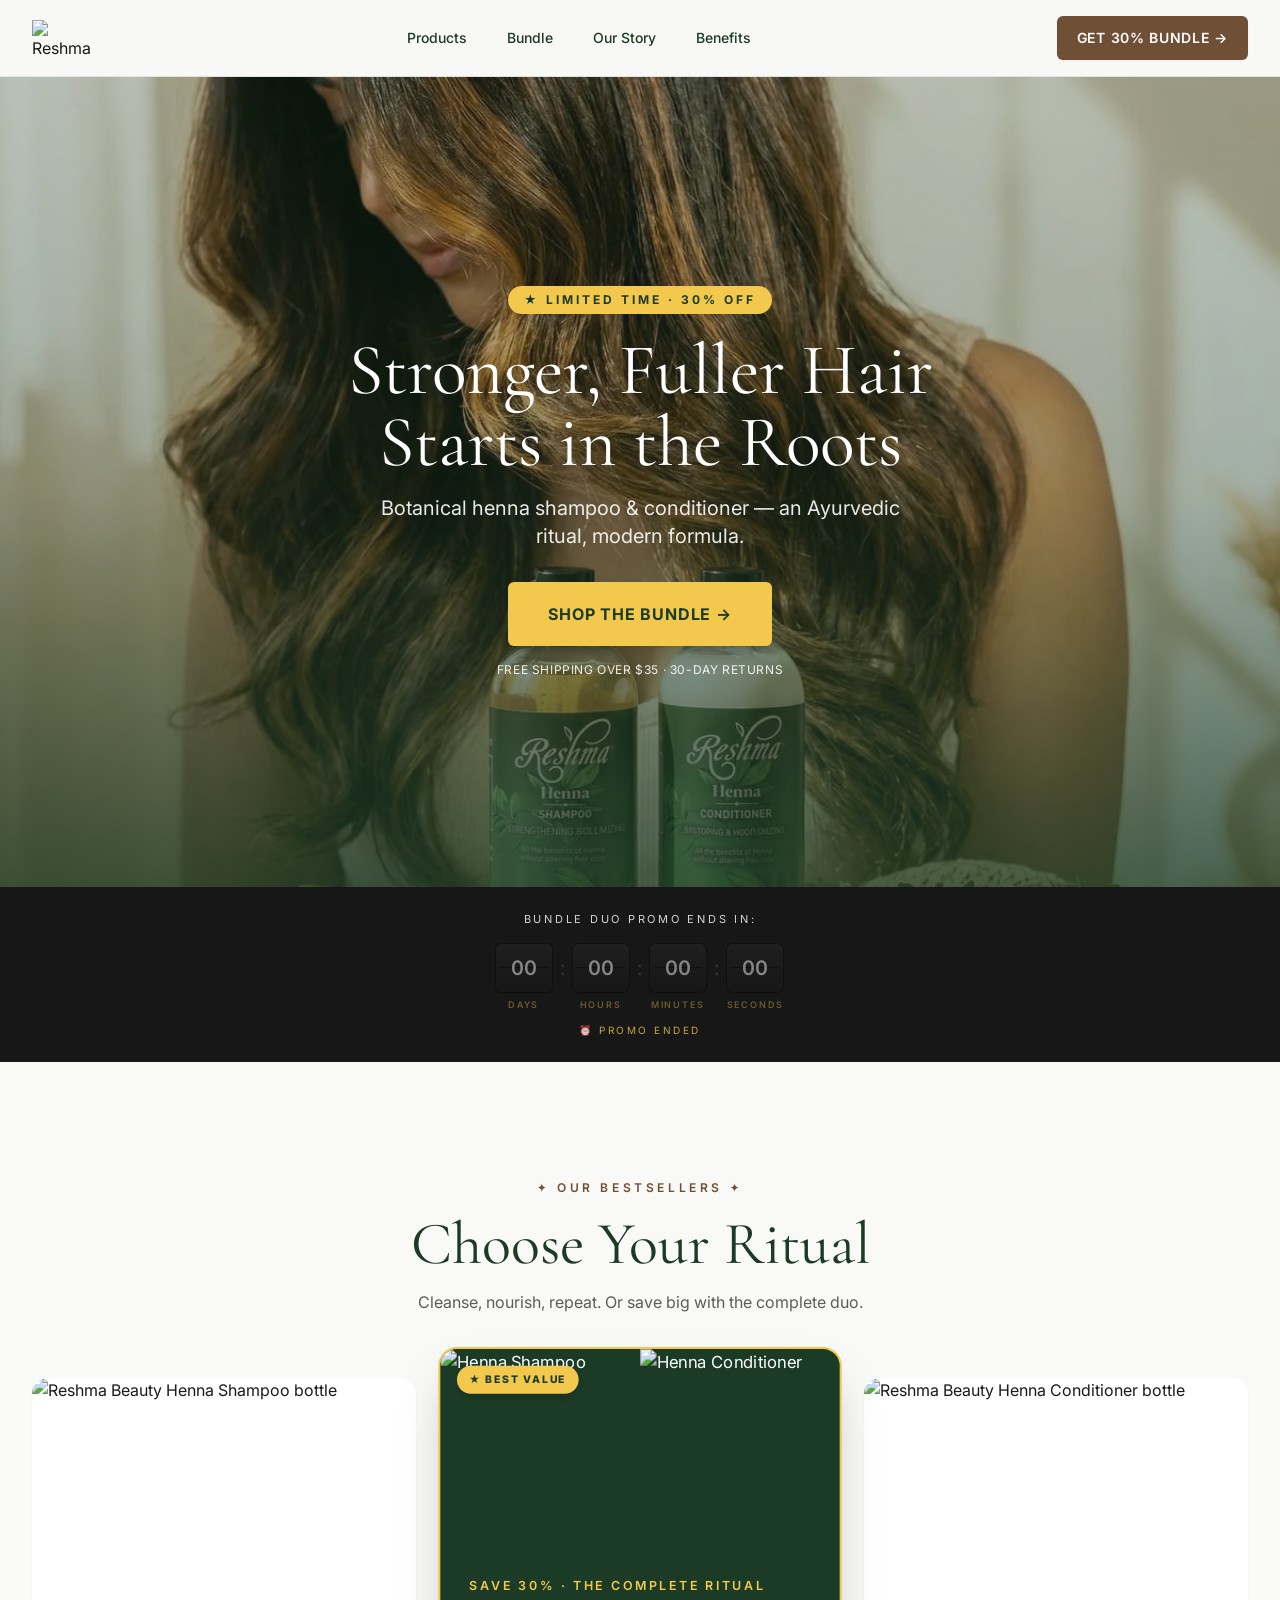
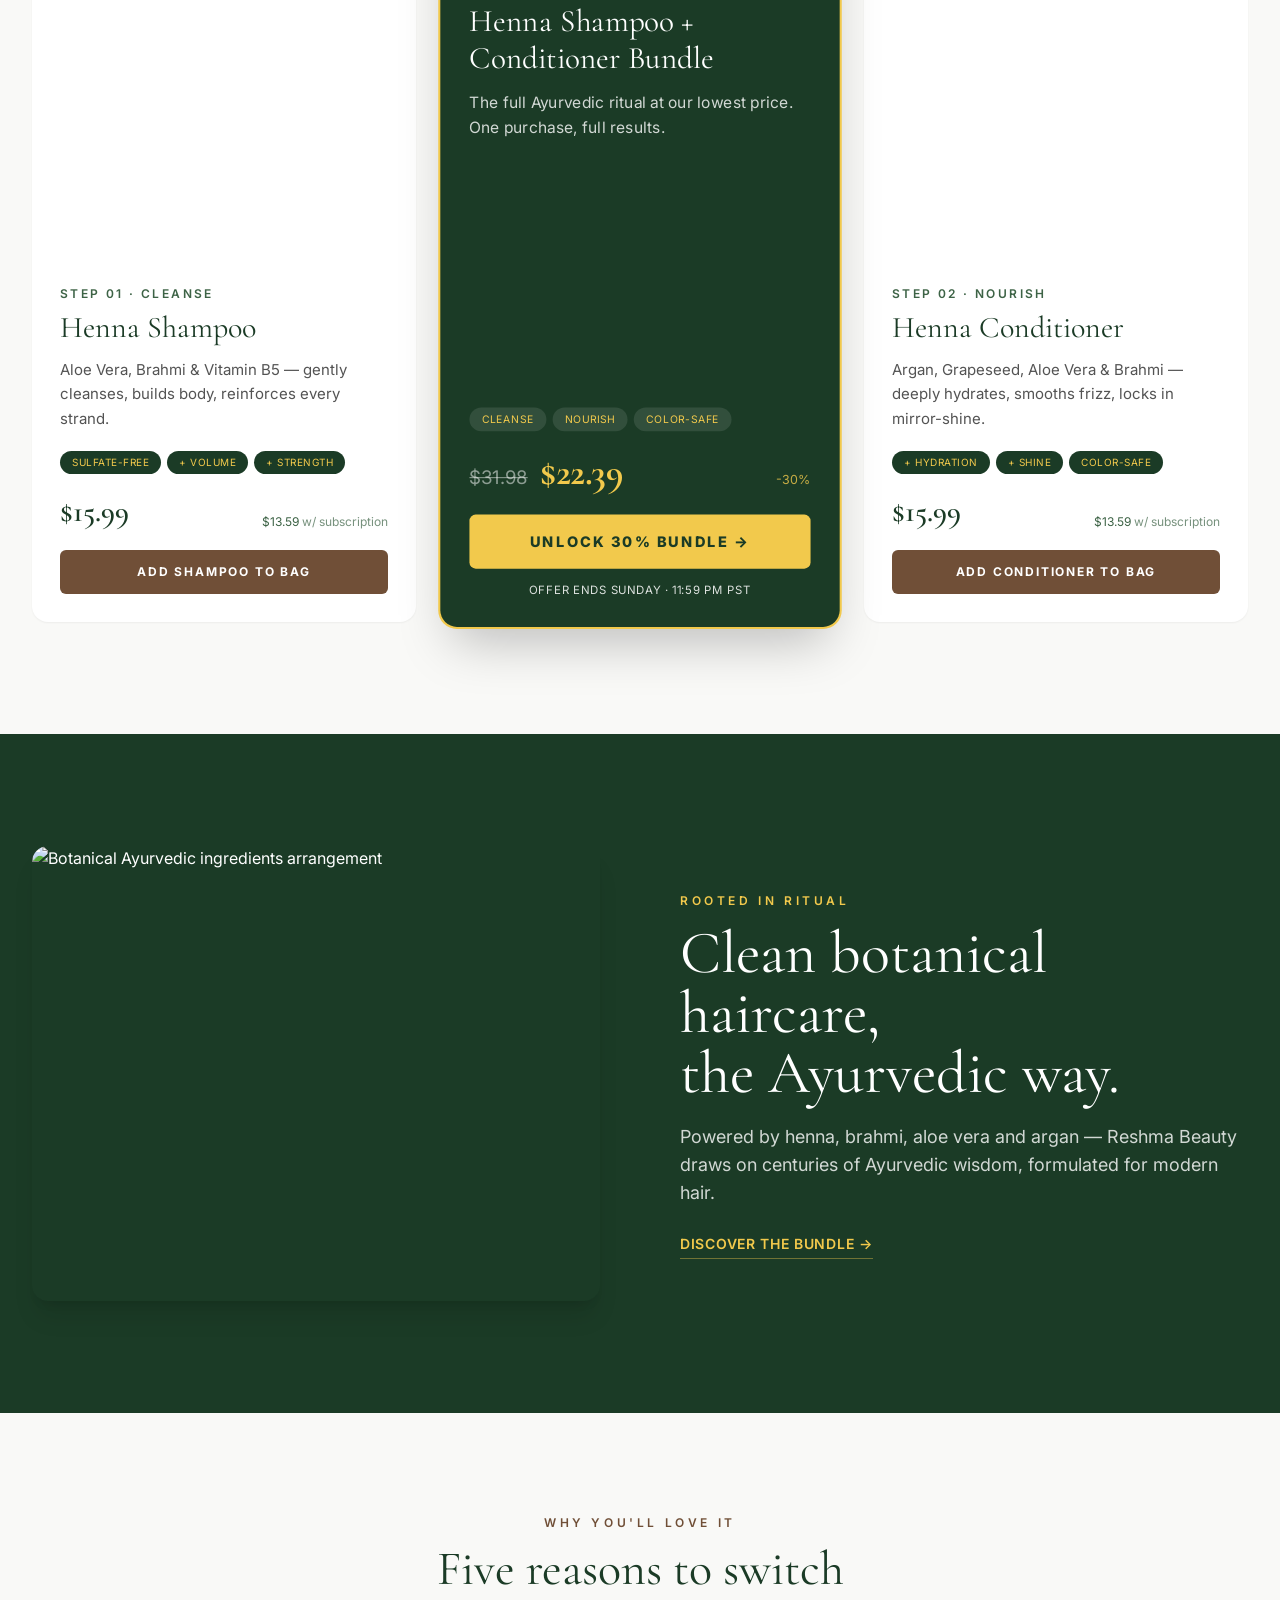
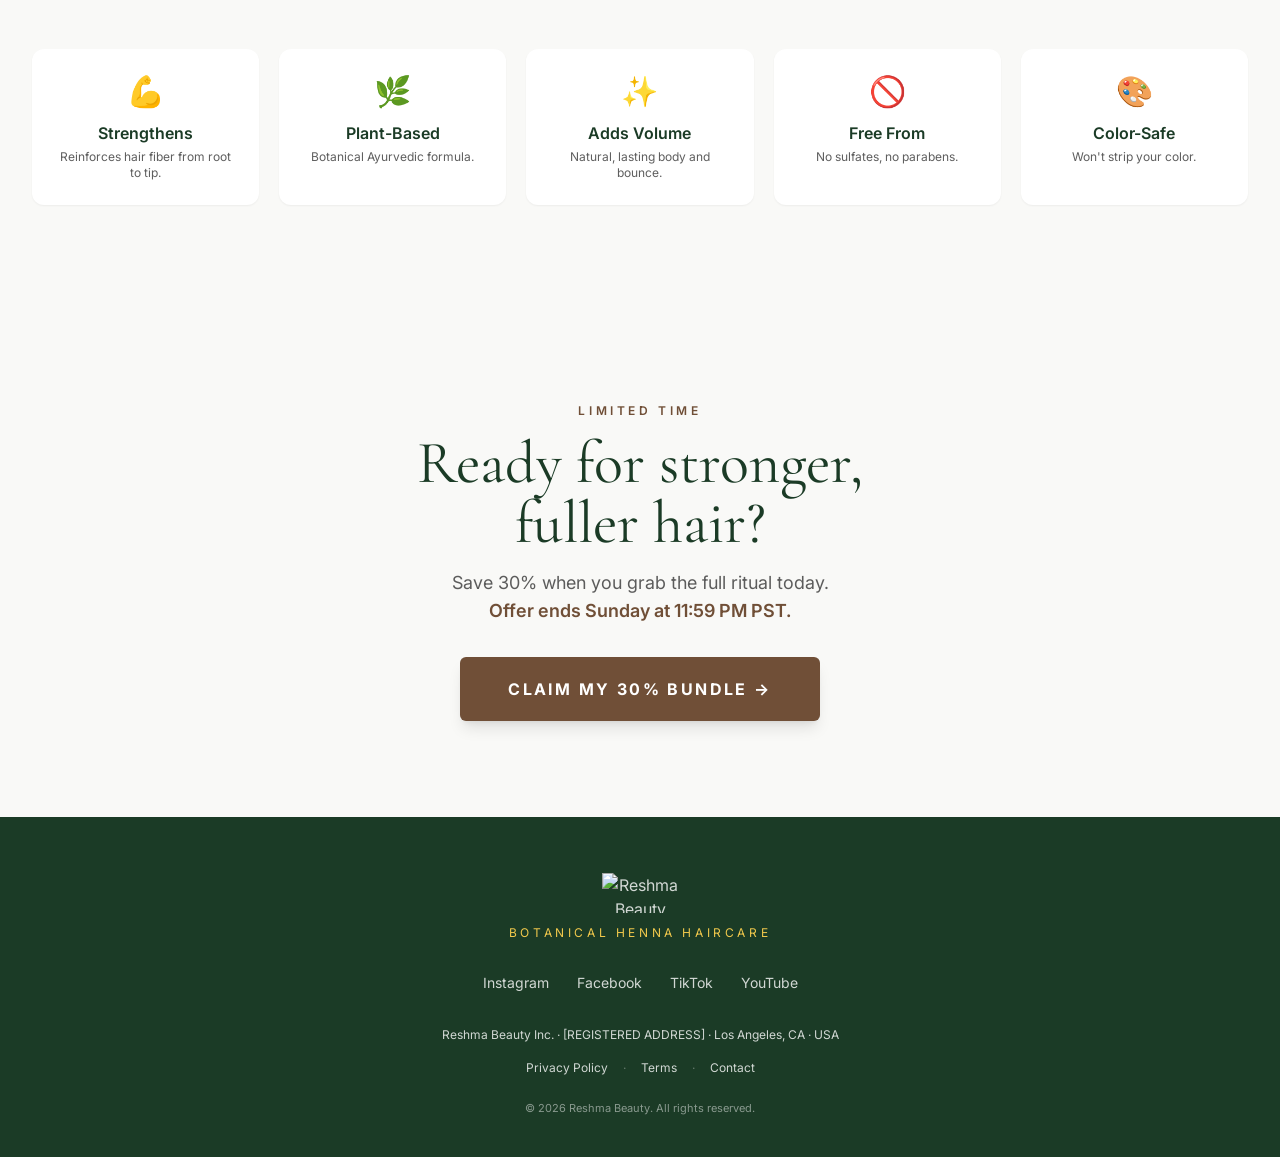
==== landing/index.html @ 8c70dd90 "Landing: replace countdown with discreet dark flip-clock banner User wanted a more restrained urgenc" ====
<!DOCTYPE html>
<html lang="en">
<head>
  <meta charset="UTF-8" />
  <meta name="viewport" content="width=device-width, initial-scale=1.0, viewport-fit=cover" />
  <meta name="theme-color" content="#1B3B26" />
  <meta name="robots" content="index, follow" />

  <title>Reshma Beauty — Henna Haircare Bundle 30% Off</title>
  <meta name="description" content="Save 30% on the Henna Shampoo + Conditioner bundle. Botanical Ayurvedic haircare, sulfate & paraben free, color-safe." />

  <!-- Open Graph -->
  <meta property="og:type" content="website" />
  <meta property="og:title" content="Save 30% on Reshma Beauty Henna Haircare Bundle" />
  <meta property="og:description" content="Botanical henna shampoo + conditioner — strengthens, volumizes, color-safe. -30% this week only." />
  <meta property="og:image" content="https://henna-pied.vercel.app/images/hero-banner.jpg" />
  <meta property="og:image:width" content="1200" />
  <meta property="og:image:height" content="800" />
  <meta property="og:image:alt" content="Reshma Beauty Henna Haircare botanical hero" />
  <meta property="og:url" content="https://henna-pied.vercel.app/" />
  <meta property="og:site_name" content="Reshma Beauty" />

  <!-- Twitter Card -->
  <meta name="twitter:card" content="summary_large_image" />
  <meta name="twitter:title" content="Save 30% on Reshma Beauty Henna Haircare Bundle" />
  <meta name="twitter:description" content="Botanical henna shampoo + conditioner — -30% this week only." />
  <meta name="twitter:image" content="https://henna-pied.vercel.app/images/hero-banner.jpg" />

  <!-- Favicons -->
  <link rel="icon" type="image/svg+xml" href="favicon.svg" />
  <link rel="icon" type="image/png" sizes="32x32" href="favicon-32.png" />
  <link rel="apple-touch-icon" sizes="180x180" href="apple-touch-icon.png" />

  <!-- Canonical (update with real URL after Vercel deploy) -->
  <link rel="canonical" href="https://henna-pied.vercel.app/" />

  <!-- Preload hero (LCP element) -->
  <link rel="preload" as="image" href="images/hero-banner.webp" type="image/webp" fetchpriority="high" />

  <!-- Fonts (deferred load — non-render-blocking via print-onload pattern) -->
  <link rel="preconnect" href="https://fonts.googleapis.com">
  <link rel="preconnect" href="https://fonts.gstatic.com" crossorigin>
  <link rel="preload" as="style" href="https://fonts.googleapis.com/css2?family=Cormorant+Garamond:wght@500;600;700&family=Inter:wght@400;500;600;700;800&display=swap" onload="this.onload=null;this.rel='stylesheet'">
  <noscript><link rel="stylesheet" href="https://fonts.googleapis.com/css2?family=Cormorant+Garamond:wght@500;600;700&family=Inter:wght@400;500;600;700;800&display=swap"></noscript>

  <!-- Compiled Tailwind CSS (19 KB minified) -->
  <link rel="stylesheet" href="style.css" />

  <!-- Analytics: Plausible (privacy-friendly, no cookies, no banner needed)
       Activate by signing up at plausible.io and replacing YOUR_DOMAIN below.
       For Google Analytics 4 instead, paste your gtag.js snippet here.
  <script defer data-domain="YOUR_DOMAIN" src="https://plausible.io/js/script.outbound-links.js"></script>
  -->
</head>

<body class="bg-bg text-ink pb-24 md:pb-0">

  <!-- ============ HEADER ============ -->
  <header class="sticky top-0 z-40 bg-bg/90 backdrop-blur-md border-b border-green1/10">
    <div class="max-w-7xl mx-auto px-5 md:px-8 py-3 md:py-4 flex items-center justify-between">
      <a href="#top" class="flex items-center gap-2 shrink-0">
        <img src="images/logo-reshma.png" alt="Reshma Beauty" width="400" height="210" class="h-7 md:h-9 w-auto">
      </a>

      <nav class="hidden md:flex items-center gap-7 lg:gap-10 text-sm font-medium text-green1">
        <a href="#products" class="hover:text-brown transition">Products</a>
        <a href="#bundle"   class="hover:text-brown transition">Bundle</a>
        <a href="#story"    class="hover:text-brown transition">Our Story</a>
        <a href="#benefits" class="hover:text-brown transition">Benefits</a>
      </nav>

      <!-- Desktop CTA in header -->
      <a href="#bundle"
         class="hidden md:inline-flex items-center bg-brown hover:bg-green1 text-white text-xs lg:text-sm font-semibold uppercase tracking-wider px-5 py-3 rounded-md transition shadow-sm hover:shadow-md">
        Get 30% Bundle →
      </a>
    </div>
  </header>

  <!-- ============ HERO ============ -->
  <section id="top" class="relative w-full h-[85vh] sm:h-[80vh] md:h-[85vh] lg:h-[90vh] overflow-hidden">
    <picture>
      <source srcset="images/hero-banner.webp" type="image/webp" />
      <img src="images/hero-banner.jpg"
           alt="Botanical henna haircare ritual"
           width="1200" height="1200"
           fetchpriority="high"
           decoding="async"
           class="absolute inset-0 w-full h-full object-cover object-center" />
    </picture>
    <div class="absolute inset-0 bg-gradient-to-b from-green1/30 via-green1/40 to-green1/80"></div>

    <div class="relative z-10 h-full flex flex-col justify-end md:justify-center items-center text-center px-6 pb-14 md:pb-0">
      <span class="inline-block bg-gold text-green1 text-[10px] md:text-xs font-bold uppercase tracking-[0.25em] px-4 py-1.5 rounded-full mb-5">
        ★ Limited Time · 30% OFF
      </span>
      <h1 class="font-serif text-white text-4xl sm:text-5xl md:text-6xl lg:text-7xl leading-[1.05] mb-4 max-w-3xl">
        Stronger, Fuller Hair<br/>Starts in the Roots
      </h1>
      <p class="text-white/90 text-base md:text-lg lg:text-xl max-w-xl mb-8 px-4">
        Botanical henna shampoo &amp; conditioner — an Ayurvedic ritual, modern formula.
      </p>
      <a href="#bundle"
         class="bg-gold hover:bg-white text-green1 font-bold uppercase tracking-wider text-sm md:text-base px-8 md:px-10 py-4 md:py-5 rounded-md transition transform hover:-translate-y-0.5 hover:scale-[1.02] shadow-lg">
        Shop The Bundle →
      </a>
      <p class="text-white/90 text-xs mt-4 tracking-wider uppercase">Free shipping over $35 · 30-day returns</p>
    </div>
  </section>

  <!-- ============ COUNTDOWN (flip-clock minimaliste, fond sombre) ============ -->
  <section aria-label="Promotion countdown" class="bg-neutral-900 px-5 py-5 md:py-6">
    <div class="max-w-2xl mx-auto text-center">
      <p class="text-[10px] sm:text-[11px] uppercase tracking-[0.25em] text-neutral-300 mb-3 md:mb-4">
        Bundle Duo Promo Ends In:
      </p>

      <div id="countdown" role="timer" aria-live="polite"
           class="inline-flex items-start gap-1.5 sm:gap-2">

        <div class="text-center">
          <div class="relative w-11 sm:w-12 md:w-14 py-2 sm:py-2.5 rounded-md bg-gradient-to-b from-neutral-800 to-neutral-900 ring-1 ring-black/60 shadow-[inset_0_1px_2px_rgba(255,255,255,0.04),0_1px_2px_rgba(0,0,0,0.4)]">
            <span aria-hidden="true" class="absolute inset-x-1 top-1/2 -translate-y-px h-px bg-black/70"></span>
            <span id="cd-days" class="relative block text-base sm:text-lg md:text-xl font-semibold text-neutral-100 tabular-nums leading-none">--</span>
          </div>
          <span class="block mt-1.5 text-[8px] sm:text-[9px] tracking-[0.2em] uppercase text-gold/85 font-medium">Days</span>
        </div>

        <span aria-hidden="true" class="text-neutral-600 text-base sm:text-lg md:text-xl leading-none pt-2 sm:pt-2.5">:</span>

        <div class="text-center">
          <div class="relative w-11 sm:w-12 md:w-14 py-2 sm:py-2.5 rounded-md bg-gradient-to-b from-neutral-800 to-neutral-900 ring-1 ring-black/60 shadow-[inset_0_1px_2px_rgba(255,255,255,0.04),0_1px_2px_rgba(0,0,0,0.4)]">
            <span aria-hidden="true" class="absolute inset-x-1 top-1/2 -translate-y-px h-px bg-black/70"></span>
            <span id="cd-hours" class="relative block text-base sm:text-lg md:text-xl font-semibold text-neutral-100 tabular-nums leading-none">--</span>
          </div>
          <span class="block mt-1.5 text-[8px] sm:text-[9px] tracking-[0.2em] uppercase text-gold/85 font-medium">Hours</span>
        </div>

        <span aria-hidden="true" class="text-neutral-600 text-base sm:text-lg md:text-xl leading-none pt-2 sm:pt-2.5">:</span>

        <div class="text-center">
          <div class="relative w-11 sm:w-12 md:w-14 py-2 sm:py-2.5 rounded-md bg-gradient-to-b from-neutral-800 to-neutral-900 ring-1 ring-black/60 shadow-[inset_0_1px_2px_rgba(255,255,255,0.04),0_1px_2px_rgba(0,0,0,0.4)]">
            <span aria-hidden="true" class="absolute inset-x-1 top-1/2 -translate-y-px h-px bg-black/70"></span>
            <span id="cd-minutes" class="relative block text-base sm:text-lg md:text-xl font-semibold text-neutral-100 tabular-nums leading-none">--</span>
          </div>
          <span class="block mt-1.5 text-[8px] sm:text-[9px] tracking-[0.2em] uppercase text-gold/85 font-medium">Minutes</span>
        </div>

        <span aria-hidden="true" class="text-neutral-600 text-base sm:text-lg md:text-xl leading-none pt-2 sm:pt-2.5">:</span>

        <div class="text-center">
          <div class="relative w-11 sm:w-12 md:w-14 py-2 sm:py-2.5 rounded-md bg-gradient-to-b from-neutral-800 to-neutral-900 ring-1 ring-black/60 shadow-[inset_0_1px_2px_rgba(255,255,255,0.04),0_1px_2px_rgba(0,0,0,0.4)]">
            <span aria-hidden="true" class="absolute inset-x-1 top-1/2 -translate-y-px h-px bg-black/70"></span>
            <span id="cd-seconds" class="relative block text-base sm:text-lg md:text-xl font-semibold text-neutral-100 tabular-nums leading-none">--</span>
          </div>
          <span class="block mt-1.5 text-[8px] sm:text-[9px] tracking-[0.2em] uppercase text-gold/85 font-medium">Seconds</span>
        </div>
      </div>

      <p id="countdown-expired" class="hidden mt-3 text-gold/80 text-[10px] uppercase tracking-[0.25em]">
        ⏰ Promo ended
      </p>
    </div>
  </section>

  <!-- ============ OFFER CARDS ============ -->
  <section id="products" class="max-w-7xl mx-auto px-5 md:px-8 py-16 md:py-24 lg:py-28">
    <header class="text-center mb-12 md:mb-16">
      <span class="text-brown text-xs font-semibold uppercase tracking-[0.3em]">✦ Our Bestsellers ✦</span>
      <h2 class="font-serif text-3xl md:text-5xl lg:text-6xl text-green1 mt-4 leading-tight">
        Choose Your Ritual
      </h2>
      <p class="text-ink/70 mt-4 max-w-xl mx-auto text-sm md:text-base">
        Cleanse, nourish, repeat. Or save big with the complete duo.
      </p>
    </header>

    <div id="bundle" class="grid grid-cols-1 md:grid-cols-3 gap-6 md:gap-7 lg:gap-8">

      <!-- ----- CARD 1 — SHAMPOO ----- -->
      <article class="bg-white rounded-2xl overflow-hidden shadow-sm hover:shadow-2xl transition duration-300 flex flex-col group">
        <div class="overflow-hidden">
          <img src="images/shampoo-bottle.jpg"
               alt="Reshma Beauty Henna Shampoo bottle"
               width="1200" height="1200"
               loading="lazy" decoding="async"
               class="w-full aspect-[4/5] object-cover group-hover:scale-105 transition duration-500">
        </div>
        <div class="p-6 md:p-7 flex flex-col flex-1">
          <span class="text-green2 text-[10px] md:text-xs font-semibold uppercase tracking-[0.2em] mb-2">
            Step 01 · Cleanse
          </span>
          <h3 class="font-serif text-2xl md:text-3xl text-green1 mb-3 leading-tight">
            Henna Shampoo
          </h3>
          <p class="text-sm md:text-[15px] text-ink/75 mb-5 flex-1 leading-relaxed">
            Aloe Vera, Brahmi &amp; Vitamin&nbsp;B5 — gently cleanses, builds body, reinforces every strand.
          </p>
          <div class="flex flex-wrap gap-1.5 mb-5">
            <span class="text-[10px] uppercase tracking-wider bg-green1 text-gold px-3 py-1 rounded-full">Sulfate-Free</span>
            <span class="text-[10px] uppercase tracking-wider bg-green1 text-gold px-3 py-1 rounded-full">+ Volume</span>
            <span class="text-[10px] uppercase tracking-wider bg-green1 text-gold px-3 py-1 rounded-full">+ Strength</span>
          </div>
          <div class="flex items-end justify-between mb-5">
            <span class="font-serif text-2xl md:text-3xl text-green1 font-semibold">$15.99</span>
            <span class="text-xs text-green2">$13.59 <span class="opacity-70">w/ subscription</span></span>
          </div>
          <a href="https://reshmabeauty.com/products/henna-shampoo?utm_source=landing&amp;utm_medium=card&amp;utm_campaign=henna_bundle_30&amp;utm_content=card_shampoo"
             class="block w-full text-center bg-brown hover:bg-green1 text-white font-bold uppercase text-xs tracking-[0.15em] py-3.5 rounded-md transition">
            Add Shampoo to Bag
          </a>
        </div>
      </article>

      <!-- ----- CARD 2 — BUNDLE (HIGHLIGHTED) ----- -->
      <article class="bg-green1 text-white rounded-2xl overflow-hidden shadow-2xl ring-2 ring-gold relative md:scale-[1.04] md:-translate-y-3 flex flex-col">
        <span class="absolute top-4 left-4 bg-gold text-green1 text-[10px] font-extrabold uppercase tracking-[0.15em] px-3 py-1.5 rounded-full z-10 shadow-md">
          ★ Best Value
        </span>
        <div class="grid grid-cols-2">
          <img src="images/shampoo-bottle.jpg"
               alt="Henna Shampoo"
               width="1200" height="1200"
               loading="lazy" decoding="async"
               class="w-full aspect-square object-cover">
          <img src="images/conditioner-bottle.jpg"
               alt="Henna Conditioner"
               width="1200" height="1200"
               loading="lazy" decoding="async"
               class="w-full aspect-square object-cover">
        </div>
        <div class="p-6 md:p-7 flex flex-col flex-1">
          <span class="text-gold text-[10px] md:text-xs font-semibold uppercase tracking-[0.2em] mb-2">
            Save 30% · The Complete Ritual
          </span>
          <h3 class="font-serif text-2xl md:text-3xl mb-3 leading-tight">
            Henna Shampoo + Conditioner Bundle
          </h3>
          <p class="text-sm md:text-[15px] text-white/80 mb-5 flex-1 leading-relaxed">
            The full Ayurvedic ritual at our lowest price. One purchase, full results.
          </p>
          <div class="flex flex-wrap gap-1.5 mb-5">
            <span class="text-[10px] uppercase tracking-wider bg-white/10 text-gold px-3 py-1 rounded-full">Cleanse</span>
            <span class="text-[10px] uppercase tracking-wider bg-white/10 text-gold px-3 py-1 rounded-full">Nourish</span>
            <span class="text-[10px] uppercase tracking-wider bg-white/10 text-gold px-3 py-1 rounded-full">Color-Safe</span>
          </div>
          <div class="flex items-baseline gap-3 mb-5">
            <span class="text-white/50 line-through text-base md:text-lg">$31.98</span>
            <span class="font-serif text-3xl md:text-4xl text-gold font-bold">$22.39</span>
            <span class="text-xs text-gold/80 ml-auto">-30%</span>
          </div>
          <a href="https://reshmabeauty.com/collections/shampoo-conditioner?discount=HENNA30&amp;utm_source=landing&amp;utm_medium=card&amp;utm_campaign=henna_bundle_30&amp;utm_content=card_bundle"
             class="block w-full text-center bg-gold hover:bg-white text-green1 font-extrabold uppercase text-sm tracking-[0.15em] py-4 rounded-md transition transform hover:scale-[1.02]">
            Unlock 30% Bundle →
          </a>
          <p class="text-center text-white/85 text-[11px] mt-3 uppercase tracking-wider">
            Offer ends Sunday · 11:59 PM PST
          </p>
        </div>
      </article>

      <!-- ----- CARD 3 — CONDITIONER ----- -->
      <article class="bg-white rounded-2xl overflow-hidden shadow-sm hover:shadow-2xl transition duration-300 flex flex-col group">
        <div class="overflow-hidden">
          <img src="images/conditioner-bottle.jpg"
               alt="Reshma Beauty Henna Conditioner bottle"
               width="1200" height="1200"
               loading="lazy" decoding="async"
               class="w-full aspect-[4/5] object-cover group-hover:scale-105 transition duration-500">
        </div>
        <div class="p-6 md:p-7 flex flex-col flex-1">
          <span class="text-green2 text-[10px] md:text-xs font-semibold uppercase tracking-[0.2em] mb-2">
            Step 02 · Nourish
          </span>
          <h3 class="font-serif text-2xl md:text-3xl text-green1 mb-3 leading-tight">
            Henna Conditioner
          </h3>
          <p class="text-sm md:text-[15px] text-ink/75 mb-5 flex-1 leading-relaxed">
            Argan, Grapeseed, Aloe Vera &amp; Brahmi — deeply hydrates, smooths frizz, locks in mirror-shine.
          </p>
          <div class="flex flex-wrap gap-1.5 mb-5">
            <span class="text-[10px] uppercase tracking-wider bg-green1 text-gold px-3 py-1 rounded-full">+ Hydration</span>
            <span class="text-[10px] uppercase tracking-wider bg-green1 text-gold px-3 py-1 rounded-full">+ Shine</span>
            <span class="text-[10px] uppercase tracking-wider bg-green1 text-gold px-3 py-1 rounded-full">Color-Safe</span>
          </div>
          <div class="flex items-end justify-between mb-5">
            <span class="font-serif text-2xl md:text-3xl text-green1 font-semibold">$15.99</span>
            <span class="text-xs text-green2">$13.59 <span class="opacity-70">w/ subscription</span></span>
          </div>
          <a href="https://reshmabeauty.com/products/henna-conditioner?utm_source=landing&amp;utm_medium=card&amp;utm_campaign=henna_bundle_30&amp;utm_content=card_conditioner"
             class="block w-full text-center bg-brown hover:bg-green1 text-white font-bold uppercase text-xs tracking-[0.15em] py-3.5 rounded-md transition">
            Add Conditioner to Bag
          </a>
        </div>
      </article>
    </div>
  </section>

  <!-- ============ STORY / LIFESTYLE ============ -->
  <section id="story" class="bg-green1 text-white py-16 md:py-24 lg:py-28">
    <div class="max-w-7xl mx-auto px-5 md:px-8 grid grid-cols-1 md:grid-cols-2 gap-10 md:gap-12 lg:gap-20 items-center">
      <img src="images/botanical-lifestyle.jpg"
           alt="Botanical Ayurvedic ingredients arrangement"
           width="1200" height="1200"
           loading="lazy" decoding="async"
           class="w-full rounded-2xl object-cover aspect-[4/3] md:aspect-[5/4] shadow-xl order-1 md:order-1">
      <div class="order-2 md:order-2">
        <span class="text-gold text-xs font-semibold uppercase tracking-[0.3em]">Rooted in Ritual</span>
        <h2 class="font-serif text-3xl md:text-5xl lg:text-6xl mt-3 mb-5 leading-[1.1]">
          Clean botanical haircare,<br/>the Ayurvedic way.
        </h2>
        <p class="text-white/80 text-base md:text-lg leading-relaxed mb-6">
          Powered by henna, brahmi, aloe vera and argan — Reshma Beauty draws on centuries of Ayurvedic wisdom, formulated for modern hair.
        </p>
        <a href="#bundle" class="inline-flex items-center text-gold font-semibold tracking-wider text-sm uppercase border-b border-gold/40 hover:border-gold pb-1 transition">
          Discover the bundle →
        </a>
      </div>
    </div>
  </section>

  <!-- ============ BENEFITS ============ -->
  <section id="benefits" class="max-w-7xl mx-auto px-5 md:px-8 py-16 md:py-24">
    <header class="text-center mb-10 md:mb-14">
      <span class="text-brown text-xs font-semibold uppercase tracking-[0.3em]">Why You'll Love It</span>
      <h2 class="font-serif text-3xl md:text-5xl text-green1 mt-3 leading-tight">
        Five reasons to switch
      </h2>
    </header>

    <ul class="grid grid-cols-1 sm:grid-cols-2 lg:grid-cols-5 gap-4 md:gap-5">
      <li class="bg-white rounded-xl p-6 text-center shadow-sm hover:shadow-md transition">
        <div class="text-3xl mb-3">💪</div>
        <h3 class="font-semibold text-green1 mb-1">Strengthens</h3>
        <p class="text-xs text-ink/70">Reinforces hair fiber from root to tip.</p>
      </li>
      <li class="bg-white rounded-xl p-6 text-center shadow-sm hover:shadow-md transition">
        <div class="text-3xl mb-3">🌿</div>
        <h3 class="font-semibold text-green1 mb-1">Plant-Based</h3>
        <p class="text-xs text-ink/70">Botanical Ayurvedic formula.</p>
      </li>
      <li class="bg-white rounded-xl p-6 text-center shadow-sm hover:shadow-md transition">
        <div class="text-3xl mb-3">✨</div>
        <h3 class="font-semibold text-green1 mb-1">Adds Volume</h3>
        <p class="text-xs text-ink/70">Natural, lasting body and bounce.</p>
      </li>
      <li class="bg-white rounded-xl p-6 text-center shadow-sm hover:shadow-md transition">
        <div class="text-3xl mb-3">🚫</div>
        <h3 class="font-semibold text-green1 mb-1">Free From</h3>
        <p class="text-xs text-ink/70">No sulfates, no parabens.</p>
      </li>
      <li class="bg-white rounded-xl p-6 text-center shadow-sm hover:shadow-md transition">
        <div class="text-3xl mb-3">🎨</div>
        <h3 class="font-semibold text-green1 mb-1">Color-Safe</h3>
        <p class="text-xs text-ink/70">Won't strip your color.</p>
      </li>
    </ul>
  </section>

  <!-- ============ FINAL CTA ============ -->
  <section class="bg-bg py-16 md:py-24 text-center px-5">
    <div class="max-w-3xl mx-auto">
      <span class="text-brown text-xs font-semibold uppercase tracking-[0.3em]">Limited Time</span>
      <h2 class="font-serif text-3xl md:text-5xl lg:text-6xl text-green1 mt-3 mb-4 leading-tight">
        Ready for stronger,<br/>fuller hair?
      </h2>
      <p class="text-ink/70 text-base md:text-lg mb-8 max-w-xl mx-auto">
        Save 30% when you grab the full ritual today.<br/>
        <span class="text-brown font-semibold">Offer ends Sunday at 11:59 PM PST.</span>
      </p>
      <a href="https://reshmabeauty.com/collections/shampoo-conditioner?discount=HENNA30&amp;utm_source=landing&amp;utm_medium=cta&amp;utm_campaign=henna_bundle_30&amp;utm_content=final_cta"
         class="inline-block bg-brown hover:bg-green1 text-white font-bold uppercase tracking-[0.15em] px-10 md:px-12 py-4 md:py-5 rounded-md transition shadow-lg hover:shadow-xl">
        Claim My 30% Bundle →
      </a>
    </div>
  </section>

  <!-- ============ FOOTER ============ -->
  <footer class="bg-green1 text-white/80 pt-14 pb-10 px-5 md:px-8">
    <div class="max-w-7xl mx-auto text-center">
      <img src="images/logo-reshma.png" width="400" height="210" loading="lazy" class="h-10 w-auto mx-auto mb-3" alt="Reshma Beauty">
      <p class="text-xs tracking-[0.3em] uppercase text-gold mb-8">Botanical Henna Haircare</p>

      <div class="flex justify-center gap-5 md:gap-7 mb-8 text-sm">
        <a href="https://www.instagram.com/reshmabeauty"  class="hover:text-gold transition">Instagram</a>
        <a href="https://www.facebook.com/reshmabeauty"   class="hover:text-gold transition">Facebook</a>
        <a href="https://www.tiktok.com/@reshmabeauty"    class="hover:text-gold transition">TikTok</a>
        <a href="https://www.youtube.com/@reshmabeauty"   class="hover:text-gold transition">YouTube</a>
      </div>

      <p class="text-xs leading-relaxed">
        Reshma Beauty Inc. · [REGISTERED ADDRESS] · Los Angeles, CA · USA
      </p>
      <div class="text-xs mt-4 space-x-3">
        <a href="https://reshmabeauty.com/pages/privacy-policy"     class="hover:text-gold transition">Privacy Policy</a>
        <span class="opacity-40">·</span>
        <a href="https://reshmabeauty.com/policies/terms-of-service" class="hover:text-gold transition">Terms</a>
        <span class="opacity-40">·</span>
        <a href="https://reshmabeauty.com/pages/contact-us"          class="hover:text-gold transition">Contact</a>
      </div>
      <p class="text-[11px] mt-6 opacity-60">© 2026 Reshma Beauty. All rights reserved.</p>
    </div>
  </footer>

  <!-- ============ COUNTDOWN SCRIPT ============ -->
  <script>
    (function () {
      // Sunday May 10, 2026 23:59:59 PDT (Los Angeles, UTC-7 in May due to DST)
      // = Monday May 11, 2026 06:59:59 UTC. Use 07:00:00 UTC as the end moment.
      var TARGET = Date.UTC(2026, 4, 11, 7, 0, 0); // months are 0-indexed

      var d = document.getElementById('cd-days');
      var h = document.getElementById('cd-hours');
      var m = document.getElementById('cd-minutes');
      var s = document.getElementById('cd-seconds');
      var grid = document.getElementById('countdown');
      var expired = document.getElementById('countdown-expired');

      function pad(n) { return n < 10 ? '0' + n : '' + n; }

      function tick() {
        var diff = TARGET - Date.now();
        if (diff <= 0) {
          d.textContent = h.textContent = m.textContent = s.textContent = '00';
          if (grid) grid.classList.add('opacity-50');
          if (expired) expired.classList.remove('hidden');
          return false;
        }
        var days  = Math.floor(diff / 86400000);
        var hours = Math.floor((diff % 86400000) / 3600000);
        var mins  = Math.floor((diff % 3600000) / 60000);
        var secs  = Math.floor((diff % 60000) / 1000);
        d.textContent = pad(days);
        h.textContent = pad(hours);
        m.textContent = pad(mins);
        s.textContent = pad(secs);
        return true;
      }

      if (tick()) {
        var iv = setInterval(function () { if (!tick()) clearInterval(iv); }, 1000);
      }
    })();
  </script>

  <!-- ============ STICKY MOBILE CTA ============ -->
  <div class="fixed bottom-0 left-0 right-0 z-50 md:hidden bg-bg/95 backdrop-blur-lg border-t border-green1/15 px-4 py-3 shadow-[0_-4px_16px_rgba(0,0,0,0.08)]"
       style="padding-bottom: calc(0.75rem + env(safe-area-inset-bottom));">
    <a href="#bundle"
       class="block w-full text-center bg-gold text-green1 font-extrabold uppercase tracking-[0.15em] py-4 rounded-md shadow-md active:scale-[0.98] transition">
      Get 30% Bundle →
    </a>
  </div>

</body>
</html>
---- landing/style.css ----
*,:after,:before{--tw-border-spacing-x:0;--tw-border-spacing-y:0;--tw-translate-x:0;--tw-translate-y:0;--tw-rotate:0;--tw-skew-x:0;--tw-skew-y:0;--tw-scale-x:1;--tw-scale-y:1;--tw-pan-x: ;--tw-pan-y: ;--tw-pinch-zoom: ;--tw-scroll-snap-strictness:proximity;--tw-gradient-from-position: ;--tw-gradient-via-position: ;--tw-gradient-to-position: ;--tw-ordinal: ;--tw-slashed-zero: ;--tw-numeric-figure: ;--tw-numeric-spacing: ;--tw-numeric-fraction: ;--tw-ring-inset: ;--tw-ring-offset-width:0px;--tw-ring-offset-color:#fff;--tw-ring-color:rgba(59,130,246,.5);--tw-ring-offset-shadow:0 0 #0000;--tw-ring-shadow:0 0 #0000;--tw-shadow:0 0 #0000;--tw-shadow-colored:0 0 #0000;--tw-blur: ;--tw-brightness: ;--tw-contrast: ;--tw-grayscale: ;--tw-hue-rotate: ;--tw-invert: ;--tw-saturate: ;--tw-sepia: ;--tw-drop-shadow: ;--tw-backdrop-blur: ;--tw-backdrop-brightness: ;--tw-backdrop-contrast: ;--tw-backdrop-grayscale: ;--tw-backdrop-hue-rotate: ;--tw-backdrop-invert: ;--tw-backdrop-opacity: ;--tw-backdrop-saturate: ;--tw-backdrop-sepia: ;--tw-contain-size: ;--tw-contain-layout: ;--tw-contain-paint: ;--tw-contain-style: }::backdrop{--tw-border-spacing-x:0;--tw-border-spacing-y:0;--tw-translate-x:0;--tw-translate-y:0;--tw-rotate:0;--tw-skew-x:0;--tw-skew-y:0;--tw-scale-x:1;--tw-scale-y:1;--tw-pan-x: ;--tw-pan-y: ;--tw-pinch-zoom: ;--tw-scroll-snap-strictness:proximity;--tw-gradient-from-position: ;--tw-gradient-via-position: ;--tw-gradient-to-position: ;--tw-ordinal: ;--tw-slashed-zero: ;--tw-numeric-figure: ;--tw-numeric-spacing: ;--tw-numeric-fraction: ;--tw-ring-inset: ;--tw-ring-offset-width:0px;--tw-ring-offset-color:#fff;--tw-ring-color:rgba(59,130,246,.5);--tw-ring-offset-shadow:0 0 #0000;--tw-ring-shadow:0 0 #0000;--tw-shadow:0 0 #0000;--tw-shadow-colored:0 0 #0000;--tw-blur: ;--tw-brightness: ;--tw-contrast: ;--tw-grayscale: ;--tw-hue-rotate: ;--tw-invert: ;--tw-saturate: ;--tw-sepia: ;--tw-drop-shadow: ;--tw-backdrop-blur: ;--tw-backdrop-brightness: ;--tw-backdrop-contrast: ;--tw-backdrop-grayscale: ;--tw-backdrop-hue-rotate: ;--tw-backdrop-invert: ;--tw-backdrop-opacity: ;--tw-backdrop-saturate: ;--tw-backdrop-sepia: ;--tw-contain-size: ;--tw-contain-layout: ;--tw-contain-paint: ;--tw-contain-style: }/*! tailwindcss v3.4.19 | MIT License | https://tailwindcss.com*/*,:after,:before{box-sizing:border-box;border:0 solid #e5e7eb}:after,:before{--tw-content:""}:host,html{line-height:1.5;-webkit-text-size-adjust:100%;-moz-tab-size:4;-o-tab-size:4;tab-size:4;font-family:Inter,ui-sans-serif,system-ui,sans-serif;font-feature-settings:normal;font-variation-settings:normal;-webkit-tap-highlight-color:transparent}body{margin:0;line-height:inherit}hr{height:0;color:inherit;border-top-width:1px}abbr:where([title]){-webkit-text-decoration:underline dotted;text-decoration:underline dotted}h1,h2,h3,h4,h5,h6{font-size:inherit;font-weight:inherit}a{color:inherit;text-decoration:inherit}b,strong{font-weight:bolder}code,kbd,pre,samp{font-family:ui-monospace,SFMono-Regular,Menlo,Monaco,Consolas,Liberation Mono,Courier New,monospace;font-feature-settings:normal;font-variation-settings:normal;font-size:1em}small{font-size:80%}sub,sup{font-size:75%;line-height:0;position:relative;vertical-align:baseline}sub{bottom:-.25em}sup{top:-.5em}table{text-indent:0;border-color:inherit;border-collapse:collapse}button,input,optgroup,select,textarea{font-family:inherit;font-feature-settings:inherit;font-variation-settings:inherit;font-size:100%;font-weight:inherit;line-height:inherit;letter-spacing:inherit;color:inherit;margin:0;padding:0}button,select{text-transform:none}button,input:where([type=button]),input:where([type=reset]),input:where([type=submit]){-webkit-appearance:button;background-color:transparent;background-image:none}:-moz-focusring{outline:auto}:-moz-ui-invalid{box-shadow:none}progress{vertical-align:baseline}::-webkit-inner-spin-button,::-webkit-outer-spin-button{height:auto}[type=search]{-webkit-appearance:textfield;outline-offset:-2px}::-webkit-search-decoration{-webkit-appearance:none}::-webkit-file-upload-button{-webkit-appearance:button;font:inherit}summary{display:list-item}blockquote,dd,dl,figure,h1,h2,h3,h4,h5,h6,hr,p,pre{margin:0}fieldset{margin:0}fieldset,legend{padding:0}menu,ol,ul{list-style:none;margin:0;padding:0}dialog{padding:0}textarea{resize:vertical}input::-moz-placeholder,textarea::-moz-placeholder{opacity:1;color:#9ca3af}input::placeholder,textarea::placeholder{opacity:1;color:#9ca3af}[role=button],button{cursor:pointer}:disabled{cursor:default}audio,canvas,embed,iframe,img,object,svg,video{display:block;vertical-align:middle}img,video{max-width:100%;height:auto}[hidden]:where(:not([hidden=until-found])){display:none}.fixed{position:fixed}.absolute{position:absolute}.relative{position:relative}.sticky{position:sticky}.inset-0{inset:0}.inset-x-1{left:.25rem;right:.25rem}.bottom-0{bottom:0}.left-0{left:0}.left-4{left:1rem}.right-0{right:0}.top-0{top:0}.top-1\/2{top:50%}.top-4{top:1rem}.z-10{z-index:10}.z-40{z-index:40}.z-50{z-index:50}.order-1{order:1}.order-2{order:2}.mx-auto{margin-left:auto;margin-right:auto}.mb-1{margin-bottom:.25rem}.mb-10{margin-bottom:2.5rem}.mb-12{margin-bottom:3rem}.mb-2{margin-bottom:.5rem}.mb-3{margin-bottom:.75rem}.mb-4{margin-bottom:1rem}.mb-5{margin-bottom:1.25rem}.mb-6{margin-bottom:1.5rem}.mb-8{margin-bottom:2rem}.ml-auto{margin-left:auto}.mt-1\.5{margin-top:.375rem}.mt-3{margin-top:.75rem}.mt-4{margin-top:1rem}.mt-6{margin-top:1.5rem}.block{display:block}.inline-block{display:inline-block}.flex{display:flex}.inline-flex{display:inline-flex}.grid{display:grid}.hidden{display:none}.aspect-\[4\/3\]{aspect-ratio:4/3}.aspect-\[4\/5\]{aspect-ratio:4/5}.aspect-square{aspect-ratio:1/1}.h-10{height:2.5rem}.h-7{height:1.75rem}.h-\[85vh\]{height:85vh}.h-full{height:100%}.h-px{height:1px}.w-11{width:2.75rem}.w-auto{width:auto}.w-full{width:100%}.max-w-2xl{max-width:42rem}.max-w-3xl{max-width:48rem}.max-w-7xl{max-width:80rem}.max-w-xl{max-width:36rem}.flex-1{flex:1 1 0%}.shrink-0{flex-shrink:0}.-translate-y-px{--tw-translate-y:-1px}.-translate-y-px,.transform{transform:translate(var(--tw-translate-x),var(--tw-translate-y)) rotate(var(--tw-rotate)) skewX(var(--tw-skew-x)) skewY(var(--tw-skew-y)) scaleX(var(--tw-scale-x)) scaleY(var(--tw-scale-y))}.grid-cols-1{grid-template-columns:repeat(1,minmax(0,1fr))}.grid-cols-2{grid-template-columns:repeat(2,minmax(0,1fr))}.flex-col{flex-direction:column}.flex-wrap{flex-wrap:wrap}.items-start{align-items:flex-start}.items-end{align-items:flex-end}.items-center{align-items:center}.items-baseline{align-items:baseline}.justify-end{justify-content:flex-end}.justify-center{justify-content:center}.justify-between{justify-content:space-between}.gap-1\.5{gap:.375rem}.gap-10{gap:2.5rem}.gap-2{gap:.5rem}.gap-3{gap:.75rem}.gap-4{gap:1rem}.gap-5{gap:1.25rem}.gap-6{gap:1.5rem}.gap-7{gap:1.75rem}.space-x-3>:not([hidden])~:not([hidden]){--tw-space-x-reverse:0;margin-right:calc(.75rem*var(--tw-space-x-reverse));margin-left:calc(.75rem*(1 - var(--tw-space-x-reverse)))}.overflow-hidden{overflow:hidden}.rounded-2xl{border-radius:1rem}.rounded-full{border-radius:9999px}.rounded-md{border-radius:.375rem}.rounded-xl{border-radius:.75rem}.border-b{border-bottom-width:1px}.border-t{border-top-width:1px}.border-gold\/40{border-color:rgba(242,201,76,.4)}.border-green1\/10{border-color:rgba(27,59,38,.1)}.border-green1\/15{border-color:rgba(27,59,38,.15)}.bg-bg{--tw-bg-opacity:1;background-color:rgb(249 249 247/var(--tw-bg-opacity,1))}.bg-bg\/90{background-color:hsla(60,14%,97%,.9)}.bg-bg\/95{background-color:hsla(60,14%,97%,.95)}.bg-black\/70{background-color:rgba(0,0,0,.7)}.bg-brown{--tw-bg-opacity:1;background-color:rgb(112 79 55/var(--tw-bg-opacity,1))}.bg-gold{--tw-bg-opacity:1;background-color:rgb(242 201 76/var(--tw-bg-opacity,1))}.bg-green1{--tw-bg-opacity:1;background-color:rgb(27 59 38/var(--tw-bg-opacity,1))}.bg-neutral-900{--tw-bg-opacity:1;background-color:rgb(23 23 23/var(--tw-bg-opacity,1))}.bg-white{--tw-bg-opacity:1;background-color:rgb(255 255 255/var(--tw-bg-opacity,1))}.bg-white\/10{background-color:hsla(0,0%,100%,.1)}.bg-gradient-to-b{background-image:linear-gradient(to bottom,var(--tw-gradient-stops))}.from-green1\/30{--tw-gradient-from:rgba(27,59,38,.3) var(--tw-gradient-from-position);--tw-gradient-to:rgba(27,59,38,0) var(--tw-gradient-to-position);--tw-gradient-stops:var(--tw-gradient-from),var(--tw-gradient-to)}.from-neutral-800{--tw-gradient-from:#262626 var(--tw-gradient-from-position);--tw-gradient-to:rgba(38,38,38,0) var(--tw-gradient-to-position);--tw-gradient-stops:var(--tw-gradient-from),var(--tw-gradient-to)}.via-green1\/40{--tw-gradient-to:rgba(27,59,38,0) var(--tw-gradient-to-position);--tw-gradient-stops:var(--tw-gradient-from),rgba(27,59,38,.4) var(--tw-gradient-via-position),var(--tw-gradient-to)}.to-green1\/80{--tw-gradient-to:rgba(27,59,38,.8) var(--tw-gradient-to-position)}.to-neutral-900{--tw-gradient-to:#171717 var(--tw-gradient-to-position)}.object-cover{-o-object-fit:cover;object-fit:cover}.object-center{-o-object-position:center;object-position:center}.p-6{padding:1.5rem}.px-10{padding-left:2.5rem;padding-right:2.5rem}.px-3{padding-left:.75rem;padding-right:.75rem}.px-4{padding-left:1rem;padding-right:1rem}.px-5{padding-left:1.25rem;padding-right:1.25rem}.px-6{padding-left:1.5rem;padding-right:1.5rem}.px-8{padding-left:2rem;padding-right:2rem}.py-1{padding-top:.25rem;padding-bottom:.25rem}.py-1\.5{padding-top:.375rem;padding-bottom:.375rem}.py-16{padding-top:4rem;padding-bottom:4rem}.py-2{padding-top:.5rem;padding-bottom:.5rem}.py-3{padding-top:.75rem;padding-bottom:.75rem}.py-3\.5{padding-top:.875rem;padding-bottom:.875rem}.py-4{padding-top:1rem;padding-bottom:1rem}.py-5{padding-top:1.25rem;padding-bottom:1.25rem}.pb-1{padding-bottom:.25rem}.pb-10{padding-bottom:2.5rem}.pb-14{padding-bottom:3.5rem}.pb-24{padding-bottom:6rem}.pt-14{padding-top:3.5rem}.pt-2{padding-top:.5rem}.pt-2\.5{padding-top:.625rem}.text-center{text-align:center}.font-serif{font-family:Cormorant Garamond,Georgia,serif}.text-2xl{font-size:1.5rem;line-height:2rem}.text-3xl{font-size:1.875rem;line-height:2.25rem}.text-4xl{font-size:2.25rem;line-height:2.5rem}.text-\[10px\]{font-size:10px}.text-\[11px\]{font-size:11px}.text-\[8px\]{font-size:8px}.text-base{font-size:1rem;line-height:1.5rem}.text-sm{font-size:.875rem;line-height:1.25rem}.text-xs{font-size:.75rem;line-height:1rem}.font-bold{font-weight:700}.font-extrabold{font-weight:800}.font-medium{font-weight:500}.font-semibold{font-weight:600}.uppercase{text-transform:uppercase}.tabular-nums{--tw-numeric-spacing:tabular-nums;font-variant-numeric:var(--tw-ordinal) var(--tw-slashed-zero) var(--tw-numeric-figure) var(--tw-numeric-spacing) var(--tw-numeric-fraction)}.leading-\[1\.05\]{line-height:1.05}.leading-\[1\.1\]{line-height:1.1}.leading-none{line-height:1}.leading-relaxed{line-height:1.625}.leading-tight{line-height:1.25}.tracking-\[0\.15em\]{letter-spacing:.15em}.tracking-\[0\.25em\]{letter-spacing:.25em}.tracking-\[0\.2em\]{letter-spacing:.2em}.tracking-\[0\.3em\]{letter-spacing:.3em}.tracking-wider{letter-spacing:.05em}.text-brown{--tw-text-opacity:1;color:rgb(112 79 55/var(--tw-text-opacity,1))}.text-gold{--tw-text-opacity:1;color:rgb(242 201 76/var(--tw-text-opacity,1))}.text-gold\/80{color:rgba(242,201,76,.8)}.text-gold\/85{color:rgba(242,201,76,.85)}.text-green1{--tw-text-opacity:1;color:rgb(27 59 38/var(--tw-text-opacity,1))}.text-green2{--tw-text-opacity:1;color:rgb(61 99 70/var(--tw-text-opacity,1))}.text-ink{--tw-text-opacity:1;color:rgb(26 26 26/var(--tw-text-opacity,1))}.text-ink\/70{color:rgba(26,26,26,.7)}.text-ink\/75{color:rgba(26,26,26,.75)}.text-neutral-100{--tw-text-opacity:1;color:rgb(245 245 245/var(--tw-text-opacity,1))}.text-neutral-300{--tw-text-opacity:1;color:rgb(212 212 212/var(--tw-text-opacity,1))}.text-neutral-600{--tw-text-opacity:1;color:rgb(82 82 82/var(--tw-text-opacity,1))}.text-white{--tw-text-opacity:1;color:rgb(255 255 255/var(--tw-text-opacity,1))}.text-white\/50{color:hsla(0,0%,100%,.5)}.text-white\/80{color:hsla(0,0%,100%,.8)}.text-white\/85{color:hsla(0,0%,100%,.85)}.text-white\/90{color:hsla(0,0%,100%,.9)}.line-through{text-decoration-line:line-through}.opacity-40{opacity:.4}.opacity-50{opacity:.5}.opacity-60{opacity:.6}.opacity-70{opacity:.7}.shadow-2xl{--tw-shadow:0 25px 50px -12px rgba(0,0,0,.25);--tw-shadow-colored:0 25px 50px -12px var(--tw-shadow-color)}.shadow-2xl,.shadow-\[0_-4px_16px_rgba\(0\2c 0\2c 0\2c 0\.08\)\]{box-shadow:var(--tw-ring-offset-shadow,0 0 #0000),var(--tw-ring-shadow,0 0 #0000),var(--tw-shadow)}.shadow-\[0_-4px_16px_rgba\(0\2c 0\2c 0\2c 0\.08\)\]{--tw-shadow:0 -4px 16px rgba(0,0,0,.08);--tw-shadow-colored:0 -4px 16px var(--tw-shadow-color)}.shadow-\[inset_0_1px_2px_rgba\(255\2c 255\2c 255\2c 0\.04\)\2c 0_1px_2px_rgba\(0\2c 0\2c 0\2c 0\.4\)\]{--tw-shadow:inset 0 1px 2px hsla(0,0%,100%,.04),0 1px 2px rgba(0,0,0,.4);--tw-shadow-colored:inset 0 1px 2px var(--tw-shadow-color),0 1px 2px var(--tw-shadow-color);box-shadow:var(--tw-ring-offset-shadow,0 0 #0000),var(--tw-ring-shadow,0 0 #0000),var(--tw-shadow)}.shadow-lg{--tw-shadow:0 10px 15px -3px rgba(0,0,0,.1),0 4px 6px -4px rgba(0,0,0,.1);--tw-shadow-colored:0 10px 15px -3px var(--tw-shadow-color),0 4px 6px -4px var(--tw-shadow-color)}.shadow-lg,.shadow-md{box-shadow:var(--tw-ring-offset-shadow,0 0 #0000),var(--tw-ring-shadow,0 0 #0000),var(--tw-shadow)}.shadow-md{--tw-shadow:0 4px 6px -1px rgba(0,0,0,.1),0 2px 4px -2px rgba(0,0,0,.1);--tw-shadow-colored:0 4px 6px -1px var(--tw-shadow-color),0 2px 4px -2px var(--tw-shadow-color)}.shadow-sm{--tw-shadow:0 1px 2px 0 rgba(0,0,0,.05);--tw-shadow-colored:0 1px 2px 0 var(--tw-shadow-color)}.shadow-sm,.shadow-xl{box-shadow:var(--tw-ring-offset-shadow,0 0 #0000),var(--tw-ring-shadow,0 0 #0000),var(--tw-shadow)}.shadow-xl{--tw-shadow:0 20px 25px -5px rgba(0,0,0,.1),0 8px 10px -6px rgba(0,0,0,.1);--tw-shadow-colored:0 20px 25px -5px var(--tw-shadow-color),0 8px 10px -6px var(--tw-shadow-color)}.ring-1{--tw-ring-offset-shadow:var(--tw-ring-inset) 0 0 0 var(--tw-ring-offset-width) var(--tw-ring-offset-color);--tw-ring-shadow:var(--tw-ring-inset) 0 0 0 calc(1px + var(--tw-ring-offset-width)) var(--tw-ring-color)}.ring-1,.ring-2{box-shadow:var(--tw-ring-offset-shadow),var(--tw-ring-shadow),var(--tw-shadow,0 0 #0000)}.ring-2{--tw-ring-offset-shadow:var(--tw-ring-inset) 0 0 0 var(--tw-ring-offset-width) var(--tw-ring-offset-color);--tw-ring-shadow:var(--tw-ring-inset) 0 0 0 calc(2px + var(--tw-ring-offset-width)) var(--tw-ring-color)}.ring-black\/60{--tw-ring-color:rgba(0,0,0,.6)}.ring-gold{--tw-ring-opacity:1;--tw-ring-color:rgb(242 201 76/var(--tw-ring-opacity,1))}.backdrop-blur-lg{--tw-backdrop-blur:blur(16px)}.backdrop-blur-lg,.backdrop-blur-md{-webkit-backdrop-filter:var(--tw-backdrop-blur) var(--tw-backdrop-brightness) var(--tw-backdrop-contrast) var(--tw-backdrop-grayscale) var(--tw-backdrop-hue-rotate) var(--tw-backdrop-invert) var(--tw-backdrop-opacity) var(--tw-backdrop-saturate) var(--tw-backdrop-sepia);backdrop-filter:var(--tw-backdrop-blur) var(--tw-backdrop-brightness) var(--tw-backdrop-contrast) var(--tw-backdrop-grayscale) var(--tw-backdrop-hue-rotate) var(--tw-backdrop-invert) var(--tw-backdrop-opacity) var(--tw-backdrop-saturate) var(--tw-backdrop-sepia)}.backdrop-blur-md{--tw-backdrop-blur:blur(12px)}.transition{transition-property:color,background-color,border-color,text-decoration-color,fill,stroke,opacity,box-shadow,transform,filter,-webkit-backdrop-filter;transition-property:color,background-color,border-color,text-decoration-color,fill,stroke,opacity,box-shadow,transform,filter,backdrop-filter;transition-property:color,background-color,border-color,text-decoration-color,fill,stroke,opacity,box-shadow,transform,filter,backdrop-filter,-webkit-backdrop-filter;transition-timing-function:cubic-bezier(.4,0,.2,1);transition-duration:.15s}.duration-300{transition-duration:.3s}.duration-500{transition-duration:.5s}html{scroll-behavior:smooth;scroll-padding-top:80px}body{font-family:Inter,ui-sans-serif,system-ui,sans-serif;-webkit-font-smoothing:antialiased;overflow-x:hidden}.font-serif{font-family:Cormorant Garamond,Georgia,serif}.hover\:-translate-y-0\.5:hover{--tw-translate-y:-0.125rem}.hover\:-translate-y-0\.5:hover,.hover\:scale-\[1\.02\]:hover{transform:translate(var(--tw-translate-x),var(--tw-translate-y)) rotate(var(--tw-rotate)) skewX(var(--tw-skew-x)) skewY(var(--tw-skew-y)) scaleX(var(--tw-scale-x)) scaleY(var(--tw-scale-y))}.hover\:scale-\[1\.02\]:hover{--tw-scale-x:1.02;--tw-scale-y:1.02}.hover\:border-gold:hover{--tw-border-opacity:1;border-color:rgb(242 201 76/var(--tw-border-opacity,1))}.hover\:bg-green1:hover{--tw-bg-opacity:1;background-color:rgb(27 59 38/var(--tw-bg-opacity,1))}.hover\:bg-white:hover{--tw-bg-opacity:1;background-color:rgb(255 255 255/var(--tw-bg-opacity,1))}.hover\:text-brown:hover{--tw-text-opacity:1;color:rgb(112 79 55/var(--tw-text-opacity,1))}.hover\:text-gold:hover{--tw-text-opacity:1;color:rgb(242 201 76/var(--tw-text-opacity,1))}.hover\:shadow-2xl:hover{--tw-shadow:0 25px 50px -12px rgba(0,0,0,.25);--tw-shadow-colored:0 25px 50px -12px var(--tw-shadow-color)}.hover\:shadow-2xl:hover,.hover\:shadow-md:hover{box-shadow:var(--tw-ring-offset-shadow,0 0 #0000),var(--tw-ring-shadow,0 0 #0000),var(--tw-shadow)}.hover\:shadow-md:hover{--tw-shadow:0 4px 6px -1px rgba(0,0,0,.1),0 2px 4px -2px rgba(0,0,0,.1);--tw-shadow-colored:0 4px 6px -1px var(--tw-shadow-color),0 2px 4px -2px var(--tw-shadow-color)}.hover\:shadow-xl:hover{--tw-shadow:0 20px 25px -5px rgba(0,0,0,.1),0 8px 10px -6px rgba(0,0,0,.1);--tw-shadow-colored:0 20px 25px -5px var(--tw-shadow-color),0 8px 10px -6px var(--tw-shadow-color);box-shadow:var(--tw-ring-offset-shadow,0 0 #0000),var(--tw-ring-shadow,0 0 #0000),var(--tw-shadow)}.active\:scale-\[0\.98\]:active{--tw-scale-x:0.98;--tw-scale-y:0.98}.active\:scale-\[0\.98\]:active,.group:hover .group-hover\:scale-105{transform:translate(var(--tw-translate-x),var(--tw-translate-y)) rotate(var(--tw-rotate)) skewX(var(--tw-skew-x)) skewY(var(--tw-skew-y)) scaleX(var(--tw-scale-x)) scaleY(var(--tw-scale-y))}.group:hover .group-hover\:scale-105{--tw-scale-x:1.05;--tw-scale-y:1.05}@media (min-width:640px){.sm\:h-\[80vh\]{height:80vh}.sm\:w-12{width:3rem}.sm\:grid-cols-2{grid-template-columns:repeat(2,minmax(0,1fr))}.sm\:gap-2{gap:.5rem}.sm\:py-2\.5{padding-bottom:.625rem}.sm\:pt-2\.5,.sm\:py-2\.5{padding-top:.625rem}.sm\:text-5xl{font-size:3rem;line-height:1}.sm\:text-\[11px\]{font-size:11px}.sm\:text-\[9px\]{font-size:9px}.sm\:text-lg{font-size:1.125rem;line-height:1.75rem}}@media (min-width:768px){.md\:order-1{order:1}.md\:order-2{order:2}.md\:mb-14{margin-bottom:3.5rem}.md\:mb-16{margin-bottom:4rem}.md\:mb-4{margin-bottom:1rem}.md\:flex{display:flex}.md\:inline-flex{display:inline-flex}.md\:hidden{display:none}.md\:aspect-\[5\/4\]{aspect-ratio:5/4}.md\:h-9{height:2.25rem}.md\:h-\[85vh\]{height:85vh}.md\:w-14{width:3.5rem}.md\:-translate-y-3{--tw-translate-y:-0.75rem}.md\:-translate-y-3,.md\:scale-\[1\.04\]{transform:translate(var(--tw-translate-x),var(--tw-translate-y)) rotate(var(--tw-rotate)) skewX(var(--tw-skew-x)) skewY(var(--tw-skew-y)) scaleX(var(--tw-scale-x)) scaleY(var(--tw-scale-y))}.md\:scale-\[1\.04\]{--tw-scale-x:1.04;--tw-scale-y:1.04}.md\:grid-cols-2{grid-template-columns:repeat(2,minmax(0,1fr))}.md\:grid-cols-3{grid-template-columns:repeat(3,minmax(0,1fr))}.md\:justify-center{justify-content:center}.md\:gap-12{gap:3rem}.md\:gap-5{gap:1.25rem}.md\:gap-7{gap:1.75rem}.md\:p-7{padding:1.75rem}.md\:px-10{padding-left:2.5rem;padding-right:2.5rem}.md\:px-12{padding-left:3rem;padding-right:3rem}.md\:px-8{padding-left:2rem;padding-right:2rem}.md\:py-24{padding-top:6rem;padding-bottom:6rem}.md\:py-4{padding-top:1rem;padding-bottom:1rem}.md\:py-5{padding-top:1.25rem;padding-bottom:1.25rem}.md\:py-6{padding-top:1.5rem;padding-bottom:1.5rem}.md\:pb-0{padding-bottom:0}.md\:text-3xl{font-size:1.875rem;line-height:2.25rem}.md\:text-4xl{font-size:2.25rem;line-height:2.5rem}.md\:text-5xl{font-size:3rem;line-height:1}.md\:text-6xl{font-size:3.75rem;line-height:1}.md\:text-\[15px\]{font-size:15px}.md\:text-base{font-size:1rem;line-height:1.5rem}.md\:text-lg{font-size:1.125rem;line-height:1.75rem}.md\:text-xl{font-size:1.25rem;line-height:1.75rem}.md\:text-xs{font-size:.75rem;line-height:1rem}}@media (min-width:1024px){.lg\:h-\[90vh\]{height:90vh}.lg\:grid-cols-5{grid-template-columns:repeat(5,minmax(0,1fr))}.lg\:gap-10{gap:2.5rem}.lg\:gap-20{gap:5rem}.lg\:gap-8{gap:2rem}.lg\:py-28{padding-top:7rem;padding-bottom:7rem}.lg\:text-6xl{font-size:3.75rem;line-height:1}.lg\:text-7xl{font-size:4.5rem;line-height:1}.lg\:text-sm{font-size:.875rem;line-height:1.25rem}.lg\:text-xl{font-size:1.25rem;line-height:1.75rem}}
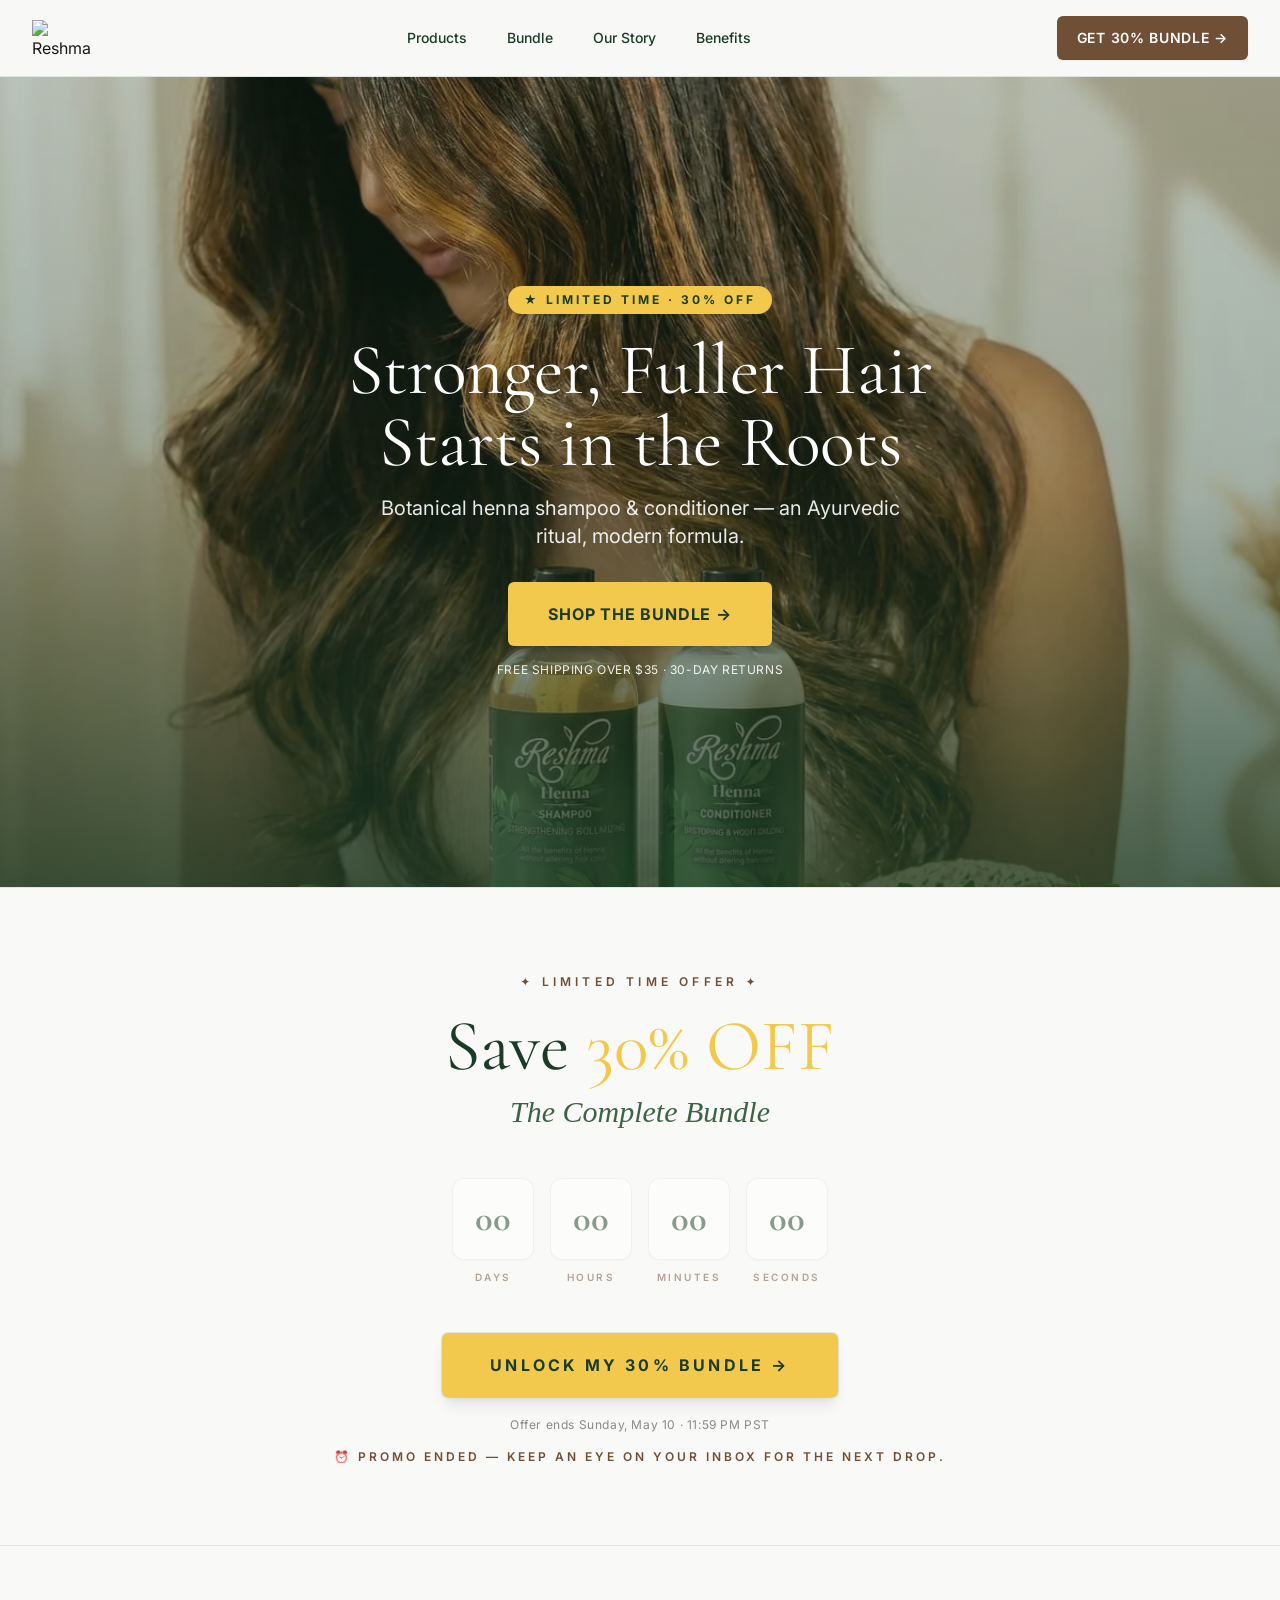
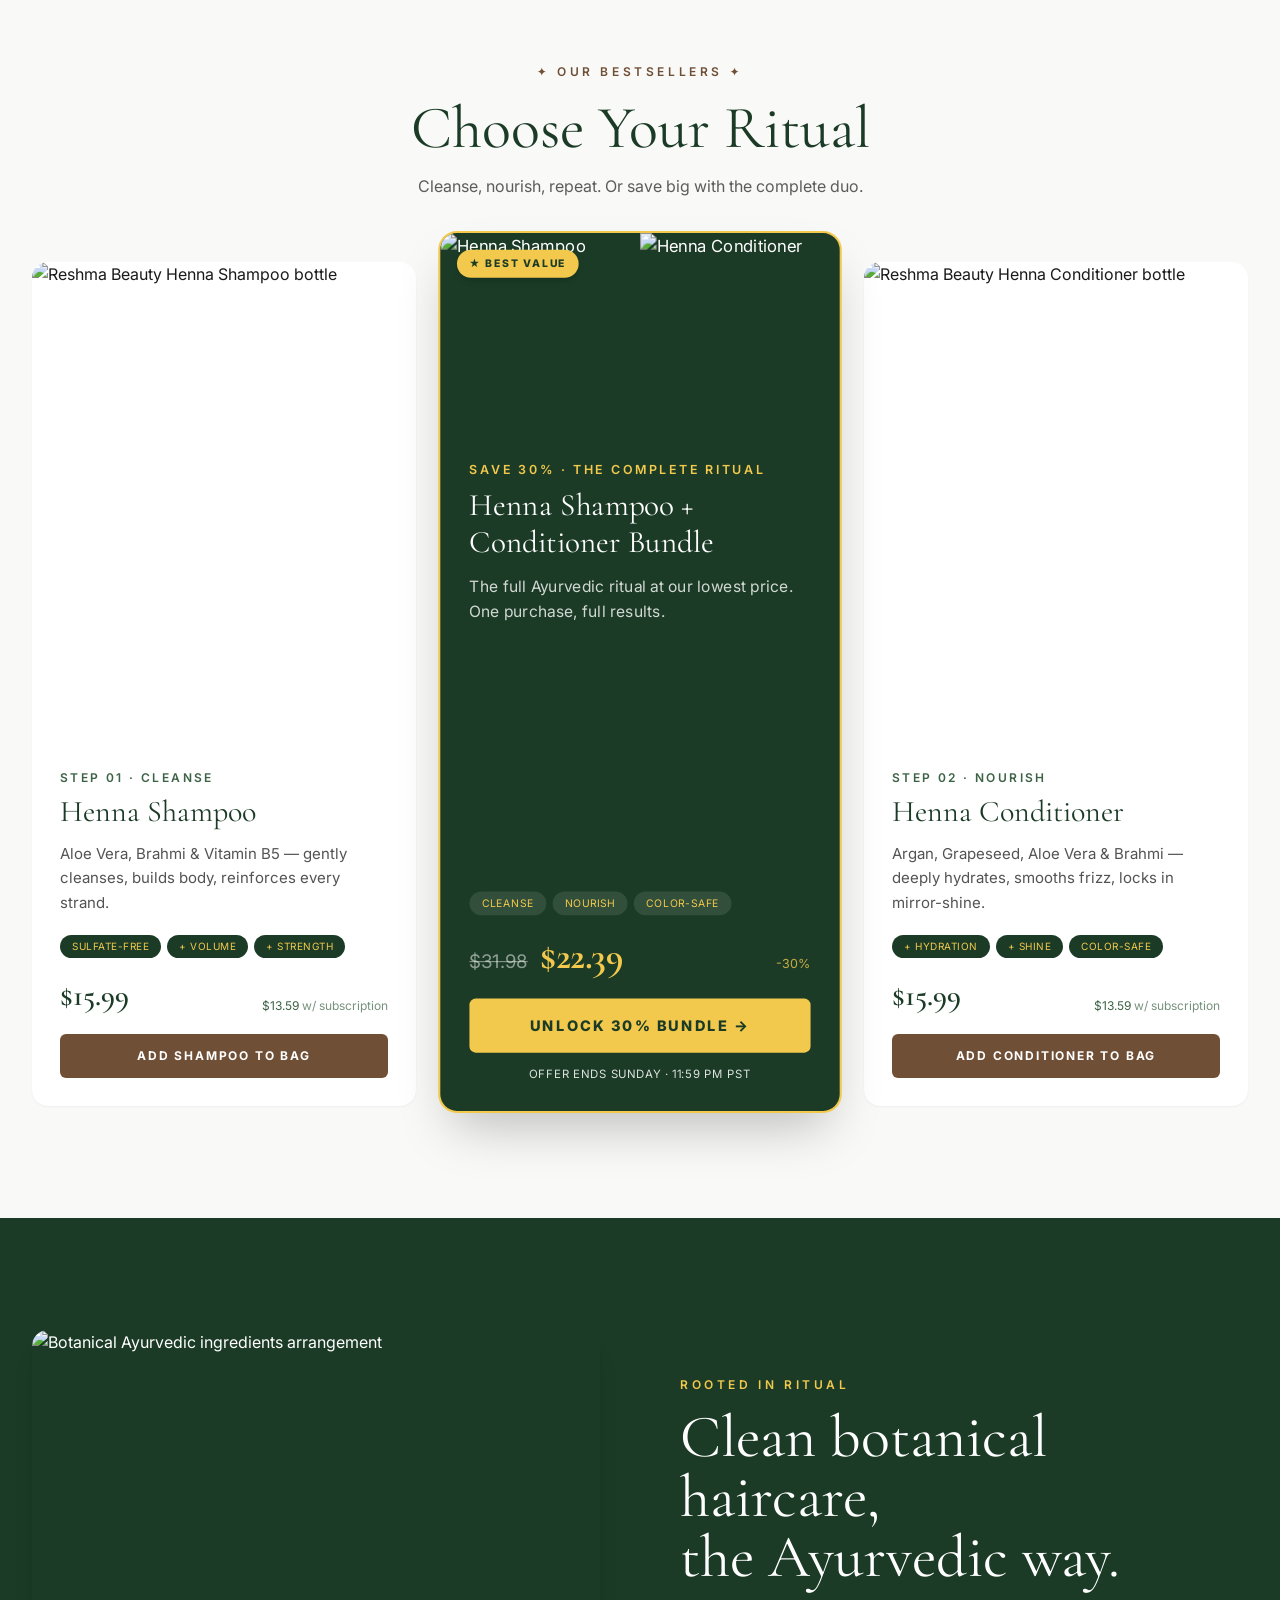
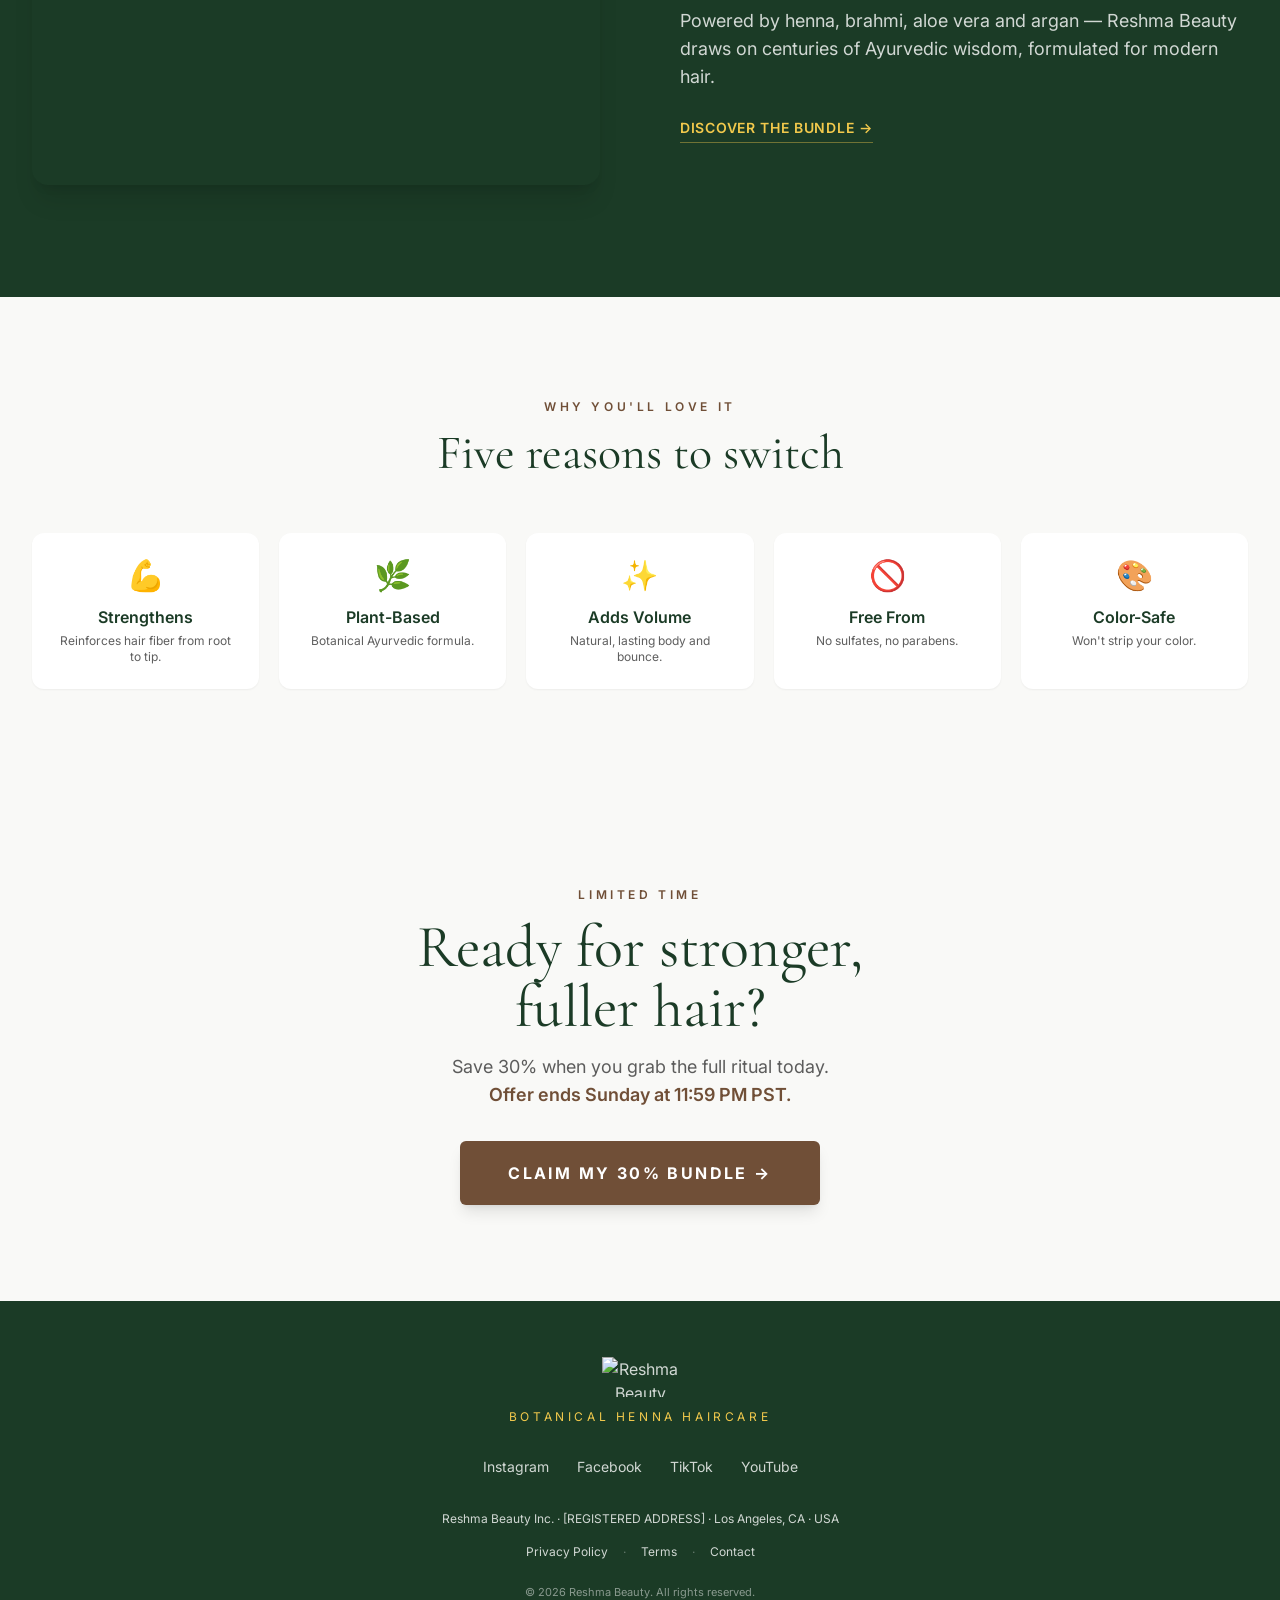
==== commit bc0d1ec1: "Landing: countdown swap to wellness/botanical style with bundle CTA User asked for a modern but on-b" ====
--- a/landing/index.html
+++ b/landing/index.html
@@ -108,57 +108,63 @@
     </div>
   </section>
 
-  <!-- ============ COUNTDOWN (flip-clock minimaliste, fond sombre) ============ -->
-  <section aria-label="Promotion countdown" class="bg-neutral-900 px-5 py-5 md:py-6">
-    <div class="max-w-2xl mx-auto text-center">
-      <p class="text-[10px] sm:text-[11px] uppercase tracking-[0.25em] text-neutral-300 mb-3 md:mb-4">
-        Bundle Duo Promo Ends In:
+  <!-- ============ COUNTDOWN (botanical-wellness, palette du site) ============ -->
+  <section aria-label="Bundle promotion countdown" class="bg-bg px-5 md:px-8 py-14 md:py-20 border-y border-green1/10">
+    <div class="max-w-3xl mx-auto text-center">
+      <span class="inline-block text-brown text-[10px] md:text-xs font-semibold uppercase tracking-[0.35em] mb-5">
+        ✦ Limited Time Offer ✦
+      </span>
+
+      <h2 class="font-serif text-4xl sm:text-5xl md:text-6xl lg:text-7xl text-green1 leading-[1.0] mb-3">
+        Save <span class="text-gold">30% OFF</span>
+      </h2>
+      <p class="font-serif italic text-xl sm:text-2xl md:text-3xl text-green2 mb-9 md:mb-12">
+        The Complete Bundle
       </p>
 
       <div id="countdown" role="timer" aria-live="polite"
-           class="inline-flex items-start gap-1.5 sm:gap-2">
+           class="inline-flex items-start gap-2 sm:gap-3 md:gap-4 mb-9 md:mb-12">
 
         <div class="text-center">
-          <div class="relative w-11 sm:w-12 md:w-14 py-2 sm:py-2.5 rounded-md bg-gradient-to-b from-neutral-800 to-neutral-900 ring-1 ring-black/60 shadow-[inset_0_1px_2px_rgba(255,255,255,0.04),0_1px_2px_rgba(0,0,0,0.4)]">
-            <span aria-hidden="true" class="absolute inset-x-1 top-1/2 -translate-y-px h-px bg-black/70"></span>
-            <span id="cd-days" class="relative block text-base sm:text-lg md:text-xl font-semibold text-neutral-100 tabular-nums leading-none">--</span>
-          </div>
-          <span class="block mt-1.5 text-[8px] sm:text-[9px] tracking-[0.2em] uppercase text-gold/85 font-medium">Days</span>
-        </div>
-
-        <span aria-hidden="true" class="text-neutral-600 text-base sm:text-lg md:text-xl leading-none pt-2 sm:pt-2.5">:</span>
+          <div class="bg-white rounded-xl px-3 py-3 sm:px-4 sm:py-4 md:px-5 md:py-5 min-w-[58px] sm:min-w-[68px] md:min-w-[82px] border border-green1/10 shadow-sm">
+            <div id="cd-days" class="font-serif text-2xl sm:text-3xl md:text-4xl font-bold text-green1 tabular-nums leading-none">--</div>
+          </div>
+          <span class="block mt-2.5 text-[9px] sm:text-[10px] tracking-[0.25em] uppercase text-brown font-semibold">Days</span>
+        </div>
 
         <div class="text-center">
-          <div class="relative w-11 sm:w-12 md:w-14 py-2 sm:py-2.5 rounded-md bg-gradient-to-b from-neutral-800 to-neutral-900 ring-1 ring-black/60 shadow-[inset_0_1px_2px_rgba(255,255,255,0.04),0_1px_2px_rgba(0,0,0,0.4)]">
-            <span aria-hidden="true" class="absolute inset-x-1 top-1/2 -translate-y-px h-px bg-black/70"></span>
-            <span id="cd-hours" class="relative block text-base sm:text-lg md:text-xl font-semibold text-neutral-100 tabular-nums leading-none">--</span>
-          </div>
-          <span class="block mt-1.5 text-[8px] sm:text-[9px] tracking-[0.2em] uppercase text-gold/85 font-medium">Hours</span>
-        </div>
-
-        <span aria-hidden="true" class="text-neutral-600 text-base sm:text-lg md:text-xl leading-none pt-2 sm:pt-2.5">:</span>
+          <div class="bg-white rounded-xl px-3 py-3 sm:px-4 sm:py-4 md:px-5 md:py-5 min-w-[58px] sm:min-w-[68px] md:min-w-[82px] border border-green1/10 shadow-sm">
+            <div id="cd-hours" class="font-serif text-2xl sm:text-3xl md:text-4xl font-bold text-green1 tabular-nums leading-none">--</div>
+          </div>
+          <span class="block mt-2.5 text-[9px] sm:text-[10px] tracking-[0.25em] uppercase text-brown font-semibold">Hours</span>
+        </div>
 
         <div class="text-center">
-          <div class="relative w-11 sm:w-12 md:w-14 py-2 sm:py-2.5 rounded-md bg-gradient-to-b from-neutral-800 to-neutral-900 ring-1 ring-black/60 shadow-[inset_0_1px_2px_rgba(255,255,255,0.04),0_1px_2px_rgba(0,0,0,0.4)]">
-            <span aria-hidden="true" class="absolute inset-x-1 top-1/2 -translate-y-px h-px bg-black/70"></span>
-            <span id="cd-minutes" class="relative block text-base sm:text-lg md:text-xl font-semibold text-neutral-100 tabular-nums leading-none">--</span>
-          </div>
-          <span class="block mt-1.5 text-[8px] sm:text-[9px] tracking-[0.2em] uppercase text-gold/85 font-medium">Minutes</span>
-        </div>
-
-        <span aria-hidden="true" class="text-neutral-600 text-base sm:text-lg md:text-xl leading-none pt-2 sm:pt-2.5">:</span>
+          <div class="bg-white rounded-xl px-3 py-3 sm:px-4 sm:py-4 md:px-5 md:py-5 min-w-[58px] sm:min-w-[68px] md:min-w-[82px] border border-green1/10 shadow-sm">
+            <div id="cd-minutes" class="font-serif text-2xl sm:text-3xl md:text-4xl font-bold text-green1 tabular-nums leading-none">--</div>
+          </div>
+          <span class="block mt-2.5 text-[9px] sm:text-[10px] tracking-[0.25em] uppercase text-brown font-semibold">Minutes</span>
+        </div>
 
         <div class="text-center">
-          <div class="relative w-11 sm:w-12 md:w-14 py-2 sm:py-2.5 rounded-md bg-gradient-to-b from-neutral-800 to-neutral-900 ring-1 ring-black/60 shadow-[inset_0_1px_2px_rgba(255,255,255,0.04),0_1px_2px_rgba(0,0,0,0.4)]">
-            <span aria-hidden="true" class="absolute inset-x-1 top-1/2 -translate-y-px h-px bg-black/70"></span>
-            <span id="cd-seconds" class="relative block text-base sm:text-lg md:text-xl font-semibold text-neutral-100 tabular-nums leading-none">--</span>
-          </div>
-          <span class="block mt-1.5 text-[8px] sm:text-[9px] tracking-[0.2em] uppercase text-gold/85 font-medium">Seconds</span>
+          <div class="bg-white rounded-xl px-3 py-3 sm:px-4 sm:py-4 md:px-5 md:py-5 min-w-[58px] sm:min-w-[68px] md:min-w-[82px] border border-green1/10 shadow-sm">
+            <div id="cd-seconds" class="font-serif text-2xl sm:text-3xl md:text-4xl font-bold text-green1 tabular-nums leading-none">--</div>
+          </div>
+          <span class="block mt-2.5 text-[9px] sm:text-[10px] tracking-[0.25em] uppercase text-brown font-semibold">Seconds</span>
         </div>
       </div>
 
-      <p id="countdown-expired" class="hidden mt-3 text-gold/80 text-[10px] uppercase tracking-[0.25em]">
-        ⏰ Promo ended
+      <a href="https://reshmabeauty.com/collections/shampoo-conditioner?discount=HENNA30&amp;utm_source=landing&amp;utm_medium=countdown_cta&amp;utm_campaign=henna_bundle_30&amp;utm_content=countdown_unlock"
+         class="inline-block bg-gold hover:bg-white text-green1 font-bold uppercase tracking-[0.2em] text-sm md:text-base px-10 md:px-12 py-4 md:py-5 rounded-md shadow-lg ring-1 ring-green1/10 transition transform hover:-translate-y-0.5 hover:scale-[1.01]">
+        Unlock My 30% Bundle &rarr;
+      </a>
+
+      <p class="text-[11px] md:text-xs text-ink/50 mt-5 tracking-wider">
+        Offer ends Sunday, May 10 · 11:59 PM PST
+      </p>
+
+      <p id="countdown-expired" class="hidden mt-4 text-brown text-xs uppercase tracking-[0.25em] font-semibold">
+        ⏰ Promo ended — keep an eye on your inbox for the next drop.
       </p>
     </div>
   </section>
--- a/landing/style.css
+++ b/landing/style.css
@@ -1 +1 @@
-*,:after,:before{--tw-border-spacing-x:0;--tw-border-spacing-y:0;--tw-translate-x:0;--tw-translate-y:0;--tw-rotate:0;--tw-skew-x:0;--tw-skew-y:0;--tw-scale-x:1;--tw-scale-y:1;--tw-pan-x: ;--tw-pan-y: ;--tw-pinch-zoom: ;--tw-scroll-snap-strictness:proximity;--tw-gradient-from-position: ;--tw-gradient-via-position: ;--tw-gradient-to-position: ;--tw-ordinal: ;--tw-slashed-zero: ;--tw-numeric-figure: ;--tw-numeric-spacing: ;--tw-numeric-fraction: ;--tw-ring-inset: ;--tw-ring-offset-width:0px;--tw-ring-offset-color:#fff;--tw-ring-color:rgba(59,130,246,.5);--tw-ring-offset-shadow:0 0 #0000;--tw-ring-shadow:0 0 #0000;--tw-shadow:0 0 #0000;--tw-shadow-colored:0 0 #0000;--tw-blur: ;--tw-brightness: ;--tw-contrast: ;--tw-grayscale: ;--tw-hue-rotate: ;--tw-invert: ;--tw-saturate: ;--tw-sepia: ;--tw-drop-shadow: ;--tw-backdrop-blur: ;--tw-backdrop-brightness: ;--tw-backdrop-contrast: ;--tw-backdrop-grayscale: ;--tw-backdrop-hue-rotate: ;--tw-backdrop-invert: ;--tw-backdrop-opacity: ;--tw-backdrop-saturate: ;--tw-backdrop-sepia: ;--tw-contain-size: ;--tw-contain-layout: ;--tw-contain-paint: ;--tw-contain-style: }::backdrop{--tw-border-spacing-x:0;--tw-border-spacing-y:0;--tw-translate-x:0;--tw-translate-y:0;--tw-rotate:0;--tw-skew-x:0;--tw-skew-y:0;--tw-scale-x:1;--tw-scale-y:1;--tw-pan-x: ;--tw-pan-y: ;--tw-pinch-zoom: ;--tw-scroll-snap-strictness:proximity;--tw-gradient-from-position: ;--tw-gradient-via-position: ;--tw-gradient-to-position: ;--tw-ordinal: ;--tw-slashed-zero: ;--tw-numeric-figure: ;--tw-numeric-spacing: ;--tw-numeric-fraction: ;--tw-ring-inset: ;--tw-ring-offset-width:0px;--tw-ring-offset-color:#fff;--tw-ring-color:rgba(59,130,246,.5);--tw-ring-offset-shadow:0 0 #0000;--tw-ring-shadow:0 0 #0000;--tw-shadow:0 0 #0000;--tw-shadow-colored:0 0 #0000;--tw-blur: ;--tw-brightness: ;--tw-contrast: ;--tw-grayscale: ;--tw-hue-rotate: ;--tw-invert: ;--tw-saturate: ;--tw-sepia: ;--tw-drop-shadow: ;--tw-backdrop-blur: ;--tw-backdrop-brightness: ;--tw-backdrop-contrast: ;--tw-backdrop-grayscale: ;--tw-backdrop-hue-rotate: ;--tw-backdrop-invert: ;--tw-backdrop-opacity: ;--tw-backdrop-saturate: ;--tw-backdrop-sepia: ;--tw-contain-size: ;--tw-contain-layout: ;--tw-contain-paint: ;--tw-contain-style: }/*! tailwindcss v3.4.19 | MIT License | https://tailwindcss.com*/*,:after,:before{box-sizing:border-box;border:0 solid #e5e7eb}:after,:before{--tw-content:""}:host,html{line-height:1.5;-webkit-text-size-adjust:100%;-moz-tab-size:4;-o-tab-size:4;tab-size:4;font-family:Inter,ui-sans-serif,system-ui,sans-serif;font-feature-settings:normal;font-variation-settings:normal;-webkit-tap-highlight-color:transparent}body{margin:0;line-height:inherit}hr{height:0;color:inherit;border-top-width:1px}abbr:where([title]){-webkit-text-decoration:underline dotted;text-decoration:underline dotted}h1,h2,h3,h4,h5,h6{font-size:inherit;font-weight:inherit}a{color:inherit;text-decoration:inherit}b,strong{font-weight:bolder}code,kbd,pre,samp{font-family:ui-monospace,SFMono-Regular,Menlo,Monaco,Consolas,Liberation Mono,Courier New,monospace;font-feature-settings:normal;font-variation-settings:normal;font-size:1em}small{font-size:80%}sub,sup{font-size:75%;line-height:0;position:relative;vertical-align:baseline}sub{bottom:-.25em}sup{top:-.5em}table{text-indent:0;border-color:inherit;border-collapse:collapse}button,input,optgroup,select,textarea{font-family:inherit;font-feature-settings:inherit;font-variation-settings:inherit;font-size:100%;font-weight:inherit;line-height:inherit;letter-spacing:inherit;color:inherit;margin:0;padding:0}button,select{text-transform:none}button,input:where([type=button]),input:where([type=reset]),input:where([type=submit]){-webkit-appearance:button;background-color:transparent;background-image:none}:-moz-focusring{outline:auto}:-moz-ui-invalid{box-shadow:none}progress{vertical-align:baseline}::-webkit-inner-spin-button,::-webkit-outer-spin-button{height:auto}[type=search]{-webkit-appearance:textfield;outline-offset:-2px}::-webkit-search-decoration{-webkit-appearance:none}::-webkit-file-upload-button{-webkit-appearance:button;font:inherit}summary{display:list-item}blockquote,dd,dl,figure,h1,h2,h3,h4,h5,h6,hr,p,pre{margin:0}fieldset{margin:0}fieldset,legend{padding:0}menu,ol,ul{list-style:none;margin:0;padding:0}dialog{padding:0}textarea{resize:vertical}input::-moz-placeholder,textarea::-moz-placeholder{opacity:1;color:#9ca3af}input::placeholder,textarea::placeholder{opacity:1;color:#9ca3af}[role=button],button{cursor:pointer}:disabled{cursor:default}audio,canvas,embed,iframe,img,object,svg,video{display:block;vertical-align:middle}img,video{max-width:100%;height:auto}[hidden]:where(:not([hidden=until-found])){display:none}.fixed{position:fixed}.absolute{position:absolute}.relative{position:relative}.sticky{position:sticky}.inset-0{inset:0}.inset-x-1{left:.25rem;right:.25rem}.bottom-0{bottom:0}.left-0{left:0}.left-4{left:1rem}.right-0{right:0}.top-0{top:0}.top-1\/2{top:50%}.top-4{top:1rem}.z-10{z-index:10}.z-40{z-index:40}.z-50{z-index:50}.order-1{order:1}.order-2{order:2}.mx-auto{margin-left:auto;margin-right:auto}.mb-1{margin-bottom:.25rem}.mb-10{margin-bottom:2.5rem}.mb-12{margin-bottom:3rem}.mb-2{margin-bottom:.5rem}.mb-3{margin-bottom:.75rem}.mb-4{margin-bottom:1rem}.mb-5{margin-bottom:1.25rem}.mb-6{margin-bottom:1.5rem}.mb-8{margin-bottom:2rem}.ml-auto{margin-left:auto}.mt-1\.5{margin-top:.375rem}.mt-3{margin-top:.75rem}.mt-4{margin-top:1rem}.mt-6{margin-top:1.5rem}.block{display:block}.inline-block{display:inline-block}.flex{display:flex}.inline-flex{display:inline-flex}.grid{display:grid}.hidden{display:none}.aspect-\[4\/3\]{aspect-ratio:4/3}.aspect-\[4\/5\]{aspect-ratio:4/5}.aspect-square{aspect-ratio:1/1}.h-10{height:2.5rem}.h-7{height:1.75rem}.h-\[85vh\]{height:85vh}.h-full{height:100%}.h-px{height:1px}.w-11{width:2.75rem}.w-auto{width:auto}.w-full{width:100%}.max-w-2xl{max-width:42rem}.max-w-3xl{max-width:48rem}.max-w-7xl{max-width:80rem}.max-w-xl{max-width:36rem}.flex-1{flex:1 1 0%}.shrink-0{flex-shrink:0}.-translate-y-px{--tw-translate-y:-1px}.-translate-y-px,.transform{transform:translate(var(--tw-translate-x),var(--tw-translate-y)) rotate(var(--tw-rotate)) skewX(var(--tw-skew-x)) skewY(var(--tw-skew-y)) scaleX(var(--tw-scale-x)) scaleY(var(--tw-scale-y))}.grid-cols-1{grid-template-columns:repeat(1,minmax(0,1fr))}.grid-cols-2{grid-template-columns:repeat(2,minmax(0,1fr))}.flex-col{flex-direction:column}.flex-wrap{flex-wrap:wrap}.items-start{align-items:flex-start}.items-end{align-items:flex-end}.items-center{align-items:center}.items-baseline{align-items:baseline}.justify-end{justify-content:flex-end}.justify-center{justify-content:center}.justify-between{justify-content:space-between}.gap-1\.5{gap:.375rem}.gap-10{gap:2.5rem}.gap-2{gap:.5rem}.gap-3{gap:.75rem}.gap-4{gap:1rem}.gap-5{gap:1.25rem}.gap-6{gap:1.5rem}.gap-7{gap:1.75rem}.space-x-3>:not([hidden])~:not([hidden]){--tw-space-x-reverse:0;margin-right:calc(.75rem*var(--tw-space-x-reverse));margin-left:calc(.75rem*(1 - var(--tw-space-x-reverse)))}.overflow-hidden{overflow:hidden}.rounded-2xl{border-radius:1rem}.rounded-full{border-radius:9999px}.rounded-md{border-radius:.375rem}.rounded-xl{border-radius:.75rem}.border-b{border-bottom-width:1px}.border-t{border-top-width:1px}.border-gold\/40{border-color:rgba(242,201,76,.4)}.border-green1\/10{border-color:rgba(27,59,38,.1)}.border-green1\/15{border-color:rgba(27,59,38,.15)}.bg-bg{--tw-bg-opacity:1;background-color:rgb(249 249 247/var(--tw-bg-opacity,1))}.bg-bg\/90{background-color:hsla(60,14%,97%,.9)}.bg-bg\/95{background-color:hsla(60,14%,97%,.95)}.bg-black\/70{background-color:rgba(0,0,0,.7)}.bg-brown{--tw-bg-opacity:1;background-color:rgb(112 79 55/var(--tw-bg-opacity,1))}.bg-gold{--tw-bg-opacity:1;background-color:rgb(242 201 76/var(--tw-bg-opacity,1))}.bg-green1{--tw-bg-opacity:1;background-color:rgb(27 59 38/var(--tw-bg-opacity,1))}.bg-neutral-900{--tw-bg-opacity:1;background-color:rgb(23 23 23/var(--tw-bg-opacity,1))}.bg-white{--tw-bg-opacity:1;background-color:rgb(255 255 255/var(--tw-bg-opacity,1))}.bg-white\/10{background-color:hsla(0,0%,100%,.1)}.bg-gradient-to-b{background-image:linear-gradient(to bottom,var(--tw-gradient-stops))}.from-green1\/30{--tw-gradient-from:rgba(27,59,38,.3) var(--tw-gradient-from-position);--tw-gradient-to:rgba(27,59,38,0) var(--tw-gradient-to-position);--tw-gradient-stops:var(--tw-gradient-from),var(--tw-gradient-to)}.from-neutral-800{--tw-gradient-from:#262626 var(--tw-gradient-from-position);--tw-gradient-to:rgba(38,38,38,0) var(--tw-gradient-to-position);--tw-gradient-stops:var(--tw-gradient-from),var(--tw-gradient-to)}.via-green1\/40{--tw-gradient-to:rgba(27,59,38,0) var(--tw-gradient-to-position);--tw-gradient-stops:var(--tw-gradient-from),rgba(27,59,38,.4) var(--tw-gradient-via-position),var(--tw-gradient-to)}.to-green1\/80{--tw-gradient-to:rgba(27,59,38,.8) var(--tw-gradient-to-position)}.to-neutral-900{--tw-gradient-to:#171717 var(--tw-gradient-to-position)}.object-cover{-o-object-fit:cover;object-fit:cover}.object-center{-o-object-position:center;object-position:center}.p-6{padding:1.5rem}.px-10{padding-left:2.5rem;padding-right:2.5rem}.px-3{padding-left:.75rem;padding-right:.75rem}.px-4{padding-left:1rem;padding-right:1rem}.px-5{padding-left:1.25rem;padding-right:1.25rem}.px-6{padding-left:1.5rem;padding-right:1.5rem}.px-8{padding-left:2rem;padding-right:2rem}.py-1{padding-top:.25rem;padding-bottom:.25rem}.py-1\.5{padding-top:.375rem;padding-bottom:.375rem}.py-16{padding-top:4rem;padding-bottom:4rem}.py-2{padding-top:.5rem;padding-bottom:.5rem}.py-3{padding-top:.75rem;padding-bottom:.75rem}.py-3\.5{padding-top:.875rem;padding-bottom:.875rem}.py-4{padding-top:1rem;padding-bottom:1rem}.py-5{padding-top:1.25rem;padding-bottom:1.25rem}.pb-1{padding-bottom:.25rem}.pb-10{padding-bottom:2.5rem}.pb-14{padding-bottom:3.5rem}.pb-24{padding-bottom:6rem}.pt-14{padding-top:3.5rem}.pt-2{padding-top:.5rem}.pt-2\.5{padding-top:.625rem}.text-center{text-align:center}.font-serif{font-family:Cormorant Garamond,Georgia,serif}.text-2xl{font-size:1.5rem;line-height:2rem}.text-3xl{font-size:1.875rem;line-height:2.25rem}.text-4xl{font-size:2.25rem;line-height:2.5rem}.text-\[10px\]{font-size:10px}.text-\[11px\]{font-size:11px}.text-\[8px\]{font-size:8px}.text-base{font-size:1rem;line-height:1.5rem}.text-sm{font-size:.875rem;line-height:1.25rem}.text-xs{font-size:.75rem;line-height:1rem}.font-bold{font-weight:700}.font-extrabold{font-weight:800}.font-medium{font-weight:500}.font-semibold{font-weight:600}.uppercase{text-transform:uppercase}.tabular-nums{--tw-numeric-spacing:tabular-nums;font-variant-numeric:var(--tw-ordinal) var(--tw-slashed-zero) var(--tw-numeric-figure) var(--tw-numeric-spacing) var(--tw-numeric-fraction)}.leading-\[1\.05\]{line-height:1.05}.leading-\[1\.1\]{line-height:1.1}.leading-none{line-height:1}.leading-relaxed{line-height:1.625}.leading-tight{line-height:1.25}.tracking-\[0\.15em\]{letter-spacing:.15em}.tracking-\[0\.25em\]{letter-spacing:.25em}.tracking-\[0\.2em\]{letter-spacing:.2em}.tracking-\[0\.3em\]{letter-spacing:.3em}.tracking-wider{letter-spacing:.05em}.text-brown{--tw-text-opacity:1;color:rgb(112 79 55/var(--tw-text-opacity,1))}.text-gold{--tw-text-opacity:1;color:rgb(242 201 76/var(--tw-text-opacity,1))}.text-gold\/80{color:rgba(242,201,76,.8)}.text-gold\/85{color:rgba(242,201,76,.85)}.text-green1{--tw-text-opacity:1;color:rgb(27 59 38/var(--tw-text-opacity,1))}.text-green2{--tw-text-opacity:1;color:rgb(61 99 70/var(--tw-text-opacity,1))}.text-ink{--tw-text-opacity:1;color:rgb(26 26 26/var(--tw-text-opacity,1))}.text-ink\/70{color:rgba(26,26,26,.7)}.text-ink\/75{color:rgba(26,26,26,.75)}.text-neutral-100{--tw-text-opacity:1;color:rgb(245 245 245/var(--tw-text-opacity,1))}.text-neutral-300{--tw-text-opacity:1;color:rgb(212 212 212/var(--tw-text-opacity,1))}.text-neutral-600{--tw-text-opacity:1;color:rgb(82 82 82/var(--tw-text-opacity,1))}.text-white{--tw-text-opacity:1;color:rgb(255 255 255/var(--tw-text-opacity,1))}.text-white\/50{color:hsla(0,0%,100%,.5)}.text-white\/80{color:hsla(0,0%,100%,.8)}.text-white\/85{color:hsla(0,0%,100%,.85)}.text-white\/90{color:hsla(0,0%,100%,.9)}.line-through{text-decoration-line:line-through}.opacity-40{opacity:.4}.opacity-50{opacity:.5}.opacity-60{opacity:.6}.opacity-70{opacity:.7}.shadow-2xl{--tw-shadow:0 25px 50px -12px rgba(0,0,0,.25);--tw-shadow-colored:0 25px 50px -12px var(--tw-shadow-color)}.shadow-2xl,.shadow-\[0_-4px_16px_rgba\(0\2c 0\2c 0\2c 0\.08\)\]{box-shadow:var(--tw-ring-offset-shadow,0 0 #0000),var(--tw-ring-shadow,0 0 #0000),var(--tw-shadow)}.shadow-\[0_-4px_16px_rgba\(0\2c 0\2c 0\2c 0\.08\)\]{--tw-shadow:0 -4px 16px rgba(0,0,0,.08);--tw-shadow-colored:0 -4px 16px var(--tw-shadow-color)}.shadow-\[inset_0_1px_2px_rgba\(255\2c 255\2c 255\2c 0\.04\)\2c 0_1px_2px_rgba\(0\2c 0\2c 0\2c 0\.4\)\]{--tw-shadow:inset 0 1px 2px hsla(0,0%,100%,.04),0 1px 2px rgba(0,0,0,.4);--tw-shadow-colored:inset 0 1px 2px var(--tw-shadow-color),0 1px 2px var(--tw-shadow-color);box-shadow:var(--tw-ring-offset-shadow,0 0 #0000),var(--tw-ring-shadow,0 0 #0000),var(--tw-shadow)}.shadow-lg{--tw-shadow:0 10px 15px -3px rgba(0,0,0,.1),0 4px 6px -4px rgba(0,0,0,.1);--tw-shadow-colored:0 10px 15px -3px var(--tw-shadow-color),0 4px 6px -4px var(--tw-shadow-color)}.shadow-lg,.shadow-md{box-shadow:var(--tw-ring-offset-shadow,0 0 #0000),var(--tw-ring-shadow,0 0 #0000),var(--tw-shadow)}.shadow-md{--tw-shadow:0 4px 6px -1px rgba(0,0,0,.1),0 2px 4px -2px rgba(0,0,0,.1);--tw-shadow-colored:0 4px 6px -1px var(--tw-shadow-color),0 2px 4px -2px var(--tw-shadow-color)}.shadow-sm{--tw-shadow:0 1px 2px 0 rgba(0,0,0,.05);--tw-shadow-colored:0 1px 2px 0 var(--tw-shadow-color)}.shadow-sm,.shadow-xl{box-shadow:var(--tw-ring-offset-shadow,0 0 #0000),var(--tw-ring-shadow,0 0 #0000),var(--tw-shadow)}.shadow-xl{--tw-shadow:0 20px 25px -5px rgba(0,0,0,.1),0 8px 10px -6px rgba(0,0,0,.1);--tw-shadow-colored:0 20px 25px -5px var(--tw-shadow-color),0 8px 10px -6px var(--tw-shadow-color)}.ring-1{--tw-ring-offset-shadow:var(--tw-ring-inset) 0 0 0 var(--tw-ring-offset-width) var(--tw-ring-offset-color);--tw-ring-shadow:var(--tw-ring-inset) 0 0 0 calc(1px + var(--tw-ring-offset-width)) var(--tw-ring-color)}.ring-1,.ring-2{box-shadow:var(--tw-ring-offset-shadow),var(--tw-ring-shadow),var(--tw-shadow,0 0 #0000)}.ring-2{--tw-ring-offset-shadow:var(--tw-ring-inset) 0 0 0 var(--tw-ring-offset-width) var(--tw-ring-offset-color);--tw-ring-shadow:var(--tw-ring-inset) 0 0 0 calc(2px + var(--tw-ring-offset-width)) var(--tw-ring-color)}.ring-black\/60{--tw-ring-color:rgba(0,0,0,.6)}.ring-gold{--tw-ring-opacity:1;--tw-ring-color:rgb(242 201 76/var(--tw-ring-opacity,1))}.backdrop-blur-lg{--tw-backdrop-blur:blur(16px)}.backdrop-blur-lg,.backdrop-blur-md{-webkit-backdrop-filter:var(--tw-backdrop-blur) var(--tw-backdrop-brightness) var(--tw-backdrop-contrast) var(--tw-backdrop-grayscale) var(--tw-backdrop-hue-rotate) var(--tw-backdrop-invert) var(--tw-backdrop-opacity) var(--tw-backdrop-saturate) var(--tw-backdrop-sepia);backdrop-filter:var(--tw-backdrop-blur) var(--tw-backdrop-brightness) var(--tw-backdrop-contrast) var(--tw-backdrop-grayscale) var(--tw-backdrop-hue-rotate) var(--tw-backdrop-invert) var(--tw-backdrop-opacity) var(--tw-backdrop-saturate) var(--tw-backdrop-sepia)}.backdrop-blur-md{--tw-backdrop-blur:blur(12px)}.transition{transition-property:color,background-color,border-color,text-decoration-color,fill,stroke,opacity,box-shadow,transform,filter,-webkit-backdrop-filter;transition-property:color,background-color,border-color,text-decoration-color,fill,stroke,opacity,box-shadow,transform,filter,backdrop-filter;transition-property:color,background-color,border-color,text-decoration-color,fill,stroke,opacity,box-shadow,transform,filter,backdrop-filter,-webkit-backdrop-filter;transition-timing-function:cubic-bezier(.4,0,.2,1);transition-duration:.15s}.duration-300{transition-duration:.3s}.duration-500{transition-duration:.5s}html{scroll-behavior:smooth;scroll-padding-top:80px}body{font-family:Inter,ui-sans-serif,system-ui,sans-serif;-webkit-font-smoothing:antialiased;overflow-x:hidden}.font-serif{font-family:Cormorant Garamond,Georgia,serif}.hover\:-translate-y-0\.5:hover{--tw-translate-y:-0.125rem}.hover\:-translate-y-0\.5:hover,.hover\:scale-\[1\.02\]:hover{transform:translate(var(--tw-translate-x),var(--tw-translate-y)) rotate(var(--tw-rotate)) skewX(var(--tw-skew-x)) skewY(var(--tw-skew-y)) scaleX(var(--tw-scale-x)) scaleY(var(--tw-scale-y))}.hover\:scale-\[1\.02\]:hover{--tw-scale-x:1.02;--tw-scale-y:1.02}.hover\:border-gold:hover{--tw-border-opacity:1;border-color:rgb(242 201 76/var(--tw-border-opacity,1))}.hover\:bg-green1:hover{--tw-bg-opacity:1;background-color:rgb(27 59 38/var(--tw-bg-opacity,1))}.hover\:bg-white:hover{--tw-bg-opacity:1;background-color:rgb(255 255 255/var(--tw-bg-opacity,1))}.hover\:text-brown:hover{--tw-text-opacity:1;color:rgb(112 79 55/var(--tw-text-opacity,1))}.hover\:text-gold:hover{--tw-text-opacity:1;color:rgb(242 201 76/var(--tw-text-opacity,1))}.hover\:shadow-2xl:hover{--tw-shadow:0 25px 50px -12px rgba(0,0,0,.25);--tw-shadow-colored:0 25px 50px -12px var(--tw-shadow-color)}.hover\:shadow-2xl:hover,.hover\:shadow-md:hover{box-shadow:var(--tw-ring-offset-shadow,0 0 #0000),var(--tw-ring-shadow,0 0 #0000),var(--tw-shadow)}.hover\:shadow-md:hover{--tw-shadow:0 4px 6px -1px rgba(0,0,0,.1),0 2px 4px -2px rgba(0,0,0,.1);--tw-shadow-colored:0 4px 6px -1px var(--tw-shadow-color),0 2px 4px -2px var(--tw-shadow-color)}.hover\:shadow-xl:hover{--tw-shadow:0 20px 25px -5px rgba(0,0,0,.1),0 8px 10px -6px rgba(0,0,0,.1);--tw-shadow-colored:0 20px 25px -5px var(--tw-shadow-color),0 8px 10px -6px var(--tw-shadow-color);box-shadow:var(--tw-ring-offset-shadow,0 0 #0000),var(--tw-ring-shadow,0 0 #0000),var(--tw-shadow)}.active\:scale-\[0\.98\]:active{--tw-scale-x:0.98;--tw-scale-y:0.98}.active\:scale-\[0\.98\]:active,.group:hover .group-hover\:scale-105{transform:translate(var(--tw-translate-x),var(--tw-translate-y)) rotate(var(--tw-rotate)) skewX(var(--tw-skew-x)) skewY(var(--tw-skew-y)) scaleX(var(--tw-scale-x)) scaleY(var(--tw-scale-y))}.group:hover .group-hover\:scale-105{--tw-scale-x:1.05;--tw-scale-y:1.05}@media (min-width:640px){.sm\:h-\[80vh\]{height:80vh}.sm\:w-12{width:3rem}.sm\:grid-cols-2{grid-template-columns:repeat(2,minmax(0,1fr))}.sm\:gap-2{gap:.5rem}.sm\:py-2\.5{padding-bottom:.625rem}.sm\:pt-2\.5,.sm\:py-2\.5{padding-top:.625rem}.sm\:text-5xl{font-size:3rem;line-height:1}.sm\:text-\[11px\]{font-size:11px}.sm\:text-\[9px\]{font-size:9px}.sm\:text-lg{font-size:1.125rem;line-height:1.75rem}}@media (min-width:768px){.md\:order-1{order:1}.md\:order-2{order:2}.md\:mb-14{margin-bottom:3.5rem}.md\:mb-16{margin-bottom:4rem}.md\:mb-4{margin-bottom:1rem}.md\:flex{display:flex}.md\:inline-flex{display:inline-flex}.md\:hidden{display:none}.md\:aspect-\[5\/4\]{aspect-ratio:5/4}.md\:h-9{height:2.25rem}.md\:h-\[85vh\]{height:85vh}.md\:w-14{width:3.5rem}.md\:-translate-y-3{--tw-translate-y:-0.75rem}.md\:-translate-y-3,.md\:scale-\[1\.04\]{transform:translate(var(--tw-translate-x),var(--tw-translate-y)) rotate(var(--tw-rotate)) skewX(var(--tw-skew-x)) skewY(var(--tw-skew-y)) scaleX(var(--tw-scale-x)) scaleY(var(--tw-scale-y))}.md\:scale-\[1\.04\]{--tw-scale-x:1.04;--tw-scale-y:1.04}.md\:grid-cols-2{grid-template-columns:repeat(2,minmax(0,1fr))}.md\:grid-cols-3{grid-template-columns:repeat(3,minmax(0,1fr))}.md\:justify-center{justify-content:center}.md\:gap-12{gap:3rem}.md\:gap-5{gap:1.25rem}.md\:gap-7{gap:1.75rem}.md\:p-7{padding:1.75rem}.md\:px-10{padding-left:2.5rem;padding-right:2.5rem}.md\:px-12{padding-left:3rem;padding-right:3rem}.md\:px-8{padding-left:2rem;padding-right:2rem}.md\:py-24{padding-top:6rem;padding-bottom:6rem}.md\:py-4{padding-top:1rem;padding-bottom:1rem}.md\:py-5{padding-top:1.25rem;padding-bottom:1.25rem}.md\:py-6{padding-top:1.5rem;padding-bottom:1.5rem}.md\:pb-0{padding-bottom:0}.md\:text-3xl{font-size:1.875rem;line-height:2.25rem}.md\:text-4xl{font-size:2.25rem;line-height:2.5rem}.md\:text-5xl{font-size:3rem;line-height:1}.md\:text-6xl{font-size:3.75rem;line-height:1}.md\:text-\[15px\]{font-size:15px}.md\:text-base{font-size:1rem;line-height:1.5rem}.md\:text-lg{font-size:1.125rem;line-height:1.75rem}.md\:text-xl{font-size:1.25rem;line-height:1.75rem}.md\:text-xs{font-size:.75rem;line-height:1rem}}@media (min-width:1024px){.lg\:h-\[90vh\]{height:90vh}.lg\:grid-cols-5{grid-template-columns:repeat(5,minmax(0,1fr))}.lg\:gap-10{gap:2.5rem}.lg\:gap-20{gap:5rem}.lg\:gap-8{gap:2rem}.lg\:py-28{padding-top:7rem;padding-bottom:7rem}.lg\:text-6xl{font-size:3.75rem;line-height:1}.lg\:text-7xl{font-size:4.5rem;line-height:1}.lg\:text-sm{font-size:.875rem;line-height:1.25rem}.lg\:text-xl{font-size:1.25rem;line-height:1.75rem}}+*,:after,:before{--tw-border-spacing-x:0;--tw-border-spacing-y:0;--tw-translate-x:0;--tw-translate-y:0;--tw-rotate:0;--tw-skew-x:0;--tw-skew-y:0;--tw-scale-x:1;--tw-scale-y:1;--tw-pan-x: ;--tw-pan-y: ;--tw-pinch-zoom: ;--tw-scroll-snap-strictness:proximity;--tw-gradient-from-position: ;--tw-gradient-via-position: ;--tw-gradient-to-position: ;--tw-ordinal: ;--tw-slashed-zero: ;--tw-numeric-figure: ;--tw-numeric-spacing: ;--tw-numeric-fraction: ;--tw-ring-inset: ;--tw-ring-offset-width:0px;--tw-ring-offset-color:#fff;--tw-ring-color:rgba(59,130,246,.5);--tw-ring-offset-shadow:0 0 #0000;--tw-ring-shadow:0 0 #0000;--tw-shadow:0 0 #0000;--tw-shadow-colored:0 0 #0000;--tw-blur: ;--tw-brightness: ;--tw-contrast: ;--tw-grayscale: ;--tw-hue-rotate: ;--tw-invert: ;--tw-saturate: ;--tw-sepia: ;--tw-drop-shadow: ;--tw-backdrop-blur: ;--tw-backdrop-brightness: ;--tw-backdrop-contrast: ;--tw-backdrop-grayscale: ;--tw-backdrop-hue-rotate: ;--tw-backdrop-invert: ;--tw-backdrop-opacity: ;--tw-backdrop-saturate: ;--tw-backdrop-sepia: ;--tw-contain-size: ;--tw-contain-layout: ;--tw-contain-paint: ;--tw-contain-style: }::backdrop{--tw-border-spacing-x:0;--tw-border-spacing-y:0;--tw-translate-x:0;--tw-translate-y:0;--tw-rotate:0;--tw-skew-x:0;--tw-skew-y:0;--tw-scale-x:1;--tw-scale-y:1;--tw-pan-x: ;--tw-pan-y: ;--tw-pinch-zoom: ;--tw-scroll-snap-strictness:proximity;--tw-gradient-from-position: ;--tw-gradient-via-position: ;--tw-gradient-to-position: ;--tw-ordinal: ;--tw-slashed-zero: ;--tw-numeric-figure: ;--tw-numeric-spacing: ;--tw-numeric-fraction: ;--tw-ring-inset: ;--tw-ring-offset-width:0px;--tw-ring-offset-color:#fff;--tw-ring-color:rgba(59,130,246,.5);--tw-ring-offset-shadow:0 0 #0000;--tw-ring-shadow:0 0 #0000;--tw-shadow:0 0 #0000;--tw-shadow-colored:0 0 #0000;--tw-blur: ;--tw-brightness: ;--tw-contrast: ;--tw-grayscale: ;--tw-hue-rotate: ;--tw-invert: ;--tw-saturate: ;--tw-sepia: ;--tw-drop-shadow: ;--tw-backdrop-blur: ;--tw-backdrop-brightness: ;--tw-backdrop-contrast: ;--tw-backdrop-grayscale: ;--tw-backdrop-hue-rotate: ;--tw-backdrop-invert: ;--tw-backdrop-opacity: ;--tw-backdrop-saturate: ;--tw-backdrop-sepia: ;--tw-contain-size: ;--tw-contain-layout: ;--tw-contain-paint: ;--tw-contain-style: }/*! tailwindcss v3.4.19 | MIT License | https://tailwindcss.com*/*,:after,:before{box-sizing:border-box;border:0 solid #e5e7eb}:after,:before{--tw-content:""}:host,html{line-height:1.5;-webkit-text-size-adjust:100%;-moz-tab-size:4;-o-tab-size:4;tab-size:4;font-family:Inter,ui-sans-serif,system-ui,sans-serif;font-feature-settings:normal;font-variation-settings:normal;-webkit-tap-highlight-color:transparent}body{margin:0;line-height:inherit}hr{height:0;color:inherit;border-top-width:1px}abbr:where([title]){-webkit-text-decoration:underline dotted;text-decoration:underline dotted}h1,h2,h3,h4,h5,h6{font-size:inherit;font-weight:inherit}a{color:inherit;text-decoration:inherit}b,strong{font-weight:bolder}code,kbd,pre,samp{font-family:ui-monospace,SFMono-Regular,Menlo,Monaco,Consolas,Liberation Mono,Courier New,monospace;font-feature-settings:normal;font-variation-settings:normal;font-size:1em}small{font-size:80%}sub,sup{font-size:75%;line-height:0;position:relative;vertical-align:baseline}sub{bottom:-.25em}sup{top:-.5em}table{text-indent:0;border-color:inherit;border-collapse:collapse}button,input,optgroup,select,textarea{font-family:inherit;font-feature-settings:inherit;font-variation-settings:inherit;font-size:100%;font-weight:inherit;line-height:inherit;letter-spacing:inherit;color:inherit;margin:0;padding:0}button,select{text-transform:none}button,input:where([type=button]),input:where([type=reset]),input:where([type=submit]){-webkit-appearance:button;background-color:transparent;background-image:none}:-moz-focusring{outline:auto}:-moz-ui-invalid{box-shadow:none}progress{vertical-align:baseline}::-webkit-inner-spin-button,::-webkit-outer-spin-button{height:auto}[type=search]{-webkit-appearance:textfield;outline-offset:-2px}::-webkit-search-decoration{-webkit-appearance:none}::-webkit-file-upload-button{-webkit-appearance:button;font:inherit}summary{display:list-item}blockquote,dd,dl,figure,h1,h2,h3,h4,h5,h6,hr,p,pre{margin:0}fieldset{margin:0}fieldset,legend{padding:0}menu,ol,ul{list-style:none;margin:0;padding:0}dialog{padding:0}textarea{resize:vertical}input::-moz-placeholder,textarea::-moz-placeholder{opacity:1;color:#9ca3af}input::placeholder,textarea::placeholder{opacity:1;color:#9ca3af}[role=button],button{cursor:pointer}:disabled{cursor:default}audio,canvas,embed,iframe,img,object,svg,video{display:block;vertical-align:middle}img,video{max-width:100%;height:auto}[hidden]:where(:not([hidden=until-found])){display:none}.fixed{position:fixed}.absolute{position:absolute}.relative{position:relative}.sticky{position:sticky}.inset-0{inset:0}.bottom-0{bottom:0}.left-0{left:0}.left-4{left:1rem}.right-0{right:0}.top-0{top:0}.top-4{top:1rem}.z-10{z-index:10}.z-40{z-index:40}.z-50{z-index:50}.order-1{order:1}.order-2{order:2}.mx-auto{margin-left:auto;margin-right:auto}.mb-1{margin-bottom:.25rem}.mb-10{margin-bottom:2.5rem}.mb-12{margin-bottom:3rem}.mb-2{margin-bottom:.5rem}.mb-3{margin-bottom:.75rem}.mb-4{margin-bottom:1rem}.mb-5{margin-bottom:1.25rem}.mb-6{margin-bottom:1.5rem}.mb-8{margin-bottom:2rem}.mb-9{margin-bottom:2.25rem}.ml-auto{margin-left:auto}.mt-2\.5{margin-top:.625rem}.mt-3{margin-top:.75rem}.mt-4{margin-top:1rem}.mt-5{margin-top:1.25rem}.mt-6{margin-top:1.5rem}.block{display:block}.inline-block{display:inline-block}.flex{display:flex}.inline-flex{display:inline-flex}.grid{display:grid}.hidden{display:none}.aspect-\[4\/3\]{aspect-ratio:4/3}.aspect-\[4\/5\]{aspect-ratio:4/5}.aspect-square{aspect-ratio:1/1}.h-10{height:2.5rem}.h-7{height:1.75rem}.h-\[85vh\]{height:85vh}.h-full{height:100%}.w-auto{width:auto}.w-full{width:100%}.min-w-\[58px\]{min-width:58px}.max-w-3xl{max-width:48rem}.max-w-7xl{max-width:80rem}.max-w-xl{max-width:36rem}.flex-1{flex:1 1 0%}.shrink-0{flex-shrink:0}.transform{transform:translate(var(--tw-translate-x),var(--tw-translate-y)) rotate(var(--tw-rotate)) skewX(var(--tw-skew-x)) skewY(var(--tw-skew-y)) scaleX(var(--tw-scale-x)) scaleY(var(--tw-scale-y))}.grid-cols-1{grid-template-columns:repeat(1,minmax(0,1fr))}.grid-cols-2{grid-template-columns:repeat(2,minmax(0,1fr))}.flex-col{flex-direction:column}.flex-wrap{flex-wrap:wrap}.items-start{align-items:flex-start}.items-end{align-items:flex-end}.items-center{align-items:center}.items-baseline{align-items:baseline}.justify-end{justify-content:flex-end}.justify-center{justify-content:center}.justify-between{justify-content:space-between}.gap-1\.5{gap:.375rem}.gap-10{gap:2.5rem}.gap-2{gap:.5rem}.gap-3{gap:.75rem}.gap-4{gap:1rem}.gap-5{gap:1.25rem}.gap-6{gap:1.5rem}.gap-7{gap:1.75rem}.space-x-3>:not([hidden])~:not([hidden]){--tw-space-x-reverse:0;margin-right:calc(.75rem*var(--tw-space-x-reverse));margin-left:calc(.75rem*(1 - var(--tw-space-x-reverse)))}.overflow-hidden{overflow:hidden}.rounded-2xl{border-radius:1rem}.rounded-full{border-radius:9999px}.rounded-md{border-radius:.375rem}.rounded-xl{border-radius:.75rem}.border{border-width:1px}.border-y{border-top-width:1px}.border-b,.border-y{border-bottom-width:1px}.border-t{border-top-width:1px}.border-gold\/40{border-color:rgba(242,201,76,.4)}.border-green1\/10{border-color:rgba(27,59,38,.1)}.border-green1\/15{border-color:rgba(27,59,38,.15)}.bg-bg{--tw-bg-opacity:1;background-color:rgb(249 249 247/var(--tw-bg-opacity,1))}.bg-bg\/90{background-color:hsla(60,14%,97%,.9)}.bg-bg\/95{background-color:hsla(60,14%,97%,.95)}.bg-brown{--tw-bg-opacity:1;background-color:rgb(112 79 55/var(--tw-bg-opacity,1))}.bg-gold{--tw-bg-opacity:1;background-color:rgb(242 201 76/var(--tw-bg-opacity,1))}.bg-green1{--tw-bg-opacity:1;background-color:rgb(27 59 38/var(--tw-bg-opacity,1))}.bg-white{--tw-bg-opacity:1;background-color:rgb(255 255 255/var(--tw-bg-opacity,1))}.bg-white\/10{background-color:hsla(0,0%,100%,.1)}.bg-gradient-to-b{background-image:linear-gradient(to bottom,var(--tw-gradient-stops))}.from-green1\/30{--tw-gradient-from:rgba(27,59,38,.3) var(--tw-gradient-from-position);--tw-gradient-to:rgba(27,59,38,0) var(--tw-gradient-to-position);--tw-gradient-stops:var(--tw-gradient-from),var(--tw-gradient-to)}.via-green1\/40{--tw-gradient-to:rgba(27,59,38,0) var(--tw-gradient-to-position);--tw-gradient-stops:var(--tw-gradient-from),rgba(27,59,38,.4) var(--tw-gradient-via-position),var(--tw-gradient-to)}.to-green1\/80{--tw-gradient-to:rgba(27,59,38,.8) var(--tw-gradient-to-position)}.object-cover{-o-object-fit:cover;object-fit:cover}.object-center{-o-object-position:center;object-position:center}.p-6{padding:1.5rem}.px-10{padding-left:2.5rem;padding-right:2.5rem}.px-3{padding-left:.75rem;padding-right:.75rem}.px-4{padding-left:1rem;padding-right:1rem}.px-5{padding-left:1.25rem;padding-right:1.25rem}.px-6{padding-left:1.5rem;padding-right:1.5rem}.px-8{padding-left:2rem;padding-right:2rem}.py-1{padding-top:.25rem;padding-bottom:.25rem}.py-1\.5{padding-top:.375rem;padding-bottom:.375rem}.py-14{padding-top:3.5rem;padding-bottom:3.5rem}.py-16{padding-top:4rem;padding-bottom:4rem}.py-3{padding-top:.75rem;padding-bottom:.75rem}.py-3\.5{padding-top:.875rem;padding-bottom:.875rem}.py-4{padding-top:1rem;padding-bottom:1rem}.pb-1{padding-bottom:.25rem}.pb-10{padding-bottom:2.5rem}.pb-14{padding-bottom:3.5rem}.pb-24{padding-bottom:6rem}.pt-14{padding-top:3.5rem}.text-center{text-align:center}.font-serif{font-family:Cormorant Garamond,Georgia,serif}.text-2xl{font-size:1.5rem;line-height:2rem}.text-3xl{font-size:1.875rem;line-height:2.25rem}.text-4xl{font-size:2.25rem;line-height:2.5rem}.text-\[10px\]{font-size:10px}.text-\[11px\]{font-size:11px}.text-\[9px\]{font-size:9px}.text-base{font-size:1rem;line-height:1.5rem}.text-sm{font-size:.875rem;line-height:1.25rem}.text-xl{font-size:1.25rem;line-height:1.75rem}.text-xs{font-size:.75rem;line-height:1rem}.font-bold{font-weight:700}.font-extrabold{font-weight:800}.font-medium{font-weight:500}.font-semibold{font-weight:600}.uppercase{text-transform:uppercase}.italic{font-style:italic}.tabular-nums{--tw-numeric-spacing:tabular-nums;font-variant-numeric:var(--tw-ordinal) var(--tw-slashed-zero) var(--tw-numeric-figure) var(--tw-numeric-spacing) var(--tw-numeric-fraction)}.leading-\[1\.05\]{line-height:1.05}.leading-\[1\.0\]{line-height:1}.leading-\[1\.1\]{line-height:1.1}.leading-none{line-height:1}.leading-relaxed{line-height:1.625}.leading-tight{line-height:1.25}.tracking-\[0\.15em\]{letter-spacing:.15em}.tracking-\[0\.25em\]{letter-spacing:.25em}.tracking-\[0\.2em\]{letter-spacing:.2em}.tracking-\[0\.35em\]{letter-spacing:.35em}.tracking-\[0\.3em\]{letter-spacing:.3em}.tracking-wider{letter-spacing:.05em}.text-brown{--tw-text-opacity:1;color:rgb(112 79 55/var(--tw-text-opacity,1))}.text-gold{--tw-text-opacity:1;color:rgb(242 201 76/var(--tw-text-opacity,1))}.text-gold\/80{color:rgba(242,201,76,.8)}.text-green1{--tw-text-opacity:1;color:rgb(27 59 38/var(--tw-text-opacity,1))}.text-green2{--tw-text-opacity:1;color:rgb(61 99 70/var(--tw-text-opacity,1))}.text-ink{--tw-text-opacity:1;color:rgb(26 26 26/var(--tw-text-opacity,1))}.text-ink\/50{color:rgba(26,26,26,.5)}.text-ink\/70{color:rgba(26,26,26,.7)}.text-ink\/75{color:rgba(26,26,26,.75)}.text-white{--tw-text-opacity:1;color:rgb(255 255 255/var(--tw-text-opacity,1))}.text-white\/50{color:hsla(0,0%,100%,.5)}.text-white\/80{color:hsla(0,0%,100%,.8)}.text-white\/85{color:hsla(0,0%,100%,.85)}.text-white\/90{color:hsla(0,0%,100%,.9)}.line-through{text-decoration-line:line-through}.opacity-40{opacity:.4}.opacity-50{opacity:.5}.opacity-60{opacity:.6}.opacity-70{opacity:.7}.shadow-2xl{--tw-shadow:0 25px 50px -12px rgba(0,0,0,.25);--tw-shadow-colored:0 25px 50px -12px var(--tw-shadow-color)}.shadow-2xl,.shadow-\[0_-4px_16px_rgba\(0\2c 0\2c 0\2c 0\.08\)\]{box-shadow:var(--tw-ring-offset-shadow,0 0 #0000),var(--tw-ring-shadow,0 0 #0000),var(--tw-shadow)}.shadow-\[0_-4px_16px_rgba\(0\2c 0\2c 0\2c 0\.08\)\]{--tw-shadow:0 -4px 16px rgba(0,0,0,.08);--tw-shadow-colored:0 -4px 16px var(--tw-shadow-color)}.shadow-lg{--tw-shadow:0 10px 15px -3px rgba(0,0,0,.1),0 4px 6px -4px rgba(0,0,0,.1);--tw-shadow-colored:0 10px 15px -3px var(--tw-shadow-color),0 4px 6px -4px var(--tw-shadow-color)}.shadow-lg,.shadow-md{box-shadow:var(--tw-ring-offset-shadow,0 0 #0000),var(--tw-ring-shadow,0 0 #0000),var(--tw-shadow)}.shadow-md{--tw-shadow:0 4px 6px -1px rgba(0,0,0,.1),0 2px 4px -2px rgba(0,0,0,.1);--tw-shadow-colored:0 4px 6px -1px var(--tw-shadow-color),0 2px 4px -2px var(--tw-shadow-color)}.shadow-sm{--tw-shadow:0 1px 2px 0 rgba(0,0,0,.05);--tw-shadow-colored:0 1px 2px 0 var(--tw-shadow-color)}.shadow-sm,.shadow-xl{box-shadow:var(--tw-ring-offset-shadow,0 0 #0000),var(--tw-ring-shadow,0 0 #0000),var(--tw-shadow)}.shadow-xl{--tw-shadow:0 20px 25px -5px rgba(0,0,0,.1),0 8px 10px -6px rgba(0,0,0,.1);--tw-shadow-colored:0 20px 25px -5px var(--tw-shadow-color),0 8px 10px -6px var(--tw-shadow-color)}.ring-1{--tw-ring-offset-shadow:var(--tw-ring-inset) 0 0 0 var(--tw-ring-offset-width) var(--tw-ring-offset-color);--tw-ring-shadow:var(--tw-ring-inset) 0 0 0 calc(1px + var(--tw-ring-offset-width)) var(--tw-ring-color)}.ring-1,.ring-2{box-shadow:var(--tw-ring-offset-shadow),var(--tw-ring-shadow),var(--tw-shadow,0 0 #0000)}.ring-2{--tw-ring-offset-shadow:var(--tw-ring-inset) 0 0 0 var(--tw-ring-offset-width) var(--tw-ring-offset-color);--tw-ring-shadow:var(--tw-ring-inset) 0 0 0 calc(2px + var(--tw-ring-offset-width)) var(--tw-ring-color)}.ring-gold{--tw-ring-opacity:1;--tw-ring-color:rgb(242 201 76/var(--tw-ring-opacity,1))}.ring-green1\/10{--tw-ring-color:rgba(27,59,38,.1)}.backdrop-blur-lg{--tw-backdrop-blur:blur(16px)}.backdrop-blur-lg,.backdrop-blur-md{-webkit-backdrop-filter:var(--tw-backdrop-blur) var(--tw-backdrop-brightness) var(--tw-backdrop-contrast) var(--tw-backdrop-grayscale) var(--tw-backdrop-hue-rotate) var(--tw-backdrop-invert) var(--tw-backdrop-opacity) var(--tw-backdrop-saturate) var(--tw-backdrop-sepia);backdrop-filter:var(--tw-backdrop-blur) var(--tw-backdrop-brightness) var(--tw-backdrop-contrast) var(--tw-backdrop-grayscale) var(--tw-backdrop-hue-rotate) var(--tw-backdrop-invert) var(--tw-backdrop-opacity) var(--tw-backdrop-saturate) var(--tw-backdrop-sepia)}.backdrop-blur-md{--tw-backdrop-blur:blur(12px)}.transition{transition-property:color,background-color,border-color,text-decoration-color,fill,stroke,opacity,box-shadow,transform,filter,-webkit-backdrop-filter;transition-property:color,background-color,border-color,text-decoration-color,fill,stroke,opacity,box-shadow,transform,filter,backdrop-filter;transition-property:color,background-color,border-color,text-decoration-color,fill,stroke,opacity,box-shadow,transform,filter,backdrop-filter,-webkit-backdrop-filter;transition-timing-function:cubic-bezier(.4,0,.2,1);transition-duration:.15s}.duration-300{transition-duration:.3s}.duration-500{transition-duration:.5s}html{scroll-behavior:smooth;scroll-padding-top:80px}body{font-family:Inter,ui-sans-serif,system-ui,sans-serif;-webkit-font-smoothing:antialiased;overflow-x:hidden}.font-serif{font-family:Cormorant Garamond,Georgia,serif}.hover\:-translate-y-0\.5:hover{--tw-translate-y:-0.125rem}.hover\:-translate-y-0\.5:hover,.hover\:scale-\[1\.01\]:hover{transform:translate(var(--tw-translate-x),var(--tw-translate-y)) rotate(var(--tw-rotate)) skewX(var(--tw-skew-x)) skewY(var(--tw-skew-y)) scaleX(var(--tw-scale-x)) scaleY(var(--tw-scale-y))}.hover\:scale-\[1\.01\]:hover{--tw-scale-x:1.01;--tw-scale-y:1.01}.hover\:scale-\[1\.02\]:hover{--tw-scale-x:1.02;--tw-scale-y:1.02;transform:translate(var(--tw-translate-x),var(--tw-translate-y)) rotate(var(--tw-rotate)) skewX(var(--tw-skew-x)) skewY(var(--tw-skew-y)) scaleX(var(--tw-scale-x)) scaleY(var(--tw-scale-y))}.hover\:border-gold:hover{--tw-border-opacity:1;border-color:rgb(242 201 76/var(--tw-border-opacity,1))}.hover\:bg-green1:hover{--tw-bg-opacity:1;background-color:rgb(27 59 38/var(--tw-bg-opacity,1))}.hover\:bg-white:hover{--tw-bg-opacity:1;background-color:rgb(255 255 255/var(--tw-bg-opacity,1))}.hover\:text-brown:hover{--tw-text-opacity:1;color:rgb(112 79 55/var(--tw-text-opacity,1))}.hover\:text-gold:hover{--tw-text-opacity:1;color:rgb(242 201 76/var(--tw-text-opacity,1))}.hover\:shadow-2xl:hover{--tw-shadow:0 25px 50px -12px rgba(0,0,0,.25);--tw-shadow-colored:0 25px 50px -12px var(--tw-shadow-color)}.hover\:shadow-2xl:hover,.hover\:shadow-md:hover{box-shadow:var(--tw-ring-offset-shadow,0 0 #0000),var(--tw-ring-shadow,0 0 #0000),var(--tw-shadow)}.hover\:shadow-md:hover{--tw-shadow:0 4px 6px -1px rgba(0,0,0,.1),0 2px 4px -2px rgba(0,0,0,.1);--tw-shadow-colored:0 4px 6px -1px var(--tw-shadow-color),0 2px 4px -2px var(--tw-shadow-color)}.hover\:shadow-xl:hover{--tw-shadow:0 20px 25px -5px rgba(0,0,0,.1),0 8px 10px -6px rgba(0,0,0,.1);--tw-shadow-colored:0 20px 25px -5px var(--tw-shadow-color),0 8px 10px -6px var(--tw-shadow-color);box-shadow:var(--tw-ring-offset-shadow,0 0 #0000),var(--tw-ring-shadow,0 0 #0000),var(--tw-shadow)}.active\:scale-\[0\.98\]:active{--tw-scale-x:0.98;--tw-scale-y:0.98}.active\:scale-\[0\.98\]:active,.group:hover .group-hover\:scale-105{transform:translate(var(--tw-translate-x),var(--tw-translate-y)) rotate(var(--tw-rotate)) skewX(var(--tw-skew-x)) skewY(var(--tw-skew-y)) scaleX(var(--tw-scale-x)) scaleY(var(--tw-scale-y))}.group:hover .group-hover\:scale-105{--tw-scale-x:1.05;--tw-scale-y:1.05}@media (min-width:640px){.sm\:h-\[80vh\]{height:80vh}.sm\:min-w-\[68px\]{min-width:68px}.sm\:grid-cols-2{grid-template-columns:repeat(2,minmax(0,1fr))}.sm\:gap-3{gap:.75rem}.sm\:px-4{padding-left:1rem;padding-right:1rem}.sm\:py-4{padding-top:1rem;padding-bottom:1rem}.sm\:text-2xl{font-size:1.5rem;line-height:2rem}.sm\:text-3xl{font-size:1.875rem;line-height:2.25rem}.sm\:text-5xl{font-size:3rem;line-height:1}.sm\:text-\[10px\]{font-size:10px}}@media (min-width:768px){.md\:order-1{order:1}.md\:order-2{order:2}.md\:mb-12{margin-bottom:3rem}.md\:mb-14{margin-bottom:3.5rem}.md\:mb-16{margin-bottom:4rem}.md\:flex{display:flex}.md\:inline-flex{display:inline-flex}.md\:hidden{display:none}.md\:aspect-\[5\/4\]{aspect-ratio:5/4}.md\:h-9{height:2.25rem}.md\:h-\[85vh\]{height:85vh}.md\:min-w-\[82px\]{min-width:82px}.md\:-translate-y-3{--tw-translate-y:-0.75rem}.md\:-translate-y-3,.md\:scale-\[1\.04\]{transform:translate(var(--tw-translate-x),var(--tw-translate-y)) rotate(var(--tw-rotate)) skewX(var(--tw-skew-x)) skewY(var(--tw-skew-y)) scaleX(var(--tw-scale-x)) scaleY(var(--tw-scale-y))}.md\:scale-\[1\.04\]{--tw-scale-x:1.04;--tw-scale-y:1.04}.md\:grid-cols-2{grid-template-columns:repeat(2,minmax(0,1fr))}.md\:grid-cols-3{grid-template-columns:repeat(3,minmax(0,1fr))}.md\:justify-center{justify-content:center}.md\:gap-12{gap:3rem}.md\:gap-4{gap:1rem}.md\:gap-5{gap:1.25rem}.md\:gap-7{gap:1.75rem}.md\:p-7{padding:1.75rem}.md\:px-10{padding-left:2.5rem;padding-right:2.5rem}.md\:px-12{padding-left:3rem;padding-right:3rem}.md\:px-5{padding-left:1.25rem;padding-right:1.25rem}.md\:px-8{padding-left:2rem;padding-right:2rem}.md\:py-20{padding-top:5rem;padding-bottom:5rem}.md\:py-24{padding-top:6rem;padding-bottom:6rem}.md\:py-4{padding-top:1rem;padding-bottom:1rem}.md\:py-5{padding-top:1.25rem;padding-bottom:1.25rem}.md\:pb-0{padding-bottom:0}.md\:text-3xl{font-size:1.875rem;line-height:2.25rem}.md\:text-4xl{font-size:2.25rem;line-height:2.5rem}.md\:text-5xl{font-size:3rem;line-height:1}.md\:text-6xl{font-size:3.75rem;line-height:1}.md\:text-\[15px\]{font-size:15px}.md\:text-base{font-size:1rem;line-height:1.5rem}.md\:text-lg{font-size:1.125rem;line-height:1.75rem}.md\:text-xs{font-size:.75rem;line-height:1rem}}@media (min-width:1024px){.lg\:h-\[90vh\]{height:90vh}.lg\:grid-cols-5{grid-template-columns:repeat(5,minmax(0,1fr))}.lg\:gap-10{gap:2.5rem}.lg\:gap-20{gap:5rem}.lg\:gap-8{gap:2rem}.lg\:py-28{padding-top:7rem;padding-bottom:7rem}.lg\:text-6xl{font-size:3.75rem;line-height:1}.lg\:text-7xl{font-size:4.5rem;line-height:1}.lg\:text-sm{font-size:.875rem;line-height:1.25rem}.lg\:text-xl{font-size:1.25rem;line-height:1.75rem}}
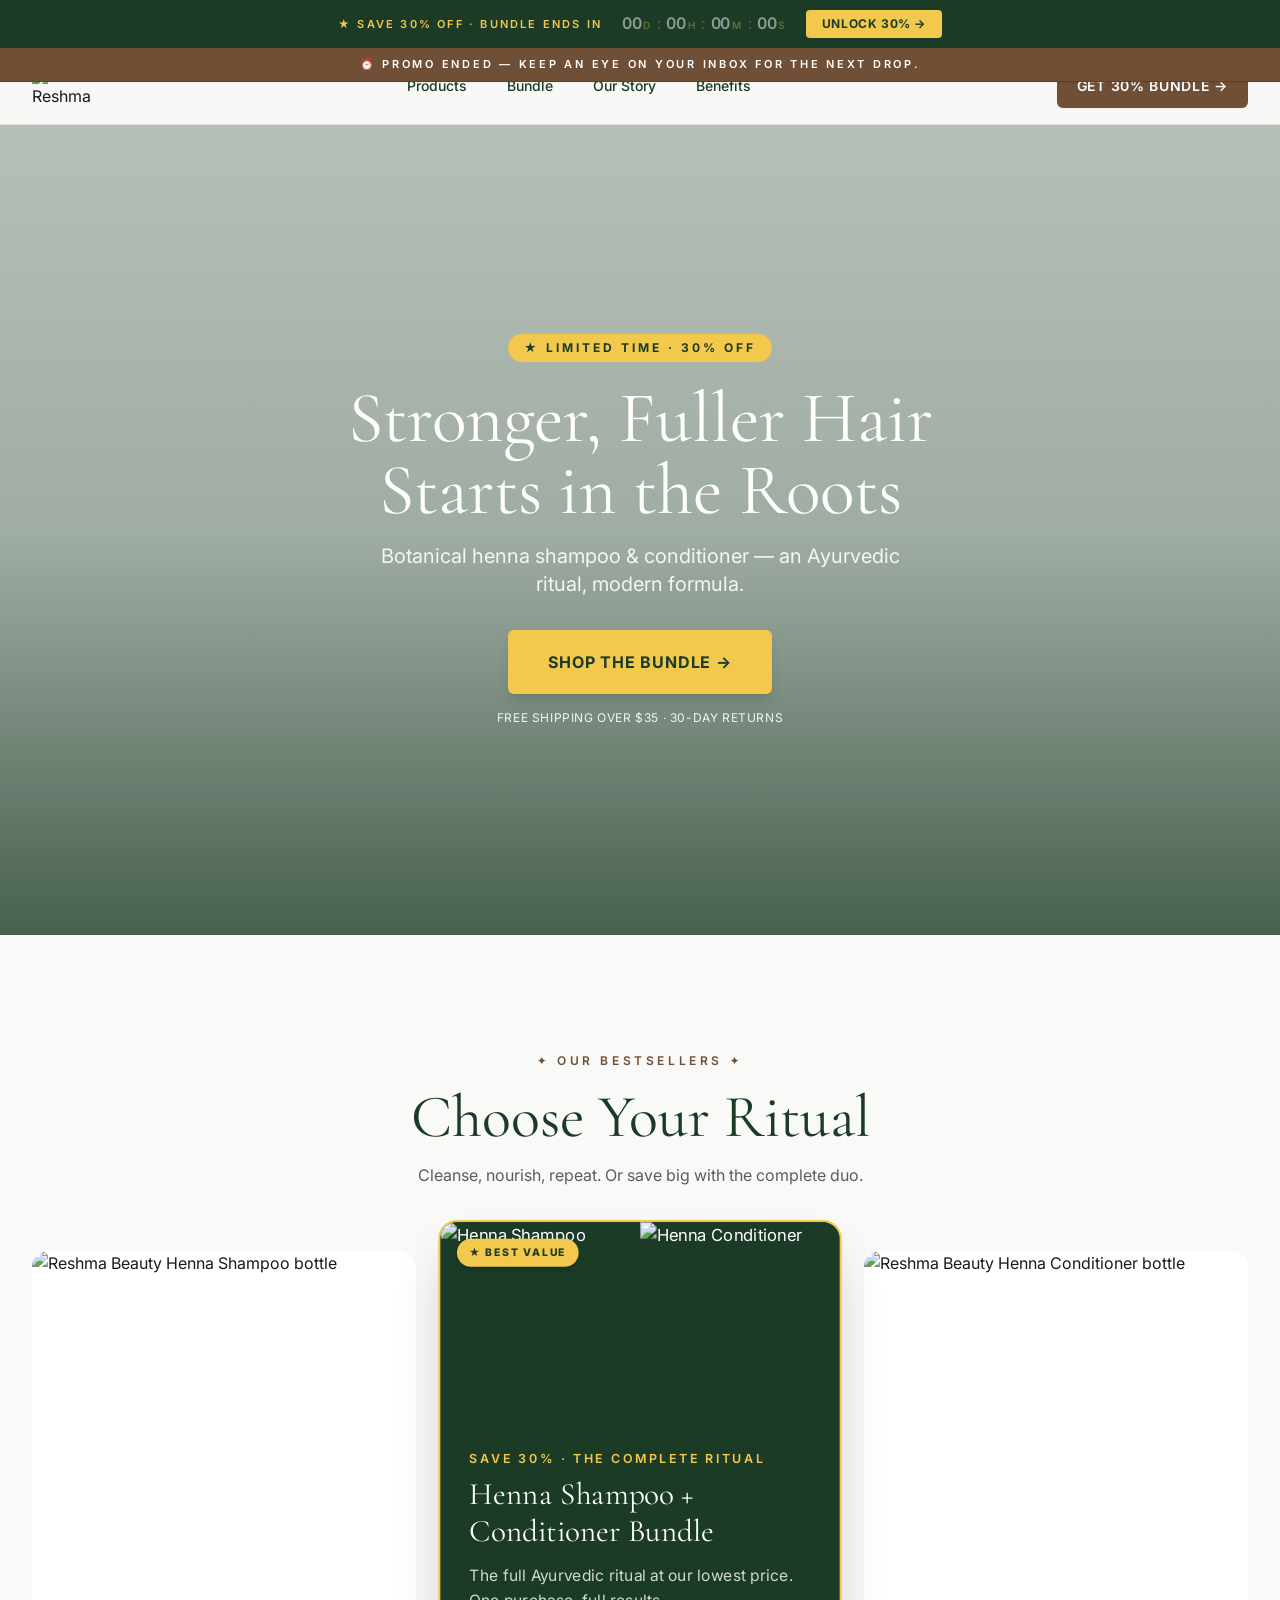
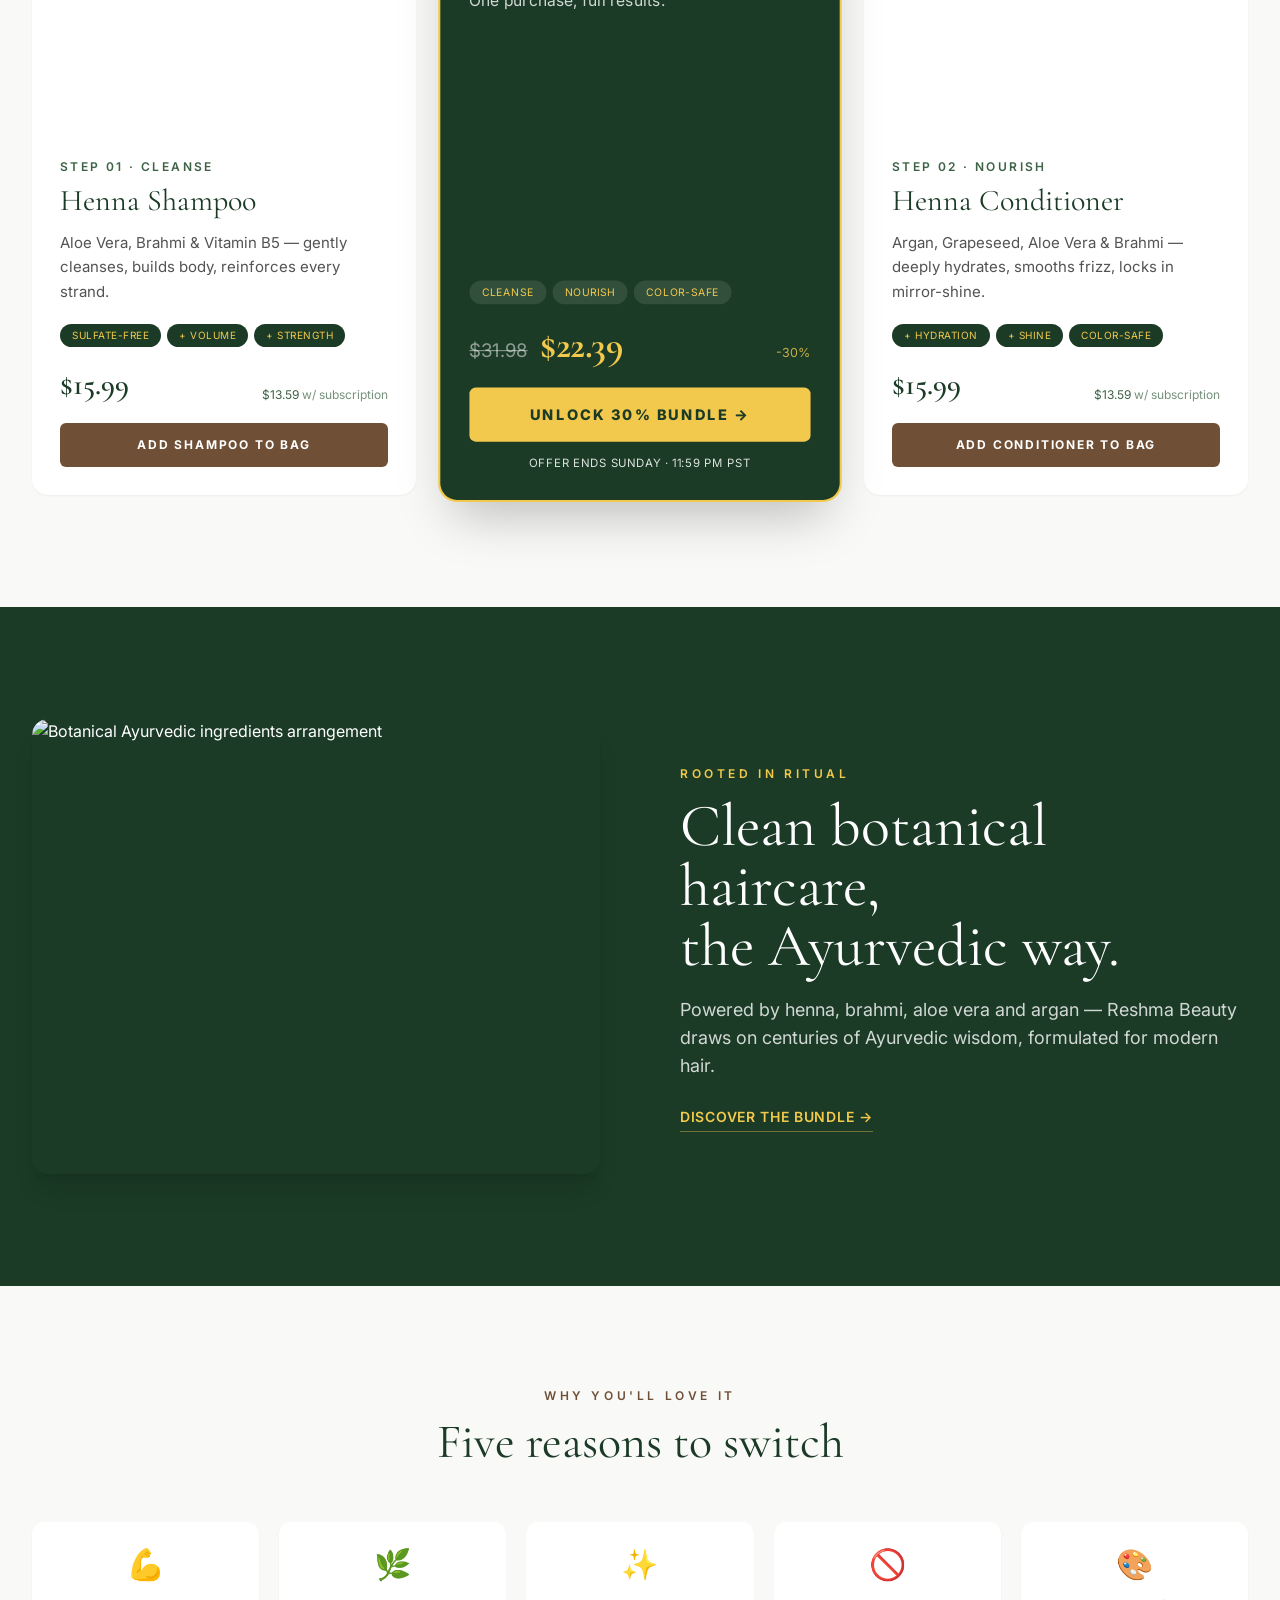
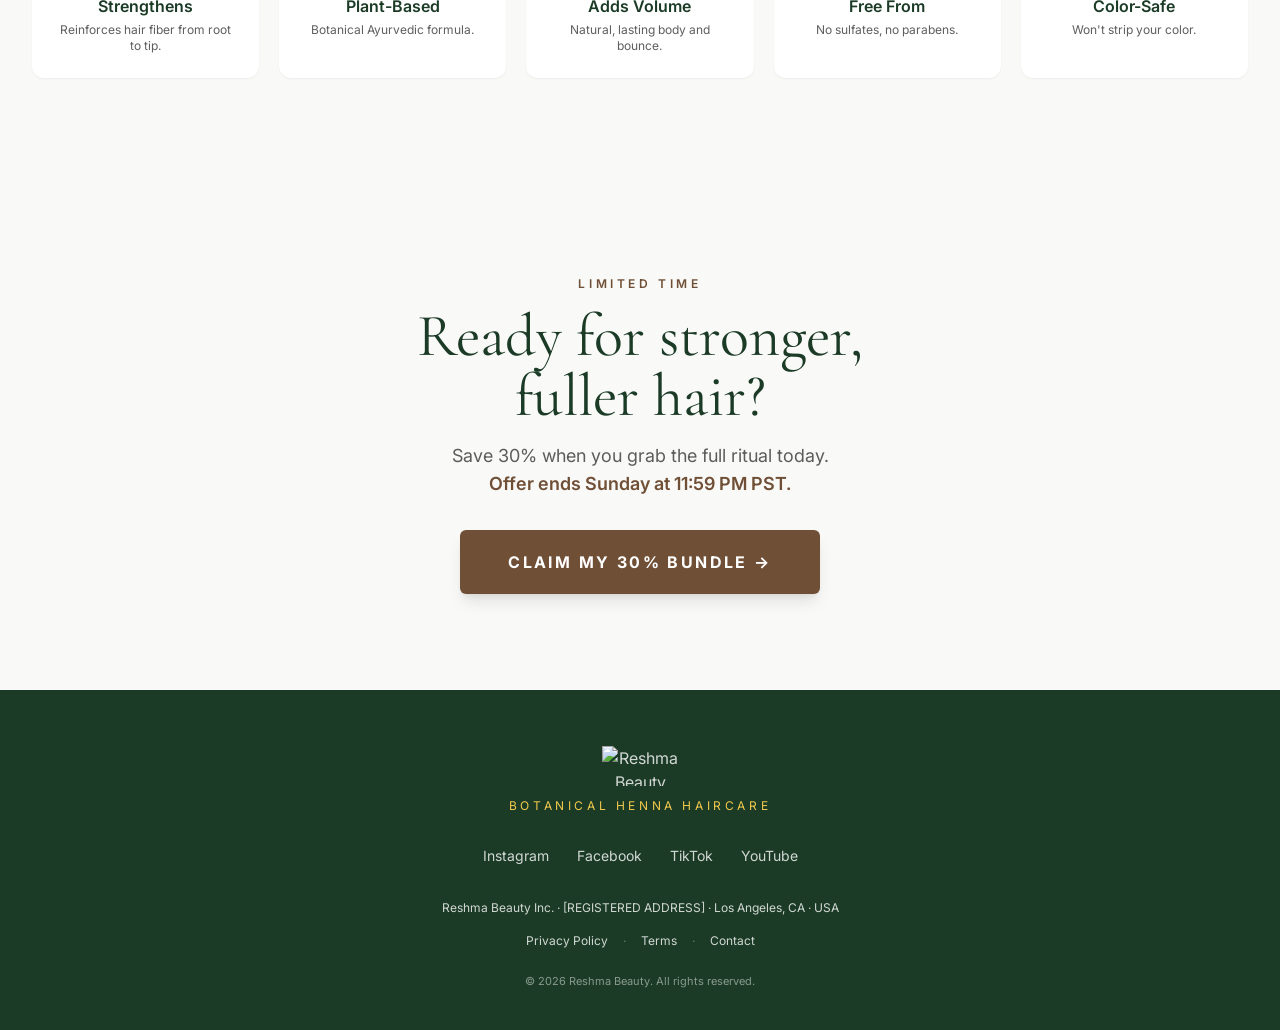
==== commit 81295841: "Banner: fixed positioning + same content on mobile as desktop User reported the banner was missing o" ====
--- a/landing/index.html
+++ b/landing/index.html
@@ -34,8 +34,9 @@
   <!-- Canonical (update with real URL after Vercel deploy) -->
   <link rel="canonical" href="https://henna-pied.vercel.app/" />
 
-  <!-- Preload hero (LCP element) -->
-  <link rel="preload" as="image" href="images/hero-banner.webp" type="image/webp" fetchpriority="high" />
+  <!-- Preload hero (LCP element) — separate variant per breakpoint to avoid double download -->
+  <link rel="preload" as="image" media="(max-width: 640px)" href="images/hero-banner-mobile.webp" type="image/webp" fetchpriority="high" />
+  <link rel="preload" as="image" media="(min-width: 641px)" href="images/hero-banner.webp" type="image/webp" fetchpriority="high" />
 
   <!-- Fonts (deferred load — non-render-blocking via print-onload pattern) -->
   <link rel="preconnect" href="https://fonts.googleapis.com">
@@ -53,10 +54,40 @@
   -->
 </head>
 
-<body class="bg-bg text-ink pb-24 md:pb-0">
+<body class="bg-bg text-ink pt-16 sm:pt-12 pb-24 md:pb-0">
+
+  <!-- ============ FIXED PROMO BANNER — same content on all screens ============ -->
+  <div id="promo-banner" class="fixed top-0 left-0 right-0 z-50 bg-green1 text-white border-b border-gold/15 shadow-sm">
+    <div class="max-w-7xl mx-auto px-3 md:px-6 py-2 md:py-2.5 flex flex-wrap items-center justify-center gap-x-3 md:gap-x-5 gap-y-1">
+
+      <span class="text-[10px] md:text-[11px] font-semibold uppercase tracking-[0.2em] text-gold whitespace-nowrap">
+        ★ Save 30% OFF · Bundle ends in
+      </span>
+
+      <div id="countdown" role="timer" aria-live="polite"
+           class="inline-flex items-baseline tabular-nums text-sm md:text-base font-semibold whitespace-nowrap font-sans tracking-tight">
+        <span id="cd-days" class="text-white">--</span><span class="text-gold/70 ml-0.5 text-[9px] md:text-[10px] uppercase tracking-wider">d</span>
+        <span class="text-gold/40 mx-1 md:mx-1.5">:</span>
+        <span id="cd-hours" class="text-white">--</span><span class="text-gold/70 ml-0.5 text-[9px] md:text-[10px] uppercase tracking-wider">h</span>
+        <span class="text-gold/40 mx-1 md:mx-1.5">:</span>
+        <span id="cd-minutes" class="text-white">--</span><span class="text-gold/70 ml-0.5 text-[9px] md:text-[10px] uppercase tracking-wider">m</span>
+        <span class="text-gold/40 mx-1 md:mx-1.5">:</span>
+        <span id="cd-seconds" class="text-white">--</span><span class="text-gold/70 ml-0.5 text-[9px] md:text-[10px] uppercase tracking-wider">s</span>
+      </div>
+
+      <a href="https://reshmabeauty.com/collections/shampoo-conditioner?discount=HENNA30&amp;utm_source=landing&amp;utm_medium=banner&amp;utm_campaign=henna_bundle_30&amp;utm_content=banner_unlock"
+         class="inline-flex items-center bg-gold hover:bg-white text-green1 text-[10px] md:text-xs font-bold uppercase tracking-wider px-2.5 md:px-4 py-1 md:py-1.5 rounded transition whitespace-nowrap">
+        Unlock 30% &rarr;
+      </a>
+    </div>
+
+    <div id="countdown-expired" class="hidden bg-brown text-white text-[11px] uppercase tracking-[0.25em] text-center py-2 font-semibold">
+      ⏰ Promo ended — keep an eye on your inbox for the next drop.
+    </div>
+  </div>
 
   <!-- ============ HEADER ============ -->
-  <header class="sticky top-0 z-40 bg-bg/90 backdrop-blur-md border-b border-green1/10">
+  <header class="sticky top-16 sm:top-12 z-40 bg-bg/90 backdrop-blur-md border-b border-green1/10">
     <div class="max-w-7xl mx-auto px-5 md:px-8 py-3 md:py-4 flex items-center justify-between">
       <a href="#top" class="flex items-center gap-2 shrink-0">
         <img src="images/logo-reshma.png" alt="Reshma Beauty" width="400" height="210" class="h-7 md:h-9 w-auto">
@@ -78,8 +109,10 @@
   </header>
 
   <!-- ============ HERO ============ -->
-  <section id="top" class="relative w-full h-[85vh] sm:h-[80vh] md:h-[85vh] lg:h-[90vh] overflow-hidden">
+  <section id="top" class="relative w-full h-[85svh] sm:h-[80vh] md:h-[85vh] lg:h-[90vh] overflow-hidden">
     <picture>
+      <source media="(max-width: 640px)" srcset="images/hero-banner-mobile.webp" type="image/webp" />
+      <source media="(max-width: 640px)" srcset="images/hero-banner-mobile.jpg" type="image/jpeg" />
       <source srcset="images/hero-banner.webp" type="image/webp" />
       <img src="images/hero-banner.jpg"
            alt="Botanical henna haircare ritual"
@@ -108,66 +141,6 @@
     </div>
   </section>
 
-  <!-- ============ COUNTDOWN (botanical-wellness, palette du site) ============ -->
-  <section aria-label="Bundle promotion countdown" class="bg-bg px-5 md:px-8 py-14 md:py-20 border-y border-green1/10">
-    <div class="max-w-3xl mx-auto text-center">
-      <span class="inline-block text-brown text-[10px] md:text-xs font-semibold uppercase tracking-[0.35em] mb-5">
-        ✦ Limited Time Offer ✦
-      </span>
-
-      <h2 class="font-serif text-4xl sm:text-5xl md:text-6xl lg:text-7xl text-green1 leading-[1.0] mb-3">
-        Save <span class="text-gold">30% OFF</span>
-      </h2>
-      <p class="font-serif italic text-xl sm:text-2xl md:text-3xl text-green2 mb-9 md:mb-12">
-        The Complete Bundle
-      </p>
-
-      <div id="countdown" role="timer" aria-live="polite"
-           class="inline-flex items-start gap-2 sm:gap-3 md:gap-4 mb-9 md:mb-12">
-
-        <div class="text-center">
-          <div class="bg-white rounded-xl px-3 py-3 sm:px-4 sm:py-4 md:px-5 md:py-5 min-w-[58px] sm:min-w-[68px] md:min-w-[82px] border border-green1/10 shadow-sm">
-            <div id="cd-days" class="font-serif text-2xl sm:text-3xl md:text-4xl font-bold text-green1 tabular-nums leading-none">--</div>
-          </div>
-          <span class="block mt-2.5 text-[9px] sm:text-[10px] tracking-[0.25em] uppercase text-brown font-semibold">Days</span>
-        </div>
-
-        <div class="text-center">
-          <div class="bg-white rounded-xl px-3 py-3 sm:px-4 sm:py-4 md:px-5 md:py-5 min-w-[58px] sm:min-w-[68px] md:min-w-[82px] border border-green1/10 shadow-sm">
-            <div id="cd-hours" class="font-serif text-2xl sm:text-3xl md:text-4xl font-bold text-green1 tabular-nums leading-none">--</div>
-          </div>
-          <span class="block mt-2.5 text-[9px] sm:text-[10px] tracking-[0.25em] uppercase text-brown font-semibold">Hours</span>
-        </div>
-
-        <div class="text-center">
-          <div class="bg-white rounded-xl px-3 py-3 sm:px-4 sm:py-4 md:px-5 md:py-5 min-w-[58px] sm:min-w-[68px] md:min-w-[82px] border border-green1/10 shadow-sm">
-            <div id="cd-minutes" class="font-serif text-2xl sm:text-3xl md:text-4xl font-bold text-green1 tabular-nums leading-none">--</div>
-          </div>
-          <span class="block mt-2.5 text-[9px] sm:text-[10px] tracking-[0.25em] uppercase text-brown font-semibold">Minutes</span>
-        </div>
-
-        <div class="text-center">
-          <div class="bg-white rounded-xl px-3 py-3 sm:px-4 sm:py-4 md:px-5 md:py-5 min-w-[58px] sm:min-w-[68px] md:min-w-[82px] border border-green1/10 shadow-sm">
-            <div id="cd-seconds" class="font-serif text-2xl sm:text-3xl md:text-4xl font-bold text-green1 tabular-nums leading-none">--</div>
-          </div>
-          <span class="block mt-2.5 text-[9px] sm:text-[10px] tracking-[0.25em] uppercase text-brown font-semibold">Seconds</span>
-        </div>
-      </div>
-
-      <a href="https://reshmabeauty.com/collections/shampoo-conditioner?discount=HENNA30&amp;utm_source=landing&amp;utm_medium=countdown_cta&amp;utm_campaign=henna_bundle_30&amp;utm_content=countdown_unlock"
-         class="inline-block bg-gold hover:bg-white text-green1 font-bold uppercase tracking-[0.2em] text-sm md:text-base px-10 md:px-12 py-4 md:py-5 rounded-md shadow-lg ring-1 ring-green1/10 transition transform hover:-translate-y-0.5 hover:scale-[1.01]">
-        Unlock My 30% Bundle &rarr;
-      </a>
-
-      <p class="text-[11px] md:text-xs text-ink/50 mt-5 tracking-wider">
-        Offer ends Sunday, May 10 · 11:59 PM PST
-      </p>
-
-      <p id="countdown-expired" class="hidden mt-4 text-brown text-xs uppercase tracking-[0.25em] font-semibold">
-        ⏰ Promo ended — keep an eye on your inbox for the next drop.
-      </p>
-    </div>
-  </section>
 
   <!-- ============ OFFER CARDS ============ -->
   <section id="products" class="max-w-7xl mx-auto px-5 md:px-8 py-16 md:py-24 lg:py-28">
--- a/landing/style.css
+++ b/landing/style.css
@@ -1 +1 @@
-*,:after,:before{--tw-border-spacing-x:0;--tw-border-spacing-y:0;--tw-translate-x:0;--tw-translate-y:0;--tw-rotate:0;--tw-skew-x:0;--tw-skew-y:0;--tw-scale-x:1;--tw-scale-y:1;--tw-pan-x: ;--tw-pan-y: ;--tw-pinch-zoom: ;--tw-scroll-snap-strictness:proximity;--tw-gradient-from-position: ;--tw-gradient-via-position: ;--tw-gradient-to-position: ;--tw-ordinal: ;--tw-slashed-zero: ;--tw-numeric-figure: ;--tw-numeric-spacing: ;--tw-numeric-fraction: ;--tw-ring-inset: ;--tw-ring-offset-width:0px;--tw-ring-offset-color:#fff;--tw-ring-color:rgba(59,130,246,.5);--tw-ring-offset-shadow:0 0 #0000;--tw-ring-shadow:0 0 #0000;--tw-shadow:0 0 #0000;--tw-shadow-colored:0 0 #0000;--tw-blur: ;--tw-brightness: ;--tw-contrast: ;--tw-grayscale: ;--tw-hue-rotate: ;--tw-invert: ;--tw-saturate: ;--tw-sepia: ;--tw-drop-shadow: ;--tw-backdrop-blur: ;--tw-backdrop-brightness: ;--tw-backdrop-contrast: ;--tw-backdrop-grayscale: ;--tw-backdrop-hue-rotate: ;--tw-backdrop-invert: ;--tw-backdrop-opacity: ;--tw-backdrop-saturate: ;--tw-backdrop-sepia: ;--tw-contain-size: ;--tw-contain-layout: ;--tw-contain-paint: ;--tw-contain-style: }::backdrop{--tw-border-spacing-x:0;--tw-border-spacing-y:0;--tw-translate-x:0;--tw-translate-y:0;--tw-rotate:0;--tw-skew-x:0;--tw-skew-y:0;--tw-scale-x:1;--tw-scale-y:1;--tw-pan-x: ;--tw-pan-y: ;--tw-pinch-zoom: ;--tw-scroll-snap-strictness:proximity;--tw-gradient-from-position: ;--tw-gradient-via-position: ;--tw-gradient-to-position: ;--tw-ordinal: ;--tw-slashed-zero: ;--tw-numeric-figure: ;--tw-numeric-spacing: ;--tw-numeric-fraction: ;--tw-ring-inset: ;--tw-ring-offset-width:0px;--tw-ring-offset-color:#fff;--tw-ring-color:rgba(59,130,246,.5);--tw-ring-offset-shadow:0 0 #0000;--tw-ring-shadow:0 0 #0000;--tw-shadow:0 0 #0000;--tw-shadow-colored:0 0 #0000;--tw-blur: ;--tw-brightness: ;--tw-contrast: ;--tw-grayscale: ;--tw-hue-rotate: ;--tw-invert: ;--tw-saturate: ;--tw-sepia: ;--tw-drop-shadow: ;--tw-backdrop-blur: ;--tw-backdrop-brightness: ;--tw-backdrop-contrast: ;--tw-backdrop-grayscale: ;--tw-backdrop-hue-rotate: ;--tw-backdrop-invert: ;--tw-backdrop-opacity: ;--tw-backdrop-saturate: ;--tw-backdrop-sepia: ;--tw-contain-size: ;--tw-contain-layout: ;--tw-contain-paint: ;--tw-contain-style: }/*! tailwindcss v3.4.19 | MIT License | https://tailwindcss.com*/*,:after,:before{box-sizing:border-box;border:0 solid #e5e7eb}:after,:before{--tw-content:""}:host,html{line-height:1.5;-webkit-text-size-adjust:100%;-moz-tab-size:4;-o-tab-size:4;tab-size:4;font-family:Inter,ui-sans-serif,system-ui,sans-serif;font-feature-settings:normal;font-variation-settings:normal;-webkit-tap-highlight-color:transparent}body{margin:0;line-height:inherit}hr{height:0;color:inherit;border-top-width:1px}abbr:where([title]){-webkit-text-decoration:underline dotted;text-decoration:underline dotted}h1,h2,h3,h4,h5,h6{font-size:inherit;font-weight:inherit}a{color:inherit;text-decoration:inherit}b,strong{font-weight:bolder}code,kbd,pre,samp{font-family:ui-monospace,SFMono-Regular,Menlo,Monaco,Consolas,Liberation Mono,Courier New,monospace;font-feature-settings:normal;font-variation-settings:normal;font-size:1em}small{font-size:80%}sub,sup{font-size:75%;line-height:0;position:relative;vertical-align:baseline}sub{bottom:-.25em}sup{top:-.5em}table{text-indent:0;border-color:inherit;border-collapse:collapse}button,input,optgroup,select,textarea{font-family:inherit;font-feature-settings:inherit;font-variation-settings:inherit;font-size:100%;font-weight:inherit;line-height:inherit;letter-spacing:inherit;color:inherit;margin:0;padding:0}button,select{text-transform:none}button,input:where([type=button]),input:where([type=reset]),input:where([type=submit]){-webkit-appearance:button;background-color:transparent;background-image:none}:-moz-focusring{outline:auto}:-moz-ui-invalid{box-shadow:none}progress{vertical-align:baseline}::-webkit-inner-spin-button,::-webkit-outer-spin-button{height:auto}[type=search]{-webkit-appearance:textfield;outline-offset:-2px}::-webkit-search-decoration{-webkit-appearance:none}::-webkit-file-upload-button{-webkit-appearance:button;font:inherit}summary{display:list-item}blockquote,dd,dl,figure,h1,h2,h3,h4,h5,h6,hr,p,pre{margin:0}fieldset{margin:0}fieldset,legend{padding:0}menu,ol,ul{list-style:none;margin:0;padding:0}dialog{padding:0}textarea{resize:vertical}input::-moz-placeholder,textarea::-moz-placeholder{opacity:1;color:#9ca3af}input::placeholder,textarea::placeholder{opacity:1;color:#9ca3af}[role=button],button{cursor:pointer}:disabled{cursor:default}audio,canvas,embed,iframe,img,object,svg,video{display:block;vertical-align:middle}img,video{max-width:100%;height:auto}[hidden]:where(:not([hidden=until-found])){display:none}.fixed{position:fixed}.absolute{position:absolute}.relative{position:relative}.sticky{position:sticky}.inset-0{inset:0}.bottom-0{bottom:0}.left-0{left:0}.left-4{left:1rem}.right-0{right:0}.top-0{top:0}.top-4{top:1rem}.z-10{z-index:10}.z-40{z-index:40}.z-50{z-index:50}.order-1{order:1}.order-2{order:2}.mx-auto{margin-left:auto;margin-right:auto}.mb-1{margin-bottom:.25rem}.mb-10{margin-bottom:2.5rem}.mb-12{margin-bottom:3rem}.mb-2{margin-bottom:.5rem}.mb-3{margin-bottom:.75rem}.mb-4{margin-bottom:1rem}.mb-5{margin-bottom:1.25rem}.mb-6{margin-bottom:1.5rem}.mb-8{margin-bottom:2rem}.mb-9{margin-bottom:2.25rem}.ml-auto{margin-left:auto}.mt-2\.5{margin-top:.625rem}.mt-3{margin-top:.75rem}.mt-4{margin-top:1rem}.mt-5{margin-top:1.25rem}.mt-6{margin-top:1.5rem}.block{display:block}.inline-block{display:inline-block}.flex{display:flex}.inline-flex{display:inline-flex}.grid{display:grid}.hidden{display:none}.aspect-\[4\/3\]{aspect-ratio:4/3}.aspect-\[4\/5\]{aspect-ratio:4/5}.aspect-square{aspect-ratio:1/1}.h-10{height:2.5rem}.h-7{height:1.75rem}.h-\[85vh\]{height:85vh}.h-full{height:100%}.w-auto{width:auto}.w-full{width:100%}.min-w-\[58px\]{min-width:58px}.max-w-3xl{max-width:48rem}.max-w-7xl{max-width:80rem}.max-w-xl{max-width:36rem}.flex-1{flex:1 1 0%}.shrink-0{flex-shrink:0}.transform{transform:translate(var(--tw-translate-x),var(--tw-translate-y)) rotate(var(--tw-rotate)) skewX(var(--tw-skew-x)) skewY(var(--tw-skew-y)) scaleX(var(--tw-scale-x)) scaleY(var(--tw-scale-y))}.grid-cols-1{grid-template-columns:repeat(1,minmax(0,1fr))}.grid-cols-2{grid-template-columns:repeat(2,minmax(0,1fr))}.flex-col{flex-direction:column}.flex-wrap{flex-wrap:wrap}.items-start{align-items:flex-start}.items-end{align-items:flex-end}.items-center{align-items:center}.items-baseline{align-items:baseline}.justify-end{justify-content:flex-end}.justify-center{justify-content:center}.justify-between{justify-content:space-between}.gap-1\.5{gap:.375rem}.gap-10{gap:2.5rem}.gap-2{gap:.5rem}.gap-3{gap:.75rem}.gap-4{gap:1rem}.gap-5{gap:1.25rem}.gap-6{gap:1.5rem}.gap-7{gap:1.75rem}.space-x-3>:not([hidden])~:not([hidden]){--tw-space-x-reverse:0;margin-right:calc(.75rem*var(--tw-space-x-reverse));margin-left:calc(.75rem*(1 - var(--tw-space-x-reverse)))}.overflow-hidden{overflow:hidden}.rounded-2xl{border-radius:1rem}.rounded-full{border-radius:9999px}.rounded-md{border-radius:.375rem}.rounded-xl{border-radius:.75rem}.border{border-width:1px}.border-y{border-top-width:1px}.border-b,.border-y{border-bottom-width:1px}.border-t{border-top-width:1px}.border-gold\/40{border-color:rgba(242,201,76,.4)}.border-green1\/10{border-color:rgba(27,59,38,.1)}.border-green1\/15{border-color:rgba(27,59,38,.15)}.bg-bg{--tw-bg-opacity:1;background-color:rgb(249 249 247/var(--tw-bg-opacity,1))}.bg-bg\/90{background-color:hsla(60,14%,97%,.9)}.bg-bg\/95{background-color:hsla(60,14%,97%,.95)}.bg-brown{--tw-bg-opacity:1;background-color:rgb(112 79 55/var(--tw-bg-opacity,1))}.bg-gold{--tw-bg-opacity:1;background-color:rgb(242 201 76/var(--tw-bg-opacity,1))}.bg-green1{--tw-bg-opacity:1;background-color:rgb(27 59 38/var(--tw-bg-opacity,1))}.bg-white{--tw-bg-opacity:1;background-color:rgb(255 255 255/var(--tw-bg-opacity,1))}.bg-white\/10{background-color:hsla(0,0%,100%,.1)}.bg-gradient-to-b{background-image:linear-gradient(to bottom,var(--tw-gradient-stops))}.from-green1\/30{--tw-gradient-from:rgba(27,59,38,.3) var(--tw-gradient-from-position);--tw-gradient-to:rgba(27,59,38,0) var(--tw-gradient-to-position);--tw-gradient-stops:var(--tw-gradient-from),var(--tw-gradient-to)}.via-green1\/40{--tw-gradient-to:rgba(27,59,38,0) var(--tw-gradient-to-position);--tw-gradient-stops:var(--tw-gradient-from),rgba(27,59,38,.4) var(--tw-gradient-via-position),var(--tw-gradient-to)}.to-green1\/80{--tw-gradient-to:rgba(27,59,38,.8) var(--tw-gradient-to-position)}.object-cover{-o-object-fit:cover;object-fit:cover}.object-center{-o-object-position:center;object-position:center}.p-6{padding:1.5rem}.px-10{padding-left:2.5rem;padding-right:2.5rem}.px-3{padding-left:.75rem;padding-right:.75rem}.px-4{padding-left:1rem;padding-right:1rem}.px-5{padding-left:1.25rem;padding-right:1.25rem}.px-6{padding-left:1.5rem;padding-right:1.5rem}.px-8{padding-left:2rem;padding-right:2rem}.py-1{padding-top:.25rem;padding-bottom:.25rem}.py-1\.5{padding-top:.375rem;padding-bottom:.375rem}.py-14{padding-top:3.5rem;padding-bottom:3.5rem}.py-16{padding-top:4rem;padding-bottom:4rem}.py-3{padding-top:.75rem;padding-bottom:.75rem}.py-3\.5{padding-top:.875rem;padding-bottom:.875rem}.py-4{padding-top:1rem;padding-bottom:1rem}.pb-1{padding-bottom:.25rem}.pb-10{padding-bottom:2.5rem}.pb-14{padding-bottom:3.5rem}.pb-24{padding-bottom:6rem}.pt-14{padding-top:3.5rem}.text-center{text-align:center}.font-serif{font-family:Cormorant Garamond,Georgia,serif}.text-2xl{font-size:1.5rem;line-height:2rem}.text-3xl{font-size:1.875rem;line-height:2.25rem}.text-4xl{font-size:2.25rem;line-height:2.5rem}.text-\[10px\]{font-size:10px}.text-\[11px\]{font-size:11px}.text-\[9px\]{font-size:9px}.text-base{font-size:1rem;line-height:1.5rem}.text-sm{font-size:.875rem;line-height:1.25rem}.text-xl{font-size:1.25rem;line-height:1.75rem}.text-xs{font-size:.75rem;line-height:1rem}.font-bold{font-weight:700}.font-extrabold{font-weight:800}.font-medium{font-weight:500}.font-semibold{font-weight:600}.uppercase{text-transform:uppercase}.italic{font-style:italic}.tabular-nums{--tw-numeric-spacing:tabular-nums;font-variant-numeric:var(--tw-ordinal) var(--tw-slashed-zero) var(--tw-numeric-figure) var(--tw-numeric-spacing) var(--tw-numeric-fraction)}.leading-\[1\.05\]{line-height:1.05}.leading-\[1\.0\]{line-height:1}.leading-\[1\.1\]{line-height:1.1}.leading-none{line-height:1}.leading-relaxed{line-height:1.625}.leading-tight{line-height:1.25}.tracking-\[0\.15em\]{letter-spacing:.15em}.tracking-\[0\.25em\]{letter-spacing:.25em}.tracking-\[0\.2em\]{letter-spacing:.2em}.tracking-\[0\.35em\]{letter-spacing:.35em}.tracking-\[0\.3em\]{letter-spacing:.3em}.tracking-wider{letter-spacing:.05em}.text-brown{--tw-text-opacity:1;color:rgb(112 79 55/var(--tw-text-opacity,1))}.text-gold{--tw-text-opacity:1;color:rgb(242 201 76/var(--tw-text-opacity,1))}.text-gold\/80{color:rgba(242,201,76,.8)}.text-green1{--tw-text-opacity:1;color:rgb(27 59 38/var(--tw-text-opacity,1))}.text-green2{--tw-text-opacity:1;color:rgb(61 99 70/var(--tw-text-opacity,1))}.text-ink{--tw-text-opacity:1;color:rgb(26 26 26/var(--tw-text-opacity,1))}.text-ink\/50{color:rgba(26,26,26,.5)}.text-ink\/70{color:rgba(26,26,26,.7)}.text-ink\/75{color:rgba(26,26,26,.75)}.text-white{--tw-text-opacity:1;color:rgb(255 255 255/var(--tw-text-opacity,1))}.text-white\/50{color:hsla(0,0%,100%,.5)}.text-white\/80{color:hsla(0,0%,100%,.8)}.text-white\/85{color:hsla(0,0%,100%,.85)}.text-white\/90{color:hsla(0,0%,100%,.9)}.line-through{text-decoration-line:line-through}.opacity-40{opacity:.4}.opacity-50{opacity:.5}.opacity-60{opacity:.6}.opacity-70{opacity:.7}.shadow-2xl{--tw-shadow:0 25px 50px -12px rgba(0,0,0,.25);--tw-shadow-colored:0 25px 50px -12px var(--tw-shadow-color)}.shadow-2xl,.shadow-\[0_-4px_16px_rgba\(0\2c 0\2c 0\2c 0\.08\)\]{box-shadow:var(--tw-ring-offset-shadow,0 0 #0000),var(--tw-ring-shadow,0 0 #0000),var(--tw-shadow)}.shadow-\[0_-4px_16px_rgba\(0\2c 0\2c 0\2c 0\.08\)\]{--tw-shadow:0 -4px 16px rgba(0,0,0,.08);--tw-shadow-colored:0 -4px 16px var(--tw-shadow-color)}.shadow-lg{--tw-shadow:0 10px 15px -3px rgba(0,0,0,.1),0 4px 6px -4px rgba(0,0,0,.1);--tw-shadow-colored:0 10px 15px -3px var(--tw-shadow-color),0 4px 6px -4px var(--tw-shadow-color)}.shadow-lg,.shadow-md{box-shadow:var(--tw-ring-offset-shadow,0 0 #0000),var(--tw-ring-shadow,0 0 #0000),var(--tw-shadow)}.shadow-md{--tw-shadow:0 4px 6px -1px rgba(0,0,0,.1),0 2px 4px -2px rgba(0,0,0,.1);--tw-shadow-colored:0 4px 6px -1px var(--tw-shadow-color),0 2px 4px -2px var(--tw-shadow-color)}.shadow-sm{--tw-shadow:0 1px 2px 0 rgba(0,0,0,.05);--tw-shadow-colored:0 1px 2px 0 var(--tw-shadow-color)}.shadow-sm,.shadow-xl{box-shadow:var(--tw-ring-offset-shadow,0 0 #0000),var(--tw-ring-shadow,0 0 #0000),var(--tw-shadow)}.shadow-xl{--tw-shadow:0 20px 25px -5px rgba(0,0,0,.1),0 8px 10px -6px rgba(0,0,0,.1);--tw-shadow-colored:0 20px 25px -5px var(--tw-shadow-color),0 8px 10px -6px var(--tw-shadow-color)}.ring-1{--tw-ring-offset-shadow:var(--tw-ring-inset) 0 0 0 var(--tw-ring-offset-width) var(--tw-ring-offset-color);--tw-ring-shadow:var(--tw-ring-inset) 0 0 0 calc(1px + var(--tw-ring-offset-width)) var(--tw-ring-color)}.ring-1,.ring-2{box-shadow:var(--tw-ring-offset-shadow),var(--tw-ring-shadow),var(--tw-shadow,0 0 #0000)}.ring-2{--tw-ring-offset-shadow:var(--tw-ring-inset) 0 0 0 var(--tw-ring-offset-width) var(--tw-ring-offset-color);--tw-ring-shadow:var(--tw-ring-inset) 0 0 0 calc(2px + var(--tw-ring-offset-width)) var(--tw-ring-color)}.ring-gold{--tw-ring-opacity:1;--tw-ring-color:rgb(242 201 76/var(--tw-ring-opacity,1))}.ring-green1\/10{--tw-ring-color:rgba(27,59,38,.1)}.backdrop-blur-lg{--tw-backdrop-blur:blur(16px)}.backdrop-blur-lg,.backdrop-blur-md{-webkit-backdrop-filter:var(--tw-backdrop-blur) var(--tw-backdrop-brightness) var(--tw-backdrop-contrast) var(--tw-backdrop-grayscale) var(--tw-backdrop-hue-rotate) var(--tw-backdrop-invert) var(--tw-backdrop-opacity) var(--tw-backdrop-saturate) var(--tw-backdrop-sepia);backdrop-filter:var(--tw-backdrop-blur) var(--tw-backdrop-brightness) var(--tw-backdrop-contrast) var(--tw-backdrop-grayscale) var(--tw-backdrop-hue-rotate) var(--tw-backdrop-invert) var(--tw-backdrop-opacity) var(--tw-backdrop-saturate) var(--tw-backdrop-sepia)}.backdrop-blur-md{--tw-backdrop-blur:blur(12px)}.transition{transition-property:color,background-color,border-color,text-decoration-color,fill,stroke,opacity,box-shadow,transform,filter,-webkit-backdrop-filter;transition-property:color,background-color,border-color,text-decoration-color,fill,stroke,opacity,box-shadow,transform,filter,backdrop-filter;transition-property:color,background-color,border-color,text-decoration-color,fill,stroke,opacity,box-shadow,transform,filter,backdrop-filter,-webkit-backdrop-filter;transition-timing-function:cubic-bezier(.4,0,.2,1);transition-duration:.15s}.duration-300{transition-duration:.3s}.duration-500{transition-duration:.5s}html{scroll-behavior:smooth;scroll-padding-top:80px}body{font-family:Inter,ui-sans-serif,system-ui,sans-serif;-webkit-font-smoothing:antialiased;overflow-x:hidden}.font-serif{font-family:Cormorant Garamond,Georgia,serif}.hover\:-translate-y-0\.5:hover{--tw-translate-y:-0.125rem}.hover\:-translate-y-0\.5:hover,.hover\:scale-\[1\.01\]:hover{transform:translate(var(--tw-translate-x),var(--tw-translate-y)) rotate(var(--tw-rotate)) skewX(var(--tw-skew-x)) skewY(var(--tw-skew-y)) scaleX(var(--tw-scale-x)) scaleY(var(--tw-scale-y))}.hover\:scale-\[1\.01\]:hover{--tw-scale-x:1.01;--tw-scale-y:1.01}.hover\:scale-\[1\.02\]:hover{--tw-scale-x:1.02;--tw-scale-y:1.02;transform:translate(var(--tw-translate-x),var(--tw-translate-y)) rotate(var(--tw-rotate)) skewX(var(--tw-skew-x)) skewY(var(--tw-skew-y)) scaleX(var(--tw-scale-x)) scaleY(var(--tw-scale-y))}.hover\:border-gold:hover{--tw-border-opacity:1;border-color:rgb(242 201 76/var(--tw-border-opacity,1))}.hover\:bg-green1:hover{--tw-bg-opacity:1;background-color:rgb(27 59 38/var(--tw-bg-opacity,1))}.hover\:bg-white:hover{--tw-bg-opacity:1;background-color:rgb(255 255 255/var(--tw-bg-opacity,1))}.hover\:text-brown:hover{--tw-text-opacity:1;color:rgb(112 79 55/var(--tw-text-opacity,1))}.hover\:text-gold:hover{--tw-text-opacity:1;color:rgb(242 201 76/var(--tw-text-opacity,1))}.hover\:shadow-2xl:hover{--tw-shadow:0 25px 50px -12px rgba(0,0,0,.25);--tw-shadow-colored:0 25px 50px -12px var(--tw-shadow-color)}.hover\:shadow-2xl:hover,.hover\:shadow-md:hover{box-shadow:var(--tw-ring-offset-shadow,0 0 #0000),var(--tw-ring-shadow,0 0 #0000),var(--tw-shadow)}.hover\:shadow-md:hover{--tw-shadow:0 4px 6px -1px rgba(0,0,0,.1),0 2px 4px -2px rgba(0,0,0,.1);--tw-shadow-colored:0 4px 6px -1px var(--tw-shadow-color),0 2px 4px -2px var(--tw-shadow-color)}.hover\:shadow-xl:hover{--tw-shadow:0 20px 25px -5px rgba(0,0,0,.1),0 8px 10px -6px rgba(0,0,0,.1);--tw-shadow-colored:0 20px 25px -5px var(--tw-shadow-color),0 8px 10px -6px var(--tw-shadow-color);box-shadow:var(--tw-ring-offset-shadow,0 0 #0000),var(--tw-ring-shadow,0 0 #0000),var(--tw-shadow)}.active\:scale-\[0\.98\]:active{--tw-scale-x:0.98;--tw-scale-y:0.98}.active\:scale-\[0\.98\]:active,.group:hover .group-hover\:scale-105{transform:translate(var(--tw-translate-x),var(--tw-translate-y)) rotate(var(--tw-rotate)) skewX(var(--tw-skew-x)) skewY(var(--tw-skew-y)) scaleX(var(--tw-scale-x)) scaleY(var(--tw-scale-y))}.group:hover .group-hover\:scale-105{--tw-scale-x:1.05;--tw-scale-y:1.05}@media (min-width:640px){.sm\:h-\[80vh\]{height:80vh}.sm\:min-w-\[68px\]{min-width:68px}.sm\:grid-cols-2{grid-template-columns:repeat(2,minmax(0,1fr))}.sm\:gap-3{gap:.75rem}.sm\:px-4{padding-left:1rem;padding-right:1rem}.sm\:py-4{padding-top:1rem;padding-bottom:1rem}.sm\:text-2xl{font-size:1.5rem;line-height:2rem}.sm\:text-3xl{font-size:1.875rem;line-height:2.25rem}.sm\:text-5xl{font-size:3rem;line-height:1}.sm\:text-\[10px\]{font-size:10px}}@media (min-width:768px){.md\:order-1{order:1}.md\:order-2{order:2}.md\:mb-12{margin-bottom:3rem}.md\:mb-14{margin-bottom:3.5rem}.md\:mb-16{margin-bottom:4rem}.md\:flex{display:flex}.md\:inline-flex{display:inline-flex}.md\:hidden{display:none}.md\:aspect-\[5\/4\]{aspect-ratio:5/4}.md\:h-9{height:2.25rem}.md\:h-\[85vh\]{height:85vh}.md\:min-w-\[82px\]{min-width:82px}.md\:-translate-y-3{--tw-translate-y:-0.75rem}.md\:-translate-y-3,.md\:scale-\[1\.04\]{transform:translate(var(--tw-translate-x),var(--tw-translate-y)) rotate(var(--tw-rotate)) skewX(var(--tw-skew-x)) skewY(var(--tw-skew-y)) scaleX(var(--tw-scale-x)) scaleY(var(--tw-scale-y))}.md\:scale-\[1\.04\]{--tw-scale-x:1.04;--tw-scale-y:1.04}.md\:grid-cols-2{grid-template-columns:repeat(2,minmax(0,1fr))}.md\:grid-cols-3{grid-template-columns:repeat(3,minmax(0,1fr))}.md\:justify-center{justify-content:center}.md\:gap-12{gap:3rem}.md\:gap-4{gap:1rem}.md\:gap-5{gap:1.25rem}.md\:gap-7{gap:1.75rem}.md\:p-7{padding:1.75rem}.md\:px-10{padding-left:2.5rem;padding-right:2.5rem}.md\:px-12{padding-left:3rem;padding-right:3rem}.md\:px-5{padding-left:1.25rem;padding-right:1.25rem}.md\:px-8{padding-left:2rem;padding-right:2rem}.md\:py-20{padding-top:5rem;padding-bottom:5rem}.md\:py-24{padding-top:6rem;padding-bottom:6rem}.md\:py-4{padding-top:1rem;padding-bottom:1rem}.md\:py-5{padding-top:1.25rem;padding-bottom:1.25rem}.md\:pb-0{padding-bottom:0}.md\:text-3xl{font-size:1.875rem;line-height:2.25rem}.md\:text-4xl{font-size:2.25rem;line-height:2.5rem}.md\:text-5xl{font-size:3rem;line-height:1}.md\:text-6xl{font-size:3.75rem;line-height:1}.md\:text-\[15px\]{font-size:15px}.md\:text-base{font-size:1rem;line-height:1.5rem}.md\:text-lg{font-size:1.125rem;line-height:1.75rem}.md\:text-xs{font-size:.75rem;line-height:1rem}}@media (min-width:1024px){.lg\:h-\[90vh\]{height:90vh}.lg\:grid-cols-5{grid-template-columns:repeat(5,minmax(0,1fr))}.lg\:gap-10{gap:2.5rem}.lg\:gap-20{gap:5rem}.lg\:gap-8{gap:2rem}.lg\:py-28{padding-top:7rem;padding-bottom:7rem}.lg\:text-6xl{font-size:3.75rem;line-height:1}.lg\:text-7xl{font-size:4.5rem;line-height:1}.lg\:text-sm{font-size:.875rem;line-height:1.25rem}.lg\:text-xl{font-size:1.25rem;line-height:1.75rem}}+*,:after,:before{--tw-border-spacing-x:0;--tw-border-spacing-y:0;--tw-translate-x:0;--tw-translate-y:0;--tw-rotate:0;--tw-skew-x:0;--tw-skew-y:0;--tw-scale-x:1;--tw-scale-y:1;--tw-pan-x: ;--tw-pan-y: ;--tw-pinch-zoom: ;--tw-scroll-snap-strictness:proximity;--tw-gradient-from-position: ;--tw-gradient-via-position: ;--tw-gradient-to-position: ;--tw-ordinal: ;--tw-slashed-zero: ;--tw-numeric-figure: ;--tw-numeric-spacing: ;--tw-numeric-fraction: ;--tw-ring-inset: ;--tw-ring-offset-width:0px;--tw-ring-offset-color:#fff;--tw-ring-color:rgba(59,130,246,.5);--tw-ring-offset-shadow:0 0 #0000;--tw-ring-shadow:0 0 #0000;--tw-shadow:0 0 #0000;--tw-shadow-colored:0 0 #0000;--tw-blur: ;--tw-brightness: ;--tw-contrast: ;--tw-grayscale: ;--tw-hue-rotate: ;--tw-invert: ;--tw-saturate: ;--tw-sepia: ;--tw-drop-shadow: ;--tw-backdrop-blur: ;--tw-backdrop-brightness: ;--tw-backdrop-contrast: ;--tw-backdrop-grayscale: ;--tw-backdrop-hue-rotate: ;--tw-backdrop-invert: ;--tw-backdrop-opacity: ;--tw-backdrop-saturate: ;--tw-backdrop-sepia: ;--tw-contain-size: ;--tw-contain-layout: ;--tw-contain-paint: ;--tw-contain-style: }::backdrop{--tw-border-spacing-x:0;--tw-border-spacing-y:0;--tw-translate-x:0;--tw-translate-y:0;--tw-rotate:0;--tw-skew-x:0;--tw-skew-y:0;--tw-scale-x:1;--tw-scale-y:1;--tw-pan-x: ;--tw-pan-y: ;--tw-pinch-zoom: ;--tw-scroll-snap-strictness:proximity;--tw-gradient-from-position: ;--tw-gradient-via-position: ;--tw-gradient-to-position: ;--tw-ordinal: ;--tw-slashed-zero: ;--tw-numeric-figure: ;--tw-numeric-spacing: ;--tw-numeric-fraction: ;--tw-ring-inset: ;--tw-ring-offset-width:0px;--tw-ring-offset-color:#fff;--tw-ring-color:rgba(59,130,246,.5);--tw-ring-offset-shadow:0 0 #0000;--tw-ring-shadow:0 0 #0000;--tw-shadow:0 0 #0000;--tw-shadow-colored:0 0 #0000;--tw-blur: ;--tw-brightness: ;--tw-contrast: ;--tw-grayscale: ;--tw-hue-rotate: ;--tw-invert: ;--tw-saturate: ;--tw-sepia: ;--tw-drop-shadow: ;--tw-backdrop-blur: ;--tw-backdrop-brightness: ;--tw-backdrop-contrast: ;--tw-backdrop-grayscale: ;--tw-backdrop-hue-rotate: ;--tw-backdrop-invert: ;--tw-backdrop-opacity: ;--tw-backdrop-saturate: ;--tw-backdrop-sepia: ;--tw-contain-size: ;--tw-contain-layout: ;--tw-contain-paint: ;--tw-contain-style: }/*! tailwindcss v3.4.19 | MIT License | https://tailwindcss.com*/*,:after,:before{box-sizing:border-box;border:0 solid #e5e7eb}:after,:before{--tw-content:""}:host,html{line-height:1.5;-webkit-text-size-adjust:100%;-moz-tab-size:4;-o-tab-size:4;tab-size:4;font-family:Inter,ui-sans-serif,system-ui,sans-serif;font-feature-settings:normal;font-variation-settings:normal;-webkit-tap-highlight-color:transparent}body{margin:0;line-height:inherit}hr{height:0;color:inherit;border-top-width:1px}abbr:where([title]){-webkit-text-decoration:underline dotted;text-decoration:underline dotted}h1,h2,h3,h4,h5,h6{font-size:inherit;font-weight:inherit}a{color:inherit;text-decoration:inherit}b,strong{font-weight:bolder}code,kbd,pre,samp{font-family:ui-monospace,SFMono-Regular,Menlo,Monaco,Consolas,Liberation Mono,Courier New,monospace;font-feature-settings:normal;font-variation-settings:normal;font-size:1em}small{font-size:80%}sub,sup{font-size:75%;line-height:0;position:relative;vertical-align:baseline}sub{bottom:-.25em}sup{top:-.5em}table{text-indent:0;border-color:inherit;border-collapse:collapse}button,input,optgroup,select,textarea{font-family:inherit;font-feature-settings:inherit;font-variation-settings:inherit;font-size:100%;font-weight:inherit;line-height:inherit;letter-spacing:inherit;color:inherit;margin:0;padding:0}button,select{text-transform:none}button,input:where([type=button]),input:where([type=reset]),input:where([type=submit]){-webkit-appearance:button;background-color:transparent;background-image:none}:-moz-focusring{outline:auto}:-moz-ui-invalid{box-shadow:none}progress{vertical-align:baseline}::-webkit-inner-spin-button,::-webkit-outer-spin-button{height:auto}[type=search]{-webkit-appearance:textfield;outline-offset:-2px}::-webkit-search-decoration{-webkit-appearance:none}::-webkit-file-upload-button{-webkit-appearance:button;font:inherit}summary{display:list-item}blockquote,dd,dl,figure,h1,h2,h3,h4,h5,h6,hr,p,pre{margin:0}fieldset{margin:0}fieldset,legend{padding:0}menu,ol,ul{list-style:none;margin:0;padding:0}dialog{padding:0}textarea{resize:vertical}input::-moz-placeholder,textarea::-moz-placeholder{opacity:1;color:#9ca3af}input::placeholder,textarea::placeholder{opacity:1;color:#9ca3af}[role=button],button{cursor:pointer}:disabled{cursor:default}audio,canvas,embed,iframe,img,object,svg,video{display:block;vertical-align:middle}img,video{max-width:100%;height:auto}[hidden]:where(:not([hidden=until-found])){display:none}.fixed{position:fixed}.absolute{position:absolute}.relative{position:relative}.sticky{position:sticky}.inset-0{inset:0}.bottom-0{bottom:0}.left-0{left:0}.left-4{left:1rem}.right-0{right:0}.top-0{top:0}.top-16{top:4rem}.top-4{top:1rem}.z-10{z-index:10}.z-40{z-index:40}.z-50{z-index:50}.order-1{order:1}.order-2{order:2}.mx-1{margin-left:.25rem;margin-right:.25rem}.mx-1\.5{margin-left:.375rem;margin-right:.375rem}.mx-auto{margin-left:auto;margin-right:auto}.mb-1{margin-bottom:.25rem}.mb-10{margin-bottom:2.5rem}.mb-12{margin-bottom:3rem}.mb-2{margin-bottom:.5rem}.mb-3{margin-bottom:.75rem}.mb-4{margin-bottom:1rem}.mb-5{margin-bottom:1.25rem}.mb-6{margin-bottom:1.5rem}.mb-8{margin-bottom:2rem}.ml-0\.5{margin-left:.125rem}.ml-auto{margin-left:auto}.mt-3{margin-top:.75rem}.mt-4{margin-top:1rem}.mt-6{margin-top:1.5rem}.block{display:block}.inline-block{display:inline-block}.flex{display:flex}.inline-flex{display:inline-flex}.grid{display:grid}.hidden{display:none}.aspect-\[4\/3\]{aspect-ratio:4/3}.aspect-\[4\/5\]{aspect-ratio:4/5}.aspect-square{aspect-ratio:1/1}.h-10{height:2.5rem}.h-7{height:1.75rem}.h-\[85svh\]{height:85svh}.h-full{height:100%}.w-auto{width:auto}.w-full{width:100%}.max-w-3xl{max-width:48rem}.max-w-7xl{max-width:80rem}.max-w-xl{max-width:36rem}.flex-1{flex:1 1 0%}.shrink-0{flex-shrink:0}.transform{transform:translate(var(--tw-translate-x),var(--tw-translate-y)) rotate(var(--tw-rotate)) skewX(var(--tw-skew-x)) skewY(var(--tw-skew-y)) scaleX(var(--tw-scale-x)) scaleY(var(--tw-scale-y))}.grid-cols-1{grid-template-columns:repeat(1,minmax(0,1fr))}.grid-cols-2{grid-template-columns:repeat(2,minmax(0,1fr))}.flex-col{flex-direction:column}.flex-wrap{flex-wrap:wrap}.items-end{align-items:flex-end}.items-center{align-items:center}.items-baseline{align-items:baseline}.justify-end{justify-content:flex-end}.justify-center{justify-content:center}.justify-between{justify-content:space-between}.gap-1\.5{gap:.375rem}.gap-10{gap:2.5rem}.gap-2{gap:.5rem}.gap-3{gap:.75rem}.gap-4{gap:1rem}.gap-5{gap:1.25rem}.gap-6{gap:1.5rem}.gap-7{gap:1.75rem}.gap-x-3{-moz-column-gap:.75rem;column-gap:.75rem}.gap-y-1{row-gap:.25rem}.space-x-3>:not([hidden])~:not([hidden]){--tw-space-x-reverse:0;margin-right:calc(.75rem*var(--tw-space-x-reverse));margin-left:calc(.75rem*(1 - var(--tw-space-x-reverse)))}.overflow-hidden{overflow:hidden}.whitespace-nowrap{white-space:nowrap}.rounded{border-radius:.25rem}.rounded-2xl{border-radius:1rem}.rounded-full{border-radius:9999px}.rounded-md{border-radius:.375rem}.rounded-xl{border-radius:.75rem}.border-b{border-bottom-width:1px}.border-t{border-top-width:1px}.border-gold\/15{border-color:rgba(242,201,76,.15)}.border-gold\/40{border-color:rgba(242,201,76,.4)}.border-green1\/10{border-color:rgba(27,59,38,.1)}.border-green1\/15{border-color:rgba(27,59,38,.15)}.bg-bg{--tw-bg-opacity:1;background-color:rgb(249 249 247/var(--tw-bg-opacity,1))}.bg-bg\/90{background-color:hsla(60,14%,97%,.9)}.bg-bg\/95{background-color:hsla(60,14%,97%,.95)}.bg-brown{--tw-bg-opacity:1;background-color:rgb(112 79 55/var(--tw-bg-opacity,1))}.bg-gold{--tw-bg-opacity:1;background-color:rgb(242 201 76/var(--tw-bg-opacity,1))}.bg-green1{--tw-bg-opacity:1;background-color:rgb(27 59 38/var(--tw-bg-opacity,1))}.bg-white{--tw-bg-opacity:1;background-color:rgb(255 255 255/var(--tw-bg-opacity,1))}.bg-white\/10{background-color:hsla(0,0%,100%,.1)}.bg-gradient-to-b{background-image:linear-gradient(to bottom,var(--tw-gradient-stops))}.from-green1\/30{--tw-gradient-from:rgba(27,59,38,.3) var(--tw-gradient-from-position);--tw-gradient-to:rgba(27,59,38,0) var(--tw-gradient-to-position);--tw-gradient-stops:var(--tw-gradient-from),var(--tw-gradient-to)}.via-green1\/40{--tw-gradient-to:rgba(27,59,38,0) var(--tw-gradient-to-position);--tw-gradient-stops:var(--tw-gradient-from),rgba(27,59,38,.4) var(--tw-gradient-via-position),var(--tw-gradient-to)}.to-green1\/80{--tw-gradient-to:rgba(27,59,38,.8) var(--tw-gradient-to-position)}.object-cover{-o-object-fit:cover;object-fit:cover}.object-center{-o-object-position:center;object-position:center}.p-6{padding:1.5rem}.px-10{padding-left:2.5rem;padding-right:2.5rem}.px-2\.5{padding-left:.625rem;padding-right:.625rem}.px-3{padding-left:.75rem;padding-right:.75rem}.px-4{padding-left:1rem;padding-right:1rem}.px-5{padding-left:1.25rem;padding-right:1.25rem}.px-6{padding-left:1.5rem;padding-right:1.5rem}.px-8{padding-left:2rem;padding-right:2rem}.py-1{padding-top:.25rem;padding-bottom:.25rem}.py-1\.5{padding-top:.375rem;padding-bottom:.375rem}.py-16{padding-top:4rem;padding-bottom:4rem}.py-2{padding-top:.5rem;padding-bottom:.5rem}.py-3{padding-top:.75rem;padding-bottom:.75rem}.py-3\.5{padding-top:.875rem;padding-bottom:.875rem}.py-4{padding-top:1rem;padding-bottom:1rem}.pb-1{padding-bottom:.25rem}.pb-10{padding-bottom:2.5rem}.pb-14{padding-bottom:3.5rem}.pb-24{padding-bottom:6rem}.pt-14{padding-top:3.5rem}.pt-16{padding-top:4rem}.text-center{text-align:center}.font-sans{font-family:Inter,ui-sans-serif,system-ui,sans-serif}.font-serif{font-family:Cormorant Garamond,Georgia,serif}.text-2xl{font-size:1.5rem;line-height:2rem}.text-3xl{font-size:1.875rem;line-height:2.25rem}.text-4xl{font-size:2.25rem;line-height:2.5rem}.text-\[10px\]{font-size:10px}.text-\[11px\]{font-size:11px}.text-\[9px\]{font-size:9px}.text-base{font-size:1rem;line-height:1.5rem}.text-sm{font-size:.875rem;line-height:1.25rem}.text-xs{font-size:.75rem;line-height:1rem}.font-bold{font-weight:700}.font-extrabold{font-weight:800}.font-medium{font-weight:500}.font-semibold{font-weight:600}.uppercase{text-transform:uppercase}.tabular-nums{--tw-numeric-spacing:tabular-nums;font-variant-numeric:var(--tw-ordinal) var(--tw-slashed-zero) var(--tw-numeric-figure) var(--tw-numeric-spacing) var(--tw-numeric-fraction)}.leading-\[1\.05\]{line-height:1.05}.leading-\[1\.1\]{line-height:1.1}.leading-relaxed{line-height:1.625}.leading-tight{line-height:1.25}.tracking-\[0\.15em\]{letter-spacing:.15em}.tracking-\[0\.25em\]{letter-spacing:.25em}.tracking-\[0\.2em\]{letter-spacing:.2em}.tracking-\[0\.3em\]{letter-spacing:.3em}.tracking-tight{letter-spacing:-.025em}.tracking-wider{letter-spacing:.05em}.text-brown{--tw-text-opacity:1;color:rgb(112 79 55/var(--tw-text-opacity,1))}.text-gold{--tw-text-opacity:1;color:rgb(242 201 76/var(--tw-text-opacity,1))}.text-gold\/40{color:rgba(242,201,76,.4)}.text-gold\/70{color:rgba(242,201,76,.7)}.text-gold\/80{color:rgba(242,201,76,.8)}.text-green1{--tw-text-opacity:1;color:rgb(27 59 38/var(--tw-text-opacity,1))}.text-green2{--tw-text-opacity:1;color:rgb(61 99 70/var(--tw-text-opacity,1))}.text-ink{--tw-text-opacity:1;color:rgb(26 26 26/var(--tw-text-opacity,1))}.text-ink\/70{color:rgba(26,26,26,.7)}.text-ink\/75{color:rgba(26,26,26,.75)}.text-white{--tw-text-opacity:1;color:rgb(255 255 255/var(--tw-text-opacity,1))}.text-white\/50{color:hsla(0,0%,100%,.5)}.text-white\/80{color:hsla(0,0%,100%,.8)}.text-white\/85{color:hsla(0,0%,100%,.85)}.text-white\/90{color:hsla(0,0%,100%,.9)}.line-through{text-decoration-line:line-through}.opacity-40{opacity:.4}.opacity-50{opacity:.5}.opacity-60{opacity:.6}.opacity-70{opacity:.7}.shadow-2xl{--tw-shadow:0 25px 50px -12px rgba(0,0,0,.25);--tw-shadow-colored:0 25px 50px -12px var(--tw-shadow-color)}.shadow-2xl,.shadow-\[0_-4px_16px_rgba\(0\2c 0\2c 0\2c 0\.08\)\]{box-shadow:var(--tw-ring-offset-shadow,0 0 #0000),var(--tw-ring-shadow,0 0 #0000),var(--tw-shadow)}.shadow-\[0_-4px_16px_rgba\(0\2c 0\2c 0\2c 0\.08\)\]{--tw-shadow:0 -4px 16px rgba(0,0,0,.08);--tw-shadow-colored:0 -4px 16px var(--tw-shadow-color)}.shadow-lg{--tw-shadow:0 10px 15px -3px rgba(0,0,0,.1),0 4px 6px -4px rgba(0,0,0,.1);--tw-shadow-colored:0 10px 15px -3px var(--tw-shadow-color),0 4px 6px -4px var(--tw-shadow-color)}.shadow-lg,.shadow-md{box-shadow:var(--tw-ring-offset-shadow,0 0 #0000),var(--tw-ring-shadow,0 0 #0000),var(--tw-shadow)}.shadow-md{--tw-shadow:0 4px 6px -1px rgba(0,0,0,.1),0 2px 4px -2px rgba(0,0,0,.1);--tw-shadow-colored:0 4px 6px -1px var(--tw-shadow-color),0 2px 4px -2px var(--tw-shadow-color)}.shadow-sm{--tw-shadow:0 1px 2px 0 rgba(0,0,0,.05);--tw-shadow-colored:0 1px 2px 0 var(--tw-shadow-color)}.shadow-sm,.shadow-xl{box-shadow:var(--tw-ring-offset-shadow,0 0 #0000),var(--tw-ring-shadow,0 0 #0000),var(--tw-shadow)}.shadow-xl{--tw-shadow:0 20px 25px -5px rgba(0,0,0,.1),0 8px 10px -6px rgba(0,0,0,.1);--tw-shadow-colored:0 20px 25px -5px var(--tw-shadow-color),0 8px 10px -6px var(--tw-shadow-color)}.ring-2{--tw-ring-offset-shadow:var(--tw-ring-inset) 0 0 0 var(--tw-ring-offset-width) var(--tw-ring-offset-color);--tw-ring-shadow:var(--tw-ring-inset) 0 0 0 calc(2px + var(--tw-ring-offset-width)) var(--tw-ring-color);box-shadow:var(--tw-ring-offset-shadow),var(--tw-ring-shadow),var(--tw-shadow,0 0 #0000)}.ring-gold{--tw-ring-opacity:1;--tw-ring-color:rgb(242 201 76/var(--tw-ring-opacity,1))}.backdrop-blur-lg{--tw-backdrop-blur:blur(16px)}.backdrop-blur-lg,.backdrop-blur-md{-webkit-backdrop-filter:var(--tw-backdrop-blur) var(--tw-backdrop-brightness) var(--tw-backdrop-contrast) var(--tw-backdrop-grayscale) var(--tw-backdrop-hue-rotate) var(--tw-backdrop-invert) var(--tw-backdrop-opacity) var(--tw-backdrop-saturate) var(--tw-backdrop-sepia);backdrop-filter:var(--tw-backdrop-blur) var(--tw-backdrop-brightness) var(--tw-backdrop-contrast) var(--tw-backdrop-grayscale) var(--tw-backdrop-hue-rotate) var(--tw-backdrop-invert) var(--tw-backdrop-opacity) var(--tw-backdrop-saturate) var(--tw-backdrop-sepia)}.backdrop-blur-md{--tw-backdrop-blur:blur(12px)}.transition{transition-property:color,background-color,border-color,text-decoration-color,fill,stroke,opacity,box-shadow,transform,filter,-webkit-backdrop-filter;transition-property:color,background-color,border-color,text-decoration-color,fill,stroke,opacity,box-shadow,transform,filter,backdrop-filter;transition-property:color,background-color,border-color,text-decoration-color,fill,stroke,opacity,box-shadow,transform,filter,backdrop-filter,-webkit-backdrop-filter;transition-timing-function:cubic-bezier(.4,0,.2,1);transition-duration:.15s}.duration-300{transition-duration:.3s}.duration-500{transition-duration:.5s}html{scroll-behavior:smooth;scroll-padding-top:80px}body{font-family:Inter,ui-sans-serif,system-ui,sans-serif;-webkit-font-smoothing:antialiased;overflow-x:clip}.font-serif{font-family:Cormorant Garamond,Georgia,serif}.hover\:-translate-y-0\.5:hover{--tw-translate-y:-0.125rem}.hover\:-translate-y-0\.5:hover,.hover\:scale-\[1\.02\]:hover{transform:translate(var(--tw-translate-x),var(--tw-translate-y)) rotate(var(--tw-rotate)) skewX(var(--tw-skew-x)) skewY(var(--tw-skew-y)) scaleX(var(--tw-scale-x)) scaleY(var(--tw-scale-y))}.hover\:scale-\[1\.02\]:hover{--tw-scale-x:1.02;--tw-scale-y:1.02}.hover\:border-gold:hover{--tw-border-opacity:1;border-color:rgb(242 201 76/var(--tw-border-opacity,1))}.hover\:bg-green1:hover{--tw-bg-opacity:1;background-color:rgb(27 59 38/var(--tw-bg-opacity,1))}.hover\:bg-white:hover{--tw-bg-opacity:1;background-color:rgb(255 255 255/var(--tw-bg-opacity,1))}.hover\:text-brown:hover{--tw-text-opacity:1;color:rgb(112 79 55/var(--tw-text-opacity,1))}.hover\:text-gold:hover{--tw-text-opacity:1;color:rgb(242 201 76/var(--tw-text-opacity,1))}.hover\:shadow-2xl:hover{--tw-shadow:0 25px 50px -12px rgba(0,0,0,.25);--tw-shadow-colored:0 25px 50px -12px var(--tw-shadow-color)}.hover\:shadow-2xl:hover,.hover\:shadow-md:hover{box-shadow:var(--tw-ring-offset-shadow,0 0 #0000),var(--tw-ring-shadow,0 0 #0000),var(--tw-shadow)}.hover\:shadow-md:hover{--tw-shadow:0 4px 6px -1px rgba(0,0,0,.1),0 2px 4px -2px rgba(0,0,0,.1);--tw-shadow-colored:0 4px 6px -1px var(--tw-shadow-color),0 2px 4px -2px var(--tw-shadow-color)}.hover\:shadow-xl:hover{--tw-shadow:0 20px 25px -5px rgba(0,0,0,.1),0 8px 10px -6px rgba(0,0,0,.1);--tw-shadow-colored:0 20px 25px -5px var(--tw-shadow-color),0 8px 10px -6px var(--tw-shadow-color);box-shadow:var(--tw-ring-offset-shadow,0 0 #0000),var(--tw-ring-shadow,0 0 #0000),var(--tw-shadow)}.active\:scale-\[0\.98\]:active{--tw-scale-x:0.98;--tw-scale-y:0.98}.active\:scale-\[0\.98\]:active,.group:hover .group-hover\:scale-105{transform:translate(var(--tw-translate-x),var(--tw-translate-y)) rotate(var(--tw-rotate)) skewX(var(--tw-skew-x)) skewY(var(--tw-skew-y)) scaleX(var(--tw-scale-x)) scaleY(var(--tw-scale-y))}.group:hover .group-hover\:scale-105{--tw-scale-x:1.05;--tw-scale-y:1.05}@media (min-width:640px){.sm\:top-12{top:3rem}.sm\:h-\[80vh\]{height:80vh}.sm\:grid-cols-2{grid-template-columns:repeat(2,minmax(0,1fr))}.sm\:pt-12{padding-top:3rem}.sm\:text-5xl{font-size:3rem;line-height:1}}@media (min-width:768px){.md\:order-1{order:1}.md\:order-2{order:2}.md\:mx-1\.5{margin-left:.375rem;margin-right:.375rem}.md\:mb-14{margin-bottom:3.5rem}.md\:mb-16{margin-bottom:4rem}.md\:flex{display:flex}.md\:inline-flex{display:inline-flex}.md\:hidden{display:none}.md\:aspect-\[5\/4\]{aspect-ratio:5/4}.md\:h-9{height:2.25rem}.md\:h-\[85vh\]{height:85vh}.md\:-translate-y-3{--tw-translate-y:-0.75rem}.md\:-translate-y-3,.md\:scale-\[1\.04\]{transform:translate(var(--tw-translate-x),var(--tw-translate-y)) rotate(var(--tw-rotate)) skewX(var(--tw-skew-x)) skewY(var(--tw-skew-y)) scaleX(var(--tw-scale-x)) scaleY(var(--tw-scale-y))}.md\:scale-\[1\.04\]{--tw-scale-x:1.04;--tw-scale-y:1.04}.md\:grid-cols-2{grid-template-columns:repeat(2,minmax(0,1fr))}.md\:grid-cols-3{grid-template-columns:repeat(3,minmax(0,1fr))}.md\:justify-center{justify-content:center}.md\:gap-12{gap:3rem}.md\:gap-5{gap:1.25rem}.md\:gap-7{gap:1.75rem}.md\:gap-x-5{-moz-column-gap:1.25rem;column-gap:1.25rem}.md\:p-7{padding:1.75rem}.md\:px-10{padding-left:2.5rem;padding-right:2.5rem}.md\:px-12{padding-left:3rem;padding-right:3rem}.md\:px-4{padding-left:1rem;padding-right:1rem}.md\:px-6{padding-left:1.5rem;padding-right:1.5rem}.md\:px-8{padding-left:2rem;padding-right:2rem}.md\:py-1\.5{padding-top:.375rem;padding-bottom:.375rem}.md\:py-2\.5{padding-top:.625rem;padding-bottom:.625rem}.md\:py-24{padding-top:6rem;padding-bottom:6rem}.md\:py-4{padding-top:1rem;padding-bottom:1rem}.md\:py-5{padding-top:1.25rem;padding-bottom:1.25rem}.md\:pb-0{padding-bottom:0}.md\:text-3xl{font-size:1.875rem;line-height:2.25rem}.md\:text-4xl{font-size:2.25rem;line-height:2.5rem}.md\:text-5xl{font-size:3rem;line-height:1}.md\:text-6xl{font-size:3.75rem;line-height:1}.md\:text-\[10px\]{font-size:10px}.md\:text-\[11px\]{font-size:11px}.md\:text-\[15px\]{font-size:15px}.md\:text-base{font-size:1rem;line-height:1.5rem}.md\:text-lg{font-size:1.125rem;line-height:1.75rem}.md\:text-xs{font-size:.75rem;line-height:1rem}}@media (min-width:1024px){.lg\:h-\[90vh\]{height:90vh}.lg\:grid-cols-5{grid-template-columns:repeat(5,minmax(0,1fr))}.lg\:gap-10{gap:2.5rem}.lg\:gap-20{gap:5rem}.lg\:gap-8{gap:2rem}.lg\:py-28{padding-top:7rem;padding-bottom:7rem}.lg\:text-6xl{font-size:3.75rem;line-height:1}.lg\:text-7xl{font-size:4.5rem;line-height:1}.lg\:text-sm{font-size:.875rem;line-height:1.25rem}.lg\:text-xl{font-size:1.25rem;line-height:1.75rem}}
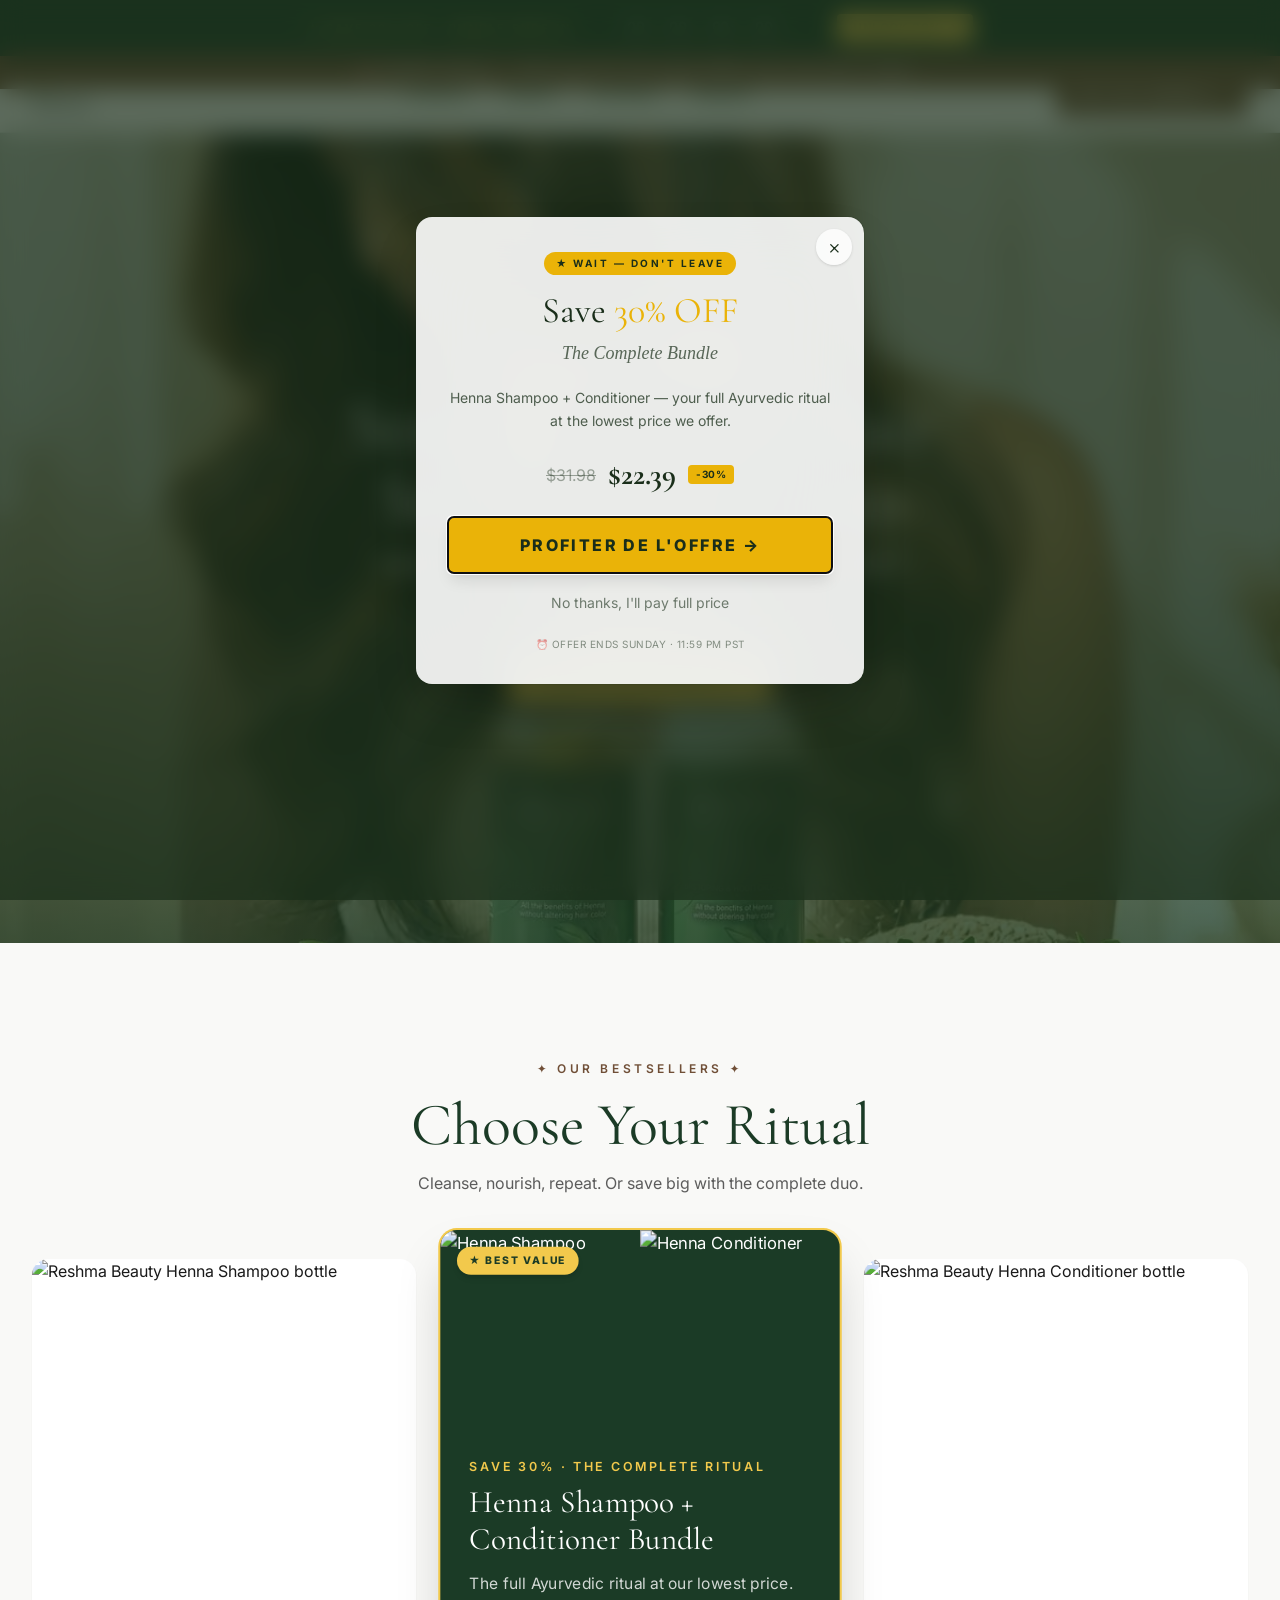
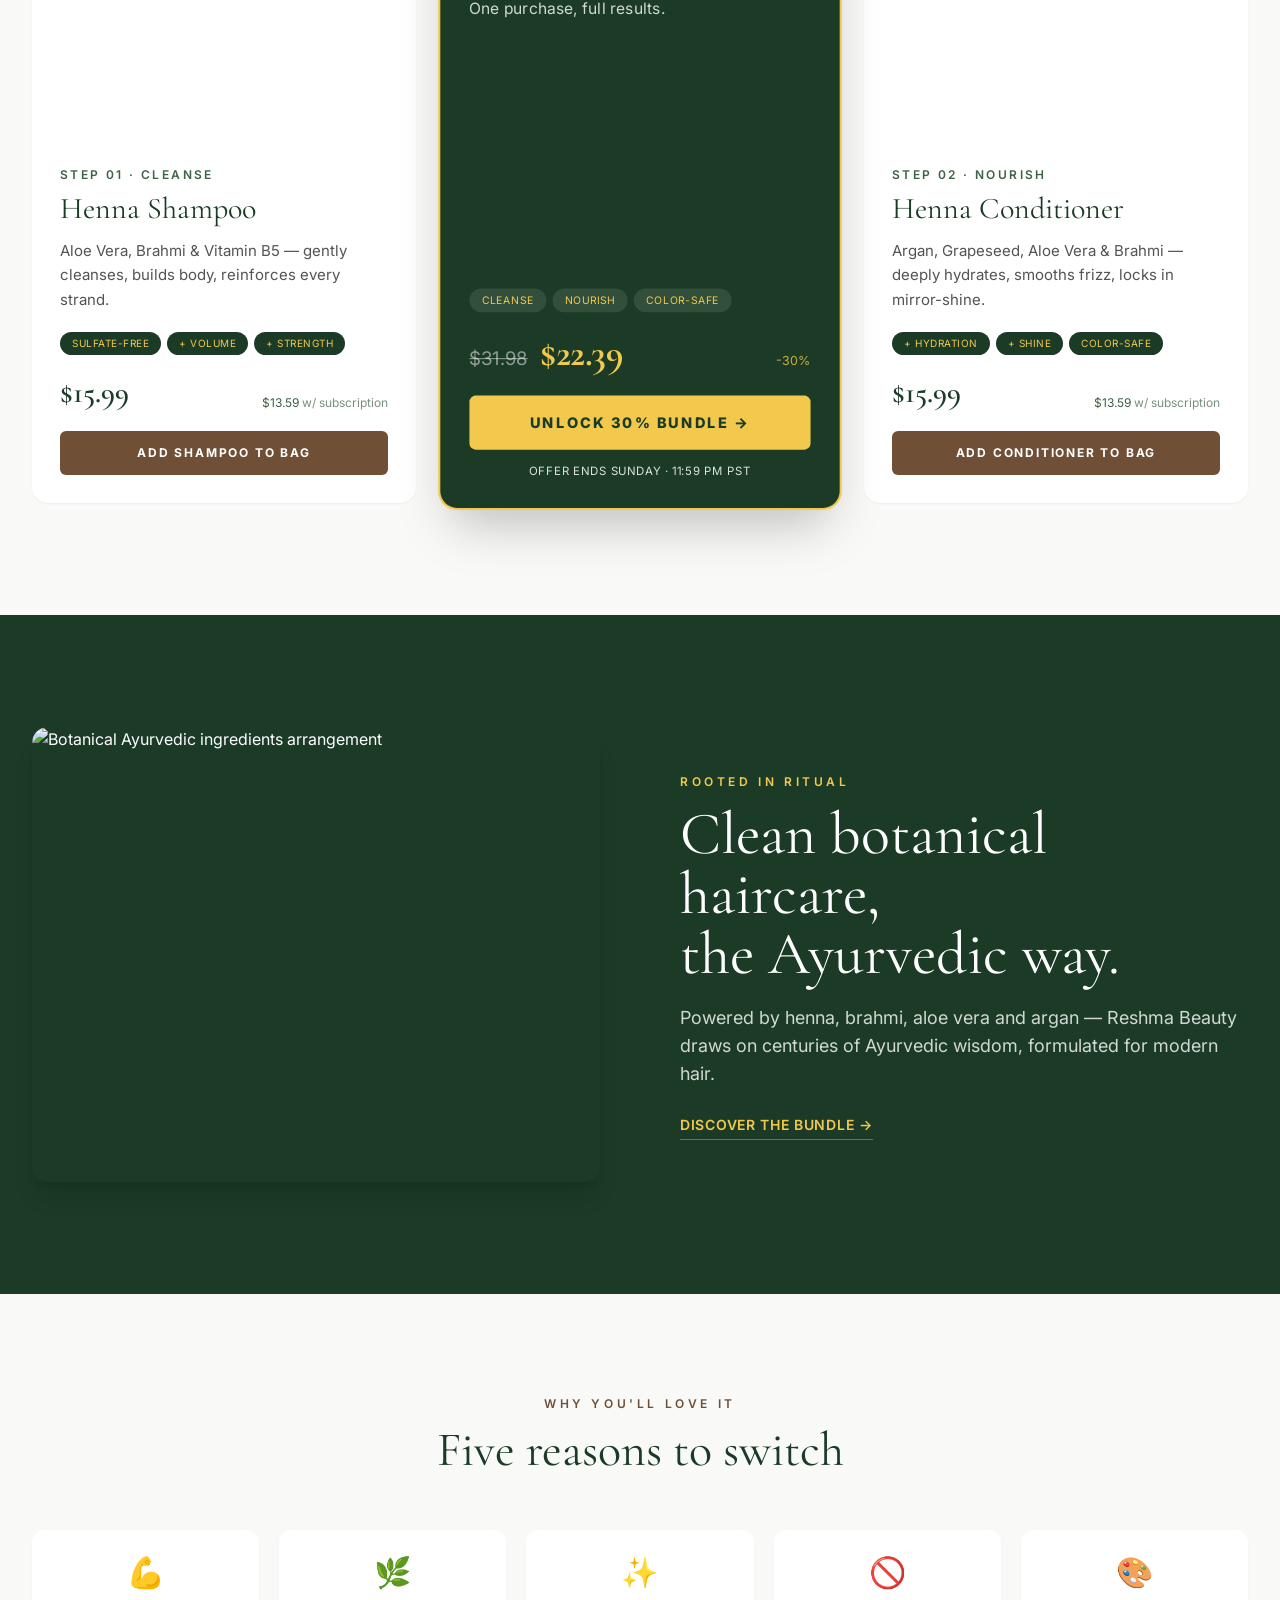
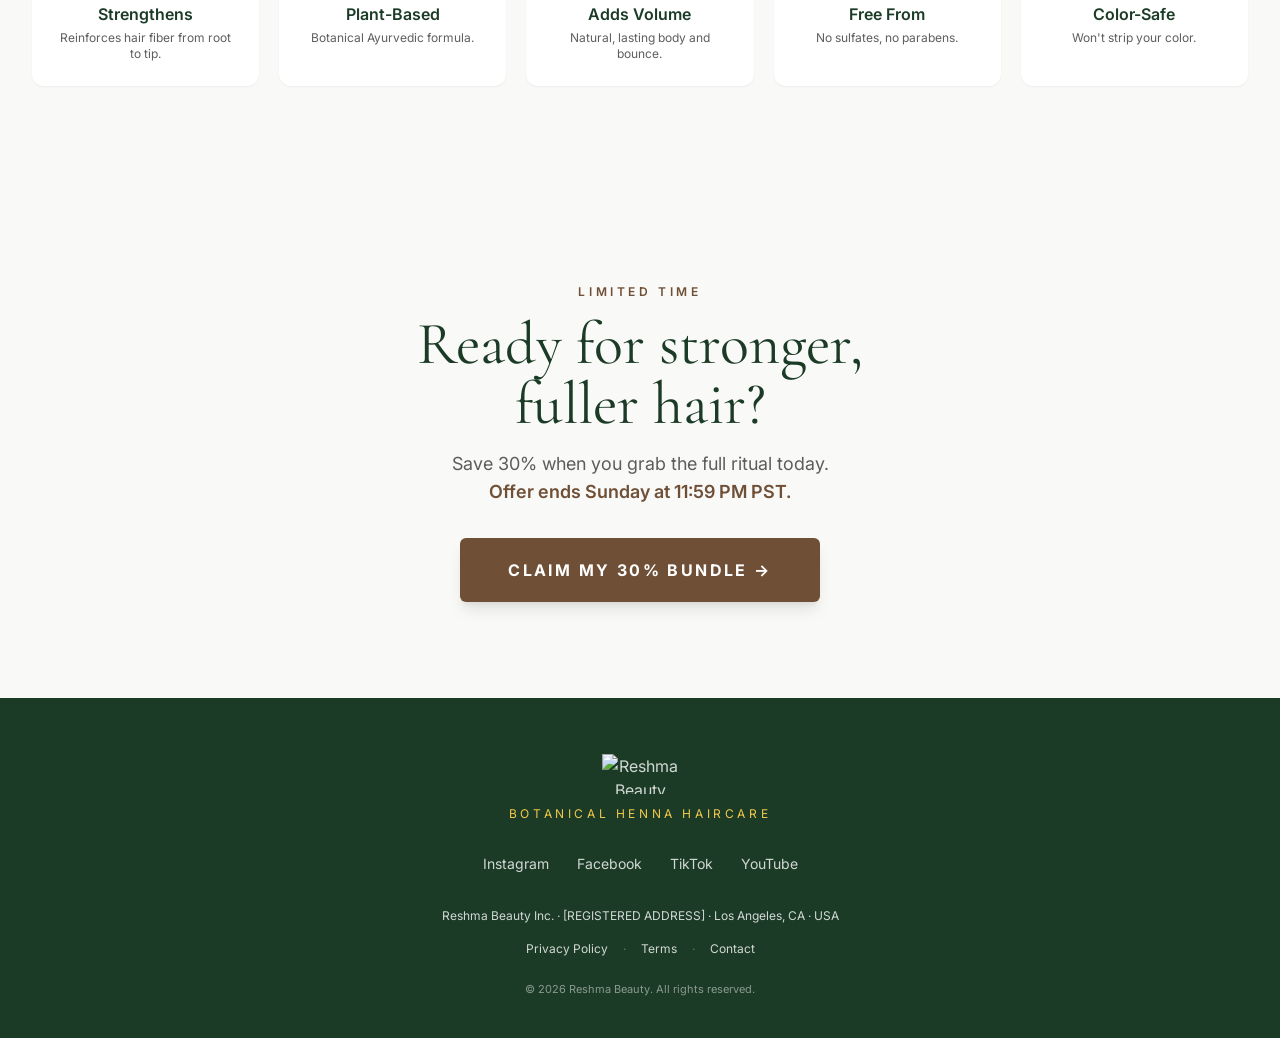
==== commit 1a62f056: "Add 3-stage popup conversion funnel (exit-intent + upsell + compare) Built on top of the existing Ta" ====
--- a/landing/index.html
+++ b/landing/index.html
@@ -54,25 +54,25 @@
   -->
 </head>
 
-<body class="bg-bg text-ink pt-16 sm:pt-12 pb-24 md:pb-0">
+<body class="bg-bg text-ink pt-[72px] sm:pt-14 pb-24 md:pb-0">
 
   <!-- ============ FIXED PROMO BANNER — same content on all screens ============ -->
-  <div id="promo-banner" class="fixed top-0 left-0 right-0 z-50 bg-green1 text-white border-b border-gold/15 shadow-sm">
-    <div class="max-w-7xl mx-auto px-3 md:px-6 py-2 md:py-2.5 flex flex-wrap items-center justify-center gap-x-3 md:gap-x-5 gap-y-1">
+  <div id="promo-banner" class="fixed top-0 left-0 right-0 z-50 bg-green1 text-white shadow-sm h-[72px] sm:h-14">
+    <div class="max-w-7xl mx-auto px-4 md:px-8 h-full flex flex-wrap items-center content-center justify-center gap-x-6 sm:gap-x-10 md:gap-x-14 gap-y-1">
 
       <span class="text-[10px] md:text-[11px] font-semibold uppercase tracking-[0.2em] text-gold whitespace-nowrap">
         ★ Save 30% OFF · Bundle ends in
       </span>
 
       <div id="countdown" role="timer" aria-live="polite"
-           class="inline-flex items-baseline tabular-nums text-sm md:text-base font-semibold whitespace-nowrap font-sans tracking-tight">
-        <span id="cd-days" class="text-white">--</span><span class="text-gold/70 ml-0.5 text-[9px] md:text-[10px] uppercase tracking-wider">d</span>
+           class="inline-flex items-baseline tabular-nums text-xs md:text-sm font-semibold whitespace-nowrap font-sans tracking-tight">
+        <span id="cd-days" class="text-white">--</span><span class="text-gold/70 ml-0.5 text-[8px] md:text-[9px] uppercase tracking-wider">d</span>
         <span class="text-gold/40 mx-1 md:mx-1.5">:</span>
-        <span id="cd-hours" class="text-white">--</span><span class="text-gold/70 ml-0.5 text-[9px] md:text-[10px] uppercase tracking-wider">h</span>
+        <span id="cd-hours" class="text-white">--</span><span class="text-gold/70 ml-0.5 text-[8px] md:text-[9px] uppercase tracking-wider">h</span>
         <span class="text-gold/40 mx-1 md:mx-1.5">:</span>
-        <span id="cd-minutes" class="text-white">--</span><span class="text-gold/70 ml-0.5 text-[9px] md:text-[10px] uppercase tracking-wider">m</span>
+        <span id="cd-minutes" class="text-white">--</span><span class="text-gold/70 ml-0.5 text-[8px] md:text-[9px] uppercase tracking-wider">m</span>
         <span class="text-gold/40 mx-1 md:mx-1.5">:</span>
-        <span id="cd-seconds" class="text-white">--</span><span class="text-gold/70 ml-0.5 text-[9px] md:text-[10px] uppercase tracking-wider">s</span>
+        <span id="cd-seconds" class="text-white">--</span><span class="text-gold/70 ml-0.5 text-[8px] md:text-[9px] uppercase tracking-wider">s</span>
       </div>
 
       <a href="https://reshmabeauty.com/collections/shampoo-conditioner?discount=HENNA30&amp;utm_source=landing&amp;utm_medium=banner&amp;utm_campaign=henna_bundle_30&amp;utm_content=banner_unlock"
@@ -87,7 +87,7 @@
   </div>
 
   <!-- ============ HEADER ============ -->
-  <header class="sticky top-16 sm:top-12 z-40 bg-bg/90 backdrop-blur-md border-b border-green1/10">
+  <header class="sticky top-[72px] sm:top-14 z-40 bg-bg/90 backdrop-blur-md border-b border-green1/10">
     <div class="max-w-7xl mx-auto px-5 md:px-8 py-3 md:py-4 flex items-center justify-between">
       <a href="#top" class="flex items-center gap-2 shrink-0">
         <img src="images/logo-reshma.png" alt="Reshma Beauty" width="400" height="210" class="h-7 md:h-9 w-auto">
@@ -185,6 +185,7 @@
             <span class="text-xs text-green2">$13.59 <span class="opacity-70">w/ subscription</span></span>
           </div>
           <a href="https://reshmabeauty.com/products/henna-shampoo?utm_source=landing&amp;utm_medium=card&amp;utm_campaign=henna_bundle_30&amp;utm_content=card_shampoo"
+             data-product-cta="shampoo"
              class="block w-full text-center bg-brown hover:bg-green1 text-white font-bold uppercase text-xs tracking-[0.15em] py-3.5 rounded-md transition">
             Add Shampoo to Bag
           </a>
@@ -267,6 +268,7 @@
             <span class="text-xs text-green2">$13.59 <span class="opacity-70">w/ subscription</span></span>
           </div>
           <a href="https://reshmabeauty.com/products/henna-conditioner?utm_source=landing&amp;utm_medium=card&amp;utm_campaign=henna_bundle_30&amp;utm_content=card_conditioner"
+             data-product-cta="conditioner"
              class="block w-full text-center bg-brown hover:bg-green1 text-white font-bold uppercase text-xs tracking-[0.15em] py-3.5 rounded-md transition">
             Add Conditioner to Bag
           </a>
@@ -431,5 +433,294 @@
     </a>
   </div>
 
+  <!-- ============================================================ -->
+  <!-- ============ CONVERSION FUNNEL POPUPS ====================== -->
+  <!-- ============================================================ -->
+
+  <!-- Popup #1 — Exit-intent Duo offer -->
+  <div id="popup-duo" data-popup class="hidden fixed inset-0 z-[100] items-center justify-center px-4 py-6">
+    <div class="popup-backdrop absolute inset-0 bg-[#1a2e1a]/70 backdrop-blur-md" data-popup-close></div>
+    <div class="popup-card relative w-full max-w-md bg-white/90 backdrop-blur-2xl rounded-2xl shadow-2xl ring-1 ring-[#1a2e1a]/10 overflow-hidden">
+      <button data-popup-close aria-label="Close"
+              class="absolute top-3 right-3 z-10 w-9 h-9 rounded-full bg-white/80 hover:bg-white text-[#1a2e1a] flex items-center justify-center text-xl font-light transition shadow">
+        ×
+      </button>
+      <div class="p-6 sm:p-8 text-center">
+        <span class="inline-block bg-[#eab308] text-[#1a2e1a] text-[10px] font-bold uppercase tracking-[0.25em] px-3 py-1 rounded-full mb-4">
+          ★ Wait — Don't Leave
+        </span>
+        <h2 class="font-serif text-3xl sm:text-4xl text-[#1a2e1a] leading-tight mb-2">
+          Save <span class="text-[#eab308]">30% OFF</span>
+        </h2>
+        <p class="font-serif italic text-lg text-[#1a2e1a]/70 mb-5">
+          The Complete Bundle
+        </p>
+        <p class="text-sm text-[#1a2e1a]/75 mb-6 leading-relaxed">
+          Henna Shampoo + Conditioner — your full Ayurvedic ritual at the lowest price we offer.
+        </p>
+        <div class="flex items-center justify-center gap-3 mb-6">
+          <span class="text-[#1a2e1a]/40 line-through text-base">$31.98</span>
+          <span class="font-serif text-3xl text-[#1a2e1a] font-bold">$22.39</span>
+          <span class="text-[10px] uppercase tracking-wider bg-[#eab308] text-[#1a2e1a] font-bold px-2 py-0.5 rounded">-30%</span>
+        </div>
+        <button id="btn-duo-yes"
+                class="block w-full bg-[#eab308] hover:bg-[#facc15] text-[#1a2e1a] font-extrabold uppercase tracking-[0.15em] py-4 rounded-md shadow-lg transition active:scale-[0.98] mb-3">
+          Profiter de l'offre →
+        </button>
+        <button data-popup-close
+                class="block w-full text-[#1a2e1a]/60 hover:text-[#1a2e1a] text-sm py-2 transition">
+          No thanks, I'll pay full price
+        </button>
+        <p class="text-[10px] text-[#1a2e1a]/50 mt-4 uppercase tracking-wider">
+          ⏰ Offer ends Sunday · 11:59 PM PST
+        </p>
+      </div>
+    </div>
+  </div>
+
+  <!-- Popup #2 — Upsell free shipping -->
+  <div id="popup-upsell" data-popup class="hidden fixed inset-0 z-[100] items-center justify-center px-4 py-6">
+    <div class="popup-backdrop absolute inset-0 bg-[#1a2e1a]/70 backdrop-blur-md" data-popup-close></div>
+    <div class="popup-card relative w-full max-w-lg bg-white/90 backdrop-blur-2xl rounded-2xl shadow-2xl ring-1 ring-[#1a2e1a]/10 overflow-hidden">
+      <button data-popup-close aria-label="Close"
+              class="absolute top-3 right-3 z-10 w-9 h-9 rounded-full bg-white/80 hover:bg-white text-[#1a2e1a] flex items-center justify-center text-xl font-light transition shadow">
+        ×
+      </button>
+      <div class="p-6 sm:p-8 text-center">
+        <span class="inline-block bg-[#eab308] text-[#1a2e1a] text-[10px] font-bold uppercase tracking-[0.25em] px-3 py-1 rounded-full mb-4">
+          ★ One More Thing
+        </span>
+        <h2 class="font-serif text-2xl sm:text-3xl text-[#1a2e1a] leading-tight mb-2">
+          Take 2 Bundles → <span class="text-[#eab308]">Free Shipping</span>
+        </h2>
+        <p class="text-sm text-[#1a2e1a]/70 mb-6">
+          Add a second bundle and we cover the shipping (save $10).
+        </p>
+
+        <div class="grid grid-cols-2 gap-3 mb-6 text-left">
+          <div class="bg-white/60 border border-[#1a2e1a]/10 rounded-xl p-4">
+            <p class="text-[10px] uppercase tracking-widest text-[#1a2e1a]/60 mb-1">1 Bundle</p>
+            <p class="font-serif text-2xl text-[#1a2e1a] font-bold mb-1">$22.39</p>
+            <p class="text-xs text-[#1a2e1a]/60">+ Shipping ~$10</p>
+          </div>
+          <div class="bg-[#1a2e1a] text-white border border-[#eab308]/40 ring-2 ring-[#eab308] rounded-xl p-4 relative">
+            <span class="absolute -top-2 left-1/2 -translate-x-1/2 bg-[#eab308] text-[#1a2e1a] text-[9px] font-bold uppercase tracking-wider px-2 py-0.5 rounded-full">Best Value</span>
+            <p class="text-[10px] uppercase tracking-widest text-[#eab308] mb-1">2 Bundles</p>
+            <p class="font-serif text-2xl text-white font-bold mb-1">$44.78</p>
+            <p class="text-xs text-[#eab308]"><strong>FREE shipping</strong></p>
+            <p class="text-[10px] text-white/70 mt-1">Save $10 on shipping</p>
+          </div>
+        </div>
+
+        <button id="btn-upsell-yes"
+                class="block w-full bg-[#eab308] hover:bg-[#facc15] text-[#1a2e1a] font-extrabold uppercase tracking-[0.15em] py-4 rounded-md shadow-lg transition active:scale-[0.98] mb-3">
+          Yes — Get 2 with Free Shipping
+        </button>
+        <button id="btn-upsell-no"
+                class="block w-full text-[#1a2e1a]/60 hover:text-[#1a2e1a] text-sm py-2 transition">
+          No, just 1 bundle
+        </button>
+      </div>
+    </div>
+  </div>
+
+  <!-- Popup #3 — Single product -> comparison -->
+  <div id="popup-compare" data-popup class="hidden fixed inset-0 z-[100] items-center justify-center px-4 py-6">
+    <div class="popup-backdrop absolute inset-0 bg-[#1a2e1a]/70 backdrop-blur-md" data-popup-close></div>
+    <div class="popup-card relative w-full max-w-2xl bg-white/90 backdrop-blur-2xl rounded-2xl shadow-2xl ring-1 ring-[#1a2e1a]/10 overflow-hidden max-h-[90vh] overflow-y-auto">
+      <button data-popup-close aria-label="Close"
+              class="absolute top-3 right-3 z-10 w-9 h-9 rounded-full bg-white/80 hover:bg-white text-[#1a2e1a] flex items-center justify-center text-xl font-light transition shadow">
+        ×
+      </button>
+      <div class="p-6 sm:p-8">
+        <div class="text-center mb-6">
+          <span class="inline-block text-[#eab308] text-[10px] font-bold uppercase tracking-[0.3em] mb-2">★ Better Deals Available</span>
+          <h2 class="font-serif text-2xl sm:text-3xl text-[#1a2e1a] leading-tight">
+            Wait — you can save more
+          </h2>
+          <p class="text-sm text-[#1a2e1a]/70 mt-2">
+            Choose the option that fits your routine
+          </p>
+        </div>
+
+        <div class="grid grid-cols-1 sm:grid-cols-3 gap-3 mb-2">
+          <!-- Option A: Solo -->
+          <div class="bg-white/60 border border-[#1a2e1a]/10 rounded-xl p-5 flex flex-col">
+            <p class="text-[10px] uppercase tracking-widest text-[#1a2e1a]/60 mb-1">Option A</p>
+            <h3 class="font-serif text-xl text-[#1a2e1a] mb-2"><span data-compare-product-name>Product</span> Only</h3>
+            <p class="text-xs text-[#1a2e1a]/60 mb-3 flex-1">Just the one item. No discount.</p>
+            <p class="font-serif text-2xl text-[#1a2e1a] font-bold mb-4">$15.99</p>
+            <button id="btn-compare-solo"
+                    class="block w-full bg-white border-2 border-[#1a2e1a]/15 hover:border-[#1a2e1a]/40 text-[#1a2e1a] font-bold uppercase text-xs tracking-wider py-3 rounded-md transition">
+              Keep Single Product
+            </button>
+          </div>
+
+          <!-- Option B: Duo -->
+          <div class="bg-[#1a2e1a]/5 border-2 border-[#eab308] rounded-xl p-5 flex flex-col relative">
+            <span class="absolute -top-2.5 left-1/2 -translate-x-1/2 bg-[#eab308] text-[#1a2e1a] text-[9px] font-extrabold uppercase tracking-wider px-3 py-1 rounded-full">★ Recommended</span>
+            <p class="text-[10px] uppercase tracking-widest text-[#1a2e1a]/60 mb-1 mt-1">Option B</p>
+            <h3 class="font-serif text-xl text-[#1a2e1a] mb-2">The Duo Bundle</h3>
+            <p class="text-xs text-[#1a2e1a]/60 mb-3 flex-1">Shampoo + Conditioner. Full ritual.</p>
+            <div class="flex items-baseline gap-2 mb-4">
+              <span class="text-[#1a2e1a]/40 line-through text-sm">$31.98</span>
+              <span class="font-serif text-2xl text-[#1a2e1a] font-bold">$22.39</span>
+              <span class="text-[9px] bg-[#eab308] text-[#1a2e1a] font-bold uppercase px-1.5 py-0.5 rounded">-30%</span>
+            </div>
+            <button id="btn-compare-duo"
+                    class="block w-full bg-[#eab308] hover:bg-[#facc15] text-[#1a2e1a] font-extrabold uppercase text-xs tracking-wider py-3 rounded-md transition active:scale-[0.98]">
+              Get the Duo →
+            </button>
+          </div>
+
+          <!-- Option C: 2x Duo -->
+          <div class="bg-[#1a2e1a] text-white rounded-xl p-5 flex flex-col relative">
+            <span class="absolute -top-2.5 left-1/2 -translate-x-1/2 bg-white text-[#1a2e1a] text-[9px] font-extrabold uppercase tracking-wider px-3 py-1 rounded-full">★ Best Value</span>
+            <p class="text-[10px] uppercase tracking-widest text-[#eab308]/80 mb-1 mt-1">Option C</p>
+            <h3 class="font-serif text-xl text-white mb-2">2× The Duo</h3>
+            <p class="text-xs text-white/70 mb-3 flex-1">Two bundles. Free shipping included.</p>
+            <div class="flex items-baseline gap-2 mb-4">
+              <span class="font-serif text-2xl text-[#eab308] font-bold">$44.78</span>
+              <span class="text-[9px] bg-[#eab308] text-[#1a2e1a] font-bold uppercase px-1.5 py-0.5 rounded">FREE SHIP</span>
+            </div>
+            <button id="btn-compare-2duo"
+                    class="block w-full bg-white hover:bg-[#eab308] text-[#1a2e1a] font-extrabold uppercase text-xs tracking-wider py-3 rounded-md transition active:scale-[0.98]">
+              Lock in Best Value →
+            </button>
+          </div>
+        </div>
+      </div>
+    </div>
+  </div>
+
+  <!-- ============ FUNNEL POPUPS SCRIPT ============ -->
+  <script>
+    (function () {
+      // ===== Shopify integration — replace these placeholders with real variant IDs =====
+      // Find them in Shopify Admin -> Products -> [Product] -> Variants -> URL ends with /variants/123456789
+      var VARIANT = {
+        shampoo:     'REPLACE_WITH_SHAMPOO_VARIANT_ID',
+        conditioner: 'REPLACE_WITH_CONDITIONER_VARIANT_ID',
+        bundle:      'REPLACE_WITH_BUNDLE_VARIANT_ID',
+      };
+      var SHOPIFY_DOMAIN = 'reshmabeauty.com';
+      var DISCOUNT       = 'HENNA30'; // Shopify automatic discount code (set in Admin -> Discounts)
+
+      // ===== Helpers =====
+      function cartUrl(variant, qty, utmContent) {
+        var params = [
+          'discount=' + DISCOUNT,
+          'utm_source=landing',
+          'utm_medium=popup',
+          'utm_campaign=henna_bundle_30',
+          'utm_content=' + (utmContent || 'popup')
+        ].join('&');
+        return 'https://' + SHOPIFY_DOMAIN + '/cart/' + variant + ':' + qty + '?' + params;
+      }
+
+      function showPopup(id) {
+        var el = document.getElementById(id);
+        if (!el) return;
+        el.classList.remove('hidden');
+        el.classList.add('flex');
+        document.body.classList.add('popup-locked');
+        var firstFocus = el.querySelector('button:not([data-popup-close])');
+        if (firstFocus) setTimeout(function(){ firstFocus.focus(); }, 50);
+      }
+      function hidePopup(id) {
+        var el = document.getElementById(id);
+        if (!el) return;
+        el.classList.add('hidden');
+        el.classList.remove('flex');
+        if (!document.querySelector('[data-popup]:not(.hidden)')) {
+          document.body.classList.remove('popup-locked');
+        }
+      }
+      function hideAllPopups() {
+        document.querySelectorAll('[data-popup]').forEach(function(p){ p.classList.add('hidden'); p.classList.remove('flex'); });
+        document.body.classList.remove('popup-locked');
+      }
+
+      // ===== Generic close handlers =====
+      document.querySelectorAll('[data-popup-close]').forEach(function(el){
+        el.addEventListener('click', function(e){
+          // close the nearest popup ancestor
+          var popup = e.currentTarget.closest('[data-popup]');
+          if (popup) hidePopup(popup.id);
+        });
+      });
+      document.addEventListener('keydown', function(e){
+        if (e.key === 'Escape') hideAllPopups();
+      });
+
+      // ===== Funnel: Popup #1 (Exit-intent) -> #2 (Upsell) =====
+      var EXIT_KEY = 'reshma_exit_popup_shown';
+
+      function maybeShowExitPopup() {
+        if (localStorage.getItem(EXIT_KEY)) return;
+        if (document.querySelector('[data-popup]:not(.hidden)')) return; // already a popup open
+        localStorage.setItem(EXIT_KEY, '1');
+        showPopup('popup-duo');
+      }
+
+      // Desktop trigger: cursor leaves through top of viewport
+      document.addEventListener('mouseleave', function(e){
+        if (e.clientY <= 0) maybeShowExitPopup();
+      });
+
+      // Mobile trigger: rapid scroll up near the top, OR 45 sec inactivity fallback
+      var lastY = window.scrollY, lastT = Date.now();
+      window.addEventListener('scroll', function(){
+        var now = Date.now();
+        var dy = window.scrollY - lastY;
+        var dt = now - lastT;
+        // upward scroll faster than ~1.5px/ms when within first 100px of page
+        if (dy < -50 && dt < 250 && window.scrollY < 100) maybeShowExitPopup();
+        lastY = window.scrollY; lastT = now;
+      }, { passive: true });
+
+      setTimeout(maybeShowExitPopup, 45000); // 45 sec safety net for mobile
+
+      document.getElementById('btn-duo-yes').addEventListener('click', function(){
+        hidePopup('popup-duo');
+        showPopup('popup-upsell');
+      });
+
+      document.getElementById('btn-upsell-yes').addEventListener('click', function(){
+        window.location.href = cartUrl(VARIANT.bundle, 2, 'popup_upsell_2x');
+      });
+      document.getElementById('btn-upsell-no').addEventListener('click', function(){
+        window.location.href = cartUrl(VARIANT.bundle, 1, 'popup_upsell_1x');
+      });
+
+      // ===== Single-product CTA interception -> Popup #3 (compare) =====
+      var compareEl = document.getElementById('popup-compare');
+
+      document.querySelectorAll('[data-product-cta]').forEach(function(btn){
+        btn.addEventListener('click', function(e){
+          e.preventDefault();
+          var product = btn.getAttribute('data-product-cta'); // 'shampoo' | 'conditioner'
+          compareEl.dataset.product = product;
+          // update product name in Option A title
+          var label = product === 'shampoo' ? 'Shampoo' : 'Conditioner';
+          compareEl.querySelectorAll('[data-compare-product-name]').forEach(function(n){ n.textContent = label; });
+          showPopup('popup-compare');
+        });
+      });
+
+      document.getElementById('btn-compare-solo').addEventListener('click', function(){
+        var product = compareEl.dataset.product;
+        var variant = product === 'shampoo' ? VARIANT.shampoo : VARIANT.conditioner;
+        window.location.href = cartUrl(variant, 1, 'popup_compare_solo_' + product);
+      });
+      document.getElementById('btn-compare-duo').addEventListener('click', function(){
+        window.location.href = cartUrl(VARIANT.bundle, 1, 'popup_compare_duo');
+      });
+      document.getElementById('btn-compare-2duo').addEventListener('click', function(){
+        window.location.href = cartUrl(VARIANT.bundle, 2, 'popup_compare_2duo');
+      });
+    })();
+  </script>
+
 </body>
 </html>
--- a/landing/style.css
+++ b/landing/style.css
@@ -1 +1 @@
-*,:after,:before{--tw-border-spacing-x:0;--tw-border-spacing-y:0;--tw-translate-x:0;--tw-translate-y:0;--tw-rotate:0;--tw-skew-x:0;--tw-skew-y:0;--tw-scale-x:1;--tw-scale-y:1;--tw-pan-x: ;--tw-pan-y: ;--tw-pinch-zoom: ;--tw-scroll-snap-strictness:proximity;--tw-gradient-from-position: ;--tw-gradient-via-position: ;--tw-gradient-to-position: ;--tw-ordinal: ;--tw-slashed-zero: ;--tw-numeric-figure: ;--tw-numeric-spacing: ;--tw-numeric-fraction: ;--tw-ring-inset: ;--tw-ring-offset-width:0px;--tw-ring-offset-color:#fff;--tw-ring-color:rgba(59,130,246,.5);--tw-ring-offset-shadow:0 0 #0000;--tw-ring-shadow:0 0 #0000;--tw-shadow:0 0 #0000;--tw-shadow-colored:0 0 #0000;--tw-blur: ;--tw-brightness: ;--tw-contrast: ;--tw-grayscale: ;--tw-hue-rotate: ;--tw-invert: ;--tw-saturate: ;--tw-sepia: ;--tw-drop-shadow: ;--tw-backdrop-blur: ;--tw-backdrop-brightness: ;--tw-backdrop-contrast: ;--tw-backdrop-grayscale: ;--tw-backdrop-hue-rotate: ;--tw-backdrop-invert: ;--tw-backdrop-opacity: ;--tw-backdrop-saturate: ;--tw-backdrop-sepia: ;--tw-contain-size: ;--tw-contain-layout: ;--tw-contain-paint: ;--tw-contain-style: }::backdrop{--tw-border-spacing-x:0;--tw-border-spacing-y:0;--tw-translate-x:0;--tw-translate-y:0;--tw-rotate:0;--tw-skew-x:0;--tw-skew-y:0;--tw-scale-x:1;--tw-scale-y:1;--tw-pan-x: ;--tw-pan-y: ;--tw-pinch-zoom: ;--tw-scroll-snap-strictness:proximity;--tw-gradient-from-position: ;--tw-gradient-via-position: ;--tw-gradient-to-position: ;--tw-ordinal: ;--tw-slashed-zero: ;--tw-numeric-figure: ;--tw-numeric-spacing: ;--tw-numeric-fraction: ;--tw-ring-inset: ;--tw-ring-offset-width:0px;--tw-ring-offset-color:#fff;--tw-ring-color:rgba(59,130,246,.5);--tw-ring-offset-shadow:0 0 #0000;--tw-ring-shadow:0 0 #0000;--tw-shadow:0 0 #0000;--tw-shadow-colored:0 0 #0000;--tw-blur: ;--tw-brightness: ;--tw-contrast: ;--tw-grayscale: ;--tw-hue-rotate: ;--tw-invert: ;--tw-saturate: ;--tw-sepia: ;--tw-drop-shadow: ;--tw-backdrop-blur: ;--tw-backdrop-brightness: ;--tw-backdrop-contrast: ;--tw-backdrop-grayscale: ;--tw-backdrop-hue-rotate: ;--tw-backdrop-invert: ;--tw-backdrop-opacity: ;--tw-backdrop-saturate: ;--tw-backdrop-sepia: ;--tw-contain-size: ;--tw-contain-layout: ;--tw-contain-paint: ;--tw-contain-style: }/*! tailwindcss v3.4.19 | MIT License | https://tailwindcss.com*/*,:after,:before{box-sizing:border-box;border:0 solid #e5e7eb}:after,:before{--tw-content:""}:host,html{line-height:1.5;-webkit-text-size-adjust:100%;-moz-tab-size:4;-o-tab-size:4;tab-size:4;font-family:Inter,ui-sans-serif,system-ui,sans-serif;font-feature-settings:normal;font-variation-settings:normal;-webkit-tap-highlight-color:transparent}body{margin:0;line-height:inherit}hr{height:0;color:inherit;border-top-width:1px}abbr:where([title]){-webkit-text-decoration:underline dotted;text-decoration:underline dotted}h1,h2,h3,h4,h5,h6{font-size:inherit;font-weight:inherit}a{color:inherit;text-decoration:inherit}b,strong{font-weight:bolder}code,kbd,pre,samp{font-family:ui-monospace,SFMono-Regular,Menlo,Monaco,Consolas,Liberation Mono,Courier New,monospace;font-feature-settings:normal;font-variation-settings:normal;font-size:1em}small{font-size:80%}sub,sup{font-size:75%;line-height:0;position:relative;vertical-align:baseline}sub{bottom:-.25em}sup{top:-.5em}table{text-indent:0;border-color:inherit;border-collapse:collapse}button,input,optgroup,select,textarea{font-family:inherit;font-feature-settings:inherit;font-variation-settings:inherit;font-size:100%;font-weight:inherit;line-height:inherit;letter-spacing:inherit;color:inherit;margin:0;padding:0}button,select{text-transform:none}button,input:where([type=button]),input:where([type=reset]),input:where([type=submit]){-webkit-appearance:button;background-color:transparent;background-image:none}:-moz-focusring{outline:auto}:-moz-ui-invalid{box-shadow:none}progress{vertical-align:baseline}::-webkit-inner-spin-button,::-webkit-outer-spin-button{height:auto}[type=search]{-webkit-appearance:textfield;outline-offset:-2px}::-webkit-search-decoration{-webkit-appearance:none}::-webkit-file-upload-button{-webkit-appearance:button;font:inherit}summary{display:list-item}blockquote,dd,dl,figure,h1,h2,h3,h4,h5,h6,hr,p,pre{margin:0}fieldset{margin:0}fieldset,legend{padding:0}menu,ol,ul{list-style:none;margin:0;padding:0}dialog{padding:0}textarea{resize:vertical}input::-moz-placeholder,textarea::-moz-placeholder{opacity:1;color:#9ca3af}input::placeholder,textarea::placeholder{opacity:1;color:#9ca3af}[role=button],button{cursor:pointer}:disabled{cursor:default}audio,canvas,embed,iframe,img,object,svg,video{display:block;vertical-align:middle}img,video{max-width:100%;height:auto}[hidden]:where(:not([hidden=until-found])){display:none}.fixed{position:fixed}.absolute{position:absolute}.relative{position:relative}.sticky{position:sticky}.inset-0{inset:0}.bottom-0{bottom:0}.left-0{left:0}.left-4{left:1rem}.right-0{right:0}.top-0{top:0}.top-16{top:4rem}.top-4{top:1rem}.z-10{z-index:10}.z-40{z-index:40}.z-50{z-index:50}.order-1{order:1}.order-2{order:2}.mx-1{margin-left:.25rem;margin-right:.25rem}.mx-1\.5{margin-left:.375rem;margin-right:.375rem}.mx-auto{margin-left:auto;margin-right:auto}.mb-1{margin-bottom:.25rem}.mb-10{margin-bottom:2.5rem}.mb-12{margin-bottom:3rem}.mb-2{margin-bottom:.5rem}.mb-3{margin-bottom:.75rem}.mb-4{margin-bottom:1rem}.mb-5{margin-bottom:1.25rem}.mb-6{margin-bottom:1.5rem}.mb-8{margin-bottom:2rem}.ml-0\.5{margin-left:.125rem}.ml-auto{margin-left:auto}.mt-3{margin-top:.75rem}.mt-4{margin-top:1rem}.mt-6{margin-top:1.5rem}.block{display:block}.inline-block{display:inline-block}.flex{display:flex}.inline-flex{display:inline-flex}.grid{display:grid}.hidden{display:none}.aspect-\[4\/3\]{aspect-ratio:4/3}.aspect-\[4\/5\]{aspect-ratio:4/5}.aspect-square{aspect-ratio:1/1}.h-10{height:2.5rem}.h-7{height:1.75rem}.h-\[85svh\]{height:85svh}.h-full{height:100%}.w-auto{width:auto}.w-full{width:100%}.max-w-3xl{max-width:48rem}.max-w-7xl{max-width:80rem}.max-w-xl{max-width:36rem}.flex-1{flex:1 1 0%}.shrink-0{flex-shrink:0}.transform{transform:translate(var(--tw-translate-x),var(--tw-translate-y)) rotate(var(--tw-rotate)) skewX(var(--tw-skew-x)) skewY(var(--tw-skew-y)) scaleX(var(--tw-scale-x)) scaleY(var(--tw-scale-y))}.grid-cols-1{grid-template-columns:repeat(1,minmax(0,1fr))}.grid-cols-2{grid-template-columns:repeat(2,minmax(0,1fr))}.flex-col{flex-direction:column}.flex-wrap{flex-wrap:wrap}.items-end{align-items:flex-end}.items-center{align-items:center}.items-baseline{align-items:baseline}.justify-end{justify-content:flex-end}.justify-center{justify-content:center}.justify-between{justify-content:space-between}.gap-1\.5{gap:.375rem}.gap-10{gap:2.5rem}.gap-2{gap:.5rem}.gap-3{gap:.75rem}.gap-4{gap:1rem}.gap-5{gap:1.25rem}.gap-6{gap:1.5rem}.gap-7{gap:1.75rem}.gap-x-3{-moz-column-gap:.75rem;column-gap:.75rem}.gap-y-1{row-gap:.25rem}.space-x-3>:not([hidden])~:not([hidden]){--tw-space-x-reverse:0;margin-right:calc(.75rem*var(--tw-space-x-reverse));margin-left:calc(.75rem*(1 - var(--tw-space-x-reverse)))}.overflow-hidden{overflow:hidden}.whitespace-nowrap{white-space:nowrap}.rounded{border-radius:.25rem}.rounded-2xl{border-radius:1rem}.rounded-full{border-radius:9999px}.rounded-md{border-radius:.375rem}.rounded-xl{border-radius:.75rem}.border-b{border-bottom-width:1px}.border-t{border-top-width:1px}.border-gold\/15{border-color:rgba(242,201,76,.15)}.border-gold\/40{border-color:rgba(242,201,76,.4)}.border-green1\/10{border-color:rgba(27,59,38,.1)}.border-green1\/15{border-color:rgba(27,59,38,.15)}.bg-bg{--tw-bg-opacity:1;background-color:rgb(249 249 247/var(--tw-bg-opacity,1))}.bg-bg\/90{background-color:hsla(60,14%,97%,.9)}.bg-bg\/95{background-color:hsla(60,14%,97%,.95)}.bg-brown{--tw-bg-opacity:1;background-color:rgb(112 79 55/var(--tw-bg-opacity,1))}.bg-gold{--tw-bg-opacity:1;background-color:rgb(242 201 76/var(--tw-bg-opacity,1))}.bg-green1{--tw-bg-opacity:1;background-color:rgb(27 59 38/var(--tw-bg-opacity,1))}.bg-white{--tw-bg-opacity:1;background-color:rgb(255 255 255/var(--tw-bg-opacity,1))}.bg-white\/10{background-color:hsla(0,0%,100%,.1)}.bg-gradient-to-b{background-image:linear-gradient(to bottom,var(--tw-gradient-stops))}.from-green1\/30{--tw-gradient-from:rgba(27,59,38,.3) var(--tw-gradient-from-position);--tw-gradient-to:rgba(27,59,38,0) var(--tw-gradient-to-position);--tw-gradient-stops:var(--tw-gradient-from),var(--tw-gradient-to)}.via-green1\/40{--tw-gradient-to:rgba(27,59,38,0) var(--tw-gradient-to-position);--tw-gradient-stops:var(--tw-gradient-from),rgba(27,59,38,.4) var(--tw-gradient-via-position),var(--tw-gradient-to)}.to-green1\/80{--tw-gradient-to:rgba(27,59,38,.8) var(--tw-gradient-to-position)}.object-cover{-o-object-fit:cover;object-fit:cover}.object-center{-o-object-position:center;object-position:center}.p-6{padding:1.5rem}.px-10{padding-left:2.5rem;padding-right:2.5rem}.px-2\.5{padding-left:.625rem;padding-right:.625rem}.px-3{padding-left:.75rem;padding-right:.75rem}.px-4{padding-left:1rem;padding-right:1rem}.px-5{padding-left:1.25rem;padding-right:1.25rem}.px-6{padding-left:1.5rem;padding-right:1.5rem}.px-8{padding-left:2rem;padding-right:2rem}.py-1{padding-top:.25rem;padding-bottom:.25rem}.py-1\.5{padding-top:.375rem;padding-bottom:.375rem}.py-16{padding-top:4rem;padding-bottom:4rem}.py-2{padding-top:.5rem;padding-bottom:.5rem}.py-3{padding-top:.75rem;padding-bottom:.75rem}.py-3\.5{padding-top:.875rem;padding-bottom:.875rem}.py-4{padding-top:1rem;padding-bottom:1rem}.pb-1{padding-bottom:.25rem}.pb-10{padding-bottom:2.5rem}.pb-14{padding-bottom:3.5rem}.pb-24{padding-bottom:6rem}.pt-14{padding-top:3.5rem}.pt-16{padding-top:4rem}.text-center{text-align:center}.font-sans{font-family:Inter,ui-sans-serif,system-ui,sans-serif}.font-serif{font-family:Cormorant Garamond,Georgia,serif}.text-2xl{font-size:1.5rem;line-height:2rem}.text-3xl{font-size:1.875rem;line-height:2.25rem}.text-4xl{font-size:2.25rem;line-height:2.5rem}.text-\[10px\]{font-size:10px}.text-\[11px\]{font-size:11px}.text-\[9px\]{font-size:9px}.text-base{font-size:1rem;line-height:1.5rem}.text-sm{font-size:.875rem;line-height:1.25rem}.text-xs{font-size:.75rem;line-height:1rem}.font-bold{font-weight:700}.font-extrabold{font-weight:800}.font-medium{font-weight:500}.font-semibold{font-weight:600}.uppercase{text-transform:uppercase}.tabular-nums{--tw-numeric-spacing:tabular-nums;font-variant-numeric:var(--tw-ordinal) var(--tw-slashed-zero) var(--tw-numeric-figure) var(--tw-numeric-spacing) var(--tw-numeric-fraction)}.leading-\[1\.05\]{line-height:1.05}.leading-\[1\.1\]{line-height:1.1}.leading-relaxed{line-height:1.625}.leading-tight{line-height:1.25}.tracking-\[0\.15em\]{letter-spacing:.15em}.tracking-\[0\.25em\]{letter-spacing:.25em}.tracking-\[0\.2em\]{letter-spacing:.2em}.tracking-\[0\.3em\]{letter-spacing:.3em}.tracking-tight{letter-spacing:-.025em}.tracking-wider{letter-spacing:.05em}.text-brown{--tw-text-opacity:1;color:rgb(112 79 55/var(--tw-text-opacity,1))}.text-gold{--tw-text-opacity:1;color:rgb(242 201 76/var(--tw-text-opacity,1))}.text-gold\/40{color:rgba(242,201,76,.4)}.text-gold\/70{color:rgba(242,201,76,.7)}.text-gold\/80{color:rgba(242,201,76,.8)}.text-green1{--tw-text-opacity:1;color:rgb(27 59 38/var(--tw-text-opacity,1))}.text-green2{--tw-text-opacity:1;color:rgb(61 99 70/var(--tw-text-opacity,1))}.text-ink{--tw-text-opacity:1;color:rgb(26 26 26/var(--tw-text-opacity,1))}.text-ink\/70{color:rgba(26,26,26,.7)}.text-ink\/75{color:rgba(26,26,26,.75)}.text-white{--tw-text-opacity:1;color:rgb(255 255 255/var(--tw-text-opacity,1))}.text-white\/50{color:hsla(0,0%,100%,.5)}.text-white\/80{color:hsla(0,0%,100%,.8)}.text-white\/85{color:hsla(0,0%,100%,.85)}.text-white\/90{color:hsla(0,0%,100%,.9)}.line-through{text-decoration-line:line-through}.opacity-40{opacity:.4}.opacity-50{opacity:.5}.opacity-60{opacity:.6}.opacity-70{opacity:.7}.shadow-2xl{--tw-shadow:0 25px 50px -12px rgba(0,0,0,.25);--tw-shadow-colored:0 25px 50px -12px var(--tw-shadow-color)}.shadow-2xl,.shadow-\[0_-4px_16px_rgba\(0\2c 0\2c 0\2c 0\.08\)\]{box-shadow:var(--tw-ring-offset-shadow,0 0 #0000),var(--tw-ring-shadow,0 0 #0000),var(--tw-shadow)}.shadow-\[0_-4px_16px_rgba\(0\2c 0\2c 0\2c 0\.08\)\]{--tw-shadow:0 -4px 16px rgba(0,0,0,.08);--tw-shadow-colored:0 -4px 16px var(--tw-shadow-color)}.shadow-lg{--tw-shadow:0 10px 15px -3px rgba(0,0,0,.1),0 4px 6px -4px rgba(0,0,0,.1);--tw-shadow-colored:0 10px 15px -3px var(--tw-shadow-color),0 4px 6px -4px var(--tw-shadow-color)}.shadow-lg,.shadow-md{box-shadow:var(--tw-ring-offset-shadow,0 0 #0000),var(--tw-ring-shadow,0 0 #0000),var(--tw-shadow)}.shadow-md{--tw-shadow:0 4px 6px -1px rgba(0,0,0,.1),0 2px 4px -2px rgba(0,0,0,.1);--tw-shadow-colored:0 4px 6px -1px var(--tw-shadow-color),0 2px 4px -2px var(--tw-shadow-color)}.shadow-sm{--tw-shadow:0 1px 2px 0 rgba(0,0,0,.05);--tw-shadow-colored:0 1px 2px 0 var(--tw-shadow-color)}.shadow-sm,.shadow-xl{box-shadow:var(--tw-ring-offset-shadow,0 0 #0000),var(--tw-ring-shadow,0 0 #0000),var(--tw-shadow)}.shadow-xl{--tw-shadow:0 20px 25px -5px rgba(0,0,0,.1),0 8px 10px -6px rgba(0,0,0,.1);--tw-shadow-colored:0 20px 25px -5px var(--tw-shadow-color),0 8px 10px -6px var(--tw-shadow-color)}.ring-2{--tw-ring-offset-shadow:var(--tw-ring-inset) 0 0 0 var(--tw-ring-offset-width) var(--tw-ring-offset-color);--tw-ring-shadow:var(--tw-ring-inset) 0 0 0 calc(2px + var(--tw-ring-offset-width)) var(--tw-ring-color);box-shadow:var(--tw-ring-offset-shadow),var(--tw-ring-shadow),var(--tw-shadow,0 0 #0000)}.ring-gold{--tw-ring-opacity:1;--tw-ring-color:rgb(242 201 76/var(--tw-ring-opacity,1))}.backdrop-blur-lg{--tw-backdrop-blur:blur(16px)}.backdrop-blur-lg,.backdrop-blur-md{-webkit-backdrop-filter:var(--tw-backdrop-blur) var(--tw-backdrop-brightness) var(--tw-backdrop-contrast) var(--tw-backdrop-grayscale) var(--tw-backdrop-hue-rotate) var(--tw-backdrop-invert) var(--tw-backdrop-opacity) var(--tw-backdrop-saturate) var(--tw-backdrop-sepia);backdrop-filter:var(--tw-backdrop-blur) var(--tw-backdrop-brightness) var(--tw-backdrop-contrast) var(--tw-backdrop-grayscale) var(--tw-backdrop-hue-rotate) var(--tw-backdrop-invert) var(--tw-backdrop-opacity) var(--tw-backdrop-saturate) var(--tw-backdrop-sepia)}.backdrop-blur-md{--tw-backdrop-blur:blur(12px)}.transition{transition-property:color,background-color,border-color,text-decoration-color,fill,stroke,opacity,box-shadow,transform,filter,-webkit-backdrop-filter;transition-property:color,background-color,border-color,text-decoration-color,fill,stroke,opacity,box-shadow,transform,filter,backdrop-filter;transition-property:color,background-color,border-color,text-decoration-color,fill,stroke,opacity,box-shadow,transform,filter,backdrop-filter,-webkit-backdrop-filter;transition-timing-function:cubic-bezier(.4,0,.2,1);transition-duration:.15s}.duration-300{transition-duration:.3s}.duration-500{transition-duration:.5s}html{scroll-behavior:smooth;scroll-padding-top:80px}body{font-family:Inter,ui-sans-serif,system-ui,sans-serif;-webkit-font-smoothing:antialiased;overflow-x:clip}.font-serif{font-family:Cormorant Garamond,Georgia,serif}.hover\:-translate-y-0\.5:hover{--tw-translate-y:-0.125rem}.hover\:-translate-y-0\.5:hover,.hover\:scale-\[1\.02\]:hover{transform:translate(var(--tw-translate-x),var(--tw-translate-y)) rotate(var(--tw-rotate)) skewX(var(--tw-skew-x)) skewY(var(--tw-skew-y)) scaleX(var(--tw-scale-x)) scaleY(var(--tw-scale-y))}.hover\:scale-\[1\.02\]:hover{--tw-scale-x:1.02;--tw-scale-y:1.02}.hover\:border-gold:hover{--tw-border-opacity:1;border-color:rgb(242 201 76/var(--tw-border-opacity,1))}.hover\:bg-green1:hover{--tw-bg-opacity:1;background-color:rgb(27 59 38/var(--tw-bg-opacity,1))}.hover\:bg-white:hover{--tw-bg-opacity:1;background-color:rgb(255 255 255/var(--tw-bg-opacity,1))}.hover\:text-brown:hover{--tw-text-opacity:1;color:rgb(112 79 55/var(--tw-text-opacity,1))}.hover\:text-gold:hover{--tw-text-opacity:1;color:rgb(242 201 76/var(--tw-text-opacity,1))}.hover\:shadow-2xl:hover{--tw-shadow:0 25px 50px -12px rgba(0,0,0,.25);--tw-shadow-colored:0 25px 50px -12px var(--tw-shadow-color)}.hover\:shadow-2xl:hover,.hover\:shadow-md:hover{box-shadow:var(--tw-ring-offset-shadow,0 0 #0000),var(--tw-ring-shadow,0 0 #0000),var(--tw-shadow)}.hover\:shadow-md:hover{--tw-shadow:0 4px 6px -1px rgba(0,0,0,.1),0 2px 4px -2px rgba(0,0,0,.1);--tw-shadow-colored:0 4px 6px -1px var(--tw-shadow-color),0 2px 4px -2px var(--tw-shadow-color)}.hover\:shadow-xl:hover{--tw-shadow:0 20px 25px -5px rgba(0,0,0,.1),0 8px 10px -6px rgba(0,0,0,.1);--tw-shadow-colored:0 20px 25px -5px var(--tw-shadow-color),0 8px 10px -6px var(--tw-shadow-color);box-shadow:var(--tw-ring-offset-shadow,0 0 #0000),var(--tw-ring-shadow,0 0 #0000),var(--tw-shadow)}.active\:scale-\[0\.98\]:active{--tw-scale-x:0.98;--tw-scale-y:0.98}.active\:scale-\[0\.98\]:active,.group:hover .group-hover\:scale-105{transform:translate(var(--tw-translate-x),var(--tw-translate-y)) rotate(var(--tw-rotate)) skewX(var(--tw-skew-x)) skewY(var(--tw-skew-y)) scaleX(var(--tw-scale-x)) scaleY(var(--tw-scale-y))}.group:hover .group-hover\:scale-105{--tw-scale-x:1.05;--tw-scale-y:1.05}@media (min-width:640px){.sm\:top-12{top:3rem}.sm\:h-\[80vh\]{height:80vh}.sm\:grid-cols-2{grid-template-columns:repeat(2,minmax(0,1fr))}.sm\:pt-12{padding-top:3rem}.sm\:text-5xl{font-size:3rem;line-height:1}}@media (min-width:768px){.md\:order-1{order:1}.md\:order-2{order:2}.md\:mx-1\.5{margin-left:.375rem;margin-right:.375rem}.md\:mb-14{margin-bottom:3.5rem}.md\:mb-16{margin-bottom:4rem}.md\:flex{display:flex}.md\:inline-flex{display:inline-flex}.md\:hidden{display:none}.md\:aspect-\[5\/4\]{aspect-ratio:5/4}.md\:h-9{height:2.25rem}.md\:h-\[85vh\]{height:85vh}.md\:-translate-y-3{--tw-translate-y:-0.75rem}.md\:-translate-y-3,.md\:scale-\[1\.04\]{transform:translate(var(--tw-translate-x),var(--tw-translate-y)) rotate(var(--tw-rotate)) skewX(var(--tw-skew-x)) skewY(var(--tw-skew-y)) scaleX(var(--tw-scale-x)) scaleY(var(--tw-scale-y))}.md\:scale-\[1\.04\]{--tw-scale-x:1.04;--tw-scale-y:1.04}.md\:grid-cols-2{grid-template-columns:repeat(2,minmax(0,1fr))}.md\:grid-cols-3{grid-template-columns:repeat(3,minmax(0,1fr))}.md\:justify-center{justify-content:center}.md\:gap-12{gap:3rem}.md\:gap-5{gap:1.25rem}.md\:gap-7{gap:1.75rem}.md\:gap-x-5{-moz-column-gap:1.25rem;column-gap:1.25rem}.md\:p-7{padding:1.75rem}.md\:px-10{padding-left:2.5rem;padding-right:2.5rem}.md\:px-12{padding-left:3rem;padding-right:3rem}.md\:px-4{padding-left:1rem;padding-right:1rem}.md\:px-6{padding-left:1.5rem;padding-right:1.5rem}.md\:px-8{padding-left:2rem;padding-right:2rem}.md\:py-1\.5{padding-top:.375rem;padding-bottom:.375rem}.md\:py-2\.5{padding-top:.625rem;padding-bottom:.625rem}.md\:py-24{padding-top:6rem;padding-bottom:6rem}.md\:py-4{padding-top:1rem;padding-bottom:1rem}.md\:py-5{padding-top:1.25rem;padding-bottom:1.25rem}.md\:pb-0{padding-bottom:0}.md\:text-3xl{font-size:1.875rem;line-height:2.25rem}.md\:text-4xl{font-size:2.25rem;line-height:2.5rem}.md\:text-5xl{font-size:3rem;line-height:1}.md\:text-6xl{font-size:3.75rem;line-height:1}.md\:text-\[10px\]{font-size:10px}.md\:text-\[11px\]{font-size:11px}.md\:text-\[15px\]{font-size:15px}.md\:text-base{font-size:1rem;line-height:1.5rem}.md\:text-lg{font-size:1.125rem;line-height:1.75rem}.md\:text-xs{font-size:.75rem;line-height:1rem}}@media (min-width:1024px){.lg\:h-\[90vh\]{height:90vh}.lg\:grid-cols-5{grid-template-columns:repeat(5,minmax(0,1fr))}.lg\:gap-10{gap:2.5rem}.lg\:gap-20{gap:5rem}.lg\:gap-8{gap:2rem}.lg\:py-28{padding-top:7rem;padding-bottom:7rem}.lg\:text-6xl{font-size:3.75rem;line-height:1}.lg\:text-7xl{font-size:4.5rem;line-height:1}.lg\:text-sm{font-size:.875rem;line-height:1.25rem}.lg\:text-xl{font-size:1.25rem;line-height:1.75rem}}+*,:after,:before{--tw-border-spacing-x:0;--tw-border-spacing-y:0;--tw-translate-x:0;--tw-translate-y:0;--tw-rotate:0;--tw-skew-x:0;--tw-skew-y:0;--tw-scale-x:1;--tw-scale-y:1;--tw-pan-x: ;--tw-pan-y: ;--tw-pinch-zoom: ;--tw-scroll-snap-strictness:proximity;--tw-gradient-from-position: ;--tw-gradient-via-position: ;--tw-gradient-to-position: ;--tw-ordinal: ;--tw-slashed-zero: ;--tw-numeric-figure: ;--tw-numeric-spacing: ;--tw-numeric-fraction: ;--tw-ring-inset: ;--tw-ring-offset-width:0px;--tw-ring-offset-color:#fff;--tw-ring-color:rgba(59,130,246,.5);--tw-ring-offset-shadow:0 0 #0000;--tw-ring-shadow:0 0 #0000;--tw-shadow:0 0 #0000;--tw-shadow-colored:0 0 #0000;--tw-blur: ;--tw-brightness: ;--tw-contrast: ;--tw-grayscale: ;--tw-hue-rotate: ;--tw-invert: ;--tw-saturate: ;--tw-sepia: ;--tw-drop-shadow: ;--tw-backdrop-blur: ;--tw-backdrop-brightness: ;--tw-backdrop-contrast: ;--tw-backdrop-grayscale: ;--tw-backdrop-hue-rotate: ;--tw-backdrop-invert: ;--tw-backdrop-opacity: ;--tw-backdrop-saturate: ;--tw-backdrop-sepia: ;--tw-contain-size: ;--tw-contain-layout: ;--tw-contain-paint: ;--tw-contain-style: }::backdrop{--tw-border-spacing-x:0;--tw-border-spacing-y:0;--tw-translate-x:0;--tw-translate-y:0;--tw-rotate:0;--tw-skew-x:0;--tw-skew-y:0;--tw-scale-x:1;--tw-scale-y:1;--tw-pan-x: ;--tw-pan-y: ;--tw-pinch-zoom: ;--tw-scroll-snap-strictness:proximity;--tw-gradient-from-position: ;--tw-gradient-via-position: ;--tw-gradient-to-position: ;--tw-ordinal: ;--tw-slashed-zero: ;--tw-numeric-figure: ;--tw-numeric-spacing: ;--tw-numeric-fraction: ;--tw-ring-inset: ;--tw-ring-offset-width:0px;--tw-ring-offset-color:#fff;--tw-ring-color:rgba(59,130,246,.5);--tw-ring-offset-shadow:0 0 #0000;--tw-ring-shadow:0 0 #0000;--tw-shadow:0 0 #0000;--tw-shadow-colored:0 0 #0000;--tw-blur: ;--tw-brightness: ;--tw-contrast: ;--tw-grayscale: ;--tw-hue-rotate: ;--tw-invert: ;--tw-saturate: ;--tw-sepia: ;--tw-drop-shadow: ;--tw-backdrop-blur: ;--tw-backdrop-brightness: ;--tw-backdrop-contrast: ;--tw-backdrop-grayscale: ;--tw-backdrop-hue-rotate: ;--tw-backdrop-invert: ;--tw-backdrop-opacity: ;--tw-backdrop-saturate: ;--tw-backdrop-sepia: ;--tw-contain-size: ;--tw-contain-layout: ;--tw-contain-paint: ;--tw-contain-style: }/*! tailwindcss v3.4.19 | MIT License | https://tailwindcss.com*/*,:after,:before{box-sizing:border-box;border:0 solid #e5e7eb}:after,:before{--tw-content:""}:host,html{line-height:1.5;-webkit-text-size-adjust:100%;-moz-tab-size:4;-o-tab-size:4;tab-size:4;font-family:Inter,ui-sans-serif,system-ui,sans-serif;font-feature-settings:normal;font-variation-settings:normal;-webkit-tap-highlight-color:transparent}body{margin:0;line-height:inherit}hr{height:0;color:inherit;border-top-width:1px}abbr:where([title]){-webkit-text-decoration:underline dotted;text-decoration:underline dotted}h1,h2,h3,h4,h5,h6{font-size:inherit;font-weight:inherit}a{color:inherit;text-decoration:inherit}b,strong{font-weight:bolder}code,kbd,pre,samp{font-family:ui-monospace,SFMono-Regular,Menlo,Monaco,Consolas,Liberation Mono,Courier New,monospace;font-feature-settings:normal;font-variation-settings:normal;font-size:1em}small{font-size:80%}sub,sup{font-size:75%;line-height:0;position:relative;vertical-align:baseline}sub{bottom:-.25em}sup{top:-.5em}table{text-indent:0;border-color:inherit;border-collapse:collapse}button,input,optgroup,select,textarea{font-family:inherit;font-feature-settings:inherit;font-variation-settings:inherit;font-size:100%;font-weight:inherit;line-height:inherit;letter-spacing:inherit;color:inherit;margin:0;padding:0}button,select{text-transform:none}button,input:where([type=button]),input:where([type=reset]),input:where([type=submit]){-webkit-appearance:button;background-color:transparent;background-image:none}:-moz-focusring{outline:auto}:-moz-ui-invalid{box-shadow:none}progress{vertical-align:baseline}::-webkit-inner-spin-button,::-webkit-outer-spin-button{height:auto}[type=search]{-webkit-appearance:textfield;outline-offset:-2px}::-webkit-search-decoration{-webkit-appearance:none}::-webkit-file-upload-button{-webkit-appearance:button;font:inherit}summary{display:list-item}blockquote,dd,dl,figure,h1,h2,h3,h4,h5,h6,hr,p,pre{margin:0}fieldset{margin:0}fieldset,legend{padding:0}menu,ol,ul{list-style:none;margin:0;padding:0}dialog{padding:0}textarea{resize:vertical}input::-moz-placeholder,textarea::-moz-placeholder{opacity:1;color:#9ca3af}input::placeholder,textarea::placeholder{opacity:1;color:#9ca3af}[role=button],button{cursor:pointer}:disabled{cursor:default}audio,canvas,embed,iframe,img,object,svg,video{display:block;vertical-align:middle}img,video{max-width:100%;height:auto}[hidden]:where(:not([hidden=until-found])){display:none}.fixed{position:fixed}.absolute{position:absolute}.relative{position:relative}.sticky{position:sticky}.inset-0{inset:0}.-top-2{top:-.5rem}.-top-2\.5{top:-.625rem}.bottom-0{bottom:0}.left-0{left:0}.left-1\/2{left:50%}.left-4{left:1rem}.right-0{right:0}.right-3{right:.75rem}.top-0{top:0}.top-3{top:.75rem}.top-4{top:1rem}.top-\[72px\]{top:72px}.z-10{z-index:10}.z-40{z-index:40}.z-50{z-index:50}.z-\[100\]{z-index:100}.order-1{order:1}.order-2{order:2}.mx-1{margin-left:.25rem;margin-right:.25rem}.mx-1\.5{margin-left:.375rem;margin-right:.375rem}.mx-auto{margin-left:auto;margin-right:auto}.mb-1{margin-bottom:.25rem}.mb-10{margin-bottom:2.5rem}.mb-12{margin-bottom:3rem}.mb-2{margin-bottom:.5rem}.mb-3{margin-bottom:.75rem}.mb-4{margin-bottom:1rem}.mb-5{margin-bottom:1.25rem}.mb-6{margin-bottom:1.5rem}.mb-8{margin-bottom:2rem}.ml-0\.5{margin-left:.125rem}.ml-auto{margin-left:auto}.mt-1{margin-top:.25rem}.mt-2{margin-top:.5rem}.mt-3{margin-top:.75rem}.mt-4{margin-top:1rem}.mt-6{margin-top:1.5rem}.block{display:block}.inline-block{display:inline-block}.flex{display:flex}.inline-flex{display:inline-flex}.grid{display:grid}.hidden{display:none}.aspect-\[4\/3\]{aspect-ratio:4/3}.aspect-\[4\/5\]{aspect-ratio:4/5}.aspect-square{aspect-ratio:1/1}.h-10{height:2.5rem}.h-7{height:1.75rem}.h-9{height:2.25rem}.h-\[72px\]{height:72px}.h-\[85svh\]{height:85svh}.h-full{height:100%}.max-h-\[90vh\]{max-height:90vh}.w-9{width:2.25rem}.w-auto{width:auto}.w-full{width:100%}.max-w-2xl{max-width:42rem}.max-w-3xl{max-width:48rem}.max-w-7xl{max-width:80rem}.max-w-lg{max-width:32rem}.max-w-md{max-width:28rem}.max-w-xl{max-width:36rem}.flex-1{flex:1 1 0%}.shrink-0{flex-shrink:0}.-translate-x-1\/2{--tw-translate-x:-50%}.-translate-x-1\/2,.transform{transform:translate(var(--tw-translate-x),var(--tw-translate-y)) rotate(var(--tw-rotate)) skewX(var(--tw-skew-x)) skewY(var(--tw-skew-y)) scaleX(var(--tw-scale-x)) scaleY(var(--tw-scale-y))}.grid-cols-1{grid-template-columns:repeat(1,minmax(0,1fr))}.grid-cols-2{grid-template-columns:repeat(2,minmax(0,1fr))}.flex-col{flex-direction:column}.flex-wrap{flex-wrap:wrap}.content-center{align-content:center}.items-end{align-items:flex-end}.items-center{align-items:center}.items-baseline{align-items:baseline}.justify-end{justify-content:flex-end}.justify-center{justify-content:center}.justify-between{justify-content:space-between}.gap-1\.5{gap:.375rem}.gap-10{gap:2.5rem}.gap-2{gap:.5rem}.gap-3{gap:.75rem}.gap-4{gap:1rem}.gap-5{gap:1.25rem}.gap-6{gap:1.5rem}.gap-7{gap:1.75rem}.gap-x-6{-moz-column-gap:1.5rem;column-gap:1.5rem}.gap-y-1{row-gap:.25rem}.space-x-3>:not([hidden])~:not([hidden]){--tw-space-x-reverse:0;margin-right:calc(.75rem*var(--tw-space-x-reverse));margin-left:calc(.75rem*(1 - var(--tw-space-x-reverse)))}.overflow-hidden{overflow:hidden}.overflow-y-auto{overflow-y:auto}.whitespace-nowrap{white-space:nowrap}.rounded{border-radius:.25rem}.rounded-2xl{border-radius:1rem}.rounded-full{border-radius:9999px}.rounded-md{border-radius:.375rem}.rounded-xl{border-radius:.75rem}.border{border-width:1px}.border-2{border-width:2px}.border-b{border-bottom-width:1px}.border-t{border-top-width:1px}.border-\[\#1a2e1a\]\/10{border-color:rgba(26,46,26,.1)}.border-\[\#1a2e1a\]\/15{border-color:rgba(26,46,26,.15)}.border-\[\#eab308\]{--tw-border-opacity:1;border-color:rgb(234 179 8/var(--tw-border-opacity,1))}.border-\[\#eab308\]\/40{border-color:rgba(234,179,8,.4)}.border-gold\/40{border-color:rgba(242,201,76,.4)}.border-green1\/10{border-color:rgba(27,59,38,.1)}.border-green1\/15{border-color:rgba(27,59,38,.15)}.bg-\[\#1a2e1a\]{--tw-bg-opacity:1;background-color:rgb(26 46 26/var(--tw-bg-opacity,1))}.bg-\[\#1a2e1a\]\/5{background-color:rgba(26,46,26,.05)}.bg-\[\#1a2e1a\]\/70{background-color:rgba(26,46,26,.7)}.bg-\[\#eab308\]{--tw-bg-opacity:1;background-color:rgb(234 179 8/var(--tw-bg-opacity,1))}.bg-bg{--tw-bg-opacity:1;background-color:rgb(249 249 247/var(--tw-bg-opacity,1))}.bg-bg\/90{background-color:hsla(60,14%,97%,.9)}.bg-bg\/95{background-color:hsla(60,14%,97%,.95)}.bg-brown{--tw-bg-opacity:1;background-color:rgb(112 79 55/var(--tw-bg-opacity,1))}.bg-gold{--tw-bg-opacity:1;background-color:rgb(242 201 76/var(--tw-bg-opacity,1))}.bg-green1{--tw-bg-opacity:1;background-color:rgb(27 59 38/var(--tw-bg-opacity,1))}.bg-white{--tw-bg-opacity:1;background-color:rgb(255 255 255/var(--tw-bg-opacity,1))}.bg-white\/10{background-color:hsla(0,0%,100%,.1)}.bg-white\/60{background-color:hsla(0,0%,100%,.6)}.bg-white\/80{background-color:hsla(0,0%,100%,.8)}.bg-white\/90{background-color:hsla(0,0%,100%,.9)}.bg-gradient-to-b{background-image:linear-gradient(to bottom,var(--tw-gradient-stops))}.from-green1\/30{--tw-gradient-from:rgba(27,59,38,.3) var(--tw-gradient-from-position);--tw-gradient-to:rgba(27,59,38,0) var(--tw-gradient-to-position);--tw-gradient-stops:var(--tw-gradient-from),var(--tw-gradient-to)}.via-green1\/40{--tw-gradient-to:rgba(27,59,38,0) var(--tw-gradient-to-position);--tw-gradient-stops:var(--tw-gradient-from),rgba(27,59,38,.4) var(--tw-gradient-via-position),var(--tw-gradient-to)}.to-green1\/80{--tw-gradient-to:rgba(27,59,38,.8) var(--tw-gradient-to-position)}.object-cover{-o-object-fit:cover;object-fit:cover}.object-center{-o-object-position:center;object-position:center}.p-4{padding:1rem}.p-5{padding:1.25rem}.p-6{padding:1.5rem}.px-1\.5{padding-left:.375rem;padding-right:.375rem}.px-10{padding-left:2.5rem;padding-right:2.5rem}.px-2{padding-left:.5rem;padding-right:.5rem}.px-2\.5{padding-left:.625rem;padding-right:.625rem}.px-3{padding-left:.75rem;padding-right:.75rem}.px-4{padding-left:1rem;padding-right:1rem}.px-5{padding-left:1.25rem;padding-right:1.25rem}.px-6{padding-left:1.5rem;padding-right:1.5rem}.px-8{padding-left:2rem;padding-right:2rem}.py-0\.5{padding-top:.125rem;padding-bottom:.125rem}.py-1{padding-top:.25rem;padding-bottom:.25rem}.py-1\.5{padding-top:.375rem;padding-bottom:.375rem}.py-16{padding-top:4rem;padding-bottom:4rem}.py-2{padding-top:.5rem;padding-bottom:.5rem}.py-3{padding-top:.75rem;padding-bottom:.75rem}.py-3\.5{padding-top:.875rem;padding-bottom:.875rem}.py-4{padding-top:1rem;padding-bottom:1rem}.py-6{padding-top:1.5rem;padding-bottom:1.5rem}.pb-1{padding-bottom:.25rem}.pb-10{padding-bottom:2.5rem}.pb-14{padding-bottom:3.5rem}.pb-24{padding-bottom:6rem}.pt-14{padding-top:3.5rem}.pt-\[72px\]{padding-top:72px}.text-left{text-align:left}.text-center{text-align:center}.font-sans{font-family:Inter,ui-sans-serif,system-ui,sans-serif}.font-serif{font-family:Cormorant Garamond,Georgia,serif}.text-2xl{font-size:1.5rem;line-height:2rem}.text-3xl{font-size:1.875rem;line-height:2.25rem}.text-4xl{font-size:2.25rem;line-height:2.5rem}.text-\[10px\]{font-size:10px}.text-\[11px\]{font-size:11px}.text-\[8px\]{font-size:8px}.text-\[9px\]{font-size:9px}.text-base{font-size:1rem;line-height:1.5rem}.text-lg{font-size:1.125rem;line-height:1.75rem}.text-sm{font-size:.875rem;line-height:1.25rem}.text-xl{font-size:1.25rem;line-height:1.75rem}.text-xs{font-size:.75rem;line-height:1rem}.font-bold{font-weight:700}.font-extrabold{font-weight:800}.font-light{font-weight:300}.font-medium{font-weight:500}.font-semibold{font-weight:600}.uppercase{text-transform:uppercase}.italic{font-style:italic}.tabular-nums{--tw-numeric-spacing:tabular-nums;font-variant-numeric:var(--tw-ordinal) var(--tw-slashed-zero) var(--tw-numeric-figure) var(--tw-numeric-spacing) var(--tw-numeric-fraction)}.leading-\[1\.05\]{line-height:1.05}.leading-\[1\.1\]{line-height:1.1}.leading-relaxed{line-height:1.625}.leading-tight{line-height:1.25}.tracking-\[0\.15em\]{letter-spacing:.15em}.tracking-\[0\.25em\]{letter-spacing:.25em}.tracking-\[0\.2em\]{letter-spacing:.2em}.tracking-\[0\.3em\]{letter-spacing:.3em}.tracking-tight{letter-spacing:-.025em}.tracking-wider{letter-spacing:.05em}.tracking-widest{letter-spacing:.1em}.text-\[\#1a2e1a\]{--tw-text-opacity:1;color:rgb(26 46 26/var(--tw-text-opacity,1))}.text-\[\#1a2e1a\]\/40{color:rgba(26,46,26,.4)}.text-\[\#1a2e1a\]\/50{color:rgba(26,46,26,.5)}.text-\[\#1a2e1a\]\/60{color:rgba(26,46,26,.6)}.text-\[\#1a2e1a\]\/70{color:rgba(26,46,26,.7)}.text-\[\#1a2e1a\]\/75{color:rgba(26,46,26,.75)}.text-\[\#eab308\]{--tw-text-opacity:1;color:rgb(234 179 8/var(--tw-text-opacity,1))}.text-\[\#eab308\]\/80{color:rgba(234,179,8,.8)}.text-brown{--tw-text-opacity:1;color:rgb(112 79 55/var(--tw-text-opacity,1))}.text-gold{--tw-text-opacity:1;color:rgb(242 201 76/var(--tw-text-opacity,1))}.text-gold\/40{color:rgba(242,201,76,.4)}.text-gold\/70{color:rgba(242,201,76,.7)}.text-gold\/80{color:rgba(242,201,76,.8)}.text-green1{--tw-text-opacity:1;color:rgb(27 59 38/var(--tw-text-opacity,1))}.text-green2{--tw-text-opacity:1;color:rgb(61 99 70/var(--tw-text-opacity,1))}.text-ink{--tw-text-opacity:1;color:rgb(26 26 26/var(--tw-text-opacity,1))}.text-ink\/70{color:rgba(26,26,26,.7)}.text-ink\/75{color:rgba(26,26,26,.75)}.text-white{--tw-text-opacity:1;color:rgb(255 255 255/var(--tw-text-opacity,1))}.text-white\/50{color:hsla(0,0%,100%,.5)}.text-white\/70{color:hsla(0,0%,100%,.7)}.text-white\/80{color:hsla(0,0%,100%,.8)}.text-white\/85{color:hsla(0,0%,100%,.85)}.text-white\/90{color:hsla(0,0%,100%,.9)}.line-through{text-decoration-line:line-through}.opacity-40{opacity:.4}.opacity-50{opacity:.5}.opacity-60{opacity:.6}.opacity-70{opacity:.7}.shadow{--tw-shadow:0 1px 3px 0 rgba(0,0,0,.1),0 1px 2px -1px rgba(0,0,0,.1);--tw-shadow-colored:0 1px 3px 0 var(--tw-shadow-color),0 1px 2px -1px var(--tw-shadow-color)}.shadow,.shadow-2xl{box-shadow:var(--tw-ring-offset-shadow,0 0 #0000),var(--tw-ring-shadow,0 0 #0000),var(--tw-shadow)}.shadow-2xl{--tw-shadow:0 25px 50px -12px rgba(0,0,0,.25);--tw-shadow-colored:0 25px 50px -12px var(--tw-shadow-color)}.shadow-\[0_-4px_16px_rgba\(0\2c 0\2c 0\2c 0\.08\)\]{--tw-shadow:0 -4px 16px rgba(0,0,0,.08);--tw-shadow-colored:0 -4px 16px var(--tw-shadow-color)}.shadow-\[0_-4px_16px_rgba\(0\2c 0\2c 0\2c 0\.08\)\],.shadow-lg{box-shadow:var(--tw-ring-offset-shadow,0 0 #0000),var(--tw-ring-shadow,0 0 #0000),var(--tw-shadow)}.shadow-lg{--tw-shadow:0 10px 15px -3px rgba(0,0,0,.1),0 4px 6px -4px rgba(0,0,0,.1);--tw-shadow-colored:0 10px 15px -3px var(--tw-shadow-color),0 4px 6px -4px var(--tw-shadow-color)}.shadow-md{--tw-shadow:0 4px 6px -1px rgba(0,0,0,.1),0 2px 4px -2px rgba(0,0,0,.1);--tw-shadow-colored:0 4px 6px -1px var(--tw-shadow-color),0 2px 4px -2px var(--tw-shadow-color)}.shadow-md,.shadow-sm{box-shadow:var(--tw-ring-offset-shadow,0 0 #0000),var(--tw-ring-shadow,0 0 #0000),var(--tw-shadow)}.shadow-sm{--tw-shadow:0 1px 2px 0 rgba(0,0,0,.05);--tw-shadow-colored:0 1px 2px 0 var(--tw-shadow-color)}.shadow-xl{--tw-shadow:0 20px 25px -5px rgba(0,0,0,.1),0 8px 10px -6px rgba(0,0,0,.1);--tw-shadow-colored:0 20px 25px -5px var(--tw-shadow-color),0 8px 10px -6px var(--tw-shadow-color);box-shadow:var(--tw-ring-offset-shadow,0 0 #0000),var(--tw-ring-shadow,0 0 #0000),var(--tw-shadow)}.ring-1{--tw-ring-offset-shadow:var(--tw-ring-inset) 0 0 0 var(--tw-ring-offset-width) var(--tw-ring-offset-color);--tw-ring-shadow:var(--tw-ring-inset) 0 0 0 calc(1px + var(--tw-ring-offset-width)) var(--tw-ring-color)}.ring-1,.ring-2{box-shadow:var(--tw-ring-offset-shadow),var(--tw-ring-shadow),var(--tw-shadow,0 0 #0000)}.ring-2{--tw-ring-offset-shadow:var(--tw-ring-inset) 0 0 0 var(--tw-ring-offset-width) var(--tw-ring-offset-color);--tw-ring-shadow:var(--tw-ring-inset) 0 0 0 calc(2px + var(--tw-ring-offset-width)) var(--tw-ring-color)}.ring-\[\#1a2e1a\]\/10{--tw-ring-color:rgba(26,46,26,.1)}.ring-\[\#eab308\]{--tw-ring-opacity:1;--tw-ring-color:rgb(234 179 8/var(--tw-ring-opacity,1))}.ring-gold{--tw-ring-opacity:1;--tw-ring-color:rgb(242 201 76/var(--tw-ring-opacity,1))}.backdrop-blur-2xl{--tw-backdrop-blur:blur(40px)}.backdrop-blur-2xl,.backdrop-blur-lg{-webkit-backdrop-filter:var(--tw-backdrop-blur) var(--tw-backdrop-brightness) var(--tw-backdrop-contrast) var(--tw-backdrop-grayscale) var(--tw-backdrop-hue-rotate) var(--tw-backdrop-invert) var(--tw-backdrop-opacity) var(--tw-backdrop-saturate) var(--tw-backdrop-sepia);backdrop-filter:var(--tw-backdrop-blur) var(--tw-backdrop-brightness) var(--tw-backdrop-contrast) var(--tw-backdrop-grayscale) var(--tw-backdrop-hue-rotate) var(--tw-backdrop-invert) var(--tw-backdrop-opacity) var(--tw-backdrop-saturate) var(--tw-backdrop-sepia)}.backdrop-blur-lg{--tw-backdrop-blur:blur(16px)}.backdrop-blur-md{--tw-backdrop-blur:blur(12px);-webkit-backdrop-filter:var(--tw-backdrop-blur) var(--tw-backdrop-brightness) var(--tw-backdrop-contrast) var(--tw-backdrop-grayscale) var(--tw-backdrop-hue-rotate) var(--tw-backdrop-invert) var(--tw-backdrop-opacity) var(--tw-backdrop-saturate) var(--tw-backdrop-sepia);backdrop-filter:var(--tw-backdrop-blur) var(--tw-backdrop-brightness) var(--tw-backdrop-contrast) var(--tw-backdrop-grayscale) var(--tw-backdrop-hue-rotate) var(--tw-backdrop-invert) var(--tw-backdrop-opacity) var(--tw-backdrop-saturate) var(--tw-backdrop-sepia)}.transition{transition-property:color,background-color,border-color,text-decoration-color,fill,stroke,opacity,box-shadow,transform,filter,-webkit-backdrop-filter;transition-property:color,background-color,border-color,text-decoration-color,fill,stroke,opacity,box-shadow,transform,filter,backdrop-filter;transition-property:color,background-color,border-color,text-decoration-color,fill,stroke,opacity,box-shadow,transform,filter,backdrop-filter,-webkit-backdrop-filter;transition-timing-function:cubic-bezier(.4,0,.2,1);transition-duration:.15s}.duration-300{transition-duration:.3s}.duration-500{transition-duration:.5s}html{scroll-behavior:smooth;scroll-padding-top:80px}body{font-family:Inter,ui-sans-serif,system-ui,sans-serif;-webkit-font-smoothing:antialiased;overflow-x:clip}.font-serif{font-family:Cormorant Garamond,Georgia,serif}@keyframes popup-enter{0%{opacity:0;transform:scale(.94)}to{opacity:1;transform:scale(1)}}@keyframes backdrop-enter{0%{opacity:0}to{opacity:1}}.popup-card{animation:popup-enter .28s cubic-bezier(.16,1,.3,1) both}.popup-backdrop{animation:backdrop-enter .28s ease-out both}.popup-locked{overflow:hidden!important}.hover\:-translate-y-0\.5:hover{--tw-translate-y:-0.125rem}.hover\:-translate-y-0\.5:hover,.hover\:scale-\[1\.02\]:hover{transform:translate(var(--tw-translate-x),var(--tw-translate-y)) rotate(var(--tw-rotate)) skewX(var(--tw-skew-x)) skewY(var(--tw-skew-y)) scaleX(var(--tw-scale-x)) scaleY(var(--tw-scale-y))}.hover\:scale-\[1\.02\]:hover{--tw-scale-x:1.02;--tw-scale-y:1.02}.hover\:border-\[\#1a2e1a\]\/40:hover{border-color:rgba(26,46,26,.4)}.hover\:border-gold:hover{--tw-border-opacity:1;border-color:rgb(242 201 76/var(--tw-border-opacity,1))}.hover\:bg-\[\#eab308\]:hover{--tw-bg-opacity:1;background-color:rgb(234 179 8/var(--tw-bg-opacity,1))}.hover\:bg-\[\#facc15\]:hover{--tw-bg-opacity:1;background-color:rgb(250 204 21/var(--tw-bg-opacity,1))}.hover\:bg-green1:hover{--tw-bg-opacity:1;background-color:rgb(27 59 38/var(--tw-bg-opacity,1))}.hover\:bg-white:hover{--tw-bg-opacity:1;background-color:rgb(255 255 255/var(--tw-bg-opacity,1))}.hover\:text-\[\#1a2e1a\]:hover{--tw-text-opacity:1;color:rgb(26 46 26/var(--tw-text-opacity,1))}.hover\:text-brown:hover{--tw-text-opacity:1;color:rgb(112 79 55/var(--tw-text-opacity,1))}.hover\:text-gold:hover{--tw-text-opacity:1;color:rgb(242 201 76/var(--tw-text-opacity,1))}.hover\:shadow-2xl:hover{--tw-shadow:0 25px 50px -12px rgba(0,0,0,.25);--tw-shadow-colored:0 25px 50px -12px var(--tw-shadow-color)}.hover\:shadow-2xl:hover,.hover\:shadow-md:hover{box-shadow:var(--tw-ring-offset-shadow,0 0 #0000),var(--tw-ring-shadow,0 0 #0000),var(--tw-shadow)}.hover\:shadow-md:hover{--tw-shadow:0 4px 6px -1px rgba(0,0,0,.1),0 2px 4px -2px rgba(0,0,0,.1);--tw-shadow-colored:0 4px 6px -1px var(--tw-shadow-color),0 2px 4px -2px var(--tw-shadow-color)}.hover\:shadow-xl:hover{--tw-shadow:0 20px 25px -5px rgba(0,0,0,.1),0 8px 10px -6px rgba(0,0,0,.1);--tw-shadow-colored:0 20px 25px -5px var(--tw-shadow-color),0 8px 10px -6px var(--tw-shadow-color);box-shadow:var(--tw-ring-offset-shadow,0 0 #0000),var(--tw-ring-shadow,0 0 #0000),var(--tw-shadow)}.active\:scale-\[0\.98\]:active{--tw-scale-x:0.98;--tw-scale-y:0.98}.active\:scale-\[0\.98\]:active,.group:hover .group-hover\:scale-105{transform:translate(var(--tw-translate-x),var(--tw-translate-y)) rotate(var(--tw-rotate)) skewX(var(--tw-skew-x)) skewY(var(--tw-skew-y)) scaleX(var(--tw-scale-x)) scaleY(var(--tw-scale-y))}.group:hover .group-hover\:scale-105{--tw-scale-x:1.05;--tw-scale-y:1.05}@media (min-width:640px){.sm\:top-14{top:3.5rem}.sm\:h-14{height:3.5rem}.sm\:h-\[80vh\]{height:80vh}.sm\:grid-cols-2{grid-template-columns:repeat(2,minmax(0,1fr))}.sm\:grid-cols-3{grid-template-columns:repeat(3,minmax(0,1fr))}.sm\:gap-x-10{-moz-column-gap:2.5rem;column-gap:2.5rem}.sm\:p-8{padding:2rem}.sm\:pt-14{padding-top:3.5rem}.sm\:text-3xl{font-size:1.875rem;line-height:2.25rem}.sm\:text-4xl{font-size:2.25rem;line-height:2.5rem}.sm\:text-5xl{font-size:3rem;line-height:1}}@media (min-width:768px){.md\:order-1{order:1}.md\:order-2{order:2}.md\:mx-1\.5{margin-left:.375rem;margin-right:.375rem}.md\:mb-14{margin-bottom:3.5rem}.md\:mb-16{margin-bottom:4rem}.md\:flex{display:flex}.md\:inline-flex{display:inline-flex}.md\:hidden{display:none}.md\:aspect-\[5\/4\]{aspect-ratio:5/4}.md\:h-9{height:2.25rem}.md\:h-\[85vh\]{height:85vh}.md\:-translate-y-3{--tw-translate-y:-0.75rem}.md\:-translate-y-3,.md\:scale-\[1\.04\]{transform:translate(var(--tw-translate-x),var(--tw-translate-y)) rotate(var(--tw-rotate)) skewX(var(--tw-skew-x)) skewY(var(--tw-skew-y)) scaleX(var(--tw-scale-x)) scaleY(var(--tw-scale-y))}.md\:scale-\[1\.04\]{--tw-scale-x:1.04;--tw-scale-y:1.04}.md\:grid-cols-2{grid-template-columns:repeat(2,minmax(0,1fr))}.md\:grid-cols-3{grid-template-columns:repeat(3,minmax(0,1fr))}.md\:justify-center{justify-content:center}.md\:gap-12{gap:3rem}.md\:gap-5{gap:1.25rem}.md\:gap-7{gap:1.75rem}.md\:gap-x-14{-moz-column-gap:3.5rem;column-gap:3.5rem}.md\:p-7{padding:1.75rem}.md\:px-10{padding-left:2.5rem;padding-right:2.5rem}.md\:px-12{padding-left:3rem;padding-right:3rem}.md\:px-4{padding-left:1rem;padding-right:1rem}.md\:px-8{padding-left:2rem;padding-right:2rem}.md\:py-1\.5{padding-top:.375rem;padding-bottom:.375rem}.md\:py-24{padding-top:6rem;padding-bottom:6rem}.md\:py-4{padding-top:1rem;padding-bottom:1rem}.md\:py-5{padding-top:1.25rem;padding-bottom:1.25rem}.md\:pb-0{padding-bottom:0}.md\:text-3xl{font-size:1.875rem;line-height:2.25rem}.md\:text-4xl{font-size:2.25rem;line-height:2.5rem}.md\:text-5xl{font-size:3rem;line-height:1}.md\:text-6xl{font-size:3.75rem;line-height:1}.md\:text-\[11px\]{font-size:11px}.md\:text-\[15px\]{font-size:15px}.md\:text-\[9px\]{font-size:9px}.md\:text-base{font-size:1rem;line-height:1.5rem}.md\:text-lg{font-size:1.125rem;line-height:1.75rem}.md\:text-sm{font-size:.875rem;line-height:1.25rem}.md\:text-xs{font-size:.75rem;line-height:1rem}}@media (min-width:1024px){.lg\:h-\[90vh\]{height:90vh}.lg\:grid-cols-5{grid-template-columns:repeat(5,minmax(0,1fr))}.lg\:gap-10{gap:2.5rem}.lg\:gap-20{gap:5rem}.lg\:gap-8{gap:2rem}.lg\:py-28{padding-top:7rem;padding-bottom:7rem}.lg\:text-6xl{font-size:3.75rem;line-height:1}.lg\:text-7xl{font-size:4.5rem;line-height:1}.lg\:text-sm{font-size:.875rem;line-height:1.25rem}.lg\:text-xl{font-size:1.25rem;line-height:1.75rem}}
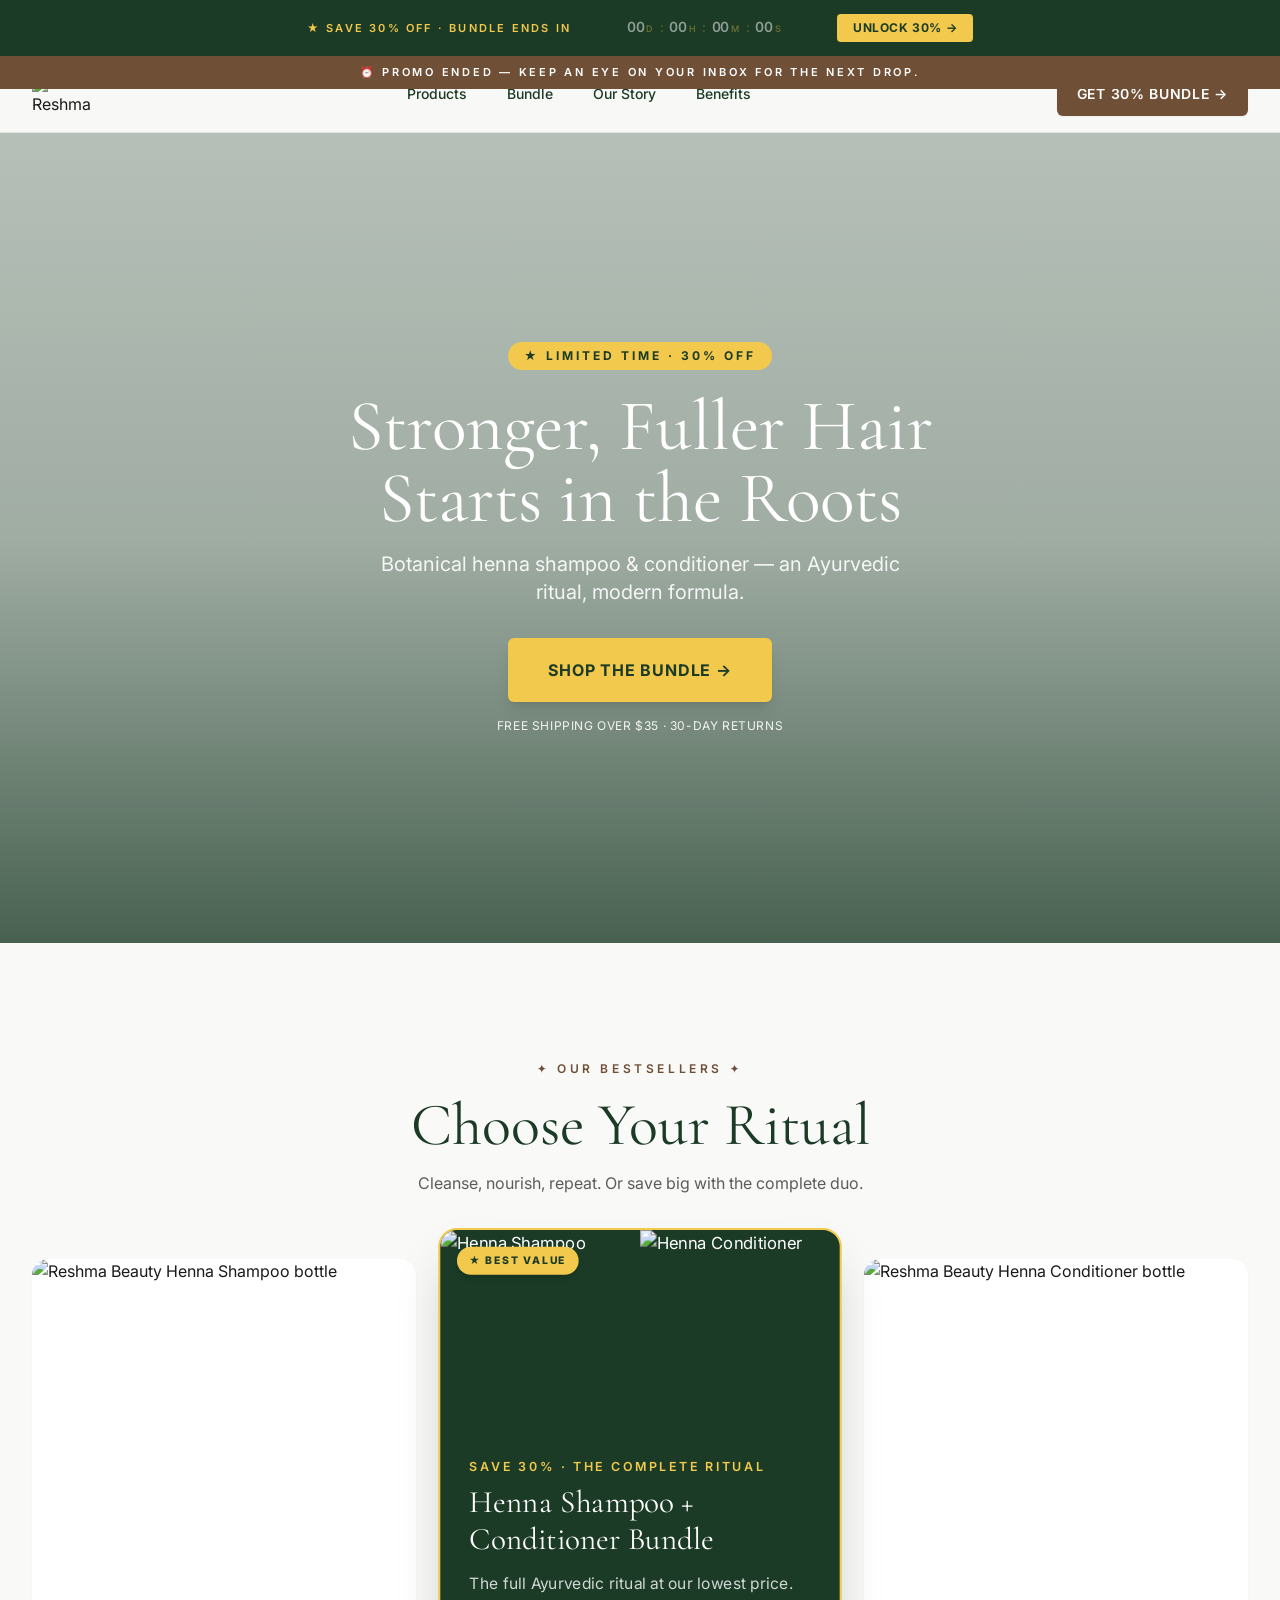
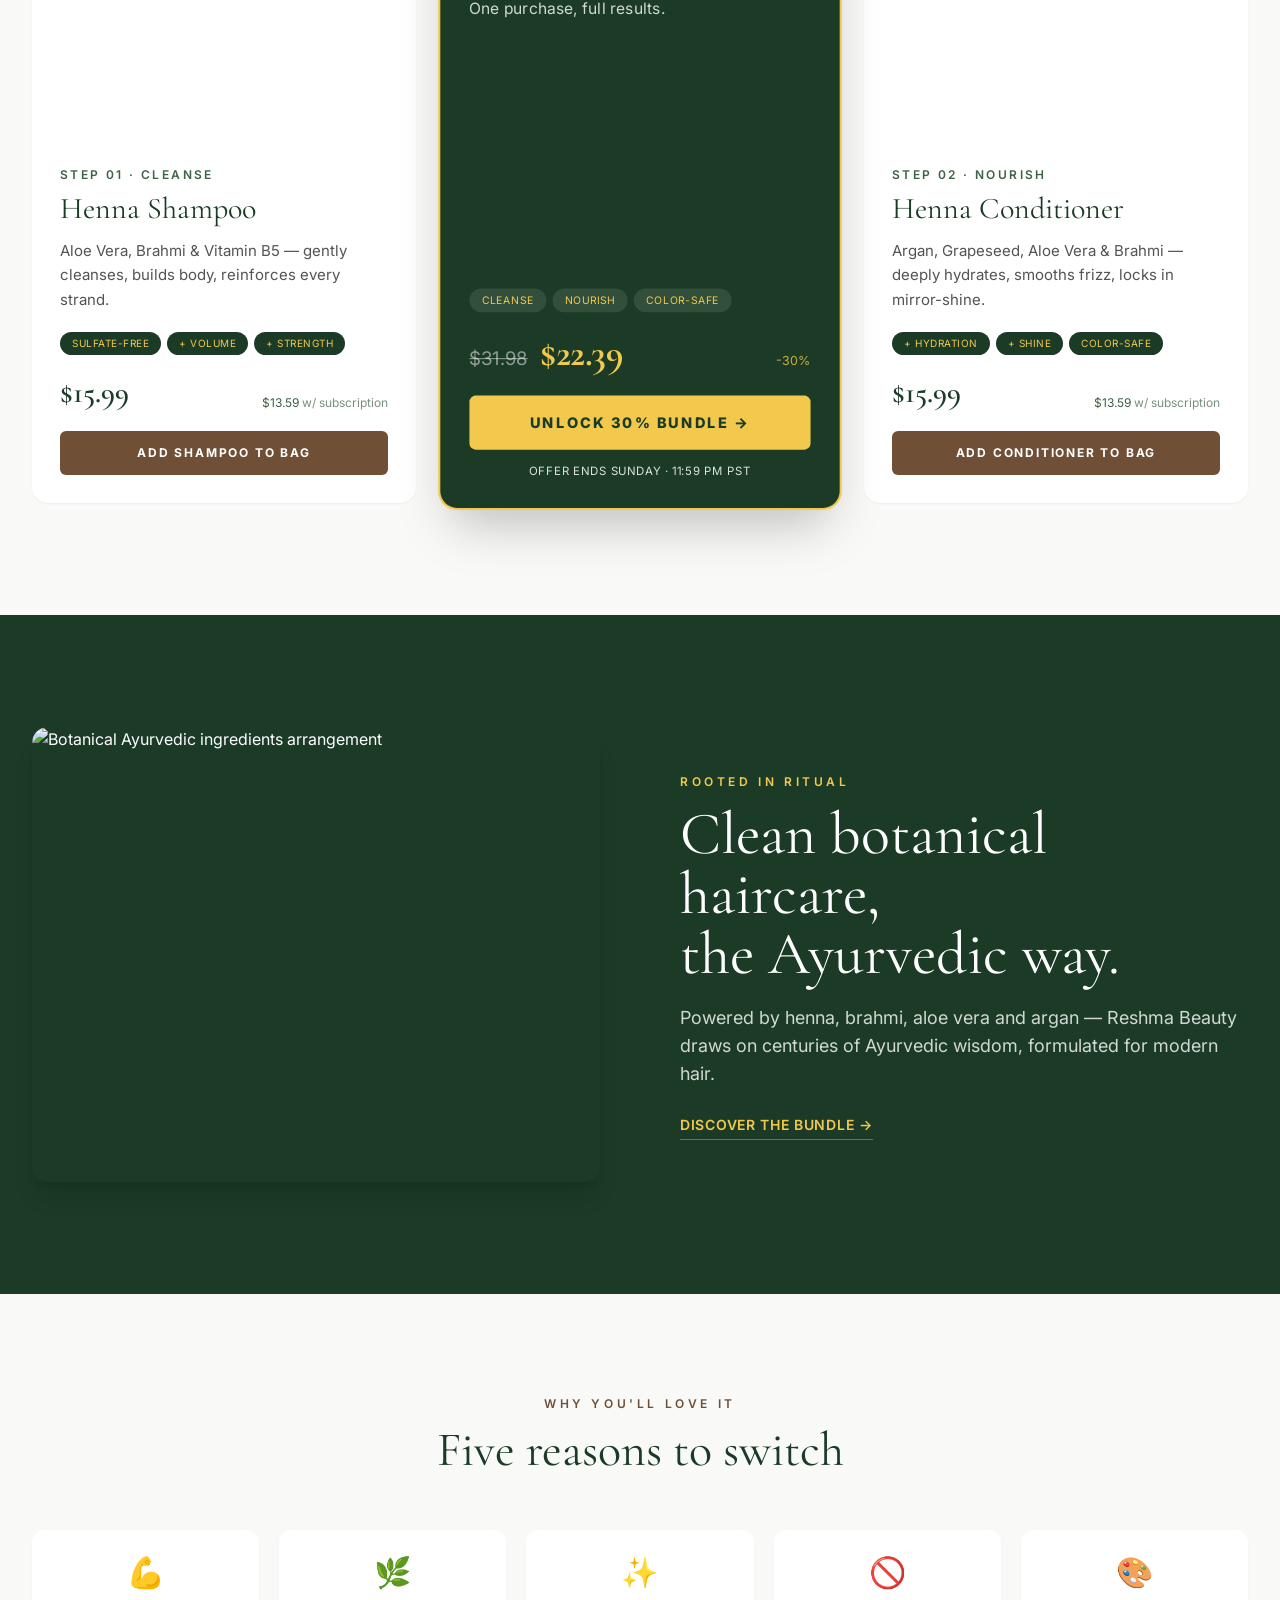
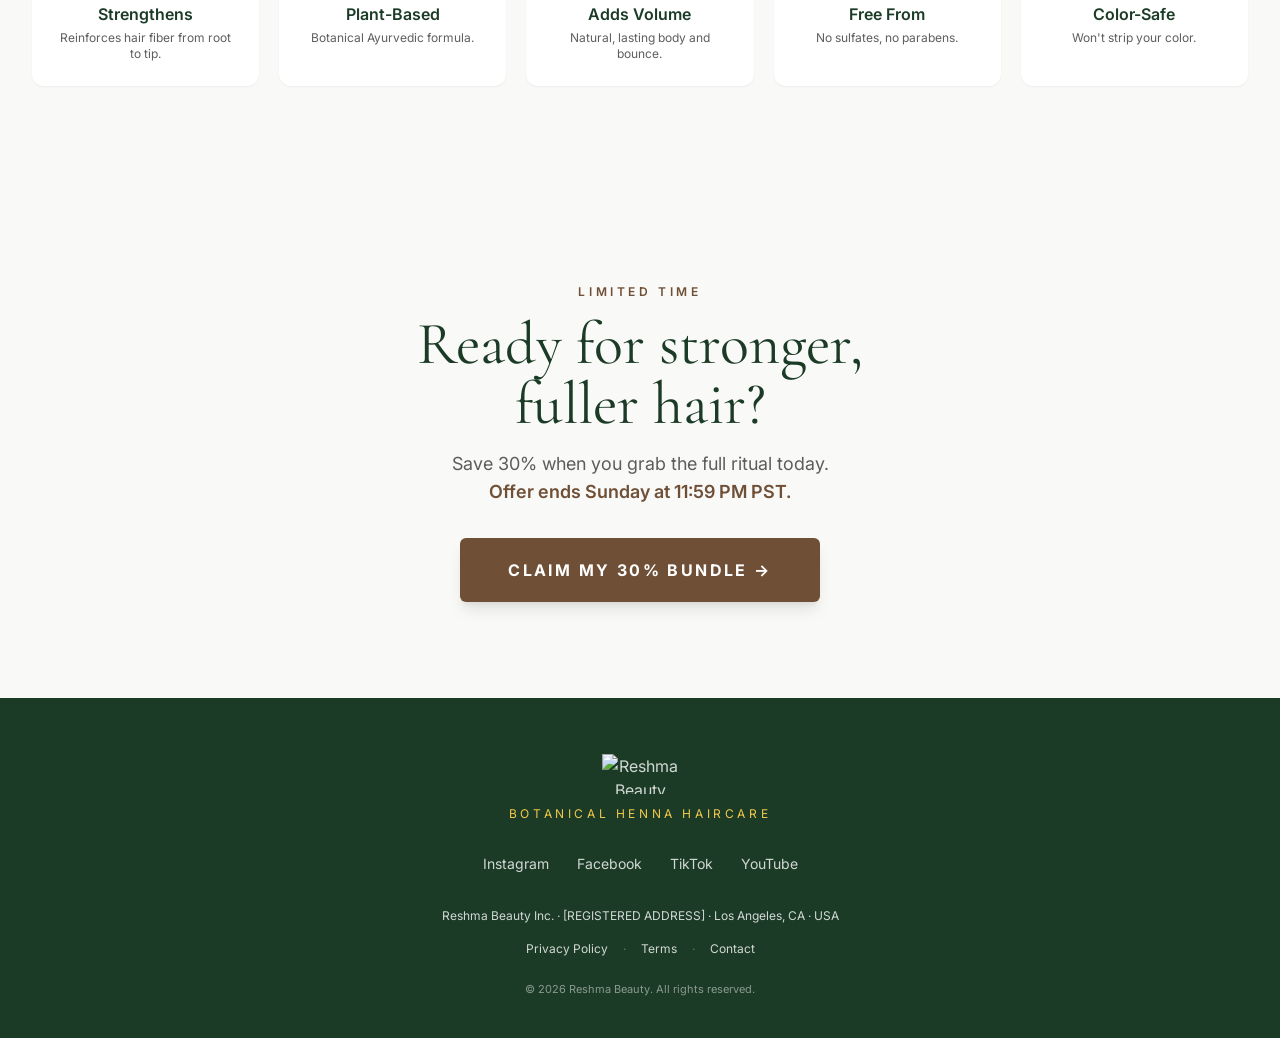
==== commit e43af2fe: "Bundle popup centered: strip leftover side-panel classes + transition opacity 1. transition-transfor" ====
--- a/landing/index.html
+++ b/landing/index.html
@@ -57,7 +57,7 @@
 <body class="bg-bg text-ink pt-[72px] sm:pt-14 pb-24 md:pb-0">
 
   <!-- ============ FIXED PROMO BANNER — same content on all screens ============ -->
-  <div id="promo-banner" class="fixed top-0 left-0 right-0 z-50 bg-green1 text-white shadow-sm h-[72px] sm:h-14">
+  <div id="promo-banner" data-hover-popup="bundle" class="fixed top-0 left-0 right-0 z-50 bg-green1 text-white shadow-sm h-[72px] sm:h-14">
     <div class="max-w-7xl mx-auto px-4 md:px-8 h-full flex flex-wrap items-center content-center justify-center gap-x-6 sm:gap-x-10 md:gap-x-14 gap-y-1">
 
       <span class="text-[10px] md:text-[11px] font-semibold uppercase tracking-[0.2em] text-gold whitespace-nowrap">
@@ -157,7 +157,7 @@
     <div id="bundle" class="grid grid-cols-1 md:grid-cols-3 gap-6 md:gap-7 lg:gap-8">
 
       <!-- ----- CARD 1 — SHAMPOO ----- -->
-      <article class="bg-white rounded-2xl overflow-hidden shadow-sm hover:shadow-2xl transition duration-300 flex flex-col group">
+      <article data-hover-popup="product:shampoo" class="bg-white rounded-2xl overflow-hidden shadow-sm hover:shadow-2xl transition duration-300 flex flex-col group">
         <div class="overflow-hidden">
           <img src="images/shampoo-bottle.jpg"
                alt="Reshma Beauty Henna Shampoo bottle"
@@ -193,7 +193,7 @@
       </article>
 
       <!-- ----- CARD 2 — BUNDLE (HIGHLIGHTED) ----- -->
-      <article class="bg-green1 text-white rounded-2xl overflow-hidden shadow-2xl ring-2 ring-gold relative md:scale-[1.04] md:-translate-y-3 flex flex-col">
+      <article data-hover-popup="bundle" class="bg-green1 text-white rounded-2xl overflow-hidden shadow-2xl ring-2 ring-gold relative md:scale-[1.04] md:-translate-y-3 flex flex-col">
         <span class="absolute top-4 left-4 bg-gold text-green1 text-[10px] font-extrabold uppercase tracking-[0.15em] px-3 py-1.5 rounded-full z-10 shadow-md">
           ★ Best Value
         </span>
@@ -240,7 +240,7 @@
       </article>
 
       <!-- ----- CARD 3 — CONDITIONER ----- -->
-      <article class="bg-white rounded-2xl overflow-hidden shadow-sm hover:shadow-2xl transition duration-300 flex flex-col group">
+      <article data-hover-popup="product:conditioner" class="bg-white rounded-2xl overflow-hidden shadow-sm hover:shadow-2xl transition duration-300 flex flex-col group">
         <div class="overflow-hidden">
           <img src="images/conditioner-bottle.jpg"
                alt="Reshma Beauty Henna Conditioner bottle"
@@ -434,290 +434,451 @@
   </div>
 
   <!-- ============================================================ -->
-  <!-- ============ CONVERSION FUNNEL POPUPS ====================== -->
+  <!-- ============ SIDE-PANEL CONVERSION FUNNEL ================== -->
   <!-- ============================================================ -->
 
-  <!-- Popup #1 — Exit-intent Duo offer -->
-  <div id="popup-duo" data-popup class="hidden fixed inset-0 z-[100] items-center justify-center px-4 py-6">
-    <div class="popup-backdrop absolute inset-0 bg-[#1a2e1a]/70 backdrop-blur-md" data-popup-close></div>
-    <div class="popup-card relative w-full max-w-md bg-white/90 backdrop-blur-2xl rounded-2xl shadow-2xl ring-1 ring-[#1a2e1a]/10 overflow-hidden">
-      <button data-popup-close aria-label="Close"
-              class="absolute top-3 right-3 z-10 w-9 h-9 rounded-full bg-white/80 hover:bg-white text-[#1a2e1a] flex items-center justify-center text-xl font-light transition shadow">
+  <!-- Backdrop + slide-in panel — solid background (#F9F9F7), slides in from right -->
+  <div id="side-panel" class="hidden fixed inset-0 z-[100]" aria-hidden="true">
+    <div id="panel-backdrop" data-panel-close
+         class="absolute inset-0 bg-[#1A2E1A]/45 opacity-0 transition-opacity duration-300"></div>
+    <aside id="panel-card" role="dialog" aria-modal="true" aria-labelledby="panel-title"
+           class="absolute inset-y-0 right-0 h-full w-full sm:w-[420px] md:w-[460px] bg-[#F9F9F7] shadow-2xl translate-x-full transition-all duration-[350ms] ease-[cubic-bezier(0.16,1,0.3,1)] overflow-y-auto">
+      <button data-panel-close aria-label="Close"
+              class="absolute top-4 right-4 z-10 w-10 h-10 rounded-full bg-white border border-[#1A2E1A]/15 hover:bg-[#1A2E1A] hover:text-white text-[#1A2E1A] transition flex items-center justify-center text-2xl font-light shadow">
         ×
       </button>
-      <div class="p-6 sm:p-8 text-center">
-        <span class="inline-block bg-[#eab308] text-[#1a2e1a] text-[10px] font-bold uppercase tracking-[0.25em] px-3 py-1 rounded-full mb-4">
-          ★ Wait — Don't Leave
+      <div id="panel-content" class="p-6 sm:p-8 pt-16"></div>
+    </aside>
+  </div>
+
+  <!-- ============ TEMPLATE: Bundle / Duo offer ============ -->
+  <template id="tpl-bundle">
+    <div class="text-center">
+      <span class="inline-block bg-[#EAB308] text-[#1A2E1A] text-[10px] font-extrabold uppercase tracking-[0.25em] px-3 py-1.5 rounded-full mb-5">
+        ★ Limited Time · 30% OFF
+      </span>
+      <h2 id="panel-title" class="font-serif text-3xl sm:text-4xl text-[#1A2E1A] leading-tight mb-1">
+        Save <span class="text-[#EAB308]">30% OFF</span>
+      </h2>
+      <p class="font-serif italic text-lg text-[#1A2E1A]/70 mb-5">The Complete Bundle</p>
+
+      <div class="bg-white rounded-xl border border-[#1A2E1A]/10 overflow-hidden mb-5">
+        <div class="grid grid-cols-2">
+          <img src="images/shampoo-bottle.jpg" alt="" class="w-full aspect-square object-cover">
+          <img src="images/conditioner-bottle.jpg" alt="" class="w-full aspect-square object-cover">
+        </div>
+      </div>
+
+      <p class="text-sm text-[#1A2E1A]/75 mb-5 leading-relaxed">
+        Henna Shampoo + Conditioner — your full Ayurvedic ritual at our lowest price ever.
+      </p>
+
+      <div class="flex items-center justify-center gap-3 mb-6">
+        <span class="text-[#1A2E1A]/40 line-through text-base">$31.98</span>
+        <span class="font-serif text-3xl text-[#1A2E1A] font-bold">$22.39</span>
+        <span class="text-[10px] uppercase tracking-wider bg-[#EAB308] text-[#1A2E1A] font-bold px-2 py-0.5 rounded">Save 30%</span>
+      </div>
+
+      <button data-action="bundle-yes"
+              class="block w-full bg-[#EAB308] hover:bg-[#facc15] text-[#1A2E1A] font-extrabold uppercase tracking-[0.15em] py-4 rounded-md shadow-lg transition active:scale-[0.98] mb-3">
+        Profiter de l'offre →
+      </button>
+      <button data-panel-close
+              class="block w-full text-[#1A2E1A]/60 hover:text-[#1A2E1A] text-sm py-2 transition">
+        No thanks
+      </button>
+      <p class="text-[10px] text-[#1A2E1A]/50 mt-4 uppercase tracking-wider">
+        ⏰ Offer ends Sunday · 11:59 PM PST
+      </p>
+    </div>
+  </template>
+
+  <!-- ============ TEMPLATE: Upsell — pick your option (each card IS the button) ============ -->
+  <template id="tpl-upsell">
+    <div>
+      <div class="text-center mb-6">
+        <span class="inline-block bg-[#EAB308] text-[#1A2E1A] text-[10px] font-extrabold uppercase tracking-[0.25em] px-3 py-1.5 rounded-full mb-3">
+          ★ Pick Your Option
         </span>
-        <h2 class="font-serif text-3xl sm:text-4xl text-[#1a2e1a] leading-tight mb-2">
-          Save <span class="text-[#eab308]">30% OFF</span>
+        <h2 id="panel-title" class="font-serif text-2xl sm:text-3xl text-[#1A2E1A] leading-tight">
+          One bundle or two?
         </h2>
-        <p class="font-serif italic text-lg text-[#1a2e1a]/70 mb-5">
-          The Complete Bundle
-        </p>
-        <p class="text-sm text-[#1a2e1a]/75 mb-6 leading-relaxed">
-          Henna Shampoo + Conditioner — your full Ayurvedic ritual at the lowest price we offer.
-        </p>
-        <div class="flex items-center justify-center gap-3 mb-6">
-          <span class="text-[#1a2e1a]/40 line-through text-base">$31.98</span>
-          <span class="font-serif text-3xl text-[#1a2e1a] font-bold">$22.39</span>
-          <span class="text-[10px] uppercase tracking-wider bg-[#eab308] text-[#1a2e1a] font-bold px-2 py-0.5 rounded">-30%</span>
-        </div>
-        <button id="btn-duo-yes"
-                class="block w-full bg-[#eab308] hover:bg-[#facc15] text-[#1a2e1a] font-extrabold uppercase tracking-[0.15em] py-4 rounded-md shadow-lg transition active:scale-[0.98] mb-3">
-          Profiter de l'offre →
+        <p class="text-sm text-[#1A2E1A]/65 mt-2">Tap your choice to continue</p>
+      </div>
+
+      <div class="space-y-3 mb-3">
+        <!-- Card-button: 1 bundle -->
+        <button type="button" data-action="upsell-no"
+                class="w-full text-left bg-white border-2 border-[#1A2E1A]/10 hover:border-[#1A2E1A]/40 hover:bg-[#1A2E1A]/[0.02] rounded-xl p-4 flex items-center justify-between gap-3 transition active:scale-[0.99]">
+          <div class="flex-1 min-w-0">
+            <p class="text-[10px] uppercase tracking-widest text-[#1A2E1A]/60 mb-0.5">1 Bundle</p>
+            <p class="font-serif text-2xl text-[#1A2E1A] font-bold leading-tight">$22.39</p>
+            <p class="text-xs text-[#1A2E1A]/60">+ Shipping ~$10</p>
+          </div>
+          <span class="text-[#1A2E1A]/30 group-hover:text-[#1A2E1A] text-xs uppercase tracking-wider font-bold whitespace-nowrap">Continue →</span>
         </button>
-        <button data-popup-close
-                class="block w-full text-[#1a2e1a]/60 hover:text-[#1a2e1a] text-sm py-2 transition">
-          No thanks, I'll pay full price
+
+        <!-- Card-button: 2 bundles (highlighted) -->
+        <button type="button" data-action="upsell-yes"
+                class="w-full text-left bg-[#1A2E1A] text-white ring-2 ring-[#EAB308] hover:bg-[#0f1f0f] rounded-xl p-4 flex items-center justify-between gap-3 relative transition active:scale-[0.99]">
+          <span class="absolute -top-2.5 left-4 bg-[#EAB308] text-[#1A2E1A] text-[9px] font-extrabold uppercase tracking-wider px-2 py-0.5 rounded-full">★ Best Value</span>
+          <div class="flex-1 min-w-0">
+            <p class="text-[10px] uppercase tracking-widest text-[#EAB308] mb-0.5">2 Bundles</p>
+            <p class="font-serif text-2xl text-white font-bold leading-tight">$44.78</p>
+            <p class="text-xs text-[#EAB308] font-semibold">FREE shipping · Save $10</p>
+          </div>
+          <span class="text-[#EAB308] text-xs uppercase tracking-wider font-bold whitespace-nowrap">Continue →</span>
         </button>
-        <p class="text-[10px] text-[#1a2e1a]/50 mt-4 uppercase tracking-wider">
-          ⏰ Offer ends Sunday · 11:59 PM PST
-        </p>
-      </div>
-    </div>
-  </div>
-
-  <!-- Popup #2 — Upsell free shipping -->
-  <div id="popup-upsell" data-popup class="hidden fixed inset-0 z-[100] items-center justify-center px-4 py-6">
-    <div class="popup-backdrop absolute inset-0 bg-[#1a2e1a]/70 backdrop-blur-md" data-popup-close></div>
-    <div class="popup-card relative w-full max-w-lg bg-white/90 backdrop-blur-2xl rounded-2xl shadow-2xl ring-1 ring-[#1a2e1a]/10 overflow-hidden">
-      <button data-popup-close aria-label="Close"
-              class="absolute top-3 right-3 z-10 w-9 h-9 rounded-full bg-white/80 hover:bg-white text-[#1a2e1a] flex items-center justify-center text-xl font-light transition shadow">
-        ×
+      </div>
+
+      <button data-panel-close
+              class="block w-full text-[#1A2E1A]/55 hover:text-[#1A2E1A] text-sm py-2 mt-3 transition">
+        Cancel
       </button>
-      <div class="p-6 sm:p-8 text-center">
-        <span class="inline-block bg-[#eab308] text-[#1a2e1a] text-[10px] font-bold uppercase tracking-[0.25em] px-3 py-1 rounded-full mb-4">
-          ★ One More Thing
-        </span>
-        <h2 class="font-serif text-2xl sm:text-3xl text-[#1a2e1a] leading-tight mb-2">
-          Take 2 Bundles → <span class="text-[#eab308]">Free Shipping</span>
+    </div>
+  </template>
+
+  <!-- ============ TEMPLATE: Single product detail (parameterized) ============ -->
+  <template id="tpl-product">
+    <div>
+      <span class="inline-block text-[#1A2E1A]/60 text-[10px] font-bold uppercase tracking-[0.3em] mb-3" data-slot="step">Step 01 · Cleanse</span>
+      <h2 id="panel-title" class="font-serif text-3xl text-[#1A2E1A] leading-tight mb-3" data-slot="title">Henna Shampoo</h2>
+      <img data-slot="image" src="" alt="" class="w-full rounded-xl object-cover aspect-[4/3] mb-5">
+      <p class="text-sm text-[#1A2E1A]/75 leading-relaxed mb-4" data-slot="desc"></p>
+      <div class="flex flex-wrap gap-1.5 mb-5">
+        <span class="text-[10px] uppercase tracking-wider bg-[#1A2E1A] text-[#EAB308] px-3 py-1 rounded-full">Sulfate-Free</span>
+        <span class="text-[10px] uppercase tracking-wider bg-[#1A2E1A] text-[#EAB308] px-3 py-1 rounded-full">Color-Safe</span>
+      </div>
+      <p class="font-serif text-2xl text-[#1A2E1A] font-semibold mb-5">$15.99</p>
+
+      <!-- Smarter choice teaser: switch to Duo -->
+      <div class="bg-white border-2 border-[#EAB308] rounded-xl p-4 mb-4 relative">
+        <span class="absolute -top-2 left-4 bg-[#EAB308] text-[#1A2E1A] text-[9px] font-extrabold uppercase tracking-wider px-2 py-0.5 rounded-full">Smarter Choice</span>
+        <h3 class="font-serif text-xl text-[#1A2E1A] mt-1 mb-1">Get the Duo, save 30%</h3>
+        <p class="text-xs text-[#1A2E1A]/65 mb-3">Shampoo + Conditioner together = $22.39 instead of $31.98</p>
+        <button data-action="bundle-yes"
+                class="block w-full bg-[#EAB308] hover:bg-[#facc15] text-[#1A2E1A] font-extrabold uppercase tracking-[0.15em] py-3 rounded-md transition active:scale-[0.98]">
+          Switch to Duo →
+        </button>
+      </div>
+
+      <button data-action="product-add-solo"
+              class="block w-full bg-[#1A2E1A] hover:bg-[#0f1f0f] text-white font-bold uppercase text-xs tracking-[0.15em] py-3.5 rounded-md transition">
+        Just add <span data-slot="title-short">this</span> alone
+      </button>
+      <button data-panel-close
+              class="block w-full text-[#1A2E1A]/60 hover:text-[#1A2E1A] text-sm py-2 mt-2 transition">
+        Close
+      </button>
+    </div>
+  </template>
+
+  <!-- ============ TEMPLATE: Compare — pick the right deal (each card IS the button) ============ -->
+  <template id="tpl-compare">
+    <div>
+      <div class="text-center mb-6">
+        <span class="inline-block text-[#EAB308] text-[10px] font-bold uppercase tracking-[0.3em] mb-2">★ Pick the Right Deal</span>
+        <h2 id="panel-title" class="font-serif text-2xl sm:text-3xl text-[#1A2E1A] leading-tight">
+          Maximize your savings
         </h2>
-        <p class="text-sm text-[#1a2e1a]/70 mb-6">
-          Add a second bundle and we cover the shipping (save $10).
-        </p>
-
-        <div class="grid grid-cols-2 gap-3 mb-6 text-left">
-          <div class="bg-white/60 border border-[#1a2e1a]/10 rounded-xl p-4">
-            <p class="text-[10px] uppercase tracking-widest text-[#1a2e1a]/60 mb-1">1 Bundle</p>
-            <p class="font-serif text-2xl text-[#1a2e1a] font-bold mb-1">$22.39</p>
-            <p class="text-xs text-[#1a2e1a]/60">+ Shipping ~$10</p>
-          </div>
-          <div class="bg-[#1a2e1a] text-white border border-[#eab308]/40 ring-2 ring-[#eab308] rounded-xl p-4 relative">
-            <span class="absolute -top-2 left-1/2 -translate-x-1/2 bg-[#eab308] text-[#1a2e1a] text-[9px] font-bold uppercase tracking-wider px-2 py-0.5 rounded-full">Best Value</span>
-            <p class="text-[10px] uppercase tracking-widest text-[#eab308] mb-1">2 Bundles</p>
-            <p class="font-serif text-2xl text-white font-bold mb-1">$44.78</p>
-            <p class="text-xs text-[#eab308]"><strong>FREE shipping</strong></p>
-            <p class="text-[10px] text-white/70 mt-1">Save $10 on shipping</p>
-          </div>
-        </div>
-
-        <button id="btn-upsell-yes"
-                class="block w-full bg-[#eab308] hover:bg-[#facc15] text-[#1a2e1a] font-extrabold uppercase tracking-[0.15em] py-4 rounded-md shadow-lg transition active:scale-[0.98] mb-3">
-          Yes — Get 2 with Free Shipping
+        <p class="text-sm text-[#1A2E1A]/65 mt-2">Tap your choice to continue</p>
+      </div>
+
+      <div class="space-y-3 mb-3">
+        <!-- Card-button: The Duo (Recommended) -->
+        <button type="button" data-action="compare-duo"
+                class="w-full text-left bg-white border-2 border-[#EAB308] hover:bg-[#EAB308]/5 rounded-xl p-4 flex items-start justify-between gap-3 relative transition active:scale-[0.99]">
+          <span class="absolute -top-2.5 left-4 bg-[#EAB308] text-[#1A2E1A] text-[9px] font-extrabold uppercase tracking-wider px-2 py-0.5 rounded-full">★ Recommended</span>
+          <div class="flex-1 min-w-0">
+            <p class="text-[10px] uppercase tracking-widest text-[#1A2E1A]/60 mb-0.5">The Duo</p>
+            <h3 class="font-serif text-xl text-[#1A2E1A] mb-1">Shampoo + Conditioner</h3>
+            <p class="text-xs text-[#1A2E1A]/60">Full Ayurvedic ritual</p>
+            <div class="flex items-baseline gap-2 mt-2">
+              <span class="text-[#1A2E1A]/40 line-through text-sm">$31.98</span>
+              <span class="font-serif text-2xl text-[#1A2E1A] font-bold">$22.39</span>
+              <span class="text-[9px] bg-[#EAB308] text-[#1A2E1A] font-bold uppercase px-1.5 py-0.5 rounded">-30%</span>
+            </div>
+          </div>
+          <span class="text-[#EAB308] text-xs uppercase tracking-wider font-bold whitespace-nowrap pt-1">Continue →</span>
         </button>
-        <button id="btn-upsell-no"
-                class="block w-full text-[#1a2e1a]/60 hover:text-[#1a2e1a] text-sm py-2 transition">
-          No, just 1 bundle
+
+        <!-- Card-button: 2× The Duo (Best Value) -->
+        <button type="button" data-action="compare-2duo"
+                class="w-full text-left bg-[#1A2E1A] text-white rounded-xl p-4 flex items-start justify-between gap-3 relative transition active:scale-[0.99] hover:bg-[#0f1f0f]">
+          <span class="absolute -top-2.5 left-4 bg-white text-[#1A2E1A] text-[9px] font-extrabold uppercase tracking-wider px-2 py-0.5 rounded-full">★ Best Value</span>
+          <div class="flex-1 min-w-0">
+            <p class="text-[10px] uppercase tracking-widest text-[#EAB308] mb-0.5">2× The Duo</p>
+            <h3 class="font-serif text-xl mb-1">Two Bundles</h3>
+            <p class="text-xs text-white/70">FREE shipping (save $10)</p>
+            <div class="flex items-baseline gap-2 mt-2">
+              <span class="font-serif text-2xl text-[#EAB308] font-bold">$44.78</span>
+              <span class="text-[9px] bg-[#EAB308] text-[#1A2E1A] font-bold uppercase px-1.5 py-0.5 rounded">FREE SHIP</span>
+            </div>
+          </div>
+          <span class="text-[#EAB308] text-xs uppercase tracking-wider font-bold whitespace-nowrap pt-1">Continue →</span>
         </button>
       </div>
-    </div>
-  </div>
-
-  <!-- Popup #3 — Single product -> comparison -->
-  <div id="popup-compare" data-popup class="hidden fixed inset-0 z-[100] items-center justify-center px-4 py-6">
-    <div class="popup-backdrop absolute inset-0 bg-[#1a2e1a]/70 backdrop-blur-md" data-popup-close></div>
-    <div class="popup-card relative w-full max-w-2xl bg-white/90 backdrop-blur-2xl rounded-2xl shadow-2xl ring-1 ring-[#1a2e1a]/10 overflow-hidden max-h-[90vh] overflow-y-auto">
-      <button data-popup-close aria-label="Close"
-              class="absolute top-3 right-3 z-10 w-9 h-9 rounded-full bg-white/80 hover:bg-white text-[#1a2e1a] flex items-center justify-center text-xl font-light transition shadow">
-        ×
+
+      <button data-panel-close
+              class="block w-full text-[#1A2E1A]/55 hover:text-[#1A2E1A] text-sm py-2 mt-3 transition">
+        Cancel
       </button>
-      <div class="p-6 sm:p-8">
-        <div class="text-center mb-6">
-          <span class="inline-block text-[#eab308] text-[10px] font-bold uppercase tracking-[0.3em] mb-2">★ Better Deals Available</span>
-          <h2 class="font-serif text-2xl sm:text-3xl text-[#1a2e1a] leading-tight">
-            Wait — you can save more
-          </h2>
-          <p class="text-sm text-[#1a2e1a]/70 mt-2">
-            Choose the option that fits your routine
-          </p>
-        </div>
-
-        <div class="grid grid-cols-1 sm:grid-cols-3 gap-3 mb-2">
-          <!-- Option A: Solo -->
-          <div class="bg-white/60 border border-[#1a2e1a]/10 rounded-xl p-5 flex flex-col">
-            <p class="text-[10px] uppercase tracking-widest text-[#1a2e1a]/60 mb-1">Option A</p>
-            <h3 class="font-serif text-xl text-[#1a2e1a] mb-2"><span data-compare-product-name>Product</span> Only</h3>
-            <p class="text-xs text-[#1a2e1a]/60 mb-3 flex-1">Just the one item. No discount.</p>
-            <p class="font-serif text-2xl text-[#1a2e1a] font-bold mb-4">$15.99</p>
-            <button id="btn-compare-solo"
-                    class="block w-full bg-white border-2 border-[#1a2e1a]/15 hover:border-[#1a2e1a]/40 text-[#1a2e1a] font-bold uppercase text-xs tracking-wider py-3 rounded-md transition">
-              Keep Single Product
-            </button>
-          </div>
-
-          <!-- Option B: Duo -->
-          <div class="bg-[#1a2e1a]/5 border-2 border-[#eab308] rounded-xl p-5 flex flex-col relative">
-            <span class="absolute -top-2.5 left-1/2 -translate-x-1/2 bg-[#eab308] text-[#1a2e1a] text-[9px] font-extrabold uppercase tracking-wider px-3 py-1 rounded-full">★ Recommended</span>
-            <p class="text-[10px] uppercase tracking-widest text-[#1a2e1a]/60 mb-1 mt-1">Option B</p>
-            <h3 class="font-serif text-xl text-[#1a2e1a] mb-2">The Duo Bundle</h3>
-            <p class="text-xs text-[#1a2e1a]/60 mb-3 flex-1">Shampoo + Conditioner. Full ritual.</p>
-            <div class="flex items-baseline gap-2 mb-4">
-              <span class="text-[#1a2e1a]/40 line-through text-sm">$31.98</span>
-              <span class="font-serif text-2xl text-[#1a2e1a] font-bold">$22.39</span>
-              <span class="text-[9px] bg-[#eab308] text-[#1a2e1a] font-bold uppercase px-1.5 py-0.5 rounded">-30%</span>
-            </div>
-            <button id="btn-compare-duo"
-                    class="block w-full bg-[#eab308] hover:bg-[#facc15] text-[#1a2e1a] font-extrabold uppercase text-xs tracking-wider py-3 rounded-md transition active:scale-[0.98]">
-              Get the Duo →
-            </button>
-          </div>
-
-          <!-- Option C: 2x Duo -->
-          <div class="bg-[#1a2e1a] text-white rounded-xl p-5 flex flex-col relative">
-            <span class="absolute -top-2.5 left-1/2 -translate-x-1/2 bg-white text-[#1a2e1a] text-[9px] font-extrabold uppercase tracking-wider px-3 py-1 rounded-full">★ Best Value</span>
-            <p class="text-[10px] uppercase tracking-widest text-[#eab308]/80 mb-1 mt-1">Option C</p>
-            <h3 class="font-serif text-xl text-white mb-2">2× The Duo</h3>
-            <p class="text-xs text-white/70 mb-3 flex-1">Two bundles. Free shipping included.</p>
-            <div class="flex items-baseline gap-2 mb-4">
-              <span class="font-serif text-2xl text-[#eab308] font-bold">$44.78</span>
-              <span class="text-[9px] bg-[#eab308] text-[#1a2e1a] font-bold uppercase px-1.5 py-0.5 rounded">FREE SHIP</span>
-            </div>
-            <button id="btn-compare-2duo"
-                    class="block w-full bg-white hover:bg-[#eab308] text-[#1a2e1a] font-extrabold uppercase text-xs tracking-wider py-3 rounded-md transition active:scale-[0.98]">
-              Lock in Best Value →
-            </button>
-          </div>
-        </div>
-      </div>
-    </div>
-  </div>
+    </div>
+  </template>
 
   <!-- ============ FUNNEL POPUPS SCRIPT ============ -->
   <script>
     (function () {
-      // ===== Shopify integration — replace these placeholders with real variant IDs =====
-      // Find them in Shopify Admin -> Products -> [Product] -> Variants -> URL ends with /variants/123456789
+      // ===== Shopify variant IDs (replace placeholders before going live) =====
       var VARIANT = {
         shampoo:     'REPLACE_WITH_SHAMPOO_VARIANT_ID',
         conditioner: 'REPLACE_WITH_CONDITIONER_VARIANT_ID',
         bundle:      'REPLACE_WITH_BUNDLE_VARIANT_ID',
       };
       var SHOPIFY_DOMAIN = 'reshmabeauty.com';
-      var DISCOUNT       = 'HENNA30'; // Shopify automatic discount code (set in Admin -> Discounts)
+      var DISCOUNT       = 'HENNA30';
+
+      var SESSION_KEY    = 'reshma_panel_dismissed';
+      var HOVER_DELAY    = 350;     // ms before hover triggers
+      var TIME_TRIGGER   = 10000;   // 10 sec auto-show
 
       // ===== Helpers =====
       function cartUrl(variant, qty, utmContent) {
         var params = [
           'discount=' + DISCOUNT,
           'utm_source=landing',
-          'utm_medium=popup',
+          'utm_medium=panel',
           'utm_campaign=henna_bundle_30',
-          'utm_content=' + (utmContent || 'popup')
+          'utm_content=' + (utmContent || 'panel')
         ].join('&');
         return 'https://' + SHOPIFY_DOMAIN + '/cart/' + variant + ':' + qty + '?' + params;
       }
 
-      function showPopup(id) {
-        var el = document.getElementById(id);
-        if (!el) return;
-        el.classList.remove('hidden');
-        el.classList.add('flex');
-        document.body.classList.add('popup-locked');
-        var firstFocus = el.querySelector('button:not([data-popup-close])');
-        if (firstFocus) setTimeout(function(){ firstFocus.focus(); }, 50);
-      }
-      function hidePopup(id) {
-        var el = document.getElementById(id);
-        if (!el) return;
-        el.classList.add('hidden');
-        el.classList.remove('flex');
-        if (!document.querySelector('[data-popup]:not(.hidden)')) {
-          document.body.classList.remove('popup-locked');
-        }
-      }
-      function hideAllPopups() {
-        document.querySelectorAll('[data-popup]').forEach(function(p){ p.classList.add('hidden'); p.classList.remove('flex'); });
-        document.body.classList.remove('popup-locked');
-      }
-
-      // ===== Generic close handlers =====
-      document.querySelectorAll('[data-popup-close]').forEach(function(el){
-        el.addEventListener('click', function(e){
-          // close the nearest popup ancestor
-          var popup = e.currentTarget.closest('[data-popup]');
-          if (popup) hidePopup(popup.id);
+      var PRODUCT_DATA = {
+        shampoo: {
+          step: 'Step 01 · Cleanse',
+          title: 'Henna Shampoo',
+          short: 'shampoo',
+          image: 'images/shampoo-bottle.jpg',
+          desc: 'Aloe Vera, Brahmi & Vitamin B5 — gently cleanses, builds body, reinforces every strand from root to tip.'
+        },
+        conditioner: {
+          step: 'Step 02 · Nourish',
+          title: 'Henna Conditioner',
+          short: 'conditioner',
+          image: 'images/conditioner-bottle.jpg',
+          desc: 'Argan, Grapeseed, Aloe Vera & Brahmi — deeply hydrates, smooths frizz, locks in mirror shine.'
+        }
+      };
+
+      // ===== Side-panel state =====
+      var panel    = document.getElementById('side-panel');
+      var card     = document.getElementById('panel-card');
+      var backdrop = document.getElementById('panel-backdrop');
+      var content  = document.getElementById('panel-content');
+
+      var currentContext = {}; // remembers product etc. across template swaps
+      var autoDisabled   = !!sessionStorage.getItem(SESSION_KEY);
+
+      function isOpen() {
+        return !panel.classList.contains('hidden');
+      }
+
+      // Decide which side the panel slides in from based on template + context.
+      // Bundle opens CENTERED. Shampoo from LEFT. Everything else from RIGHT.
+      function panelSideFor(template, ctx) {
+        if (template === 'bundle') return 'center';
+        if (template === 'product' && ctx && ctx.product === 'shampoo') return 'left';
+        return 'right';
+      }
+      // Apply the right starting classes for the chosen mode BEFORE the
+      // first paint. Side modes start off-screen (translate-x-full); center
+      // mode is positioned via inline styles and starts at scale(0.95)
+      // opacity 0.
+      function setPanelSide(side) {
+        // Strip EVERY mode-specific class so each open starts clean. The
+        // static class on the card carries the side-panel defaults
+        // (inset-y-0 right-0 h-full w-full ... translate-x-full overflow-y-auto)
+        // — these conflict with the centered layout, so we always blow them
+        // away and re-add only what the chosen mode needs.
+        card.classList.remove(
+          'inset-y-0', 'right-0', 'left-0',
+          'h-full', 'w-full', 'sm:w-[420px]', 'md:w-[460px]',
+          'translate-x-full', '-translate-x-full',
+          'overflow-y-auto', 'rounded-2xl'
+        );
+        // Wipe all inline layout/animation styles (used only for center mode)
+        card.style.top = '';
+        card.style.left = '';
+        card.style.right = '';
+        card.style.bottom = '';
+        card.style.width = '';
+        card.style.height = '';
+        card.style.maxHeight = '';
+        card.style.transform = '';
+        card.style.opacity = '';
+        card.dataset.mode = side;
+
+        if (side === 'center') {
+          // Centered modal — only what we need, nothing leftover
+          card.style.top = '50%';
+          card.style.left = '50%';
+          card.style.width = 'min(92vw, 420px)';
+          card.style.maxHeight = '90vh';
+          card.style.transform = 'translate(-50%, -50%) scale(0.95)';
+          card.style.opacity = '0';
+          card.classList.add('rounded-2xl', 'overflow-y-auto');
+        } else if (side === 'left') {
+          card.classList.add('inset-y-0', 'left-0', 'h-full', 'w-full', 'sm:w-[420px]', 'md:w-[460px]', '-translate-x-full', 'overflow-y-auto');
+        } else {
+          card.classList.add('inset-y-0', 'right-0', 'h-full', 'w-full', 'sm:w-[420px]', 'md:w-[460px]', 'translate-x-full', 'overflow-y-auto');
+        }
+      }
+
+      function openPanel(template, ctx) {
+        currentContext = ctx || {};
+        // populate
+        var tpl = document.getElementById('tpl-' + template);
+        if (!tpl) return;
+        content.innerHTML = '';
+        content.appendChild(tpl.content.cloneNode(true));
+        // fill data slots if any
+        if (template === 'product' && ctx && ctx.product) {
+          var d = PRODUCT_DATA[ctx.product];
+          content.querySelectorAll('[data-slot]').forEach(function(el){
+            var k = el.getAttribute('data-slot');
+            if (k === 'image') { el.setAttribute('src', d.image); el.setAttribute('alt', d.title); }
+            else if (k === 'title-short') { el.textContent = d.short; }
+            else if (d[k]) { el.textContent = d[k]; }
+          });
+        }
+        // pin to the correct side BEFORE we unhide
+        setPanelSide(panelSideFor(template, ctx));
+        // show
+        panel.classList.remove('hidden');
+        panel.setAttribute('aria-hidden', 'false');
+        // animate on next frame
+        requestAnimationFrame(function(){
+          backdrop.classList.add('opacity-100');
+          if (card.dataset.mode === 'center') {
+            card.style.transform = 'translate(-50%, -50%) scale(1)';
+            card.style.opacity = '1';
+          } else {
+            card.classList.remove('translate-x-full', '-translate-x-full');
+          }
         });
+        document.body.style.overflow = 'hidden';
+      }
+
+      function closePanel() {
+        backdrop.classList.remove('opacity-100');
+        if (card.dataset.mode === 'center') {
+          card.style.transform = 'translate(-50%, -50%) scale(0.95)';
+          card.style.opacity = '0';
+        } else if (card.dataset.mode === 'left') {
+          card.classList.add('-translate-x-full');
+        } else {
+          card.classList.add('translate-x-full');
+        }
+        autoDisabled = true;
+        sessionStorage.setItem(SESSION_KEY, '1');
+        setTimeout(function(){
+          panel.classList.add('hidden');
+          panel.setAttribute('aria-hidden', 'true');
+          document.body.style.overflow = '';
+        }, 350);
+      }
+
+      // ===== Click delegation =====
+      panel.addEventListener('click', function(e){
+        if (e.target.closest('[data-panel-close]')) { e.preventDefault(); closePanel(); return; }
+        var actionEl = e.target.closest('[data-action]');
+        if (!actionEl) return;
+        e.preventDefault();
+        var action = actionEl.getAttribute('data-action');
+
+        if (action === 'bundle-yes') {
+          openPanel('upsell');
+        }
+        else if (action === 'upsell-yes') {
+          window.location.href = cartUrl(VARIANT.bundle, 2, 'panel_upsell_2x');
+        }
+        else if (action === 'upsell-no') {
+          window.location.href = cartUrl(VARIANT.bundle, 1, 'panel_upsell_1x');
+        }
+        else if (action === 'product-add-solo') {
+          var p = currentContext.product;
+          var v = p === 'shampoo' ? VARIANT.shampoo : VARIANT.conditioner;
+          window.location.href = cartUrl(v, 1, 'panel_solo_' + p);
+        }
+        else if (action === 'compare-duo') {
+          window.location.href = cartUrl(VARIANT.bundle, 1, 'panel_compare_duo');
+        }
+        else if (action === 'compare-2duo') {
+          window.location.href = cartUrl(VARIANT.bundle, 2, 'panel_compare_2duo');
+        }
       });
+
       document.addEventListener('keydown', function(e){
-        if (e.key === 'Escape') hideAllPopups();
+        if (e.key === 'Escape' && isOpen()) closePanel();
       });
 
-      // ===== Funnel: Popup #1 (Exit-intent) -> #2 (Upsell) =====
-      var EXIT_KEY = 'reshma_exit_popup_shown';
-
-      function maybeShowExitPopup() {
-        if (localStorage.getItem(EXIT_KEY)) return;
-        if (document.querySelector('[data-popup]:not(.hidden)')) return; // already a popup open
-        localStorage.setItem(EXIT_KEY, '1');
-        showPopup('popup-duo');
-      }
-
-      // Desktop trigger: cursor leaves through top of viewport
+      // ===== Auto-trigger guards =====
+      // Hovers ignore the global gate so each card can still fire its own
+      // popup (each card already fires at most once via popupFired). Time
+      // and exit-intent triggers DO respect the global gate so they don't
+      // spam the user after a dismissal.
+      function hoverOpen(template, ctx) {
+        if (isOpen()) return;
+        openPanel(template, ctx);
+      }
+      function autoOpen(template, ctx) {
+        if (autoDisabled || isOpen()) return;
+        openPanel(template, ctx);
+      }
+
+      // ===== Hover triggers (only on devices with hover capability) =====
+      var canHover = window.matchMedia('(hover: hover) and (pointer: fine)').matches;
+      if (canHover) {
+        var hoverTimer;
+        document.querySelectorAll('[data-hover-popup]').forEach(function(el){
+          el.addEventListener('mouseenter', function(){
+            var spec = el.getAttribute('data-hover-popup');
+            // each element fires at most once
+            if (el.dataset.popupFired) return;
+            hoverTimer = setTimeout(function(){
+              el.dataset.popupFired = '1';
+              if (spec.indexOf('product:') === 0) {
+                hoverOpen('product', { product: spec.split(':')[1] });
+              } else {
+                hoverOpen(spec);
+              }
+            }, HOVER_DELAY);
+          });
+          el.addEventListener('mouseleave', function(){
+            if (hoverTimer) clearTimeout(hoverTimer);
+          });
+        });
+      }
+
+      // ===== 10-second auto trigger =====
+      setTimeout(function(){ autoOpen('bundle'); }, TIME_TRIGGER);
+
+      // ===== Exit-intent (desktop) =====
       document.addEventListener('mouseleave', function(e){
-        if (e.clientY <= 0) maybeShowExitPopup();
+        if (e.clientY <= 0) autoOpen('bundle');
       });
 
-      // Mobile trigger: rapid scroll up near the top, OR 45 sec inactivity fallback
-      var lastY = window.scrollY, lastT = Date.now();
-      window.addEventListener('scroll', function(){
-        var now = Date.now();
-        var dy = window.scrollY - lastY;
-        var dt = now - lastT;
-        // upward scroll faster than ~1.5px/ms when within first 100px of page
-        if (dy < -50 && dt < 250 && window.scrollY < 100) maybeShowExitPopup();
-        lastY = window.scrollY; lastT = now;
-      }, { passive: true });
-
-      setTimeout(maybeShowExitPopup, 45000); // 45 sec safety net for mobile
-
-      document.getElementById('btn-duo-yes').addEventListener('click', function(){
-        hidePopup('popup-duo');
-        showPopup('popup-upsell');
-      });
-
-      document.getElementById('btn-upsell-yes').addEventListener('click', function(){
-        window.location.href = cartUrl(VARIANT.bundle, 2, 'popup_upsell_2x');
-      });
-      document.getElementById('btn-upsell-no').addEventListener('click', function(){
-        window.location.href = cartUrl(VARIANT.bundle, 1, 'popup_upsell_1x');
-      });
-
-      // ===== Single-product CTA interception -> Popup #3 (compare) =====
-      var compareEl = document.getElementById('popup-compare');
-
+      // ===== Active product CTA: always opens compare popup =====
       document.querySelectorAll('[data-product-cta]').forEach(function(btn){
         btn.addEventListener('click', function(e){
           e.preventDefault();
-          var product = btn.getAttribute('data-product-cta'); // 'shampoo' | 'conditioner'
-          compareEl.dataset.product = product;
-          // update product name in Option A title
-          var label = product === 'shampoo' ? 'Shampoo' : 'Conditioner';
-          compareEl.querySelectorAll('[data-compare-product-name]').forEach(function(n){ n.textContent = label; });
-          showPopup('popup-compare');
+          // active trigger ignores autoDisabled — temporarily allow
+          var wasDisabled = autoDisabled;
+          autoDisabled = false;
+          openPanel('compare', { product: btn.getAttribute('data-product-cta') });
+          autoDisabled = wasDisabled; // restore (close will set it true again anyway)
         });
-      });
-
-      document.getElementById('btn-compare-solo').addEventListener('click', function(){
-        var product = compareEl.dataset.product;
-        var variant = product === 'shampoo' ? VARIANT.shampoo : VARIANT.conditioner;
-        window.location.href = cartUrl(variant, 1, 'popup_compare_solo_' + product);
-      });
-      document.getElementById('btn-compare-duo').addEventListener('click', function(){
-        window.location.href = cartUrl(VARIANT.bundle, 1, 'popup_compare_duo');
-      });
-      document.getElementById('btn-compare-2duo').addEventListener('click', function(){
-        window.location.href = cartUrl(VARIANT.bundle, 2, 'popup_compare_2duo');
       });
     })();
   </script>
--- a/landing/style.css
+++ b/landing/style.css
@@ -1 +1 @@
-*,:after,:before{--tw-border-spacing-x:0;--tw-border-spacing-y:0;--tw-translate-x:0;--tw-translate-y:0;--tw-rotate:0;--tw-skew-x:0;--tw-skew-y:0;--tw-scale-x:1;--tw-scale-y:1;--tw-pan-x: ;--tw-pan-y: ;--tw-pinch-zoom: ;--tw-scroll-snap-strictness:proximity;--tw-gradient-from-position: ;--tw-gradient-via-position: ;--tw-gradient-to-position: ;--tw-ordinal: ;--tw-slashed-zero: ;--tw-numeric-figure: ;--tw-numeric-spacing: ;--tw-numeric-fraction: ;--tw-ring-inset: ;--tw-ring-offset-width:0px;--tw-ring-offset-color:#fff;--tw-ring-color:rgba(59,130,246,.5);--tw-ring-offset-shadow:0 0 #0000;--tw-ring-shadow:0 0 #0000;--tw-shadow:0 0 #0000;--tw-shadow-colored:0 0 #0000;--tw-blur: ;--tw-brightness: ;--tw-contrast: ;--tw-grayscale: ;--tw-hue-rotate: ;--tw-invert: ;--tw-saturate: ;--tw-sepia: ;--tw-drop-shadow: ;--tw-backdrop-blur: ;--tw-backdrop-brightness: ;--tw-backdrop-contrast: ;--tw-backdrop-grayscale: ;--tw-backdrop-hue-rotate: ;--tw-backdrop-invert: ;--tw-backdrop-opacity: ;--tw-backdrop-saturate: ;--tw-backdrop-sepia: ;--tw-contain-size: ;--tw-contain-layout: ;--tw-contain-paint: ;--tw-contain-style: }::backdrop{--tw-border-spacing-x:0;--tw-border-spacing-y:0;--tw-translate-x:0;--tw-translate-y:0;--tw-rotate:0;--tw-skew-x:0;--tw-skew-y:0;--tw-scale-x:1;--tw-scale-y:1;--tw-pan-x: ;--tw-pan-y: ;--tw-pinch-zoom: ;--tw-scroll-snap-strictness:proximity;--tw-gradient-from-position: ;--tw-gradient-via-position: ;--tw-gradient-to-position: ;--tw-ordinal: ;--tw-slashed-zero: ;--tw-numeric-figure: ;--tw-numeric-spacing: ;--tw-numeric-fraction: ;--tw-ring-inset: ;--tw-ring-offset-width:0px;--tw-ring-offset-color:#fff;--tw-ring-color:rgba(59,130,246,.5);--tw-ring-offset-shadow:0 0 #0000;--tw-ring-shadow:0 0 #0000;--tw-shadow:0 0 #0000;--tw-shadow-colored:0 0 #0000;--tw-blur: ;--tw-brightness: ;--tw-contrast: ;--tw-grayscale: ;--tw-hue-rotate: ;--tw-invert: ;--tw-saturate: ;--tw-sepia: ;--tw-drop-shadow: ;--tw-backdrop-blur: ;--tw-backdrop-brightness: ;--tw-backdrop-contrast: ;--tw-backdrop-grayscale: ;--tw-backdrop-hue-rotate: ;--tw-backdrop-invert: ;--tw-backdrop-opacity: ;--tw-backdrop-saturate: ;--tw-backdrop-sepia: ;--tw-contain-size: ;--tw-contain-layout: ;--tw-contain-paint: ;--tw-contain-style: }/*! tailwindcss v3.4.19 | MIT License | https://tailwindcss.com*/*,:after,:before{box-sizing:border-box;border:0 solid #e5e7eb}:after,:before{--tw-content:""}:host,html{line-height:1.5;-webkit-text-size-adjust:100%;-moz-tab-size:4;-o-tab-size:4;tab-size:4;font-family:Inter,ui-sans-serif,system-ui,sans-serif;font-feature-settings:normal;font-variation-settings:normal;-webkit-tap-highlight-color:transparent}body{margin:0;line-height:inherit}hr{height:0;color:inherit;border-top-width:1px}abbr:where([title]){-webkit-text-decoration:underline dotted;text-decoration:underline dotted}h1,h2,h3,h4,h5,h6{font-size:inherit;font-weight:inherit}a{color:inherit;text-decoration:inherit}b,strong{font-weight:bolder}code,kbd,pre,samp{font-family:ui-monospace,SFMono-Regular,Menlo,Monaco,Consolas,Liberation Mono,Courier New,monospace;font-feature-settings:normal;font-variation-settings:normal;font-size:1em}small{font-size:80%}sub,sup{font-size:75%;line-height:0;position:relative;vertical-align:baseline}sub{bottom:-.25em}sup{top:-.5em}table{text-indent:0;border-color:inherit;border-collapse:collapse}button,input,optgroup,select,textarea{font-family:inherit;font-feature-settings:inherit;font-variation-settings:inherit;font-size:100%;font-weight:inherit;line-height:inherit;letter-spacing:inherit;color:inherit;margin:0;padding:0}button,select{text-transform:none}button,input:where([type=button]),input:where([type=reset]),input:where([type=submit]){-webkit-appearance:button;background-color:transparent;background-image:none}:-moz-focusring{outline:auto}:-moz-ui-invalid{box-shadow:none}progress{vertical-align:baseline}::-webkit-inner-spin-button,::-webkit-outer-spin-button{height:auto}[type=search]{-webkit-appearance:textfield;outline-offset:-2px}::-webkit-search-decoration{-webkit-appearance:none}::-webkit-file-upload-button{-webkit-appearance:button;font:inherit}summary{display:list-item}blockquote,dd,dl,figure,h1,h2,h3,h4,h5,h6,hr,p,pre{margin:0}fieldset{margin:0}fieldset,legend{padding:0}menu,ol,ul{list-style:none;margin:0;padding:0}dialog{padding:0}textarea{resize:vertical}input::-moz-placeholder,textarea::-moz-placeholder{opacity:1;color:#9ca3af}input::placeholder,textarea::placeholder{opacity:1;color:#9ca3af}[role=button],button{cursor:pointer}:disabled{cursor:default}audio,canvas,embed,iframe,img,object,svg,video{display:block;vertical-align:middle}img,video{max-width:100%;height:auto}[hidden]:where(:not([hidden=until-found])){display:none}.fixed{position:fixed}.absolute{position:absolute}.relative{position:relative}.sticky{position:sticky}.inset-0{inset:0}.-top-2{top:-.5rem}.-top-2\.5{top:-.625rem}.bottom-0{bottom:0}.left-0{left:0}.left-1\/2{left:50%}.left-4{left:1rem}.right-0{right:0}.right-3{right:.75rem}.top-0{top:0}.top-3{top:.75rem}.top-4{top:1rem}.top-\[72px\]{top:72px}.z-10{z-index:10}.z-40{z-index:40}.z-50{z-index:50}.z-\[100\]{z-index:100}.order-1{order:1}.order-2{order:2}.mx-1{margin-left:.25rem;margin-right:.25rem}.mx-1\.5{margin-left:.375rem;margin-right:.375rem}.mx-auto{margin-left:auto;margin-right:auto}.mb-1{margin-bottom:.25rem}.mb-10{margin-bottom:2.5rem}.mb-12{margin-bottom:3rem}.mb-2{margin-bottom:.5rem}.mb-3{margin-bottom:.75rem}.mb-4{margin-bottom:1rem}.mb-5{margin-bottom:1.25rem}.mb-6{margin-bottom:1.5rem}.mb-8{margin-bottom:2rem}.ml-0\.5{margin-left:.125rem}.ml-auto{margin-left:auto}.mt-1{margin-top:.25rem}.mt-2{margin-top:.5rem}.mt-3{margin-top:.75rem}.mt-4{margin-top:1rem}.mt-6{margin-top:1.5rem}.block{display:block}.inline-block{display:inline-block}.flex{display:flex}.inline-flex{display:inline-flex}.grid{display:grid}.hidden{display:none}.aspect-\[4\/3\]{aspect-ratio:4/3}.aspect-\[4\/5\]{aspect-ratio:4/5}.aspect-square{aspect-ratio:1/1}.h-10{height:2.5rem}.h-7{height:1.75rem}.h-9{height:2.25rem}.h-\[72px\]{height:72px}.h-\[85svh\]{height:85svh}.h-full{height:100%}.max-h-\[90vh\]{max-height:90vh}.w-9{width:2.25rem}.w-auto{width:auto}.w-full{width:100%}.max-w-2xl{max-width:42rem}.max-w-3xl{max-width:48rem}.max-w-7xl{max-width:80rem}.max-w-lg{max-width:32rem}.max-w-md{max-width:28rem}.max-w-xl{max-width:36rem}.flex-1{flex:1 1 0%}.shrink-0{flex-shrink:0}.-translate-x-1\/2{--tw-translate-x:-50%}.-translate-x-1\/2,.transform{transform:translate(var(--tw-translate-x),var(--tw-translate-y)) rotate(var(--tw-rotate)) skewX(var(--tw-skew-x)) skewY(var(--tw-skew-y)) scaleX(var(--tw-scale-x)) scaleY(var(--tw-scale-y))}.grid-cols-1{grid-template-columns:repeat(1,minmax(0,1fr))}.grid-cols-2{grid-template-columns:repeat(2,minmax(0,1fr))}.flex-col{flex-direction:column}.flex-wrap{flex-wrap:wrap}.content-center{align-content:center}.items-end{align-items:flex-end}.items-center{align-items:center}.items-baseline{align-items:baseline}.justify-end{justify-content:flex-end}.justify-center{justify-content:center}.justify-between{justify-content:space-between}.gap-1\.5{gap:.375rem}.gap-10{gap:2.5rem}.gap-2{gap:.5rem}.gap-3{gap:.75rem}.gap-4{gap:1rem}.gap-5{gap:1.25rem}.gap-6{gap:1.5rem}.gap-7{gap:1.75rem}.gap-x-6{-moz-column-gap:1.5rem;column-gap:1.5rem}.gap-y-1{row-gap:.25rem}.space-x-3>:not([hidden])~:not([hidden]){--tw-space-x-reverse:0;margin-right:calc(.75rem*var(--tw-space-x-reverse));margin-left:calc(.75rem*(1 - var(--tw-space-x-reverse)))}.overflow-hidden{overflow:hidden}.overflow-y-auto{overflow-y:auto}.whitespace-nowrap{white-space:nowrap}.rounded{border-radius:.25rem}.rounded-2xl{border-radius:1rem}.rounded-full{border-radius:9999px}.rounded-md{border-radius:.375rem}.rounded-xl{border-radius:.75rem}.border{border-width:1px}.border-2{border-width:2px}.border-b{border-bottom-width:1px}.border-t{border-top-width:1px}.border-\[\#1a2e1a\]\/10{border-color:rgba(26,46,26,.1)}.border-\[\#1a2e1a\]\/15{border-color:rgba(26,46,26,.15)}.border-\[\#eab308\]{--tw-border-opacity:1;border-color:rgb(234 179 8/var(--tw-border-opacity,1))}.border-\[\#eab308\]\/40{border-color:rgba(234,179,8,.4)}.border-gold\/40{border-color:rgba(242,201,76,.4)}.border-green1\/10{border-color:rgba(27,59,38,.1)}.border-green1\/15{border-color:rgba(27,59,38,.15)}.bg-\[\#1a2e1a\]{--tw-bg-opacity:1;background-color:rgb(26 46 26/var(--tw-bg-opacity,1))}.bg-\[\#1a2e1a\]\/5{background-color:rgba(26,46,26,.05)}.bg-\[\#1a2e1a\]\/70{background-color:rgba(26,46,26,.7)}.bg-\[\#eab308\]{--tw-bg-opacity:1;background-color:rgb(234 179 8/var(--tw-bg-opacity,1))}.bg-bg{--tw-bg-opacity:1;background-color:rgb(249 249 247/var(--tw-bg-opacity,1))}.bg-bg\/90{background-color:hsla(60,14%,97%,.9)}.bg-bg\/95{background-color:hsla(60,14%,97%,.95)}.bg-brown{--tw-bg-opacity:1;background-color:rgb(112 79 55/var(--tw-bg-opacity,1))}.bg-gold{--tw-bg-opacity:1;background-color:rgb(242 201 76/var(--tw-bg-opacity,1))}.bg-green1{--tw-bg-opacity:1;background-color:rgb(27 59 38/var(--tw-bg-opacity,1))}.bg-white{--tw-bg-opacity:1;background-color:rgb(255 255 255/var(--tw-bg-opacity,1))}.bg-white\/10{background-color:hsla(0,0%,100%,.1)}.bg-white\/60{background-color:hsla(0,0%,100%,.6)}.bg-white\/80{background-color:hsla(0,0%,100%,.8)}.bg-white\/90{background-color:hsla(0,0%,100%,.9)}.bg-gradient-to-b{background-image:linear-gradient(to bottom,var(--tw-gradient-stops))}.from-green1\/30{--tw-gradient-from:rgba(27,59,38,.3) var(--tw-gradient-from-position);--tw-gradient-to:rgba(27,59,38,0) var(--tw-gradient-to-position);--tw-gradient-stops:var(--tw-gradient-from),var(--tw-gradient-to)}.via-green1\/40{--tw-gradient-to:rgba(27,59,38,0) var(--tw-gradient-to-position);--tw-gradient-stops:var(--tw-gradient-from),rgba(27,59,38,.4) var(--tw-gradient-via-position),var(--tw-gradient-to)}.to-green1\/80{--tw-gradient-to:rgba(27,59,38,.8) var(--tw-gradient-to-position)}.object-cover{-o-object-fit:cover;object-fit:cover}.object-center{-o-object-position:center;object-position:center}.p-4{padding:1rem}.p-5{padding:1.25rem}.p-6{padding:1.5rem}.px-1\.5{padding-left:.375rem;padding-right:.375rem}.px-10{padding-left:2.5rem;padding-right:2.5rem}.px-2{padding-left:.5rem;padding-right:.5rem}.px-2\.5{padding-left:.625rem;padding-right:.625rem}.px-3{padding-left:.75rem;padding-right:.75rem}.px-4{padding-left:1rem;padding-right:1rem}.px-5{padding-left:1.25rem;padding-right:1.25rem}.px-6{padding-left:1.5rem;padding-right:1.5rem}.px-8{padding-left:2rem;padding-right:2rem}.py-0\.5{padding-top:.125rem;padding-bottom:.125rem}.py-1{padding-top:.25rem;padding-bottom:.25rem}.py-1\.5{padding-top:.375rem;padding-bottom:.375rem}.py-16{padding-top:4rem;padding-bottom:4rem}.py-2{padding-top:.5rem;padding-bottom:.5rem}.py-3{padding-top:.75rem;padding-bottom:.75rem}.py-3\.5{padding-top:.875rem;padding-bottom:.875rem}.py-4{padding-top:1rem;padding-bottom:1rem}.py-6{padding-top:1.5rem;padding-bottom:1.5rem}.pb-1{padding-bottom:.25rem}.pb-10{padding-bottom:2.5rem}.pb-14{padding-bottom:3.5rem}.pb-24{padding-bottom:6rem}.pt-14{padding-top:3.5rem}.pt-\[72px\]{padding-top:72px}.text-left{text-align:left}.text-center{text-align:center}.font-sans{font-family:Inter,ui-sans-serif,system-ui,sans-serif}.font-serif{font-family:Cormorant Garamond,Georgia,serif}.text-2xl{font-size:1.5rem;line-height:2rem}.text-3xl{font-size:1.875rem;line-height:2.25rem}.text-4xl{font-size:2.25rem;line-height:2.5rem}.text-\[10px\]{font-size:10px}.text-\[11px\]{font-size:11px}.text-\[8px\]{font-size:8px}.text-\[9px\]{font-size:9px}.text-base{font-size:1rem;line-height:1.5rem}.text-lg{font-size:1.125rem;line-height:1.75rem}.text-sm{font-size:.875rem;line-height:1.25rem}.text-xl{font-size:1.25rem;line-height:1.75rem}.text-xs{font-size:.75rem;line-height:1rem}.font-bold{font-weight:700}.font-extrabold{font-weight:800}.font-light{font-weight:300}.font-medium{font-weight:500}.font-semibold{font-weight:600}.uppercase{text-transform:uppercase}.italic{font-style:italic}.tabular-nums{--tw-numeric-spacing:tabular-nums;font-variant-numeric:var(--tw-ordinal) var(--tw-slashed-zero) var(--tw-numeric-figure) var(--tw-numeric-spacing) var(--tw-numeric-fraction)}.leading-\[1\.05\]{line-height:1.05}.leading-\[1\.1\]{line-height:1.1}.leading-relaxed{line-height:1.625}.leading-tight{line-height:1.25}.tracking-\[0\.15em\]{letter-spacing:.15em}.tracking-\[0\.25em\]{letter-spacing:.25em}.tracking-\[0\.2em\]{letter-spacing:.2em}.tracking-\[0\.3em\]{letter-spacing:.3em}.tracking-tight{letter-spacing:-.025em}.tracking-wider{letter-spacing:.05em}.tracking-widest{letter-spacing:.1em}.text-\[\#1a2e1a\]{--tw-text-opacity:1;color:rgb(26 46 26/var(--tw-text-opacity,1))}.text-\[\#1a2e1a\]\/40{color:rgba(26,46,26,.4)}.text-\[\#1a2e1a\]\/50{color:rgba(26,46,26,.5)}.text-\[\#1a2e1a\]\/60{color:rgba(26,46,26,.6)}.text-\[\#1a2e1a\]\/70{color:rgba(26,46,26,.7)}.text-\[\#1a2e1a\]\/75{color:rgba(26,46,26,.75)}.text-\[\#eab308\]{--tw-text-opacity:1;color:rgb(234 179 8/var(--tw-text-opacity,1))}.text-\[\#eab308\]\/80{color:rgba(234,179,8,.8)}.text-brown{--tw-text-opacity:1;color:rgb(112 79 55/var(--tw-text-opacity,1))}.text-gold{--tw-text-opacity:1;color:rgb(242 201 76/var(--tw-text-opacity,1))}.text-gold\/40{color:rgba(242,201,76,.4)}.text-gold\/70{color:rgba(242,201,76,.7)}.text-gold\/80{color:rgba(242,201,76,.8)}.text-green1{--tw-text-opacity:1;color:rgb(27 59 38/var(--tw-text-opacity,1))}.text-green2{--tw-text-opacity:1;color:rgb(61 99 70/var(--tw-text-opacity,1))}.text-ink{--tw-text-opacity:1;color:rgb(26 26 26/var(--tw-text-opacity,1))}.text-ink\/70{color:rgba(26,26,26,.7)}.text-ink\/75{color:rgba(26,26,26,.75)}.text-white{--tw-text-opacity:1;color:rgb(255 255 255/var(--tw-text-opacity,1))}.text-white\/50{color:hsla(0,0%,100%,.5)}.text-white\/70{color:hsla(0,0%,100%,.7)}.text-white\/80{color:hsla(0,0%,100%,.8)}.text-white\/85{color:hsla(0,0%,100%,.85)}.text-white\/90{color:hsla(0,0%,100%,.9)}.line-through{text-decoration-line:line-through}.opacity-40{opacity:.4}.opacity-50{opacity:.5}.opacity-60{opacity:.6}.opacity-70{opacity:.7}.shadow{--tw-shadow:0 1px 3px 0 rgba(0,0,0,.1),0 1px 2px -1px rgba(0,0,0,.1);--tw-shadow-colored:0 1px 3px 0 var(--tw-shadow-color),0 1px 2px -1px var(--tw-shadow-color)}.shadow,.shadow-2xl{box-shadow:var(--tw-ring-offset-shadow,0 0 #0000),var(--tw-ring-shadow,0 0 #0000),var(--tw-shadow)}.shadow-2xl{--tw-shadow:0 25px 50px -12px rgba(0,0,0,.25);--tw-shadow-colored:0 25px 50px -12px var(--tw-shadow-color)}.shadow-\[0_-4px_16px_rgba\(0\2c 0\2c 0\2c 0\.08\)\]{--tw-shadow:0 -4px 16px rgba(0,0,0,.08);--tw-shadow-colored:0 -4px 16px var(--tw-shadow-color)}.shadow-\[0_-4px_16px_rgba\(0\2c 0\2c 0\2c 0\.08\)\],.shadow-lg{box-shadow:var(--tw-ring-offset-shadow,0 0 #0000),var(--tw-ring-shadow,0 0 #0000),var(--tw-shadow)}.shadow-lg{--tw-shadow:0 10px 15px -3px rgba(0,0,0,.1),0 4px 6px -4px rgba(0,0,0,.1);--tw-shadow-colored:0 10px 15px -3px var(--tw-shadow-color),0 4px 6px -4px var(--tw-shadow-color)}.shadow-md{--tw-shadow:0 4px 6px -1px rgba(0,0,0,.1),0 2px 4px -2px rgba(0,0,0,.1);--tw-shadow-colored:0 4px 6px -1px var(--tw-shadow-color),0 2px 4px -2px var(--tw-shadow-color)}.shadow-md,.shadow-sm{box-shadow:var(--tw-ring-offset-shadow,0 0 #0000),var(--tw-ring-shadow,0 0 #0000),var(--tw-shadow)}.shadow-sm{--tw-shadow:0 1px 2px 0 rgba(0,0,0,.05);--tw-shadow-colored:0 1px 2px 0 var(--tw-shadow-color)}.shadow-xl{--tw-shadow:0 20px 25px -5px rgba(0,0,0,.1),0 8px 10px -6px rgba(0,0,0,.1);--tw-shadow-colored:0 20px 25px -5px var(--tw-shadow-color),0 8px 10px -6px var(--tw-shadow-color);box-shadow:var(--tw-ring-offset-shadow,0 0 #0000),var(--tw-ring-shadow,0 0 #0000),var(--tw-shadow)}.ring-1{--tw-ring-offset-shadow:var(--tw-ring-inset) 0 0 0 var(--tw-ring-offset-width) var(--tw-ring-offset-color);--tw-ring-shadow:var(--tw-ring-inset) 0 0 0 calc(1px + var(--tw-ring-offset-width)) var(--tw-ring-color)}.ring-1,.ring-2{box-shadow:var(--tw-ring-offset-shadow),var(--tw-ring-shadow),var(--tw-shadow,0 0 #0000)}.ring-2{--tw-ring-offset-shadow:var(--tw-ring-inset) 0 0 0 var(--tw-ring-offset-width) var(--tw-ring-offset-color);--tw-ring-shadow:var(--tw-ring-inset) 0 0 0 calc(2px + var(--tw-ring-offset-width)) var(--tw-ring-color)}.ring-\[\#1a2e1a\]\/10{--tw-ring-color:rgba(26,46,26,.1)}.ring-\[\#eab308\]{--tw-ring-opacity:1;--tw-ring-color:rgb(234 179 8/var(--tw-ring-opacity,1))}.ring-gold{--tw-ring-opacity:1;--tw-ring-color:rgb(242 201 76/var(--tw-ring-opacity,1))}.backdrop-blur-2xl{--tw-backdrop-blur:blur(40px)}.backdrop-blur-2xl,.backdrop-blur-lg{-webkit-backdrop-filter:var(--tw-backdrop-blur) var(--tw-backdrop-brightness) var(--tw-backdrop-contrast) var(--tw-backdrop-grayscale) var(--tw-backdrop-hue-rotate) var(--tw-backdrop-invert) var(--tw-backdrop-opacity) var(--tw-backdrop-saturate) var(--tw-backdrop-sepia);backdrop-filter:var(--tw-backdrop-blur) var(--tw-backdrop-brightness) var(--tw-backdrop-contrast) var(--tw-backdrop-grayscale) var(--tw-backdrop-hue-rotate) var(--tw-backdrop-invert) var(--tw-backdrop-opacity) var(--tw-backdrop-saturate) var(--tw-backdrop-sepia)}.backdrop-blur-lg{--tw-backdrop-blur:blur(16px)}.backdrop-blur-md{--tw-backdrop-blur:blur(12px);-webkit-backdrop-filter:var(--tw-backdrop-blur) var(--tw-backdrop-brightness) var(--tw-backdrop-contrast) var(--tw-backdrop-grayscale) var(--tw-backdrop-hue-rotate) var(--tw-backdrop-invert) var(--tw-backdrop-opacity) var(--tw-backdrop-saturate) var(--tw-backdrop-sepia);backdrop-filter:var(--tw-backdrop-blur) var(--tw-backdrop-brightness) var(--tw-backdrop-contrast) var(--tw-backdrop-grayscale) var(--tw-backdrop-hue-rotate) var(--tw-backdrop-invert) var(--tw-backdrop-opacity) var(--tw-backdrop-saturate) var(--tw-backdrop-sepia)}.transition{transition-property:color,background-color,border-color,text-decoration-color,fill,stroke,opacity,box-shadow,transform,filter,-webkit-backdrop-filter;transition-property:color,background-color,border-color,text-decoration-color,fill,stroke,opacity,box-shadow,transform,filter,backdrop-filter;transition-property:color,background-color,border-color,text-decoration-color,fill,stroke,opacity,box-shadow,transform,filter,backdrop-filter,-webkit-backdrop-filter;transition-timing-function:cubic-bezier(.4,0,.2,1);transition-duration:.15s}.duration-300{transition-duration:.3s}.duration-500{transition-duration:.5s}html{scroll-behavior:smooth;scroll-padding-top:80px}body{font-family:Inter,ui-sans-serif,system-ui,sans-serif;-webkit-font-smoothing:antialiased;overflow-x:clip}.font-serif{font-family:Cormorant Garamond,Georgia,serif}@keyframes popup-enter{0%{opacity:0;transform:scale(.94)}to{opacity:1;transform:scale(1)}}@keyframes backdrop-enter{0%{opacity:0}to{opacity:1}}.popup-card{animation:popup-enter .28s cubic-bezier(.16,1,.3,1) both}.popup-backdrop{animation:backdrop-enter .28s ease-out both}.popup-locked{overflow:hidden!important}.hover\:-translate-y-0\.5:hover{--tw-translate-y:-0.125rem}.hover\:-translate-y-0\.5:hover,.hover\:scale-\[1\.02\]:hover{transform:translate(var(--tw-translate-x),var(--tw-translate-y)) rotate(var(--tw-rotate)) skewX(var(--tw-skew-x)) skewY(var(--tw-skew-y)) scaleX(var(--tw-scale-x)) scaleY(var(--tw-scale-y))}.hover\:scale-\[1\.02\]:hover{--tw-scale-x:1.02;--tw-scale-y:1.02}.hover\:border-\[\#1a2e1a\]\/40:hover{border-color:rgba(26,46,26,.4)}.hover\:border-gold:hover{--tw-border-opacity:1;border-color:rgb(242 201 76/var(--tw-border-opacity,1))}.hover\:bg-\[\#eab308\]:hover{--tw-bg-opacity:1;background-color:rgb(234 179 8/var(--tw-bg-opacity,1))}.hover\:bg-\[\#facc15\]:hover{--tw-bg-opacity:1;background-color:rgb(250 204 21/var(--tw-bg-opacity,1))}.hover\:bg-green1:hover{--tw-bg-opacity:1;background-color:rgb(27 59 38/var(--tw-bg-opacity,1))}.hover\:bg-white:hover{--tw-bg-opacity:1;background-color:rgb(255 255 255/var(--tw-bg-opacity,1))}.hover\:text-\[\#1a2e1a\]:hover{--tw-text-opacity:1;color:rgb(26 46 26/var(--tw-text-opacity,1))}.hover\:text-brown:hover{--tw-text-opacity:1;color:rgb(112 79 55/var(--tw-text-opacity,1))}.hover\:text-gold:hover{--tw-text-opacity:1;color:rgb(242 201 76/var(--tw-text-opacity,1))}.hover\:shadow-2xl:hover{--tw-shadow:0 25px 50px -12px rgba(0,0,0,.25);--tw-shadow-colored:0 25px 50px -12px var(--tw-shadow-color)}.hover\:shadow-2xl:hover,.hover\:shadow-md:hover{box-shadow:var(--tw-ring-offset-shadow,0 0 #0000),var(--tw-ring-shadow,0 0 #0000),var(--tw-shadow)}.hover\:shadow-md:hover{--tw-shadow:0 4px 6px -1px rgba(0,0,0,.1),0 2px 4px -2px rgba(0,0,0,.1);--tw-shadow-colored:0 4px 6px -1px var(--tw-shadow-color),0 2px 4px -2px var(--tw-shadow-color)}.hover\:shadow-xl:hover{--tw-shadow:0 20px 25px -5px rgba(0,0,0,.1),0 8px 10px -6px rgba(0,0,0,.1);--tw-shadow-colored:0 20px 25px -5px var(--tw-shadow-color),0 8px 10px -6px var(--tw-shadow-color);box-shadow:var(--tw-ring-offset-shadow,0 0 #0000),var(--tw-ring-shadow,0 0 #0000),var(--tw-shadow)}.active\:scale-\[0\.98\]:active{--tw-scale-x:0.98;--tw-scale-y:0.98}.active\:scale-\[0\.98\]:active,.group:hover .group-hover\:scale-105{transform:translate(var(--tw-translate-x),var(--tw-translate-y)) rotate(var(--tw-rotate)) skewX(var(--tw-skew-x)) skewY(var(--tw-skew-y)) scaleX(var(--tw-scale-x)) scaleY(var(--tw-scale-y))}.group:hover .group-hover\:scale-105{--tw-scale-x:1.05;--tw-scale-y:1.05}@media (min-width:640px){.sm\:top-14{top:3.5rem}.sm\:h-14{height:3.5rem}.sm\:h-\[80vh\]{height:80vh}.sm\:grid-cols-2{grid-template-columns:repeat(2,minmax(0,1fr))}.sm\:grid-cols-3{grid-template-columns:repeat(3,minmax(0,1fr))}.sm\:gap-x-10{-moz-column-gap:2.5rem;column-gap:2.5rem}.sm\:p-8{padding:2rem}.sm\:pt-14{padding-top:3.5rem}.sm\:text-3xl{font-size:1.875rem;line-height:2.25rem}.sm\:text-4xl{font-size:2.25rem;line-height:2.5rem}.sm\:text-5xl{font-size:3rem;line-height:1}}@media (min-width:768px){.md\:order-1{order:1}.md\:order-2{order:2}.md\:mx-1\.5{margin-left:.375rem;margin-right:.375rem}.md\:mb-14{margin-bottom:3.5rem}.md\:mb-16{margin-bottom:4rem}.md\:flex{display:flex}.md\:inline-flex{display:inline-flex}.md\:hidden{display:none}.md\:aspect-\[5\/4\]{aspect-ratio:5/4}.md\:h-9{height:2.25rem}.md\:h-\[85vh\]{height:85vh}.md\:-translate-y-3{--tw-translate-y:-0.75rem}.md\:-translate-y-3,.md\:scale-\[1\.04\]{transform:translate(var(--tw-translate-x),var(--tw-translate-y)) rotate(var(--tw-rotate)) skewX(var(--tw-skew-x)) skewY(var(--tw-skew-y)) scaleX(var(--tw-scale-x)) scaleY(var(--tw-scale-y))}.md\:scale-\[1\.04\]{--tw-scale-x:1.04;--tw-scale-y:1.04}.md\:grid-cols-2{grid-template-columns:repeat(2,minmax(0,1fr))}.md\:grid-cols-3{grid-template-columns:repeat(3,minmax(0,1fr))}.md\:justify-center{justify-content:center}.md\:gap-12{gap:3rem}.md\:gap-5{gap:1.25rem}.md\:gap-7{gap:1.75rem}.md\:gap-x-14{-moz-column-gap:3.5rem;column-gap:3.5rem}.md\:p-7{padding:1.75rem}.md\:px-10{padding-left:2.5rem;padding-right:2.5rem}.md\:px-12{padding-left:3rem;padding-right:3rem}.md\:px-4{padding-left:1rem;padding-right:1rem}.md\:px-8{padding-left:2rem;padding-right:2rem}.md\:py-1\.5{padding-top:.375rem;padding-bottom:.375rem}.md\:py-24{padding-top:6rem;padding-bottom:6rem}.md\:py-4{padding-top:1rem;padding-bottom:1rem}.md\:py-5{padding-top:1.25rem;padding-bottom:1.25rem}.md\:pb-0{padding-bottom:0}.md\:text-3xl{font-size:1.875rem;line-height:2.25rem}.md\:text-4xl{font-size:2.25rem;line-height:2.5rem}.md\:text-5xl{font-size:3rem;line-height:1}.md\:text-6xl{font-size:3.75rem;line-height:1}.md\:text-\[11px\]{font-size:11px}.md\:text-\[15px\]{font-size:15px}.md\:text-\[9px\]{font-size:9px}.md\:text-base{font-size:1rem;line-height:1.5rem}.md\:text-lg{font-size:1.125rem;line-height:1.75rem}.md\:text-sm{font-size:.875rem;line-height:1.25rem}.md\:text-xs{font-size:.75rem;line-height:1rem}}@media (min-width:1024px){.lg\:h-\[90vh\]{height:90vh}.lg\:grid-cols-5{grid-template-columns:repeat(5,minmax(0,1fr))}.lg\:gap-10{gap:2.5rem}.lg\:gap-20{gap:5rem}.lg\:gap-8{gap:2rem}.lg\:py-28{padding-top:7rem;padding-bottom:7rem}.lg\:text-6xl{font-size:3.75rem;line-height:1}.lg\:text-7xl{font-size:4.5rem;line-height:1}.lg\:text-sm{font-size:.875rem;line-height:1.25rem}.lg\:text-xl{font-size:1.25rem;line-height:1.75rem}}+*,:after,:before{--tw-border-spacing-x:0;--tw-border-spacing-y:0;--tw-translate-x:0;--tw-translate-y:0;--tw-rotate:0;--tw-skew-x:0;--tw-skew-y:0;--tw-scale-x:1;--tw-scale-y:1;--tw-pan-x: ;--tw-pan-y: ;--tw-pinch-zoom: ;--tw-scroll-snap-strictness:proximity;--tw-gradient-from-position: ;--tw-gradient-via-position: ;--tw-gradient-to-position: ;--tw-ordinal: ;--tw-slashed-zero: ;--tw-numeric-figure: ;--tw-numeric-spacing: ;--tw-numeric-fraction: ;--tw-ring-inset: ;--tw-ring-offset-width:0px;--tw-ring-offset-color:#fff;--tw-ring-color:rgba(59,130,246,.5);--tw-ring-offset-shadow:0 0 #0000;--tw-ring-shadow:0 0 #0000;--tw-shadow:0 0 #0000;--tw-shadow-colored:0 0 #0000;--tw-blur: ;--tw-brightness: ;--tw-contrast: ;--tw-grayscale: ;--tw-hue-rotate: ;--tw-invert: ;--tw-saturate: ;--tw-sepia: ;--tw-drop-shadow: ;--tw-backdrop-blur: ;--tw-backdrop-brightness: ;--tw-backdrop-contrast: ;--tw-backdrop-grayscale: ;--tw-backdrop-hue-rotate: ;--tw-backdrop-invert: ;--tw-backdrop-opacity: ;--tw-backdrop-saturate: ;--tw-backdrop-sepia: ;--tw-contain-size: ;--tw-contain-layout: ;--tw-contain-paint: ;--tw-contain-style: }::backdrop{--tw-border-spacing-x:0;--tw-border-spacing-y:0;--tw-translate-x:0;--tw-translate-y:0;--tw-rotate:0;--tw-skew-x:0;--tw-skew-y:0;--tw-scale-x:1;--tw-scale-y:1;--tw-pan-x: ;--tw-pan-y: ;--tw-pinch-zoom: ;--tw-scroll-snap-strictness:proximity;--tw-gradient-from-position: ;--tw-gradient-via-position: ;--tw-gradient-to-position: ;--tw-ordinal: ;--tw-slashed-zero: ;--tw-numeric-figure: ;--tw-numeric-spacing: ;--tw-numeric-fraction: ;--tw-ring-inset: ;--tw-ring-offset-width:0px;--tw-ring-offset-color:#fff;--tw-ring-color:rgba(59,130,246,.5);--tw-ring-offset-shadow:0 0 #0000;--tw-ring-shadow:0 0 #0000;--tw-shadow:0 0 #0000;--tw-shadow-colored:0 0 #0000;--tw-blur: ;--tw-brightness: ;--tw-contrast: ;--tw-grayscale: ;--tw-hue-rotate: ;--tw-invert: ;--tw-saturate: ;--tw-sepia: ;--tw-drop-shadow: ;--tw-backdrop-blur: ;--tw-backdrop-brightness: ;--tw-backdrop-contrast: ;--tw-backdrop-grayscale: ;--tw-backdrop-hue-rotate: ;--tw-backdrop-invert: ;--tw-backdrop-opacity: ;--tw-backdrop-saturate: ;--tw-backdrop-sepia: ;--tw-contain-size: ;--tw-contain-layout: ;--tw-contain-paint: ;--tw-contain-style: }/*! tailwindcss v3.4.19 | MIT License | https://tailwindcss.com*/*,:after,:before{box-sizing:border-box;border:0 solid #e5e7eb}:after,:before{--tw-content:""}:host,html{line-height:1.5;-webkit-text-size-adjust:100%;-moz-tab-size:4;-o-tab-size:4;tab-size:4;font-family:Inter,ui-sans-serif,system-ui,sans-serif;font-feature-settings:normal;font-variation-settings:normal;-webkit-tap-highlight-color:transparent}body{margin:0;line-height:inherit}hr{height:0;color:inherit;border-top-width:1px}abbr:where([title]){-webkit-text-decoration:underline dotted;text-decoration:underline dotted}h1,h2,h3,h4,h5,h6{font-size:inherit;font-weight:inherit}a{color:inherit;text-decoration:inherit}b,strong{font-weight:bolder}code,kbd,pre,samp{font-family:ui-monospace,SFMono-Regular,Menlo,Monaco,Consolas,Liberation Mono,Courier New,monospace;font-feature-settings:normal;font-variation-settings:normal;font-size:1em}small{font-size:80%}sub,sup{font-size:75%;line-height:0;position:relative;vertical-align:baseline}sub{bottom:-.25em}sup{top:-.5em}table{text-indent:0;border-color:inherit;border-collapse:collapse}button,input,optgroup,select,textarea{font-family:inherit;font-feature-settings:inherit;font-variation-settings:inherit;font-size:100%;font-weight:inherit;line-height:inherit;letter-spacing:inherit;color:inherit;margin:0;padding:0}button,select{text-transform:none}button,input:where([type=button]),input:where([type=reset]),input:where([type=submit]){-webkit-appearance:button;background-color:transparent;background-image:none}:-moz-focusring{outline:auto}:-moz-ui-invalid{box-shadow:none}progress{vertical-align:baseline}::-webkit-inner-spin-button,::-webkit-outer-spin-button{height:auto}[type=search]{-webkit-appearance:textfield;outline-offset:-2px}::-webkit-search-decoration{-webkit-appearance:none}::-webkit-file-upload-button{-webkit-appearance:button;font:inherit}summary{display:list-item}blockquote,dd,dl,figure,h1,h2,h3,h4,h5,h6,hr,p,pre{margin:0}fieldset{margin:0}fieldset,legend{padding:0}menu,ol,ul{list-style:none;margin:0;padding:0}dialog{padding:0}textarea{resize:vertical}input::-moz-placeholder,textarea::-moz-placeholder{opacity:1;color:#9ca3af}input::placeholder,textarea::placeholder{opacity:1;color:#9ca3af}[role=button],button{cursor:pointer}:disabled{cursor:default}audio,canvas,embed,iframe,img,object,svg,video{display:block;vertical-align:middle}img,video{max-width:100%;height:auto}[hidden]:where(:not([hidden=until-found])){display:none}.static{position:static}.fixed{position:fixed}.absolute{position:absolute}.relative{position:relative}.sticky{position:sticky}.inset-0{inset:0}.inset-y-0{top:0;bottom:0}.-top-2{top:-.5rem}.-top-2\.5{top:-.625rem}.bottom-0{bottom:0}.left-0{left:0}.left-4{left:1rem}.right-0{right:0}.right-4{right:1rem}.top-0{top:0}.top-4{top:1rem}.top-\[72px\]{top:72px}.z-10{z-index:10}.z-40{z-index:40}.z-50{z-index:50}.z-\[100\]{z-index:100}.order-1{order:1}.order-2{order:2}.mx-1{margin-left:.25rem;margin-right:.25rem}.mx-1\.5{margin-left:.375rem;margin-right:.375rem}.mx-auto{margin-left:auto;margin-right:auto}.mb-0\.5{margin-bottom:.125rem}.mb-1{margin-bottom:.25rem}.mb-10{margin-bottom:2.5rem}.mb-12{margin-bottom:3rem}.mb-2{margin-bottom:.5rem}.mb-3{margin-bottom:.75rem}.mb-4{margin-bottom:1rem}.mb-5{margin-bottom:1.25rem}.mb-6{margin-bottom:1.5rem}.mb-8{margin-bottom:2rem}.ml-0\.5{margin-left:.125rem}.ml-auto{margin-left:auto}.mt-1{margin-top:.25rem}.mt-2{margin-top:.5rem}.mt-3{margin-top:.75rem}.mt-4{margin-top:1rem}.mt-6{margin-top:1.5rem}.block{display:block}.inline-block{display:inline-block}.inline{display:inline}.flex{display:flex}.inline-flex{display:inline-flex}.grid{display:grid}.hidden{display:none}.aspect-\[4\/3\]{aspect-ratio:4/3}.aspect-\[4\/5\]{aspect-ratio:4/5}.aspect-square{aspect-ratio:1/1}.h-10{height:2.5rem}.h-7{height:1.75rem}.h-\[72px\]{height:72px}.h-\[85svh\]{height:85svh}.h-full{height:100%}.w-10{width:2.5rem}.w-auto{width:auto}.w-full{width:100%}.min-w-0{min-width:0}.max-w-3xl{max-width:48rem}.max-w-7xl{max-width:80rem}.max-w-xl{max-width:36rem}.flex-1{flex:1 1 0%}.shrink-0{flex-shrink:0}.-translate-x-full{--tw-translate-x:-100%}.-translate-x-full,.translate-x-full{transform:translate(var(--tw-translate-x),var(--tw-translate-y)) rotate(var(--tw-rotate)) skewX(var(--tw-skew-x)) skewY(var(--tw-skew-y)) scaleX(var(--tw-scale-x)) scaleY(var(--tw-scale-y))}.translate-x-full{--tw-translate-x:100%}.transform{transform:translate(var(--tw-translate-x),var(--tw-translate-y)) rotate(var(--tw-rotate)) skewX(var(--tw-skew-x)) skewY(var(--tw-skew-y)) scaleX(var(--tw-scale-x)) scaleY(var(--tw-scale-y))}.grid-cols-1{grid-template-columns:repeat(1,minmax(0,1fr))}.grid-cols-2{grid-template-columns:repeat(2,minmax(0,1fr))}.flex-col{flex-direction:column}.flex-wrap{flex-wrap:wrap}.content-center{align-content:center}.items-start{align-items:flex-start}.items-end{align-items:flex-end}.items-center{align-items:center}.items-baseline{align-items:baseline}.justify-end{justify-content:flex-end}.justify-center{justify-content:center}.justify-between{justify-content:space-between}.gap-1\.5{gap:.375rem}.gap-10{gap:2.5rem}.gap-2{gap:.5rem}.gap-3{gap:.75rem}.gap-4{gap:1rem}.gap-5{gap:1.25rem}.gap-6{gap:1.5rem}.gap-7{gap:1.75rem}.gap-x-6{-moz-column-gap:1.5rem;column-gap:1.5rem}.gap-y-1{row-gap:.25rem}.space-x-3>:not([hidden])~:not([hidden]){--tw-space-x-reverse:0;margin-right:calc(.75rem*var(--tw-space-x-reverse));margin-left:calc(.75rem*(1 - var(--tw-space-x-reverse)))}.space-y-3>:not([hidden])~:not([hidden]){--tw-space-y-reverse:0;margin-top:calc(.75rem*(1 - var(--tw-space-y-reverse)));margin-bottom:calc(.75rem*var(--tw-space-y-reverse))}.overflow-hidden{overflow:hidden}.overflow-y-auto{overflow-y:auto}.whitespace-nowrap{white-space:nowrap}.rounded{border-radius:.25rem}.rounded-2xl{border-radius:1rem}.rounded-full{border-radius:9999px}.rounded-md{border-radius:.375rem}.rounded-xl{border-radius:.75rem}.border{border-width:1px}.border-2{border-width:2px}.border-b{border-bottom-width:1px}.border-t{border-top-width:1px}.border-\[\#1A2E1A\]\/10{border-color:rgba(26,46,26,.1)}.border-\[\#1A2E1A\]\/15{border-color:rgba(26,46,26,.15)}.border-\[\#EAB308\]{--tw-border-opacity:1;border-color:rgb(234 179 8/var(--tw-border-opacity,1))}.border-gold\/40{border-color:rgba(242,201,76,.4)}.border-green1\/10{border-color:rgba(27,59,38,.1)}.border-green1\/15{border-color:rgba(27,59,38,.15)}.bg-\[\#1A2E1A\]{--tw-bg-opacity:1;background-color:rgb(26 46 26/var(--tw-bg-opacity,1))}.bg-\[\#1A2E1A\]\/45{background-color:rgba(26,46,26,.45)}.bg-\[\#EAB308\]{--tw-bg-opacity:1;background-color:rgb(234 179 8/var(--tw-bg-opacity,1))}.bg-\[\#F9F9F7\],.bg-bg{--tw-bg-opacity:1;background-color:rgb(249 249 247/var(--tw-bg-opacity,1))}.bg-bg\/90{background-color:hsla(60,14%,97%,.9)}.bg-bg\/95{background-color:hsla(60,14%,97%,.95)}.bg-brown{--tw-bg-opacity:1;background-color:rgb(112 79 55/var(--tw-bg-opacity,1))}.bg-gold{--tw-bg-opacity:1;background-color:rgb(242 201 76/var(--tw-bg-opacity,1))}.bg-green1{--tw-bg-opacity:1;background-color:rgb(27 59 38/var(--tw-bg-opacity,1))}.bg-white{--tw-bg-opacity:1;background-color:rgb(255 255 255/var(--tw-bg-opacity,1))}.bg-white\/10{background-color:hsla(0,0%,100%,.1)}.bg-gradient-to-b{background-image:linear-gradient(to bottom,var(--tw-gradient-stops))}.from-green1\/30{--tw-gradient-from:rgba(27,59,38,.3) var(--tw-gradient-from-position);--tw-gradient-to:rgba(27,59,38,0) var(--tw-gradient-to-position);--tw-gradient-stops:var(--tw-gradient-from),var(--tw-gradient-to)}.via-green1\/40{--tw-gradient-to:rgba(27,59,38,0) var(--tw-gradient-to-position);--tw-gradient-stops:var(--tw-gradient-from),rgba(27,59,38,.4) var(--tw-gradient-via-position),var(--tw-gradient-to)}.to-green1\/80{--tw-gradient-to:rgba(27,59,38,.8) var(--tw-gradient-to-position)}.object-cover{-o-object-fit:cover;object-fit:cover}.object-center{-o-object-position:center;object-position:center}.p-4{padding:1rem}.p-6{padding:1.5rem}.px-1\.5{padding-left:.375rem;padding-right:.375rem}.px-10{padding-left:2.5rem;padding-right:2.5rem}.px-2{padding-left:.5rem;padding-right:.5rem}.px-2\.5{padding-left:.625rem;padding-right:.625rem}.px-3{padding-left:.75rem;padding-right:.75rem}.px-4{padding-left:1rem;padding-right:1rem}.px-5{padding-left:1.25rem;padding-right:1.25rem}.px-6{padding-left:1.5rem;padding-right:1.5rem}.px-8{padding-left:2rem;padding-right:2rem}.py-0\.5{padding-top:.125rem;padding-bottom:.125rem}.py-1{padding-top:.25rem;padding-bottom:.25rem}.py-1\.5{padding-top:.375rem;padding-bottom:.375rem}.py-16{padding-top:4rem;padding-bottom:4rem}.py-2{padding-top:.5rem;padding-bottom:.5rem}.py-3{padding-top:.75rem;padding-bottom:.75rem}.py-3\.5{padding-top:.875rem;padding-bottom:.875rem}.py-4{padding-top:1rem;padding-bottom:1rem}.pb-1{padding-bottom:.25rem}.pb-10{padding-bottom:2.5rem}.pb-14{padding-bottom:3.5rem}.pb-24{padding-bottom:6rem}.pt-1{padding-top:.25rem}.pt-14{padding-top:3.5rem}.pt-16{padding-top:4rem}.pt-\[72px\]{padding-top:72px}.text-left{text-align:left}.text-center{text-align:center}.font-sans{font-family:Inter,ui-sans-serif,system-ui,sans-serif}.font-serif{font-family:Cormorant Garamond,Georgia,serif}.text-2xl{font-size:1.5rem;line-height:2rem}.text-3xl{font-size:1.875rem;line-height:2.25rem}.text-4xl{font-size:2.25rem;line-height:2.5rem}.text-\[10px\]{font-size:10px}.text-\[11px\]{font-size:11px}.text-\[8px\]{font-size:8px}.text-\[9px\]{font-size:9px}.text-base{font-size:1rem;line-height:1.5rem}.text-lg{font-size:1.125rem;line-height:1.75rem}.text-sm{font-size:.875rem;line-height:1.25rem}.text-xl{font-size:1.25rem;line-height:1.75rem}.text-xs{font-size:.75rem;line-height:1rem}.font-bold{font-weight:700}.font-extrabold{font-weight:800}.font-light{font-weight:300}.font-medium{font-weight:500}.font-semibold{font-weight:600}.uppercase{text-transform:uppercase}.italic{font-style:italic}.tabular-nums{--tw-numeric-spacing:tabular-nums;font-variant-numeric:var(--tw-ordinal) var(--tw-slashed-zero) var(--tw-numeric-figure) var(--tw-numeric-spacing) var(--tw-numeric-fraction)}.leading-\[1\.05\]{line-height:1.05}.leading-\[1\.1\]{line-height:1.1}.leading-relaxed{line-height:1.625}.leading-tight{line-height:1.25}.tracking-\[0\.15em\]{letter-spacing:.15em}.tracking-\[0\.25em\]{letter-spacing:.25em}.tracking-\[0\.2em\]{letter-spacing:.2em}.tracking-\[0\.3em\]{letter-spacing:.3em}.tracking-tight{letter-spacing:-.025em}.tracking-wider{letter-spacing:.05em}.tracking-widest{letter-spacing:.1em}.text-\[\#1A2E1A\]{--tw-text-opacity:1;color:rgb(26 46 26/var(--tw-text-opacity,1))}.text-\[\#1A2E1A\]\/30{color:rgba(26,46,26,.3)}.text-\[\#1A2E1A\]\/40{color:rgba(26,46,26,.4)}.text-\[\#1A2E1A\]\/50{color:rgba(26,46,26,.5)}.text-\[\#1A2E1A\]\/55{color:rgba(26,46,26,.55)}.text-\[\#1A2E1A\]\/60{color:rgba(26,46,26,.6)}.text-\[\#1A2E1A\]\/65{color:rgba(26,46,26,.65)}.text-\[\#1A2E1A\]\/70{color:rgba(26,46,26,.7)}.text-\[\#1A2E1A\]\/75{color:rgba(26,46,26,.75)}.text-\[\#EAB308\]{--tw-text-opacity:1;color:rgb(234 179 8/var(--tw-text-opacity,1))}.text-brown{--tw-text-opacity:1;color:rgb(112 79 55/var(--tw-text-opacity,1))}.text-gold{--tw-text-opacity:1;color:rgb(242 201 76/var(--tw-text-opacity,1))}.text-gold\/40{color:rgba(242,201,76,.4)}.text-gold\/70{color:rgba(242,201,76,.7)}.text-gold\/80{color:rgba(242,201,76,.8)}.text-green1{--tw-text-opacity:1;color:rgb(27 59 38/var(--tw-text-opacity,1))}.text-green2{--tw-text-opacity:1;color:rgb(61 99 70/var(--tw-text-opacity,1))}.text-ink{--tw-text-opacity:1;color:rgb(26 26 26/var(--tw-text-opacity,1))}.text-ink\/70{color:rgba(26,26,26,.7)}.text-ink\/75{color:rgba(26,26,26,.75)}.text-white{--tw-text-opacity:1;color:rgb(255 255 255/var(--tw-text-opacity,1))}.text-white\/50{color:hsla(0,0%,100%,.5)}.text-white\/70{color:hsla(0,0%,100%,.7)}.text-white\/80{color:hsla(0,0%,100%,.8)}.text-white\/85{color:hsla(0,0%,100%,.85)}.text-white\/90{color:hsla(0,0%,100%,.9)}.line-through{text-decoration-line:line-through}.opacity-0{opacity:0}.opacity-100{opacity:1}.opacity-40{opacity:.4}.opacity-50{opacity:.5}.opacity-60{opacity:.6}.opacity-70{opacity:.7}.shadow{--tw-shadow:0 1px 3px 0 rgba(0,0,0,.1),0 1px 2px -1px rgba(0,0,0,.1);--tw-shadow-colored:0 1px 3px 0 var(--tw-shadow-color),0 1px 2px -1px var(--tw-shadow-color)}.shadow,.shadow-2xl{box-shadow:var(--tw-ring-offset-shadow,0 0 #0000),var(--tw-ring-shadow,0 0 #0000),var(--tw-shadow)}.shadow-2xl{--tw-shadow:0 25px 50px -12px rgba(0,0,0,.25);--tw-shadow-colored:0 25px 50px -12px var(--tw-shadow-color)}.shadow-\[0_-4px_16px_rgba\(0\2c 0\2c 0\2c 0\.08\)\]{--tw-shadow:0 -4px 16px rgba(0,0,0,.08);--tw-shadow-colored:0 -4px 16px var(--tw-shadow-color)}.shadow-\[0_-4px_16px_rgba\(0\2c 0\2c 0\2c 0\.08\)\],.shadow-lg{box-shadow:var(--tw-ring-offset-shadow,0 0 #0000),var(--tw-ring-shadow,0 0 #0000),var(--tw-shadow)}.shadow-lg{--tw-shadow:0 10px 15px -3px rgba(0,0,0,.1),0 4px 6px -4px rgba(0,0,0,.1);--tw-shadow-colored:0 10px 15px -3px var(--tw-shadow-color),0 4px 6px -4px var(--tw-shadow-color)}.shadow-md{--tw-shadow:0 4px 6px -1px rgba(0,0,0,.1),0 2px 4px -2px rgba(0,0,0,.1);--tw-shadow-colored:0 4px 6px -1px var(--tw-shadow-color),0 2px 4px -2px var(--tw-shadow-color)}.shadow-md,.shadow-sm{box-shadow:var(--tw-ring-offset-shadow,0 0 #0000),var(--tw-ring-shadow,0 0 #0000),var(--tw-shadow)}.shadow-sm{--tw-shadow:0 1px 2px 0 rgba(0,0,0,.05);--tw-shadow-colored:0 1px 2px 0 var(--tw-shadow-color)}.shadow-xl{--tw-shadow:0 20px 25px -5px rgba(0,0,0,.1),0 8px 10px -6px rgba(0,0,0,.1);--tw-shadow-colored:0 20px 25px -5px var(--tw-shadow-color),0 8px 10px -6px var(--tw-shadow-color);box-shadow:var(--tw-ring-offset-shadow,0 0 #0000),var(--tw-ring-shadow,0 0 #0000),var(--tw-shadow)}.ring-2{--tw-ring-offset-shadow:var(--tw-ring-inset) 0 0 0 var(--tw-ring-offset-width) var(--tw-ring-offset-color);--tw-ring-shadow:var(--tw-ring-inset) 0 0 0 calc(2px + var(--tw-ring-offset-width)) var(--tw-ring-color);box-shadow:var(--tw-ring-offset-shadow),var(--tw-ring-shadow),var(--tw-shadow,0 0 #0000)}.ring-\[\#EAB308\]{--tw-ring-opacity:1;--tw-ring-color:rgb(234 179 8/var(--tw-ring-opacity,1))}.ring-gold{--tw-ring-opacity:1;--tw-ring-color:rgb(242 201 76/var(--tw-ring-opacity,1))}.backdrop-blur-lg{--tw-backdrop-blur:blur(16px)}.backdrop-blur-lg,.backdrop-blur-md{-webkit-backdrop-filter:var(--tw-backdrop-blur) var(--tw-backdrop-brightness) var(--tw-backdrop-contrast) var(--tw-backdrop-grayscale) var(--tw-backdrop-hue-rotate) var(--tw-backdrop-invert) var(--tw-backdrop-opacity) var(--tw-backdrop-saturate) var(--tw-backdrop-sepia);backdrop-filter:var(--tw-backdrop-blur) var(--tw-backdrop-brightness) var(--tw-backdrop-contrast) var(--tw-backdrop-grayscale) var(--tw-backdrop-hue-rotate) var(--tw-backdrop-invert) var(--tw-backdrop-opacity) var(--tw-backdrop-saturate) var(--tw-backdrop-sepia)}.backdrop-blur-md{--tw-backdrop-blur:blur(12px)}.transition{transition-property:color,background-color,border-color,text-decoration-color,fill,stroke,opacity,box-shadow,transform,filter,-webkit-backdrop-filter;transition-property:color,background-color,border-color,text-decoration-color,fill,stroke,opacity,box-shadow,transform,filter,backdrop-filter;transition-property:color,background-color,border-color,text-decoration-color,fill,stroke,opacity,box-shadow,transform,filter,backdrop-filter,-webkit-backdrop-filter;transition-timing-function:cubic-bezier(.4,0,.2,1);transition-duration:.15s}.transition-all{transition-property:all;transition-timing-function:cubic-bezier(.4,0,.2,1);transition-duration:.15s}.transition-opacity{transition-property:opacity;transition-timing-function:cubic-bezier(.4,0,.2,1);transition-duration:.15s}.duration-300{transition-duration:.3s}.duration-500{transition-duration:.5s}.duration-\[350ms\]{transition-duration:.35s}.ease-\[cubic-bezier\(0\.16\2c 1\2c 0\.3\2c 1\)\]{transition-timing-function:cubic-bezier(.16,1,.3,1)}html{scroll-behavior:smooth;scroll-padding-top:80px}body{font-family:Inter,ui-sans-serif,system-ui,sans-serif;-webkit-font-smoothing:antialiased;overflow-x:clip}.font-serif{font-family:Cormorant Garamond,Georgia,serif}@keyframes popup-enter{0%{opacity:0;transform:scale(.94)}to{opacity:1;transform:scale(1)}}@keyframes backdrop-enter{0%{opacity:0}to{opacity:1}}.popup-card{animation:popup-enter .28s cubic-bezier(.16,1,.3,1) both}.popup-backdrop{animation:backdrop-enter .28s ease-out both}.popup-locked{overflow:hidden!important}.hover\:-translate-y-0\.5:hover{--tw-translate-y:-0.125rem}.hover\:-translate-y-0\.5:hover,.hover\:scale-\[1\.02\]:hover{transform:translate(var(--tw-translate-x),var(--tw-translate-y)) rotate(var(--tw-rotate)) skewX(var(--tw-skew-x)) skewY(var(--tw-skew-y)) scaleX(var(--tw-scale-x)) scaleY(var(--tw-scale-y))}.hover\:scale-\[1\.02\]:hover{--tw-scale-x:1.02;--tw-scale-y:1.02}.hover\:border-\[\#1A2E1A\]\/40:hover{border-color:rgba(26,46,26,.4)}.hover\:border-gold:hover{--tw-border-opacity:1;border-color:rgb(242 201 76/var(--tw-border-opacity,1))}.hover\:bg-\[\#0f1f0f\]:hover{--tw-bg-opacity:1;background-color:rgb(15 31 15/var(--tw-bg-opacity,1))}.hover\:bg-\[\#1A2E1A\]:hover{--tw-bg-opacity:1;background-color:rgb(26 46 26/var(--tw-bg-opacity,1))}.hover\:bg-\[\#1A2E1A\]\/\[0\.02\]:hover{background-color:rgba(26,46,26,.02)}.hover\:bg-\[\#EAB308\]\/5:hover{background-color:rgba(234,179,8,.05)}.hover\:bg-\[\#facc15\]:hover{--tw-bg-opacity:1;background-color:rgb(250 204 21/var(--tw-bg-opacity,1))}.hover\:bg-green1:hover{--tw-bg-opacity:1;background-color:rgb(27 59 38/var(--tw-bg-opacity,1))}.hover\:bg-white:hover{--tw-bg-opacity:1;background-color:rgb(255 255 255/var(--tw-bg-opacity,1))}.hover\:text-\[\#1A2E1A\]:hover{--tw-text-opacity:1;color:rgb(26 46 26/var(--tw-text-opacity,1))}.hover\:text-brown:hover{--tw-text-opacity:1;color:rgb(112 79 55/var(--tw-text-opacity,1))}.hover\:text-gold:hover{--tw-text-opacity:1;color:rgb(242 201 76/var(--tw-text-opacity,1))}.hover\:text-white:hover{--tw-text-opacity:1;color:rgb(255 255 255/var(--tw-text-opacity,1))}.hover\:shadow-2xl:hover{--tw-shadow:0 25px 50px -12px rgba(0,0,0,.25);--tw-shadow-colored:0 25px 50px -12px var(--tw-shadow-color)}.hover\:shadow-2xl:hover,.hover\:shadow-md:hover{box-shadow:var(--tw-ring-offset-shadow,0 0 #0000),var(--tw-ring-shadow,0 0 #0000),var(--tw-shadow)}.hover\:shadow-md:hover{--tw-shadow:0 4px 6px -1px rgba(0,0,0,.1),0 2px 4px -2px rgba(0,0,0,.1);--tw-shadow-colored:0 4px 6px -1px var(--tw-shadow-color),0 2px 4px -2px var(--tw-shadow-color)}.hover\:shadow-xl:hover{--tw-shadow:0 20px 25px -5px rgba(0,0,0,.1),0 8px 10px -6px rgba(0,0,0,.1);--tw-shadow-colored:0 20px 25px -5px var(--tw-shadow-color),0 8px 10px -6px var(--tw-shadow-color);box-shadow:var(--tw-ring-offset-shadow,0 0 #0000),var(--tw-ring-shadow,0 0 #0000),var(--tw-shadow)}.active\:scale-\[0\.98\]:active{--tw-scale-x:0.98;--tw-scale-y:0.98}.active\:scale-\[0\.98\]:active,.active\:scale-\[0\.99\]:active{transform:translate(var(--tw-translate-x),var(--tw-translate-y)) rotate(var(--tw-rotate)) skewX(var(--tw-skew-x)) skewY(var(--tw-skew-y)) scaleX(var(--tw-scale-x)) scaleY(var(--tw-scale-y))}.active\:scale-\[0\.99\]:active{--tw-scale-x:0.99;--tw-scale-y:0.99}.group:hover .group-hover\:scale-105{--tw-scale-x:1.05;--tw-scale-y:1.05;transform:translate(var(--tw-translate-x),var(--tw-translate-y)) rotate(var(--tw-rotate)) skewX(var(--tw-skew-x)) skewY(var(--tw-skew-y)) scaleX(var(--tw-scale-x)) scaleY(var(--tw-scale-y))}.group:hover .group-hover\:text-\[\#1A2E1A\]{--tw-text-opacity:1;color:rgb(26 46 26/var(--tw-text-opacity,1))}@media (min-width:640px){.sm\:top-14{top:3.5rem}.sm\:h-14{height:3.5rem}.sm\:h-\[80vh\]{height:80vh}.sm\:w-\[420px\]{width:420px}.sm\:grid-cols-2{grid-template-columns:repeat(2,minmax(0,1fr))}.sm\:gap-x-10{-moz-column-gap:2.5rem;column-gap:2.5rem}.sm\:p-8{padding:2rem}.sm\:pt-14{padding-top:3.5rem}.sm\:text-3xl{font-size:1.875rem;line-height:2.25rem}.sm\:text-4xl{font-size:2.25rem;line-height:2.5rem}.sm\:text-5xl{font-size:3rem;line-height:1}}@media (min-width:768px){.md\:order-1{order:1}.md\:order-2{order:2}.md\:mx-1\.5{margin-left:.375rem;margin-right:.375rem}.md\:mb-14{margin-bottom:3.5rem}.md\:mb-16{margin-bottom:4rem}.md\:flex{display:flex}.md\:inline-flex{display:inline-flex}.md\:hidden{display:none}.md\:aspect-\[5\/4\]{aspect-ratio:5/4}.md\:h-9{height:2.25rem}.md\:h-\[85vh\]{height:85vh}.md\:w-\[460px\]{width:460px}.md\:-translate-y-3{--tw-translate-y:-0.75rem}.md\:-translate-y-3,.md\:scale-\[1\.04\]{transform:translate(var(--tw-translate-x),var(--tw-translate-y)) rotate(var(--tw-rotate)) skewX(var(--tw-skew-x)) skewY(var(--tw-skew-y)) scaleX(var(--tw-scale-x)) scaleY(var(--tw-scale-y))}.md\:scale-\[1\.04\]{--tw-scale-x:1.04;--tw-scale-y:1.04}.md\:grid-cols-2{grid-template-columns:repeat(2,minmax(0,1fr))}.md\:grid-cols-3{grid-template-columns:repeat(3,minmax(0,1fr))}.md\:justify-center{justify-content:center}.md\:gap-12{gap:3rem}.md\:gap-5{gap:1.25rem}.md\:gap-7{gap:1.75rem}.md\:gap-x-14{-moz-column-gap:3.5rem;column-gap:3.5rem}.md\:p-7{padding:1.75rem}.md\:px-10{padding-left:2.5rem;padding-right:2.5rem}.md\:px-12{padding-left:3rem;padding-right:3rem}.md\:px-4{padding-left:1rem;padding-right:1rem}.md\:px-8{padding-left:2rem;padding-right:2rem}.md\:py-1\.5{padding-top:.375rem;padding-bottom:.375rem}.md\:py-24{padding-top:6rem;padding-bottom:6rem}.md\:py-4{padding-top:1rem;padding-bottom:1rem}.md\:py-5{padding-top:1.25rem;padding-bottom:1.25rem}.md\:pb-0{padding-bottom:0}.md\:text-3xl{font-size:1.875rem;line-height:2.25rem}.md\:text-4xl{font-size:2.25rem;line-height:2.5rem}.md\:text-5xl{font-size:3rem;line-height:1}.md\:text-6xl{font-size:3.75rem;line-height:1}.md\:text-\[11px\]{font-size:11px}.md\:text-\[15px\]{font-size:15px}.md\:text-\[9px\]{font-size:9px}.md\:text-base{font-size:1rem;line-height:1.5rem}.md\:text-lg{font-size:1.125rem;line-height:1.75rem}.md\:text-sm{font-size:.875rem;line-height:1.25rem}.md\:text-xs{font-size:.75rem;line-height:1rem}}@media (min-width:1024px){.lg\:h-\[90vh\]{height:90vh}.lg\:grid-cols-5{grid-template-columns:repeat(5,minmax(0,1fr))}.lg\:gap-10{gap:2.5rem}.lg\:gap-20{gap:5rem}.lg\:gap-8{gap:2rem}.lg\:py-28{padding-top:7rem;padding-bottom:7rem}.lg\:text-6xl{font-size:3.75rem;line-height:1}.lg\:text-7xl{font-size:4.5rem;line-height:1}.lg\:text-sm{font-size:.875rem;line-height:1.25rem}.lg\:text-xl{font-size:1.25rem;line-height:1.75rem}}
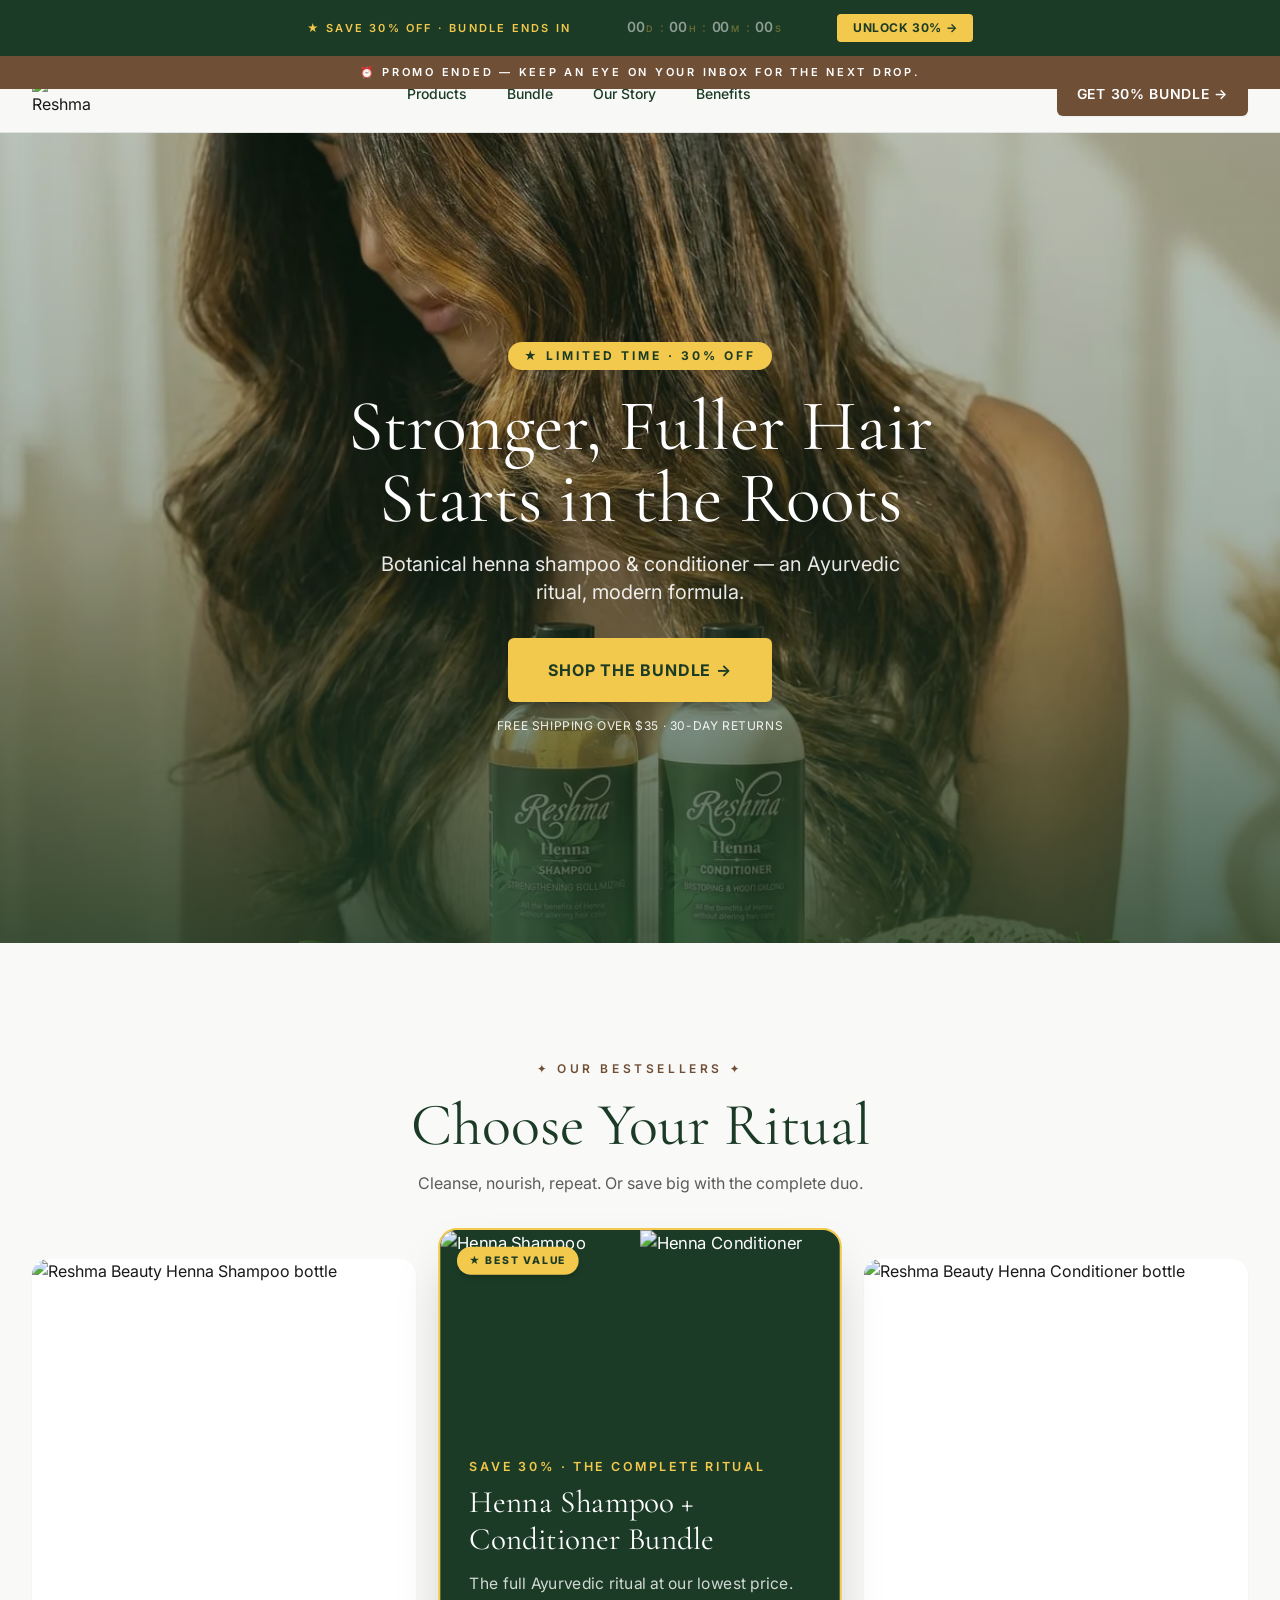
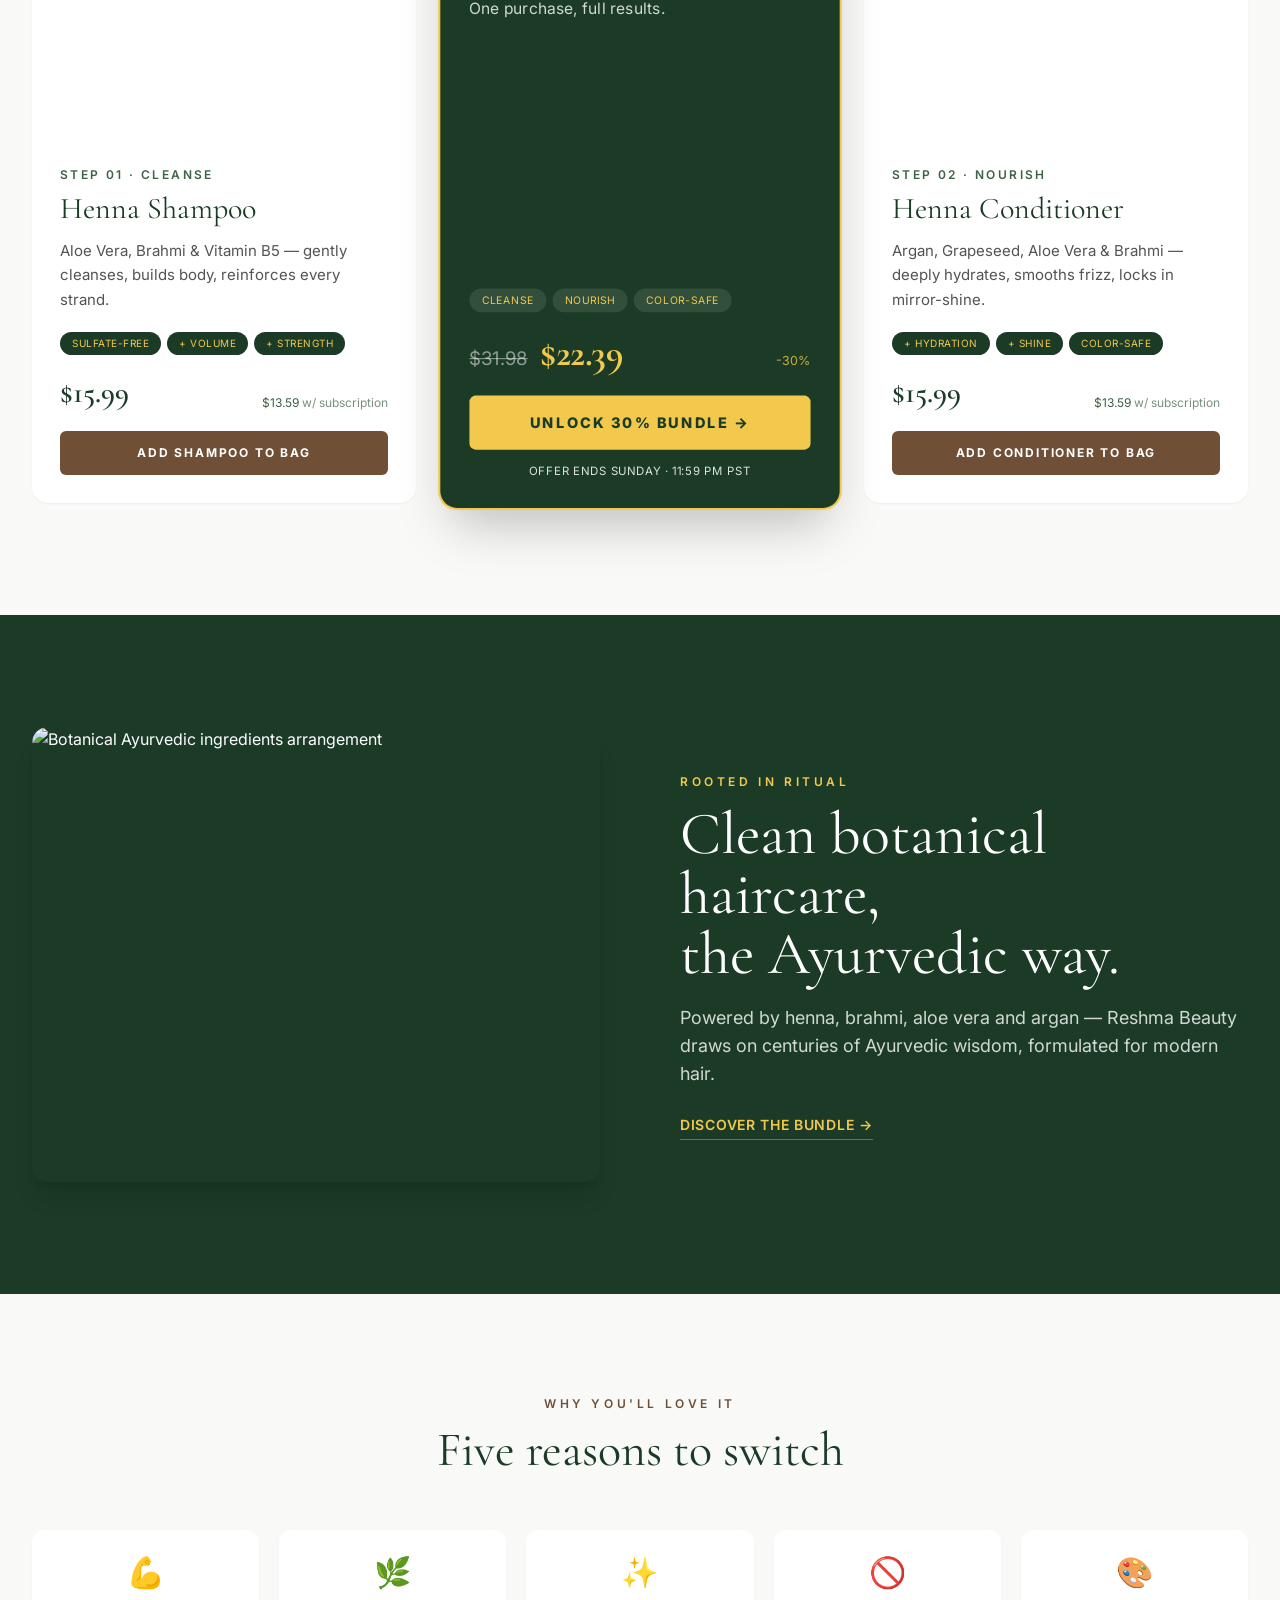
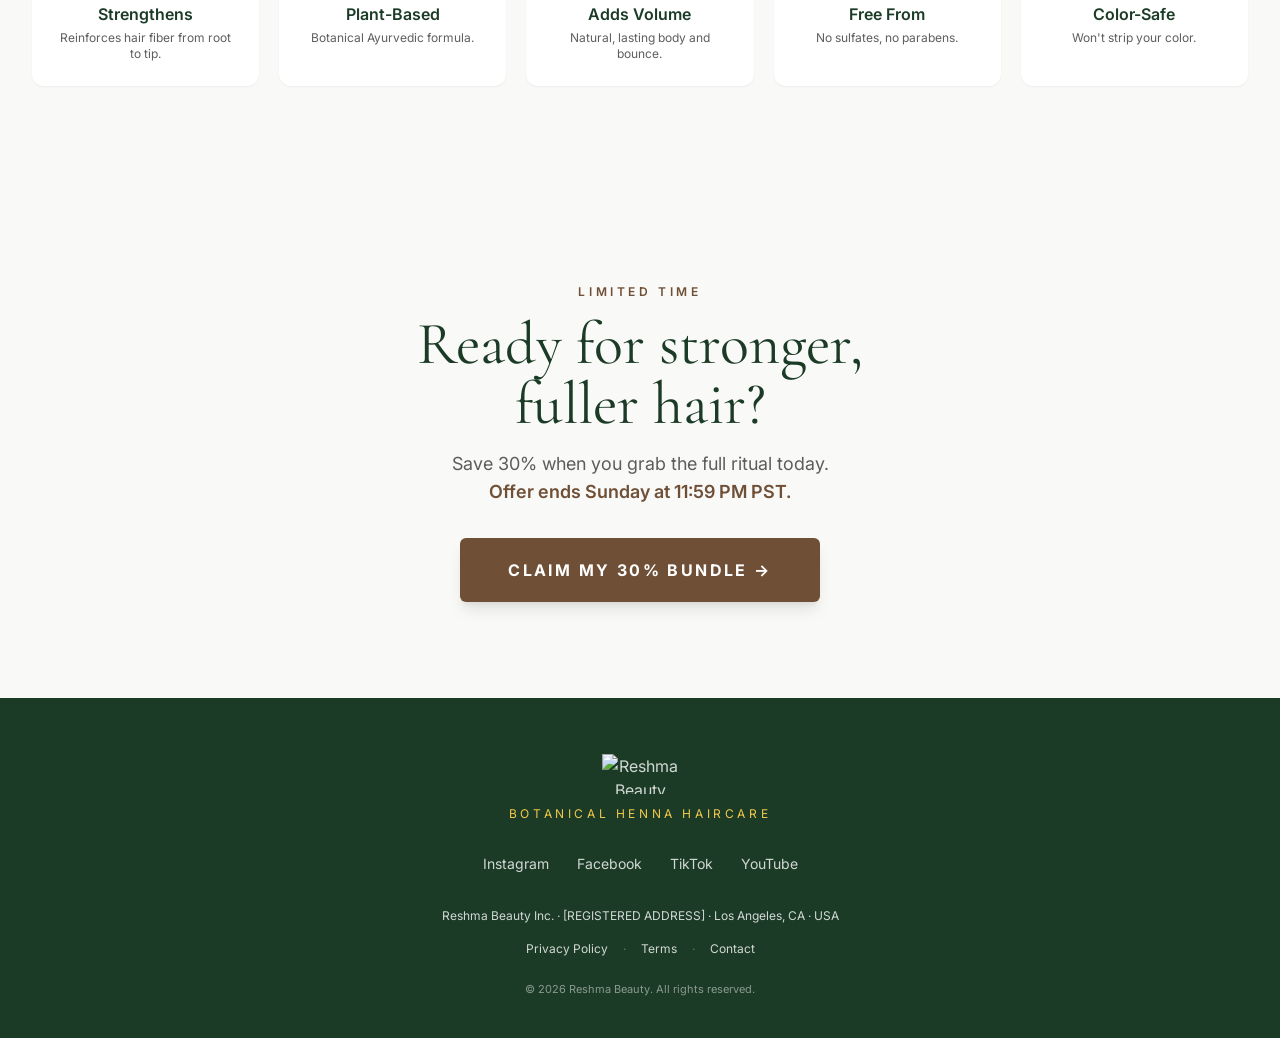
==== commit 2f15aa6c: "Bundle CTAs on landing: auto-add both products to cart Three "Unlock 30% Bundle" / "Claim 30% Bundle" ====
--- a/landing/index.html
+++ b/landing/index.html
@@ -75,7 +75,7 @@
         <span id="cd-seconds" class="text-white">--</span><span class="text-gold/70 ml-0.5 text-[8px] md:text-[9px] uppercase tracking-wider">s</span>
       </div>
 
-      <a href="https://reshmabeauty.com/collections/shampoo-conditioner?discount=HENNA30&amp;utm_source=landing&amp;utm_medium=banner&amp;utm_campaign=henna_bundle_30&amp;utm_content=banner_unlock"
+      <a href="https://reshmabeauty.com/cart/42332141519070:1,42332142043358:1?discount=HENNA30&amp;utm_source=landing&amp;utm_medium=banner&amp;utm_campaign=henna_bundle_30&amp;utm_content=banner_unlock"
          class="inline-flex items-center bg-gold hover:bg-white text-green1 text-[10px] md:text-xs font-bold uppercase tracking-wider px-2.5 md:px-4 py-1 md:py-1.5 rounded transition whitespace-nowrap">
         Unlock 30% &rarr;
       </a>
@@ -229,7 +229,7 @@
             <span class="font-serif text-3xl md:text-4xl text-gold font-bold">$22.39</span>
             <span class="text-xs text-gold/80 ml-auto">-30%</span>
           </div>
-          <a href="https://reshmabeauty.com/collections/shampoo-conditioner?discount=HENNA30&amp;utm_source=landing&amp;utm_medium=card&amp;utm_campaign=henna_bundle_30&amp;utm_content=card_bundle"
+          <a href="https://reshmabeauty.com/cart/42332141519070:1,42332142043358:1?discount=HENNA30&amp;utm_source=landing&amp;utm_medium=card&amp;utm_campaign=henna_bundle_30&amp;utm_content=card_bundle"
              class="block w-full text-center bg-gold hover:bg-white text-green1 font-extrabold uppercase text-sm tracking-[0.15em] py-4 rounded-md transition transform hover:scale-[1.02]">
             Unlock 30% Bundle →
           </a>
@@ -349,7 +349,7 @@
         Save 30% when you grab the full ritual today.<br/>
         <span class="text-brown font-semibold">Offer ends Sunday at 11:59 PM PST.</span>
       </p>
-      <a href="https://reshmabeauty.com/collections/shampoo-conditioner?discount=HENNA30&amp;utm_source=landing&amp;utm_medium=cta&amp;utm_campaign=henna_bundle_30&amp;utm_content=final_cta"
+      <a href="https://reshmabeauty.com/cart/42332141519070:1,42332142043358:1?discount=HENNA30&amp;utm_source=landing&amp;utm_medium=cta&amp;utm_campaign=henna_bundle_30&amp;utm_content=final_cta"
          class="inline-block bg-brown hover:bg-green1 text-white font-bold uppercase tracking-[0.15em] px-10 md:px-12 py-4 md:py-5 rounded-md transition shadow-lg hover:shadow-xl">
         Claim My 30% Bundle →
       </a>
@@ -585,7 +585,21 @@
       </div>
 
       <div class="space-y-3 mb-3">
-        <!-- Card-button: The Duo (Recommended) -->
+        <!-- Card-button #1: Just the product (solo) -->
+        <button type="button" data-action="compare-solo"
+                class="w-full text-left bg-white border-2 border-[#1A2E1A]/15 hover:border-[#1A2E1A]/40 hover:bg-[#1A2E1A]/[0.02] rounded-xl p-4 flex items-start justify-between gap-3 transition active:scale-[0.99]">
+          <div class="flex-1 min-w-0">
+            <p class="text-[10px] uppercase tracking-widest text-[#1A2E1A]/60 mb-0.5">Just the product</p>
+            <h3 class="font-serif text-xl text-[#1A2E1A] mb-1" data-slot="title">Henna Shampoo</h3>
+            <p class="text-xs text-[#1A2E1A]/60">No discount, just one</p>
+            <div class="flex items-baseline gap-2 mt-2">
+              <span class="font-serif text-2xl text-[#1A2E1A] font-bold">$15.99</span>
+            </div>
+          </div>
+          <span class="text-[#1A2E1A]/50 text-xs uppercase tracking-wider font-bold whitespace-nowrap pt-1">Continue →</span>
+        </button>
+
+        <!-- Card-button #2: The Duo (Recommended) -->
         <button type="button" data-action="compare-duo"
                 class="w-full text-left bg-white border-2 border-[#EAB308] hover:bg-[#EAB308]/5 rounded-xl p-4 flex items-start justify-between gap-3 relative transition active:scale-[0.99]">
           <span class="absolute -top-2.5 left-4 bg-[#EAB308] text-[#1A2E1A] text-[9px] font-extrabold uppercase tracking-wider px-2 py-0.5 rounded-full">★ Recommended</span>
@@ -602,7 +616,7 @@
           <span class="text-[#EAB308] text-xs uppercase tracking-wider font-bold whitespace-nowrap pt-1">Continue →</span>
         </button>
 
-        <!-- Card-button: 2× The Duo (Best Value) -->
+        <!-- Card-button #3: 2× The Duo (Best Value) -->
         <button type="button" data-action="compare-2duo"
                 class="w-full text-left bg-[#1A2E1A] text-white rounded-xl p-4 flex items-start justify-between gap-3 relative transition active:scale-[0.99] hover:bg-[#0f1f0f]">
           <span class="absolute -top-2.5 left-4 bg-white text-[#1A2E1A] text-[9px] font-extrabold uppercase tracking-wider px-2 py-0.5 rounded-full">★ Best Value</span>
@@ -631,9 +645,8 @@
     (function () {
       // ===== Shopify variant IDs (replace placeholders before going live) =====
       var VARIANT = {
-        shampoo:     'REPLACE_WITH_SHAMPOO_VARIANT_ID',
-        conditioner: 'REPLACE_WITH_CONDITIONER_VARIANT_ID',
-        bundle:      'REPLACE_WITH_BUNDLE_VARIANT_ID',
+        shampoo:     '42332141519070',
+        conditioner: '42332142043358',
       };
       var SHOPIFY_DOMAIN = 'reshmabeauty.com';
       var DISCOUNT       = 'HENNA30';
@@ -652,6 +665,20 @@
           'utm_content=' + (utmContent || 'panel')
         ].join('&');
         return 'https://' + SHOPIFY_DOMAIN + '/cart/' + variant + ':' + qty + '?' + params;
+      }
+      // Bundle = 1 shampoo + 1 conditioner per "bundle". Shopify supports
+      // multi-line cart permalinks: /cart/V1:Q1,V2:Q2
+      function bundleCartUrl(bundleQty, utmContent) {
+        var params = [
+          'discount=' + DISCOUNT,
+          'utm_source=landing',
+          'utm_medium=panel',
+          'utm_campaign=henna_bundle_30',
+          'utm_content=' + (utmContent || 'panel')
+        ].join('&');
+        return 'https://' + SHOPIFY_DOMAIN + '/cart/' +
+               VARIANT.shampoo + ':' + bundleQty + ',' +
+               VARIANT.conditioner + ':' + bundleQty + '?' + params;
       }
 
       var PRODUCT_DATA = {
@@ -742,8 +769,9 @@
         if (!tpl) return;
         content.innerHTML = '';
         content.appendChild(tpl.content.cloneNode(true));
-        // fill data slots if any
-        if (template === 'product' && ctx && ctx.product) {
+        // fill data slots if any (product OR compare templates use the
+        // ctx.product to inject the right name/image)
+        if ((template === 'product' || template === 'compare') && ctx && ctx.product) {
           var d = PRODUCT_DATA[ctx.product];
           content.querySelectorAll('[data-slot]').forEach(function(el){
             var k = el.getAttribute('data-slot');
@@ -801,21 +829,26 @@
           openPanel('upsell');
         }
         else if (action === 'upsell-yes') {
-          window.location.href = cartUrl(VARIANT.bundle, 2, 'panel_upsell_2x');
+          window.location.href = bundleCartUrl(2, 'panel_upsell_2x');
         }
         else if (action === 'upsell-no') {
-          window.location.href = cartUrl(VARIANT.bundle, 1, 'panel_upsell_1x');
+          window.location.href = bundleCartUrl(1, 'panel_upsell_1x');
         }
         else if (action === 'product-add-solo') {
           var p = currentContext.product;
           var v = p === 'shampoo' ? VARIANT.shampoo : VARIANT.conditioner;
           window.location.href = cartUrl(v, 1, 'panel_solo_' + p);
         }
+        else if (action === 'compare-solo') {
+          var p = currentContext.product;
+          var v = p === 'shampoo' ? VARIANT.shampoo : VARIANT.conditioner;
+          window.location.href = cartUrl(v, 1, 'panel_compare_solo_' + p);
+        }
         else if (action === 'compare-duo') {
-          window.location.href = cartUrl(VARIANT.bundle, 1, 'panel_compare_duo');
+          window.location.href = bundleCartUrl(1, 'panel_compare_duo');
         }
         else if (action === 'compare-2duo') {
-          window.location.href = cartUrl(VARIANT.bundle, 2, 'panel_compare_2duo');
+          window.location.href = bundleCartUrl(2, 'panel_compare_2duo');
         }
       });
 
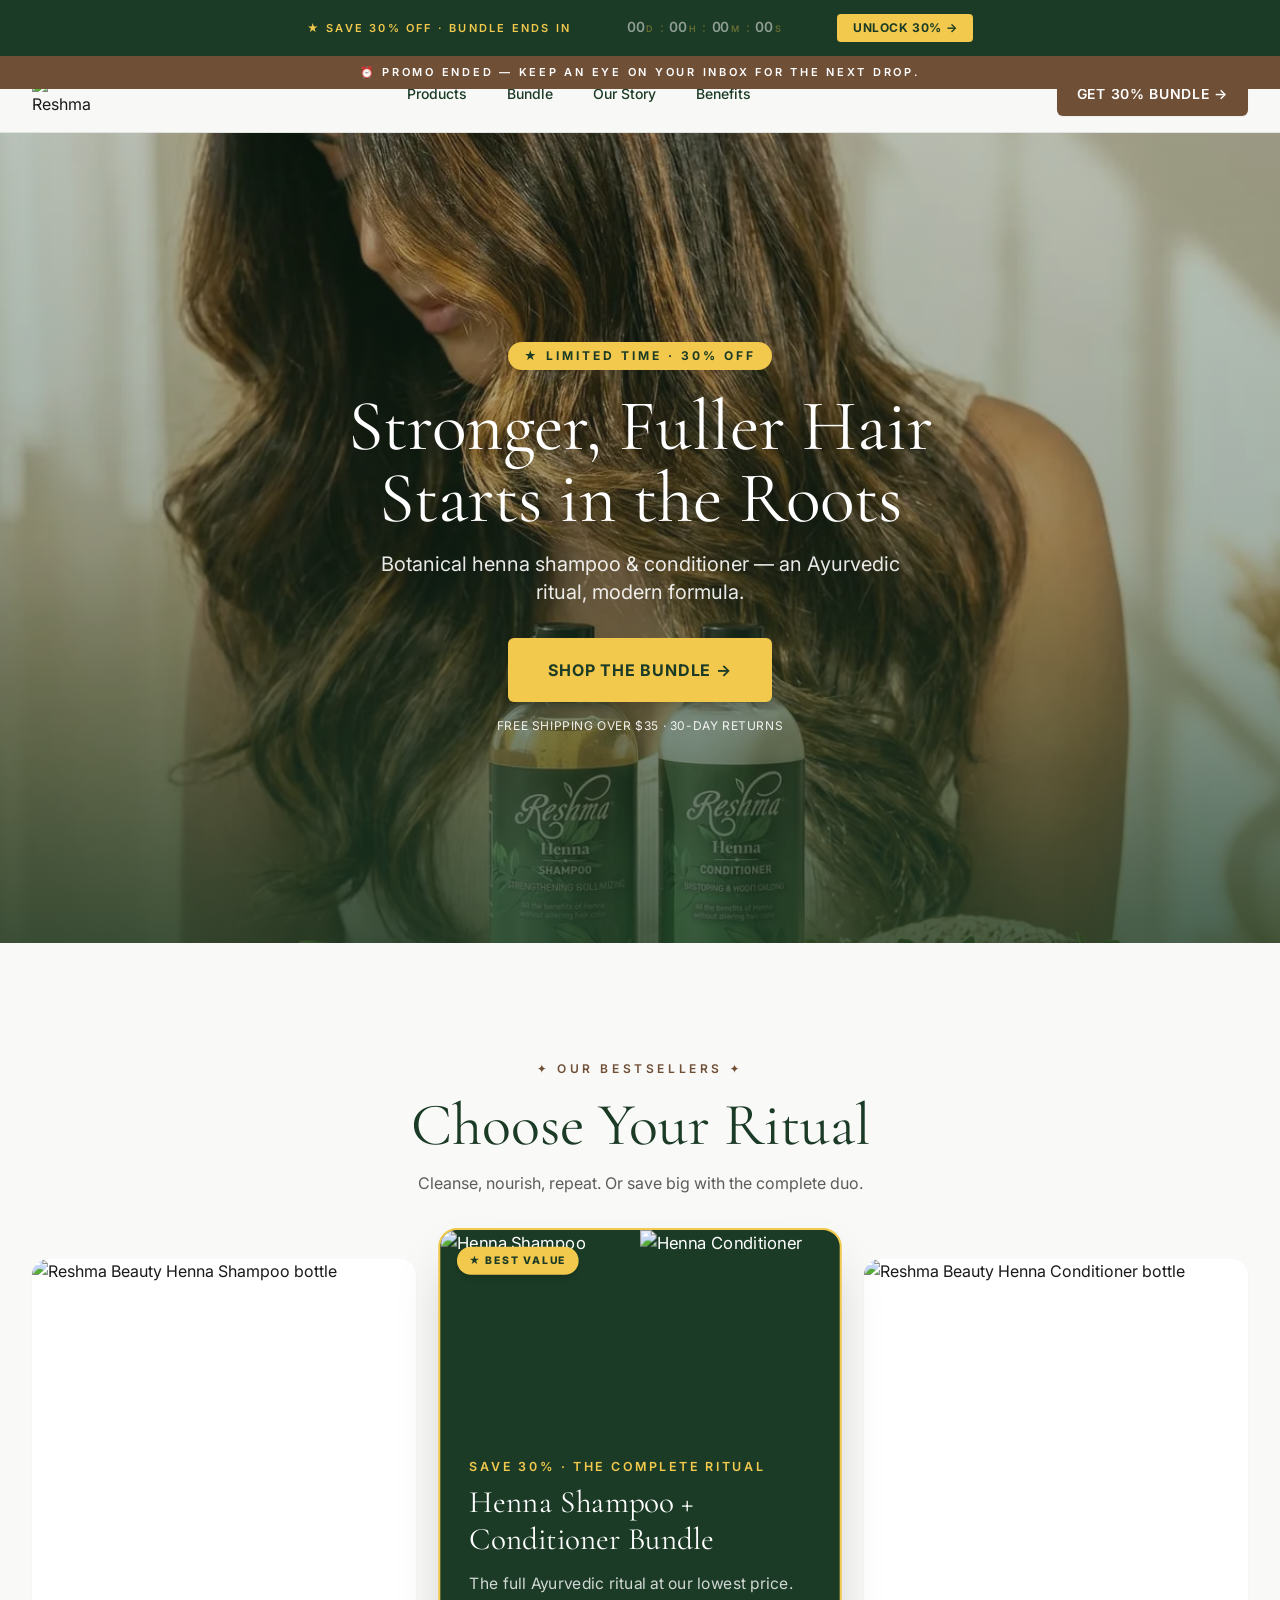
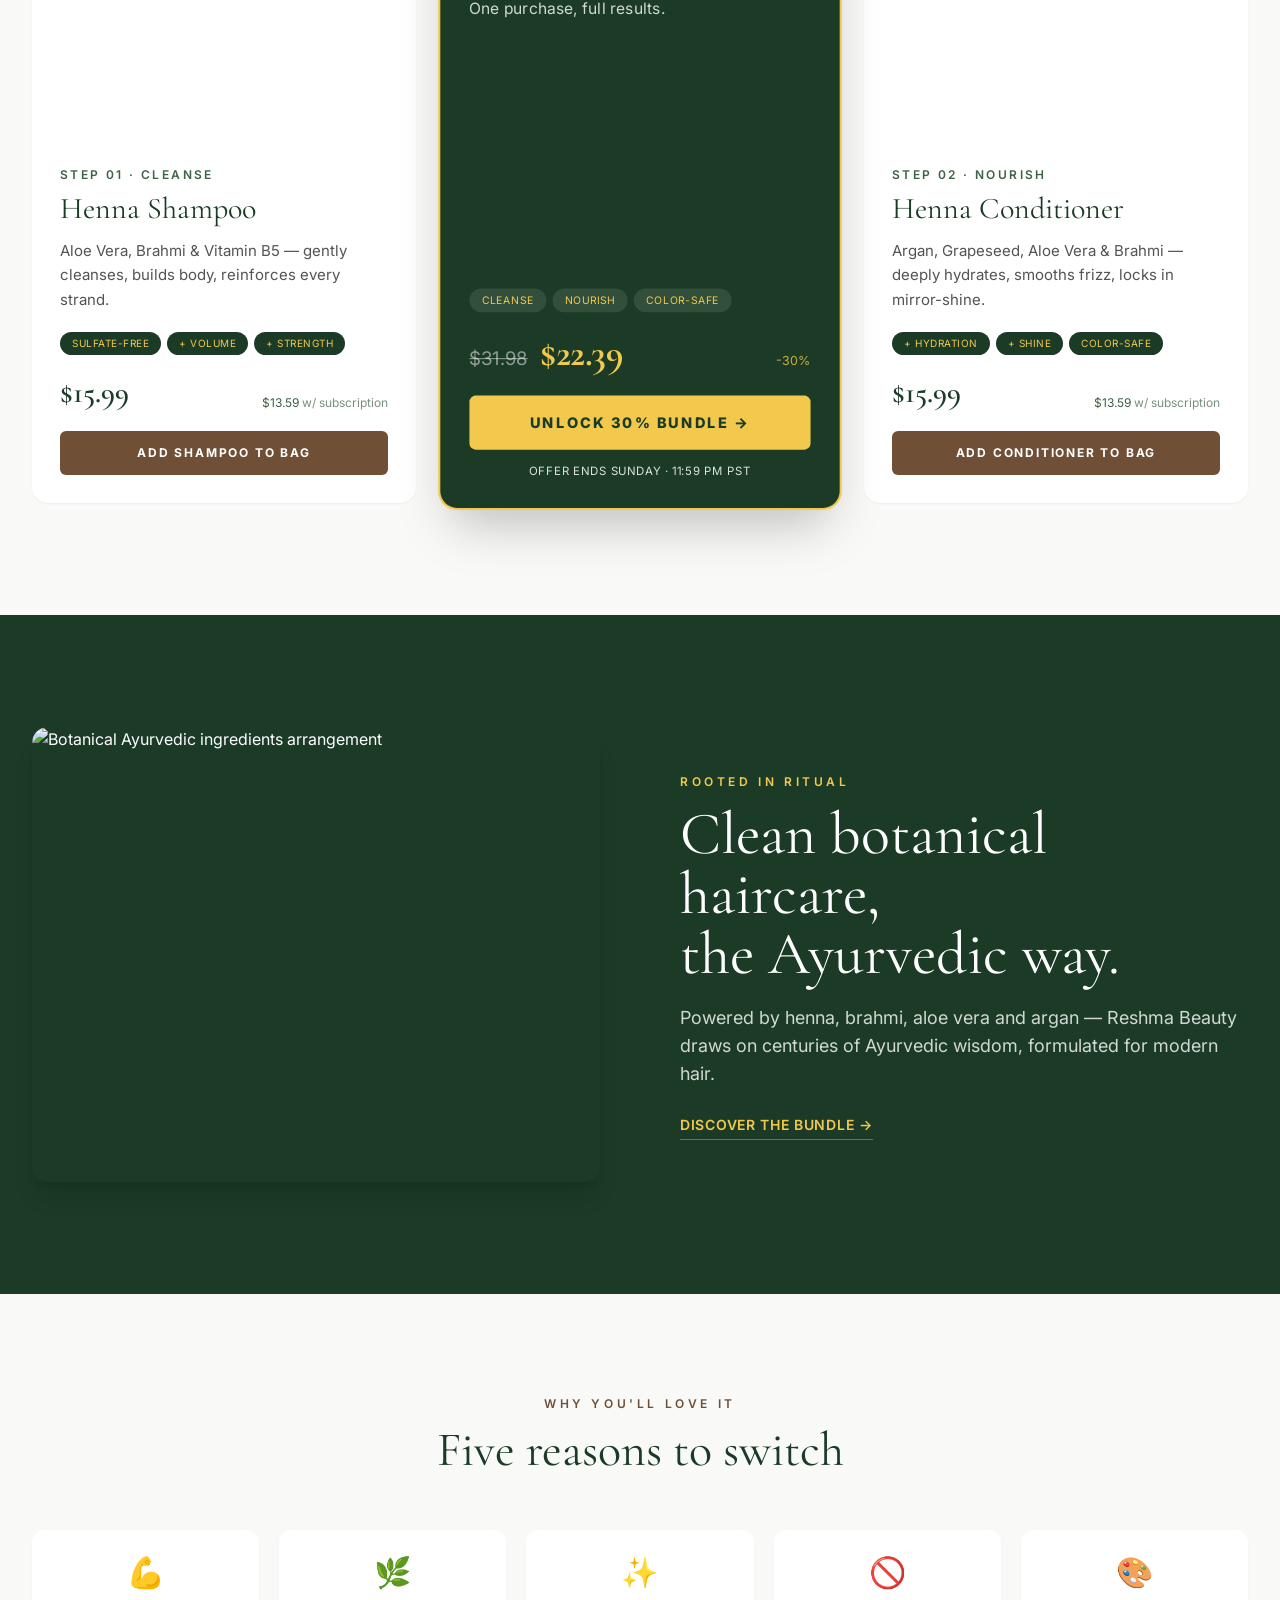
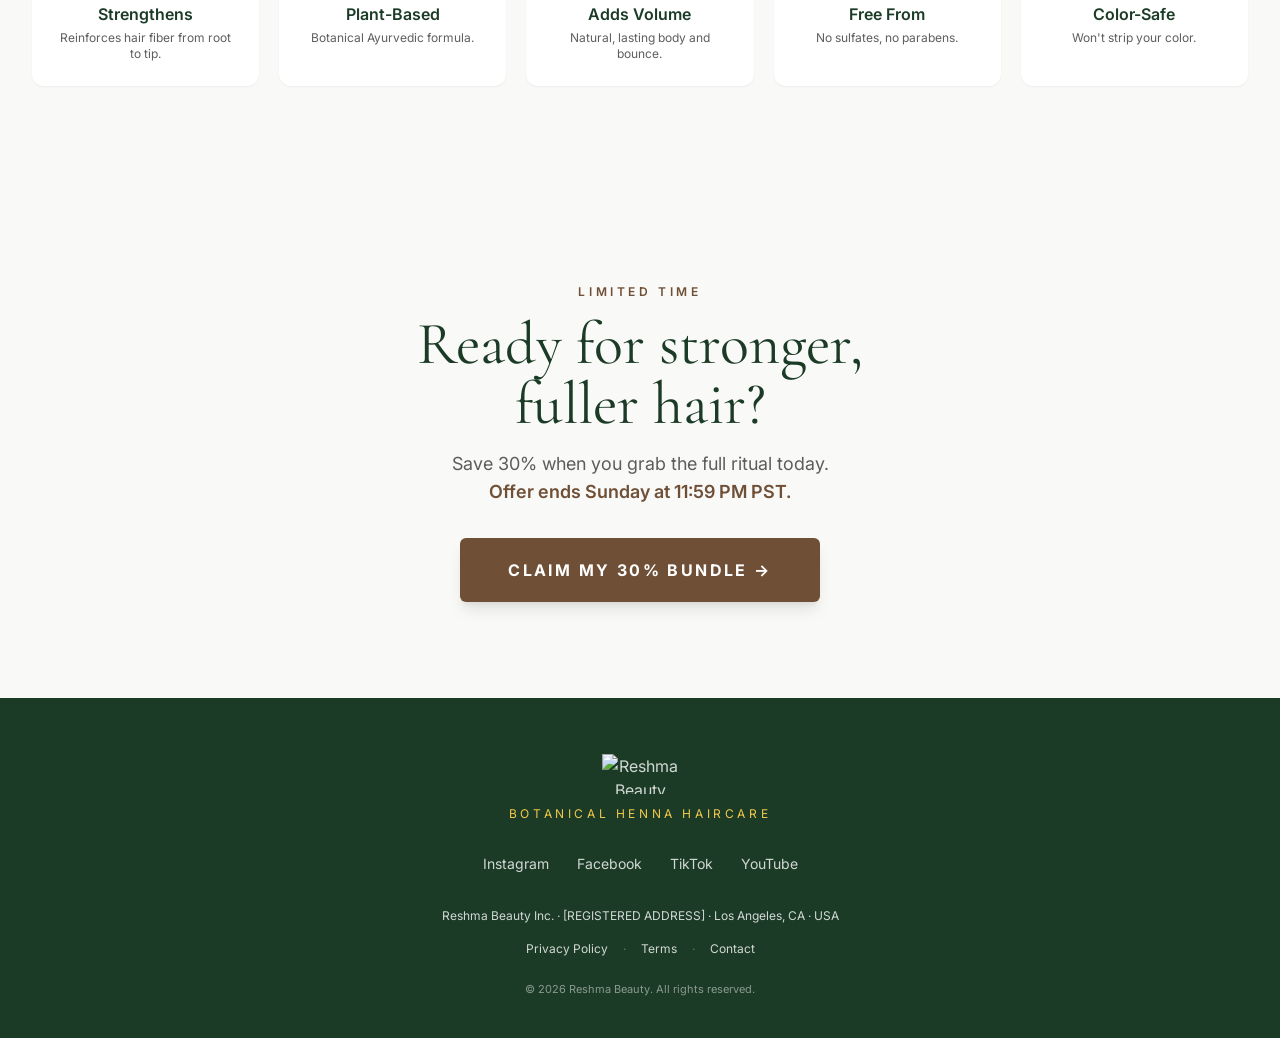
==== commit 8b0e555e: "Banner/header: kill the 1px Android sub-pixel gap User report: a faint pixel line between the green " ====
--- a/landing/index.html
+++ b/landing/index.html
@@ -57,7 +57,7 @@
 <body class="bg-bg text-ink pt-[72px] sm:pt-14 pb-24 md:pb-0">
 
   <!-- ============ FIXED PROMO BANNER — same content on all screens ============ -->
-  <div id="promo-banner" data-hover-popup="bundle" class="fixed top-0 left-0 right-0 z-50 bg-green1 text-white shadow-sm h-[72px] sm:h-14">
+  <div id="promo-banner" data-hover-popup="bundle" class="fixed top-0 left-0 right-0 z-50 bg-green1 text-white h-[72px] sm:h-14">
     <div class="max-w-7xl mx-auto px-4 md:px-8 h-full flex flex-wrap items-center content-center justify-center gap-x-6 sm:gap-x-10 md:gap-x-14 gap-y-1">
 
       <span class="text-[10px] md:text-[11px] font-semibold uppercase tracking-[0.2em] text-gold whitespace-nowrap">
@@ -87,7 +87,7 @@
   </div>
 
   <!-- ============ HEADER ============ -->
-  <header class="sticky top-[72px] sm:top-14 z-40 bg-bg/90 backdrop-blur-md border-b border-green1/10">
+  <header class="sticky top-[71px] sm:top-[55px] z-40 bg-bg/90 backdrop-blur-md border-b border-green1/10">
     <div class="max-w-7xl mx-auto px-5 md:px-8 py-3 md:py-4 flex items-center justify-between">
       <a href="#top" class="flex items-center gap-2 shrink-0">
         <img src="images/logo-reshma.png" alt="Reshma Beauty" width="400" height="210" class="h-7 md:h-9 w-auto">
--- a/landing/style.css
+++ b/landing/style.css
@@ -1 +1 @@
-*,:after,:before{--tw-border-spacing-x:0;--tw-border-spacing-y:0;--tw-translate-x:0;--tw-translate-y:0;--tw-rotate:0;--tw-skew-x:0;--tw-skew-y:0;--tw-scale-x:1;--tw-scale-y:1;--tw-pan-x: ;--tw-pan-y: ;--tw-pinch-zoom: ;--tw-scroll-snap-strictness:proximity;--tw-gradient-from-position: ;--tw-gradient-via-position: ;--tw-gradient-to-position: ;--tw-ordinal: ;--tw-slashed-zero: ;--tw-numeric-figure: ;--tw-numeric-spacing: ;--tw-numeric-fraction: ;--tw-ring-inset: ;--tw-ring-offset-width:0px;--tw-ring-offset-color:#fff;--tw-ring-color:rgba(59,130,246,.5);--tw-ring-offset-shadow:0 0 #0000;--tw-ring-shadow:0 0 #0000;--tw-shadow:0 0 #0000;--tw-shadow-colored:0 0 #0000;--tw-blur: ;--tw-brightness: ;--tw-contrast: ;--tw-grayscale: ;--tw-hue-rotate: ;--tw-invert: ;--tw-saturate: ;--tw-sepia: ;--tw-drop-shadow: ;--tw-backdrop-blur: ;--tw-backdrop-brightness: ;--tw-backdrop-contrast: ;--tw-backdrop-grayscale: ;--tw-backdrop-hue-rotate: ;--tw-backdrop-invert: ;--tw-backdrop-opacity: ;--tw-backdrop-saturate: ;--tw-backdrop-sepia: ;--tw-contain-size: ;--tw-contain-layout: ;--tw-contain-paint: ;--tw-contain-style: }::backdrop{--tw-border-spacing-x:0;--tw-border-spacing-y:0;--tw-translate-x:0;--tw-translate-y:0;--tw-rotate:0;--tw-skew-x:0;--tw-skew-y:0;--tw-scale-x:1;--tw-scale-y:1;--tw-pan-x: ;--tw-pan-y: ;--tw-pinch-zoom: ;--tw-scroll-snap-strictness:proximity;--tw-gradient-from-position: ;--tw-gradient-via-position: ;--tw-gradient-to-position: ;--tw-ordinal: ;--tw-slashed-zero: ;--tw-numeric-figure: ;--tw-numeric-spacing: ;--tw-numeric-fraction: ;--tw-ring-inset: ;--tw-ring-offset-width:0px;--tw-ring-offset-color:#fff;--tw-ring-color:rgba(59,130,246,.5);--tw-ring-offset-shadow:0 0 #0000;--tw-ring-shadow:0 0 #0000;--tw-shadow:0 0 #0000;--tw-shadow-colored:0 0 #0000;--tw-blur: ;--tw-brightness: ;--tw-contrast: ;--tw-grayscale: ;--tw-hue-rotate: ;--tw-invert: ;--tw-saturate: ;--tw-sepia: ;--tw-drop-shadow: ;--tw-backdrop-blur: ;--tw-backdrop-brightness: ;--tw-backdrop-contrast: ;--tw-backdrop-grayscale: ;--tw-backdrop-hue-rotate: ;--tw-backdrop-invert: ;--tw-backdrop-opacity: ;--tw-backdrop-saturate: ;--tw-backdrop-sepia: ;--tw-contain-size: ;--tw-contain-layout: ;--tw-contain-paint: ;--tw-contain-style: }/*! tailwindcss v3.4.19 | MIT License | https://tailwindcss.com*/*,:after,:before{box-sizing:border-box;border:0 solid #e5e7eb}:after,:before{--tw-content:""}:host,html{line-height:1.5;-webkit-text-size-adjust:100%;-moz-tab-size:4;-o-tab-size:4;tab-size:4;font-family:Inter,ui-sans-serif,system-ui,sans-serif;font-feature-settings:normal;font-variation-settings:normal;-webkit-tap-highlight-color:transparent}body{margin:0;line-height:inherit}hr{height:0;color:inherit;border-top-width:1px}abbr:where([title]){-webkit-text-decoration:underline dotted;text-decoration:underline dotted}h1,h2,h3,h4,h5,h6{font-size:inherit;font-weight:inherit}a{color:inherit;text-decoration:inherit}b,strong{font-weight:bolder}code,kbd,pre,samp{font-family:ui-monospace,SFMono-Regular,Menlo,Monaco,Consolas,Liberation Mono,Courier New,monospace;font-feature-settings:normal;font-variation-settings:normal;font-size:1em}small{font-size:80%}sub,sup{font-size:75%;line-height:0;position:relative;vertical-align:baseline}sub{bottom:-.25em}sup{top:-.5em}table{text-indent:0;border-color:inherit;border-collapse:collapse}button,input,optgroup,select,textarea{font-family:inherit;font-feature-settings:inherit;font-variation-settings:inherit;font-size:100%;font-weight:inherit;line-height:inherit;letter-spacing:inherit;color:inherit;margin:0;padding:0}button,select{text-transform:none}button,input:where([type=button]),input:where([type=reset]),input:where([type=submit]){-webkit-appearance:button;background-color:transparent;background-image:none}:-moz-focusring{outline:auto}:-moz-ui-invalid{box-shadow:none}progress{vertical-align:baseline}::-webkit-inner-spin-button,::-webkit-outer-spin-button{height:auto}[type=search]{-webkit-appearance:textfield;outline-offset:-2px}::-webkit-search-decoration{-webkit-appearance:none}::-webkit-file-upload-button{-webkit-appearance:button;font:inherit}summary{display:list-item}blockquote,dd,dl,figure,h1,h2,h3,h4,h5,h6,hr,p,pre{margin:0}fieldset{margin:0}fieldset,legend{padding:0}menu,ol,ul{list-style:none;margin:0;padding:0}dialog{padding:0}textarea{resize:vertical}input::-moz-placeholder,textarea::-moz-placeholder{opacity:1;color:#9ca3af}input::placeholder,textarea::placeholder{opacity:1;color:#9ca3af}[role=button],button{cursor:pointer}:disabled{cursor:default}audio,canvas,embed,iframe,img,object,svg,video{display:block;vertical-align:middle}img,video{max-width:100%;height:auto}[hidden]:where(:not([hidden=until-found])){display:none}.static{position:static}.fixed{position:fixed}.absolute{position:absolute}.relative{position:relative}.sticky{position:sticky}.inset-0{inset:0}.inset-y-0{top:0;bottom:0}.-top-2{top:-.5rem}.-top-2\.5{top:-.625rem}.bottom-0{bottom:0}.left-0{left:0}.left-4{left:1rem}.right-0{right:0}.right-4{right:1rem}.top-0{top:0}.top-4{top:1rem}.top-\[72px\]{top:72px}.z-10{z-index:10}.z-40{z-index:40}.z-50{z-index:50}.z-\[100\]{z-index:100}.order-1{order:1}.order-2{order:2}.mx-1{margin-left:.25rem;margin-right:.25rem}.mx-1\.5{margin-left:.375rem;margin-right:.375rem}.mx-auto{margin-left:auto;margin-right:auto}.mb-0\.5{margin-bottom:.125rem}.mb-1{margin-bottom:.25rem}.mb-10{margin-bottom:2.5rem}.mb-12{margin-bottom:3rem}.mb-2{margin-bottom:.5rem}.mb-3{margin-bottom:.75rem}.mb-4{margin-bottom:1rem}.mb-5{margin-bottom:1.25rem}.mb-6{margin-bottom:1.5rem}.mb-8{margin-bottom:2rem}.ml-0\.5{margin-left:.125rem}.ml-auto{margin-left:auto}.mt-1{margin-top:.25rem}.mt-2{margin-top:.5rem}.mt-3{margin-top:.75rem}.mt-4{margin-top:1rem}.mt-6{margin-top:1.5rem}.block{display:block}.inline-block{display:inline-block}.inline{display:inline}.flex{display:flex}.inline-flex{display:inline-flex}.grid{display:grid}.hidden{display:none}.aspect-\[4\/3\]{aspect-ratio:4/3}.aspect-\[4\/5\]{aspect-ratio:4/5}.aspect-square{aspect-ratio:1/1}.h-10{height:2.5rem}.h-7{height:1.75rem}.h-\[72px\]{height:72px}.h-\[85svh\]{height:85svh}.h-full{height:100%}.w-10{width:2.5rem}.w-auto{width:auto}.w-full{width:100%}.min-w-0{min-width:0}.max-w-3xl{max-width:48rem}.max-w-7xl{max-width:80rem}.max-w-xl{max-width:36rem}.flex-1{flex:1 1 0%}.shrink-0{flex-shrink:0}.-translate-x-full{--tw-translate-x:-100%}.-translate-x-full,.translate-x-full{transform:translate(var(--tw-translate-x),var(--tw-translate-y)) rotate(var(--tw-rotate)) skewX(var(--tw-skew-x)) skewY(var(--tw-skew-y)) scaleX(var(--tw-scale-x)) scaleY(var(--tw-scale-y))}.translate-x-full{--tw-translate-x:100%}.transform{transform:translate(var(--tw-translate-x),var(--tw-translate-y)) rotate(var(--tw-rotate)) skewX(var(--tw-skew-x)) skewY(var(--tw-skew-y)) scaleX(var(--tw-scale-x)) scaleY(var(--tw-scale-y))}.grid-cols-1{grid-template-columns:repeat(1,minmax(0,1fr))}.grid-cols-2{grid-template-columns:repeat(2,minmax(0,1fr))}.flex-col{flex-direction:column}.flex-wrap{flex-wrap:wrap}.content-center{align-content:center}.items-start{align-items:flex-start}.items-end{align-items:flex-end}.items-center{align-items:center}.items-baseline{align-items:baseline}.justify-end{justify-content:flex-end}.justify-center{justify-content:center}.justify-between{justify-content:space-between}.gap-1\.5{gap:.375rem}.gap-10{gap:2.5rem}.gap-2{gap:.5rem}.gap-3{gap:.75rem}.gap-4{gap:1rem}.gap-5{gap:1.25rem}.gap-6{gap:1.5rem}.gap-7{gap:1.75rem}.gap-x-6{-moz-column-gap:1.5rem;column-gap:1.5rem}.gap-y-1{row-gap:.25rem}.space-x-3>:not([hidden])~:not([hidden]){--tw-space-x-reverse:0;margin-right:calc(.75rem*var(--tw-space-x-reverse));margin-left:calc(.75rem*(1 - var(--tw-space-x-reverse)))}.space-y-3>:not([hidden])~:not([hidden]){--tw-space-y-reverse:0;margin-top:calc(.75rem*(1 - var(--tw-space-y-reverse)));margin-bottom:calc(.75rem*var(--tw-space-y-reverse))}.overflow-hidden{overflow:hidden}.overflow-y-auto{overflow-y:auto}.whitespace-nowrap{white-space:nowrap}.rounded{border-radius:.25rem}.rounded-2xl{border-radius:1rem}.rounded-full{border-radius:9999px}.rounded-md{border-radius:.375rem}.rounded-xl{border-radius:.75rem}.border{border-width:1px}.border-2{border-width:2px}.border-b{border-bottom-width:1px}.border-t{border-top-width:1px}.border-\[\#1A2E1A\]\/10{border-color:rgba(26,46,26,.1)}.border-\[\#1A2E1A\]\/15{border-color:rgba(26,46,26,.15)}.border-\[\#EAB308\]{--tw-border-opacity:1;border-color:rgb(234 179 8/var(--tw-border-opacity,1))}.border-gold\/40{border-color:rgba(242,201,76,.4)}.border-green1\/10{border-color:rgba(27,59,38,.1)}.border-green1\/15{border-color:rgba(27,59,38,.15)}.bg-\[\#1A2E1A\]{--tw-bg-opacity:1;background-color:rgb(26 46 26/var(--tw-bg-opacity,1))}.bg-\[\#1A2E1A\]\/45{background-color:rgba(26,46,26,.45)}.bg-\[\#EAB308\]{--tw-bg-opacity:1;background-color:rgb(234 179 8/var(--tw-bg-opacity,1))}.bg-\[\#F9F9F7\],.bg-bg{--tw-bg-opacity:1;background-color:rgb(249 249 247/var(--tw-bg-opacity,1))}.bg-bg\/90{background-color:hsla(60,14%,97%,.9)}.bg-bg\/95{background-color:hsla(60,14%,97%,.95)}.bg-brown{--tw-bg-opacity:1;background-color:rgb(112 79 55/var(--tw-bg-opacity,1))}.bg-gold{--tw-bg-opacity:1;background-color:rgb(242 201 76/var(--tw-bg-opacity,1))}.bg-green1{--tw-bg-opacity:1;background-color:rgb(27 59 38/var(--tw-bg-opacity,1))}.bg-white{--tw-bg-opacity:1;background-color:rgb(255 255 255/var(--tw-bg-opacity,1))}.bg-white\/10{background-color:hsla(0,0%,100%,.1)}.bg-gradient-to-b{background-image:linear-gradient(to bottom,var(--tw-gradient-stops))}.from-green1\/30{--tw-gradient-from:rgba(27,59,38,.3) var(--tw-gradient-from-position);--tw-gradient-to:rgba(27,59,38,0) var(--tw-gradient-to-position);--tw-gradient-stops:var(--tw-gradient-from),var(--tw-gradient-to)}.via-green1\/40{--tw-gradient-to:rgba(27,59,38,0) var(--tw-gradient-to-position);--tw-gradient-stops:var(--tw-gradient-from),rgba(27,59,38,.4) var(--tw-gradient-via-position),var(--tw-gradient-to)}.to-green1\/80{--tw-gradient-to:rgba(27,59,38,.8) var(--tw-gradient-to-position)}.object-cover{-o-object-fit:cover;object-fit:cover}.object-center{-o-object-position:center;object-position:center}.p-4{padding:1rem}.p-6{padding:1.5rem}.px-1\.5{padding-left:.375rem;padding-right:.375rem}.px-10{padding-left:2.5rem;padding-right:2.5rem}.px-2{padding-left:.5rem;padding-right:.5rem}.px-2\.5{padding-left:.625rem;padding-right:.625rem}.px-3{padding-left:.75rem;padding-right:.75rem}.px-4{padding-left:1rem;padding-right:1rem}.px-5{padding-left:1.25rem;padding-right:1.25rem}.px-6{padding-left:1.5rem;padding-right:1.5rem}.px-8{padding-left:2rem;padding-right:2rem}.py-0\.5{padding-top:.125rem;padding-bottom:.125rem}.py-1{padding-top:.25rem;padding-bottom:.25rem}.py-1\.5{padding-top:.375rem;padding-bottom:.375rem}.py-16{padding-top:4rem;padding-bottom:4rem}.py-2{padding-top:.5rem;padding-bottom:.5rem}.py-3{padding-top:.75rem;padding-bottom:.75rem}.py-3\.5{padding-top:.875rem;padding-bottom:.875rem}.py-4{padding-top:1rem;padding-bottom:1rem}.pb-1{padding-bottom:.25rem}.pb-10{padding-bottom:2.5rem}.pb-14{padding-bottom:3.5rem}.pb-24{padding-bottom:6rem}.pt-1{padding-top:.25rem}.pt-14{padding-top:3.5rem}.pt-16{padding-top:4rem}.pt-\[72px\]{padding-top:72px}.text-left{text-align:left}.text-center{text-align:center}.font-sans{font-family:Inter,ui-sans-serif,system-ui,sans-serif}.font-serif{font-family:Cormorant Garamond,Georgia,serif}.text-2xl{font-size:1.5rem;line-height:2rem}.text-3xl{font-size:1.875rem;line-height:2.25rem}.text-4xl{font-size:2.25rem;line-height:2.5rem}.text-\[10px\]{font-size:10px}.text-\[11px\]{font-size:11px}.text-\[8px\]{font-size:8px}.text-\[9px\]{font-size:9px}.text-base{font-size:1rem;line-height:1.5rem}.text-lg{font-size:1.125rem;line-height:1.75rem}.text-sm{font-size:.875rem;line-height:1.25rem}.text-xl{font-size:1.25rem;line-height:1.75rem}.text-xs{font-size:.75rem;line-height:1rem}.font-bold{font-weight:700}.font-extrabold{font-weight:800}.font-light{font-weight:300}.font-medium{font-weight:500}.font-semibold{font-weight:600}.uppercase{text-transform:uppercase}.italic{font-style:italic}.tabular-nums{--tw-numeric-spacing:tabular-nums;font-variant-numeric:var(--tw-ordinal) var(--tw-slashed-zero) var(--tw-numeric-figure) var(--tw-numeric-spacing) var(--tw-numeric-fraction)}.leading-\[1\.05\]{line-height:1.05}.leading-\[1\.1\]{line-height:1.1}.leading-relaxed{line-height:1.625}.leading-tight{line-height:1.25}.tracking-\[0\.15em\]{letter-spacing:.15em}.tracking-\[0\.25em\]{letter-spacing:.25em}.tracking-\[0\.2em\]{letter-spacing:.2em}.tracking-\[0\.3em\]{letter-spacing:.3em}.tracking-tight{letter-spacing:-.025em}.tracking-wider{letter-spacing:.05em}.tracking-widest{letter-spacing:.1em}.text-\[\#1A2E1A\]{--tw-text-opacity:1;color:rgb(26 46 26/var(--tw-text-opacity,1))}.text-\[\#1A2E1A\]\/30{color:rgba(26,46,26,.3)}.text-\[\#1A2E1A\]\/40{color:rgba(26,46,26,.4)}.text-\[\#1A2E1A\]\/50{color:rgba(26,46,26,.5)}.text-\[\#1A2E1A\]\/55{color:rgba(26,46,26,.55)}.text-\[\#1A2E1A\]\/60{color:rgba(26,46,26,.6)}.text-\[\#1A2E1A\]\/65{color:rgba(26,46,26,.65)}.text-\[\#1A2E1A\]\/70{color:rgba(26,46,26,.7)}.text-\[\#1A2E1A\]\/75{color:rgba(26,46,26,.75)}.text-\[\#EAB308\]{--tw-text-opacity:1;color:rgb(234 179 8/var(--tw-text-opacity,1))}.text-brown{--tw-text-opacity:1;color:rgb(112 79 55/var(--tw-text-opacity,1))}.text-gold{--tw-text-opacity:1;color:rgb(242 201 76/var(--tw-text-opacity,1))}.text-gold\/40{color:rgba(242,201,76,.4)}.text-gold\/70{color:rgba(242,201,76,.7)}.text-gold\/80{color:rgba(242,201,76,.8)}.text-green1{--tw-text-opacity:1;color:rgb(27 59 38/var(--tw-text-opacity,1))}.text-green2{--tw-text-opacity:1;color:rgb(61 99 70/var(--tw-text-opacity,1))}.text-ink{--tw-text-opacity:1;color:rgb(26 26 26/var(--tw-text-opacity,1))}.text-ink\/70{color:rgba(26,26,26,.7)}.text-ink\/75{color:rgba(26,26,26,.75)}.text-white{--tw-text-opacity:1;color:rgb(255 255 255/var(--tw-text-opacity,1))}.text-white\/50{color:hsla(0,0%,100%,.5)}.text-white\/70{color:hsla(0,0%,100%,.7)}.text-white\/80{color:hsla(0,0%,100%,.8)}.text-white\/85{color:hsla(0,0%,100%,.85)}.text-white\/90{color:hsla(0,0%,100%,.9)}.line-through{text-decoration-line:line-through}.opacity-0{opacity:0}.opacity-100{opacity:1}.opacity-40{opacity:.4}.opacity-50{opacity:.5}.opacity-60{opacity:.6}.opacity-70{opacity:.7}.shadow{--tw-shadow:0 1px 3px 0 rgba(0,0,0,.1),0 1px 2px -1px rgba(0,0,0,.1);--tw-shadow-colored:0 1px 3px 0 var(--tw-shadow-color),0 1px 2px -1px var(--tw-shadow-color)}.shadow,.shadow-2xl{box-shadow:var(--tw-ring-offset-shadow,0 0 #0000),var(--tw-ring-shadow,0 0 #0000),var(--tw-shadow)}.shadow-2xl{--tw-shadow:0 25px 50px -12px rgba(0,0,0,.25);--tw-shadow-colored:0 25px 50px -12px var(--tw-shadow-color)}.shadow-\[0_-4px_16px_rgba\(0\2c 0\2c 0\2c 0\.08\)\]{--tw-shadow:0 -4px 16px rgba(0,0,0,.08);--tw-shadow-colored:0 -4px 16px var(--tw-shadow-color)}.shadow-\[0_-4px_16px_rgba\(0\2c 0\2c 0\2c 0\.08\)\],.shadow-lg{box-shadow:var(--tw-ring-offset-shadow,0 0 #0000),var(--tw-ring-shadow,0 0 #0000),var(--tw-shadow)}.shadow-lg{--tw-shadow:0 10px 15px -3px rgba(0,0,0,.1),0 4px 6px -4px rgba(0,0,0,.1);--tw-shadow-colored:0 10px 15px -3px var(--tw-shadow-color),0 4px 6px -4px var(--tw-shadow-color)}.shadow-md{--tw-shadow:0 4px 6px -1px rgba(0,0,0,.1),0 2px 4px -2px rgba(0,0,0,.1);--tw-shadow-colored:0 4px 6px -1px var(--tw-shadow-color),0 2px 4px -2px var(--tw-shadow-color)}.shadow-md,.shadow-sm{box-shadow:var(--tw-ring-offset-shadow,0 0 #0000),var(--tw-ring-shadow,0 0 #0000),var(--tw-shadow)}.shadow-sm{--tw-shadow:0 1px 2px 0 rgba(0,0,0,.05);--tw-shadow-colored:0 1px 2px 0 var(--tw-shadow-color)}.shadow-xl{--tw-shadow:0 20px 25px -5px rgba(0,0,0,.1),0 8px 10px -6px rgba(0,0,0,.1);--tw-shadow-colored:0 20px 25px -5px var(--tw-shadow-color),0 8px 10px -6px var(--tw-shadow-color);box-shadow:var(--tw-ring-offset-shadow,0 0 #0000),var(--tw-ring-shadow,0 0 #0000),var(--tw-shadow)}.ring-2{--tw-ring-offset-shadow:var(--tw-ring-inset) 0 0 0 var(--tw-ring-offset-width) var(--tw-ring-offset-color);--tw-ring-shadow:var(--tw-ring-inset) 0 0 0 calc(2px + var(--tw-ring-offset-width)) var(--tw-ring-color);box-shadow:var(--tw-ring-offset-shadow),var(--tw-ring-shadow),var(--tw-shadow,0 0 #0000)}.ring-\[\#EAB308\]{--tw-ring-opacity:1;--tw-ring-color:rgb(234 179 8/var(--tw-ring-opacity,1))}.ring-gold{--tw-ring-opacity:1;--tw-ring-color:rgb(242 201 76/var(--tw-ring-opacity,1))}.backdrop-blur-lg{--tw-backdrop-blur:blur(16px)}.backdrop-blur-lg,.backdrop-blur-md{-webkit-backdrop-filter:var(--tw-backdrop-blur) var(--tw-backdrop-brightness) var(--tw-backdrop-contrast) var(--tw-backdrop-grayscale) var(--tw-backdrop-hue-rotate) var(--tw-backdrop-invert) var(--tw-backdrop-opacity) var(--tw-backdrop-saturate) var(--tw-backdrop-sepia);backdrop-filter:var(--tw-backdrop-blur) var(--tw-backdrop-brightness) var(--tw-backdrop-contrast) var(--tw-backdrop-grayscale) var(--tw-backdrop-hue-rotate) var(--tw-backdrop-invert) var(--tw-backdrop-opacity) var(--tw-backdrop-saturate) var(--tw-backdrop-sepia)}.backdrop-blur-md{--tw-backdrop-blur:blur(12px)}.transition{transition-property:color,background-color,border-color,text-decoration-color,fill,stroke,opacity,box-shadow,transform,filter,-webkit-backdrop-filter;transition-property:color,background-color,border-color,text-decoration-color,fill,stroke,opacity,box-shadow,transform,filter,backdrop-filter;transition-property:color,background-color,border-color,text-decoration-color,fill,stroke,opacity,box-shadow,transform,filter,backdrop-filter,-webkit-backdrop-filter;transition-timing-function:cubic-bezier(.4,0,.2,1);transition-duration:.15s}.transition-all{transition-property:all;transition-timing-function:cubic-bezier(.4,0,.2,1);transition-duration:.15s}.transition-opacity{transition-property:opacity;transition-timing-function:cubic-bezier(.4,0,.2,1);transition-duration:.15s}.duration-300{transition-duration:.3s}.duration-500{transition-duration:.5s}.duration-\[350ms\]{transition-duration:.35s}.ease-\[cubic-bezier\(0\.16\2c 1\2c 0\.3\2c 1\)\]{transition-timing-function:cubic-bezier(.16,1,.3,1)}html{scroll-behavior:smooth;scroll-padding-top:80px}body{font-family:Inter,ui-sans-serif,system-ui,sans-serif;-webkit-font-smoothing:antialiased;overflow-x:clip}.font-serif{font-family:Cormorant Garamond,Georgia,serif}@keyframes popup-enter{0%{opacity:0;transform:scale(.94)}to{opacity:1;transform:scale(1)}}@keyframes backdrop-enter{0%{opacity:0}to{opacity:1}}.popup-card{animation:popup-enter .28s cubic-bezier(.16,1,.3,1) both}.popup-backdrop{animation:backdrop-enter .28s ease-out both}.popup-locked{overflow:hidden!important}.hover\:-translate-y-0\.5:hover{--tw-translate-y:-0.125rem}.hover\:-translate-y-0\.5:hover,.hover\:scale-\[1\.02\]:hover{transform:translate(var(--tw-translate-x),var(--tw-translate-y)) rotate(var(--tw-rotate)) skewX(var(--tw-skew-x)) skewY(var(--tw-skew-y)) scaleX(var(--tw-scale-x)) scaleY(var(--tw-scale-y))}.hover\:scale-\[1\.02\]:hover{--tw-scale-x:1.02;--tw-scale-y:1.02}.hover\:border-\[\#1A2E1A\]\/40:hover{border-color:rgba(26,46,26,.4)}.hover\:border-gold:hover{--tw-border-opacity:1;border-color:rgb(242 201 76/var(--tw-border-opacity,1))}.hover\:bg-\[\#0f1f0f\]:hover{--tw-bg-opacity:1;background-color:rgb(15 31 15/var(--tw-bg-opacity,1))}.hover\:bg-\[\#1A2E1A\]:hover{--tw-bg-opacity:1;background-color:rgb(26 46 26/var(--tw-bg-opacity,1))}.hover\:bg-\[\#1A2E1A\]\/\[0\.02\]:hover{background-color:rgba(26,46,26,.02)}.hover\:bg-\[\#EAB308\]\/5:hover{background-color:rgba(234,179,8,.05)}.hover\:bg-\[\#facc15\]:hover{--tw-bg-opacity:1;background-color:rgb(250 204 21/var(--tw-bg-opacity,1))}.hover\:bg-green1:hover{--tw-bg-opacity:1;background-color:rgb(27 59 38/var(--tw-bg-opacity,1))}.hover\:bg-white:hover{--tw-bg-opacity:1;background-color:rgb(255 255 255/var(--tw-bg-opacity,1))}.hover\:text-\[\#1A2E1A\]:hover{--tw-text-opacity:1;color:rgb(26 46 26/var(--tw-text-opacity,1))}.hover\:text-brown:hover{--tw-text-opacity:1;color:rgb(112 79 55/var(--tw-text-opacity,1))}.hover\:text-gold:hover{--tw-text-opacity:1;color:rgb(242 201 76/var(--tw-text-opacity,1))}.hover\:text-white:hover{--tw-text-opacity:1;color:rgb(255 255 255/var(--tw-text-opacity,1))}.hover\:shadow-2xl:hover{--tw-shadow:0 25px 50px -12px rgba(0,0,0,.25);--tw-shadow-colored:0 25px 50px -12px var(--tw-shadow-color)}.hover\:shadow-2xl:hover,.hover\:shadow-md:hover{box-shadow:var(--tw-ring-offset-shadow,0 0 #0000),var(--tw-ring-shadow,0 0 #0000),var(--tw-shadow)}.hover\:shadow-md:hover{--tw-shadow:0 4px 6px -1px rgba(0,0,0,.1),0 2px 4px -2px rgba(0,0,0,.1);--tw-shadow-colored:0 4px 6px -1px var(--tw-shadow-color),0 2px 4px -2px var(--tw-shadow-color)}.hover\:shadow-xl:hover{--tw-shadow:0 20px 25px -5px rgba(0,0,0,.1),0 8px 10px -6px rgba(0,0,0,.1);--tw-shadow-colored:0 20px 25px -5px var(--tw-shadow-color),0 8px 10px -6px var(--tw-shadow-color);box-shadow:var(--tw-ring-offset-shadow,0 0 #0000),var(--tw-ring-shadow,0 0 #0000),var(--tw-shadow)}.active\:scale-\[0\.98\]:active{--tw-scale-x:0.98;--tw-scale-y:0.98}.active\:scale-\[0\.98\]:active,.active\:scale-\[0\.99\]:active{transform:translate(var(--tw-translate-x),var(--tw-translate-y)) rotate(var(--tw-rotate)) skewX(var(--tw-skew-x)) skewY(var(--tw-skew-y)) scaleX(var(--tw-scale-x)) scaleY(var(--tw-scale-y))}.active\:scale-\[0\.99\]:active{--tw-scale-x:0.99;--tw-scale-y:0.99}.group:hover .group-hover\:scale-105{--tw-scale-x:1.05;--tw-scale-y:1.05;transform:translate(var(--tw-translate-x),var(--tw-translate-y)) rotate(var(--tw-rotate)) skewX(var(--tw-skew-x)) skewY(var(--tw-skew-y)) scaleX(var(--tw-scale-x)) scaleY(var(--tw-scale-y))}.group:hover .group-hover\:text-\[\#1A2E1A\]{--tw-text-opacity:1;color:rgb(26 46 26/var(--tw-text-opacity,1))}@media (min-width:640px){.sm\:top-14{top:3.5rem}.sm\:h-14{height:3.5rem}.sm\:h-\[80vh\]{height:80vh}.sm\:w-\[420px\]{width:420px}.sm\:grid-cols-2{grid-template-columns:repeat(2,minmax(0,1fr))}.sm\:gap-x-10{-moz-column-gap:2.5rem;column-gap:2.5rem}.sm\:p-8{padding:2rem}.sm\:pt-14{padding-top:3.5rem}.sm\:text-3xl{font-size:1.875rem;line-height:2.25rem}.sm\:text-4xl{font-size:2.25rem;line-height:2.5rem}.sm\:text-5xl{font-size:3rem;line-height:1}}@media (min-width:768px){.md\:order-1{order:1}.md\:order-2{order:2}.md\:mx-1\.5{margin-left:.375rem;margin-right:.375rem}.md\:mb-14{margin-bottom:3.5rem}.md\:mb-16{margin-bottom:4rem}.md\:flex{display:flex}.md\:inline-flex{display:inline-flex}.md\:hidden{display:none}.md\:aspect-\[5\/4\]{aspect-ratio:5/4}.md\:h-9{height:2.25rem}.md\:h-\[85vh\]{height:85vh}.md\:w-\[460px\]{width:460px}.md\:-translate-y-3{--tw-translate-y:-0.75rem}.md\:-translate-y-3,.md\:scale-\[1\.04\]{transform:translate(var(--tw-translate-x),var(--tw-translate-y)) rotate(var(--tw-rotate)) skewX(var(--tw-skew-x)) skewY(var(--tw-skew-y)) scaleX(var(--tw-scale-x)) scaleY(var(--tw-scale-y))}.md\:scale-\[1\.04\]{--tw-scale-x:1.04;--tw-scale-y:1.04}.md\:grid-cols-2{grid-template-columns:repeat(2,minmax(0,1fr))}.md\:grid-cols-3{grid-template-columns:repeat(3,minmax(0,1fr))}.md\:justify-center{justify-content:center}.md\:gap-12{gap:3rem}.md\:gap-5{gap:1.25rem}.md\:gap-7{gap:1.75rem}.md\:gap-x-14{-moz-column-gap:3.5rem;column-gap:3.5rem}.md\:p-7{padding:1.75rem}.md\:px-10{padding-left:2.5rem;padding-right:2.5rem}.md\:px-12{padding-left:3rem;padding-right:3rem}.md\:px-4{padding-left:1rem;padding-right:1rem}.md\:px-8{padding-left:2rem;padding-right:2rem}.md\:py-1\.5{padding-top:.375rem;padding-bottom:.375rem}.md\:py-24{padding-top:6rem;padding-bottom:6rem}.md\:py-4{padding-top:1rem;padding-bottom:1rem}.md\:py-5{padding-top:1.25rem;padding-bottom:1.25rem}.md\:pb-0{padding-bottom:0}.md\:text-3xl{font-size:1.875rem;line-height:2.25rem}.md\:text-4xl{font-size:2.25rem;line-height:2.5rem}.md\:text-5xl{font-size:3rem;line-height:1}.md\:text-6xl{font-size:3.75rem;line-height:1}.md\:text-\[11px\]{font-size:11px}.md\:text-\[15px\]{font-size:15px}.md\:text-\[9px\]{font-size:9px}.md\:text-base{font-size:1rem;line-height:1.5rem}.md\:text-lg{font-size:1.125rem;line-height:1.75rem}.md\:text-sm{font-size:.875rem;line-height:1.25rem}.md\:text-xs{font-size:.75rem;line-height:1rem}}@media (min-width:1024px){.lg\:h-\[90vh\]{height:90vh}.lg\:grid-cols-5{grid-template-columns:repeat(5,minmax(0,1fr))}.lg\:gap-10{gap:2.5rem}.lg\:gap-20{gap:5rem}.lg\:gap-8{gap:2rem}.lg\:py-28{padding-top:7rem;padding-bottom:7rem}.lg\:text-6xl{font-size:3.75rem;line-height:1}.lg\:text-7xl{font-size:4.5rem;line-height:1}.lg\:text-sm{font-size:.875rem;line-height:1.25rem}.lg\:text-xl{font-size:1.25rem;line-height:1.75rem}}+*,:after,:before{--tw-border-spacing-x:0;--tw-border-spacing-y:0;--tw-translate-x:0;--tw-translate-y:0;--tw-rotate:0;--tw-skew-x:0;--tw-skew-y:0;--tw-scale-x:1;--tw-scale-y:1;--tw-pan-x: ;--tw-pan-y: ;--tw-pinch-zoom: ;--tw-scroll-snap-strictness:proximity;--tw-gradient-from-position: ;--tw-gradient-via-position: ;--tw-gradient-to-position: ;--tw-ordinal: ;--tw-slashed-zero: ;--tw-numeric-figure: ;--tw-numeric-spacing: ;--tw-numeric-fraction: ;--tw-ring-inset: ;--tw-ring-offset-width:0px;--tw-ring-offset-color:#fff;--tw-ring-color:rgba(59,130,246,.5);--tw-ring-offset-shadow:0 0 #0000;--tw-ring-shadow:0 0 #0000;--tw-shadow:0 0 #0000;--tw-shadow-colored:0 0 #0000;--tw-blur: ;--tw-brightness: ;--tw-contrast: ;--tw-grayscale: ;--tw-hue-rotate: ;--tw-invert: ;--tw-saturate: ;--tw-sepia: ;--tw-drop-shadow: ;--tw-backdrop-blur: ;--tw-backdrop-brightness: ;--tw-backdrop-contrast: ;--tw-backdrop-grayscale: ;--tw-backdrop-hue-rotate: ;--tw-backdrop-invert: ;--tw-backdrop-opacity: ;--tw-backdrop-saturate: ;--tw-backdrop-sepia: ;--tw-contain-size: ;--tw-contain-layout: ;--tw-contain-paint: ;--tw-contain-style: }::backdrop{--tw-border-spacing-x:0;--tw-border-spacing-y:0;--tw-translate-x:0;--tw-translate-y:0;--tw-rotate:0;--tw-skew-x:0;--tw-skew-y:0;--tw-scale-x:1;--tw-scale-y:1;--tw-pan-x: ;--tw-pan-y: ;--tw-pinch-zoom: ;--tw-scroll-snap-strictness:proximity;--tw-gradient-from-position: ;--tw-gradient-via-position: ;--tw-gradient-to-position: ;--tw-ordinal: ;--tw-slashed-zero: ;--tw-numeric-figure: ;--tw-numeric-spacing: ;--tw-numeric-fraction: ;--tw-ring-inset: ;--tw-ring-offset-width:0px;--tw-ring-offset-color:#fff;--tw-ring-color:rgba(59,130,246,.5);--tw-ring-offset-shadow:0 0 #0000;--tw-ring-shadow:0 0 #0000;--tw-shadow:0 0 #0000;--tw-shadow-colored:0 0 #0000;--tw-blur: ;--tw-brightness: ;--tw-contrast: ;--tw-grayscale: ;--tw-hue-rotate: ;--tw-invert: ;--tw-saturate: ;--tw-sepia: ;--tw-drop-shadow: ;--tw-backdrop-blur: ;--tw-backdrop-brightness: ;--tw-backdrop-contrast: ;--tw-backdrop-grayscale: ;--tw-backdrop-hue-rotate: ;--tw-backdrop-invert: ;--tw-backdrop-opacity: ;--tw-backdrop-saturate: ;--tw-backdrop-sepia: ;--tw-contain-size: ;--tw-contain-layout: ;--tw-contain-paint: ;--tw-contain-style: }/*! tailwindcss v3.4.19 | MIT License | https://tailwindcss.com*/*,:after,:before{box-sizing:border-box;border:0 solid #e5e7eb}:after,:before{--tw-content:""}:host,html{line-height:1.5;-webkit-text-size-adjust:100%;-moz-tab-size:4;-o-tab-size:4;tab-size:4;font-family:Inter,ui-sans-serif,system-ui,sans-serif;font-feature-settings:normal;font-variation-settings:normal;-webkit-tap-highlight-color:transparent}body{margin:0;line-height:inherit}hr{height:0;color:inherit;border-top-width:1px}abbr:where([title]){-webkit-text-decoration:underline dotted;text-decoration:underline dotted}h1,h2,h3,h4,h5,h6{font-size:inherit;font-weight:inherit}a{color:inherit;text-decoration:inherit}b,strong{font-weight:bolder}code,kbd,pre,samp{font-family:ui-monospace,SFMono-Regular,Menlo,Monaco,Consolas,Liberation Mono,Courier New,monospace;font-feature-settings:normal;font-variation-settings:normal;font-size:1em}small{font-size:80%}sub,sup{font-size:75%;line-height:0;position:relative;vertical-align:baseline}sub{bottom:-.25em}sup{top:-.5em}table{text-indent:0;border-color:inherit;border-collapse:collapse}button,input,optgroup,select,textarea{font-family:inherit;font-feature-settings:inherit;font-variation-settings:inherit;font-size:100%;font-weight:inherit;line-height:inherit;letter-spacing:inherit;color:inherit;margin:0;padding:0}button,select{text-transform:none}button,input:where([type=button]),input:where([type=reset]),input:where([type=submit]){-webkit-appearance:button;background-color:transparent;background-image:none}:-moz-focusring{outline:auto}:-moz-ui-invalid{box-shadow:none}progress{vertical-align:baseline}::-webkit-inner-spin-button,::-webkit-outer-spin-button{height:auto}[type=search]{-webkit-appearance:textfield;outline-offset:-2px}::-webkit-search-decoration{-webkit-appearance:none}::-webkit-file-upload-button{-webkit-appearance:button;font:inherit}summary{display:list-item}blockquote,dd,dl,figure,h1,h2,h3,h4,h5,h6,hr,p,pre{margin:0}fieldset{margin:0}fieldset,legend{padding:0}menu,ol,ul{list-style:none;margin:0;padding:0}dialog{padding:0}textarea{resize:vertical}input::-moz-placeholder,textarea::-moz-placeholder{opacity:1;color:#9ca3af}input::placeholder,textarea::placeholder{opacity:1;color:#9ca3af}[role=button],button{cursor:pointer}:disabled{cursor:default}audio,canvas,embed,iframe,img,object,svg,video{display:block;vertical-align:middle}img,video{max-width:100%;height:auto}[hidden]:where(:not([hidden=until-found])){display:none}.static{position:static}.fixed{position:fixed}.absolute{position:absolute}.relative{position:relative}.sticky{position:sticky}.inset-0{inset:0}.inset-y-0{top:0;bottom:0}.-top-2{top:-.5rem}.-top-2\.5{top:-.625rem}.bottom-0{bottom:0}.left-0{left:0}.left-4{left:1rem}.right-0{right:0}.right-4{right:1rem}.top-0{top:0}.top-4{top:1rem}.top-\[71px\]{top:71px}.z-10{z-index:10}.z-40{z-index:40}.z-50{z-index:50}.z-\[100\]{z-index:100}.order-1{order:1}.order-2{order:2}.mx-1{margin-left:.25rem;margin-right:.25rem}.mx-1\.5{margin-left:.375rem;margin-right:.375rem}.mx-auto{margin-left:auto;margin-right:auto}.mb-0\.5{margin-bottom:.125rem}.mb-1{margin-bottom:.25rem}.mb-10{margin-bottom:2.5rem}.mb-12{margin-bottom:3rem}.mb-2{margin-bottom:.5rem}.mb-3{margin-bottom:.75rem}.mb-4{margin-bottom:1rem}.mb-5{margin-bottom:1.25rem}.mb-6{margin-bottom:1.5rem}.mb-8{margin-bottom:2rem}.ml-0\.5{margin-left:.125rem}.ml-auto{margin-left:auto}.mt-1{margin-top:.25rem}.mt-2{margin-top:.5rem}.mt-3{margin-top:.75rem}.mt-4{margin-top:1rem}.mt-6{margin-top:1.5rem}.block{display:block}.inline-block{display:inline-block}.inline{display:inline}.flex{display:flex}.inline-flex{display:inline-flex}.grid{display:grid}.hidden{display:none}.aspect-\[4\/3\]{aspect-ratio:4/3}.aspect-\[4\/5\]{aspect-ratio:4/5}.aspect-square{aspect-ratio:1/1}.h-10{height:2.5rem}.h-7{height:1.75rem}.h-\[72px\]{height:72px}.h-\[85svh\]{height:85svh}.h-full{height:100%}.w-10{width:2.5rem}.w-auto{width:auto}.w-full{width:100%}.min-w-0{min-width:0}.max-w-3xl{max-width:48rem}.max-w-7xl{max-width:80rem}.max-w-xl{max-width:36rem}.flex-1{flex:1 1 0%}.shrink-0{flex-shrink:0}.-translate-x-full{--tw-translate-x:-100%}.-translate-x-full,.translate-x-full{transform:translate(var(--tw-translate-x),var(--tw-translate-y)) rotate(var(--tw-rotate)) skewX(var(--tw-skew-x)) skewY(var(--tw-skew-y)) scaleX(var(--tw-scale-x)) scaleY(var(--tw-scale-y))}.translate-x-full{--tw-translate-x:100%}.transform{transform:translate(var(--tw-translate-x),var(--tw-translate-y)) rotate(var(--tw-rotate)) skewX(var(--tw-skew-x)) skewY(var(--tw-skew-y)) scaleX(var(--tw-scale-x)) scaleY(var(--tw-scale-y))}.grid-cols-1{grid-template-columns:repeat(1,minmax(0,1fr))}.grid-cols-2{grid-template-columns:repeat(2,minmax(0,1fr))}.flex-col{flex-direction:column}.flex-wrap{flex-wrap:wrap}.content-center{align-content:center}.items-start{align-items:flex-start}.items-end{align-items:flex-end}.items-center{align-items:center}.items-baseline{align-items:baseline}.justify-end{justify-content:flex-end}.justify-center{justify-content:center}.justify-between{justify-content:space-between}.gap-1\.5{gap:.375rem}.gap-10{gap:2.5rem}.gap-2{gap:.5rem}.gap-3{gap:.75rem}.gap-4{gap:1rem}.gap-5{gap:1.25rem}.gap-6{gap:1.5rem}.gap-7{gap:1.75rem}.gap-x-6{-moz-column-gap:1.5rem;column-gap:1.5rem}.gap-y-1{row-gap:.25rem}.space-x-3>:not([hidden])~:not([hidden]){--tw-space-x-reverse:0;margin-right:calc(.75rem*var(--tw-space-x-reverse));margin-left:calc(.75rem*(1 - var(--tw-space-x-reverse)))}.space-y-3>:not([hidden])~:not([hidden]){--tw-space-y-reverse:0;margin-top:calc(.75rem*(1 - var(--tw-space-y-reverse)));margin-bottom:calc(.75rem*var(--tw-space-y-reverse))}.overflow-hidden{overflow:hidden}.overflow-y-auto{overflow-y:auto}.whitespace-nowrap{white-space:nowrap}.rounded{border-radius:.25rem}.rounded-2xl{border-radius:1rem}.rounded-full{border-radius:9999px}.rounded-md{border-radius:.375rem}.rounded-xl{border-radius:.75rem}.border{border-width:1px}.border-2{border-width:2px}.border-b{border-bottom-width:1px}.border-t{border-top-width:1px}.border-\[\#1A2E1A\]\/10{border-color:rgba(26,46,26,.1)}.border-\[\#1A2E1A\]\/15{border-color:rgba(26,46,26,.15)}.border-\[\#EAB308\]{--tw-border-opacity:1;border-color:rgb(234 179 8/var(--tw-border-opacity,1))}.border-gold\/40{border-color:rgba(242,201,76,.4)}.border-green1\/10{border-color:rgba(27,59,38,.1)}.border-green1\/15{border-color:rgba(27,59,38,.15)}.bg-\[\#1A2E1A\]{--tw-bg-opacity:1;background-color:rgb(26 46 26/var(--tw-bg-opacity,1))}.bg-\[\#1A2E1A\]\/45{background-color:rgba(26,46,26,.45)}.bg-\[\#EAB308\]{--tw-bg-opacity:1;background-color:rgb(234 179 8/var(--tw-bg-opacity,1))}.bg-\[\#F9F9F7\],.bg-bg{--tw-bg-opacity:1;background-color:rgb(249 249 247/var(--tw-bg-opacity,1))}.bg-bg\/90{background-color:hsla(60,14%,97%,.9)}.bg-bg\/95{background-color:hsla(60,14%,97%,.95)}.bg-brown{--tw-bg-opacity:1;background-color:rgb(112 79 55/var(--tw-bg-opacity,1))}.bg-gold{--tw-bg-opacity:1;background-color:rgb(242 201 76/var(--tw-bg-opacity,1))}.bg-green1{--tw-bg-opacity:1;background-color:rgb(27 59 38/var(--tw-bg-opacity,1))}.bg-white{--tw-bg-opacity:1;background-color:rgb(255 255 255/var(--tw-bg-opacity,1))}.bg-white\/10{background-color:hsla(0,0%,100%,.1)}.bg-gradient-to-b{background-image:linear-gradient(to bottom,var(--tw-gradient-stops))}.from-green1\/30{--tw-gradient-from:rgba(27,59,38,.3) var(--tw-gradient-from-position);--tw-gradient-to:rgba(27,59,38,0) var(--tw-gradient-to-position);--tw-gradient-stops:var(--tw-gradient-from),var(--tw-gradient-to)}.via-green1\/40{--tw-gradient-to:rgba(27,59,38,0) var(--tw-gradient-to-position);--tw-gradient-stops:var(--tw-gradient-from),rgba(27,59,38,.4) var(--tw-gradient-via-position),var(--tw-gradient-to)}.to-green1\/80{--tw-gradient-to:rgba(27,59,38,.8) var(--tw-gradient-to-position)}.object-cover{-o-object-fit:cover;object-fit:cover}.object-center{-o-object-position:center;object-position:center}.p-4{padding:1rem}.p-6{padding:1.5rem}.px-1\.5{padding-left:.375rem;padding-right:.375rem}.px-10{padding-left:2.5rem;padding-right:2.5rem}.px-2{padding-left:.5rem;padding-right:.5rem}.px-2\.5{padding-left:.625rem;padding-right:.625rem}.px-3{padding-left:.75rem;padding-right:.75rem}.px-4{padding-left:1rem;padding-right:1rem}.px-5{padding-left:1.25rem;padding-right:1.25rem}.px-6{padding-left:1.5rem;padding-right:1.5rem}.px-8{padding-left:2rem;padding-right:2rem}.py-0\.5{padding-top:.125rem;padding-bottom:.125rem}.py-1{padding-top:.25rem;padding-bottom:.25rem}.py-1\.5{padding-top:.375rem;padding-bottom:.375rem}.py-16{padding-top:4rem;padding-bottom:4rem}.py-2{padding-top:.5rem;padding-bottom:.5rem}.py-3{padding-top:.75rem;padding-bottom:.75rem}.py-3\.5{padding-top:.875rem;padding-bottom:.875rem}.py-4{padding-top:1rem;padding-bottom:1rem}.pb-1{padding-bottom:.25rem}.pb-10{padding-bottom:2.5rem}.pb-14{padding-bottom:3.5rem}.pb-24{padding-bottom:6rem}.pt-1{padding-top:.25rem}.pt-14{padding-top:3.5rem}.pt-16{padding-top:4rem}.pt-\[72px\]{padding-top:72px}.text-left{text-align:left}.text-center{text-align:center}.font-sans{font-family:Inter,ui-sans-serif,system-ui,sans-serif}.font-serif{font-family:Cormorant Garamond,Georgia,serif}.text-2xl{font-size:1.5rem;line-height:2rem}.text-3xl{font-size:1.875rem;line-height:2.25rem}.text-4xl{font-size:2.25rem;line-height:2.5rem}.text-\[10px\]{font-size:10px}.text-\[11px\]{font-size:11px}.text-\[8px\]{font-size:8px}.text-\[9px\]{font-size:9px}.text-base{font-size:1rem;line-height:1.5rem}.text-lg{font-size:1.125rem;line-height:1.75rem}.text-sm{font-size:.875rem;line-height:1.25rem}.text-xl{font-size:1.25rem;line-height:1.75rem}.text-xs{font-size:.75rem;line-height:1rem}.font-bold{font-weight:700}.font-extrabold{font-weight:800}.font-light{font-weight:300}.font-medium{font-weight:500}.font-semibold{font-weight:600}.uppercase{text-transform:uppercase}.italic{font-style:italic}.tabular-nums{--tw-numeric-spacing:tabular-nums;font-variant-numeric:var(--tw-ordinal) var(--tw-slashed-zero) var(--tw-numeric-figure) var(--tw-numeric-spacing) var(--tw-numeric-fraction)}.leading-\[1\.05\]{line-height:1.05}.leading-\[1\.1\]{line-height:1.1}.leading-relaxed{line-height:1.625}.leading-tight{line-height:1.25}.tracking-\[0\.15em\]{letter-spacing:.15em}.tracking-\[0\.25em\]{letter-spacing:.25em}.tracking-\[0\.2em\]{letter-spacing:.2em}.tracking-\[0\.3em\]{letter-spacing:.3em}.tracking-tight{letter-spacing:-.025em}.tracking-wider{letter-spacing:.05em}.tracking-widest{letter-spacing:.1em}.text-\[\#1A2E1A\]{--tw-text-opacity:1;color:rgb(26 46 26/var(--tw-text-opacity,1))}.text-\[\#1A2E1A\]\/30{color:rgba(26,46,26,.3)}.text-\[\#1A2E1A\]\/40{color:rgba(26,46,26,.4)}.text-\[\#1A2E1A\]\/50{color:rgba(26,46,26,.5)}.text-\[\#1A2E1A\]\/55{color:rgba(26,46,26,.55)}.text-\[\#1A2E1A\]\/60{color:rgba(26,46,26,.6)}.text-\[\#1A2E1A\]\/65{color:rgba(26,46,26,.65)}.text-\[\#1A2E1A\]\/70{color:rgba(26,46,26,.7)}.text-\[\#1A2E1A\]\/75{color:rgba(26,46,26,.75)}.text-\[\#EAB308\]{--tw-text-opacity:1;color:rgb(234 179 8/var(--tw-text-opacity,1))}.text-brown{--tw-text-opacity:1;color:rgb(112 79 55/var(--tw-text-opacity,1))}.text-gold{--tw-text-opacity:1;color:rgb(242 201 76/var(--tw-text-opacity,1))}.text-gold\/40{color:rgba(242,201,76,.4)}.text-gold\/70{color:rgba(242,201,76,.7)}.text-gold\/80{color:rgba(242,201,76,.8)}.text-green1{--tw-text-opacity:1;color:rgb(27 59 38/var(--tw-text-opacity,1))}.text-green2{--tw-text-opacity:1;color:rgb(61 99 70/var(--tw-text-opacity,1))}.text-ink{--tw-text-opacity:1;color:rgb(26 26 26/var(--tw-text-opacity,1))}.text-ink\/70{color:rgba(26,26,26,.7)}.text-ink\/75{color:rgba(26,26,26,.75)}.text-white{--tw-text-opacity:1;color:rgb(255 255 255/var(--tw-text-opacity,1))}.text-white\/50{color:hsla(0,0%,100%,.5)}.text-white\/70{color:hsla(0,0%,100%,.7)}.text-white\/80{color:hsla(0,0%,100%,.8)}.text-white\/85{color:hsla(0,0%,100%,.85)}.text-white\/90{color:hsla(0,0%,100%,.9)}.line-through{text-decoration-line:line-through}.opacity-0{opacity:0}.opacity-100{opacity:1}.opacity-40{opacity:.4}.opacity-50{opacity:.5}.opacity-60{opacity:.6}.opacity-70{opacity:.7}.shadow{--tw-shadow:0 1px 3px 0 rgba(0,0,0,.1),0 1px 2px -1px rgba(0,0,0,.1);--tw-shadow-colored:0 1px 3px 0 var(--tw-shadow-color),0 1px 2px -1px var(--tw-shadow-color)}.shadow,.shadow-2xl{box-shadow:var(--tw-ring-offset-shadow,0 0 #0000),var(--tw-ring-shadow,0 0 #0000),var(--tw-shadow)}.shadow-2xl{--tw-shadow:0 25px 50px -12px rgba(0,0,0,.25);--tw-shadow-colored:0 25px 50px -12px var(--tw-shadow-color)}.shadow-\[0_-4px_16px_rgba\(0\2c 0\2c 0\2c 0\.08\)\]{--tw-shadow:0 -4px 16px rgba(0,0,0,.08);--tw-shadow-colored:0 -4px 16px var(--tw-shadow-color)}.shadow-\[0_-4px_16px_rgba\(0\2c 0\2c 0\2c 0\.08\)\],.shadow-lg{box-shadow:var(--tw-ring-offset-shadow,0 0 #0000),var(--tw-ring-shadow,0 0 #0000),var(--tw-shadow)}.shadow-lg{--tw-shadow:0 10px 15px -3px rgba(0,0,0,.1),0 4px 6px -4px rgba(0,0,0,.1);--tw-shadow-colored:0 10px 15px -3px var(--tw-shadow-color),0 4px 6px -4px var(--tw-shadow-color)}.shadow-md{--tw-shadow:0 4px 6px -1px rgba(0,0,0,.1),0 2px 4px -2px rgba(0,0,0,.1);--tw-shadow-colored:0 4px 6px -1px var(--tw-shadow-color),0 2px 4px -2px var(--tw-shadow-color)}.shadow-md,.shadow-sm{box-shadow:var(--tw-ring-offset-shadow,0 0 #0000),var(--tw-ring-shadow,0 0 #0000),var(--tw-shadow)}.shadow-sm{--tw-shadow:0 1px 2px 0 rgba(0,0,0,.05);--tw-shadow-colored:0 1px 2px 0 var(--tw-shadow-color)}.shadow-xl{--tw-shadow:0 20px 25px -5px rgba(0,0,0,.1),0 8px 10px -6px rgba(0,0,0,.1);--tw-shadow-colored:0 20px 25px -5px var(--tw-shadow-color),0 8px 10px -6px var(--tw-shadow-color);box-shadow:var(--tw-ring-offset-shadow,0 0 #0000),var(--tw-ring-shadow,0 0 #0000),var(--tw-shadow)}.ring-2{--tw-ring-offset-shadow:var(--tw-ring-inset) 0 0 0 var(--tw-ring-offset-width) var(--tw-ring-offset-color);--tw-ring-shadow:var(--tw-ring-inset) 0 0 0 calc(2px + var(--tw-ring-offset-width)) var(--tw-ring-color);box-shadow:var(--tw-ring-offset-shadow),var(--tw-ring-shadow),var(--tw-shadow,0 0 #0000)}.ring-\[\#EAB308\]{--tw-ring-opacity:1;--tw-ring-color:rgb(234 179 8/var(--tw-ring-opacity,1))}.ring-gold{--tw-ring-opacity:1;--tw-ring-color:rgb(242 201 76/var(--tw-ring-opacity,1))}.backdrop-blur-lg{--tw-backdrop-blur:blur(16px)}.backdrop-blur-lg,.backdrop-blur-md{-webkit-backdrop-filter:var(--tw-backdrop-blur) var(--tw-backdrop-brightness) var(--tw-backdrop-contrast) var(--tw-backdrop-grayscale) var(--tw-backdrop-hue-rotate) var(--tw-backdrop-invert) var(--tw-backdrop-opacity) var(--tw-backdrop-saturate) var(--tw-backdrop-sepia);backdrop-filter:var(--tw-backdrop-blur) var(--tw-backdrop-brightness) var(--tw-backdrop-contrast) var(--tw-backdrop-grayscale) var(--tw-backdrop-hue-rotate) var(--tw-backdrop-invert) var(--tw-backdrop-opacity) var(--tw-backdrop-saturate) var(--tw-backdrop-sepia)}.backdrop-blur-md{--tw-backdrop-blur:blur(12px)}.transition{transition-property:color,background-color,border-color,text-decoration-color,fill,stroke,opacity,box-shadow,transform,filter,-webkit-backdrop-filter;transition-property:color,background-color,border-color,text-decoration-color,fill,stroke,opacity,box-shadow,transform,filter,backdrop-filter;transition-property:color,background-color,border-color,text-decoration-color,fill,stroke,opacity,box-shadow,transform,filter,backdrop-filter,-webkit-backdrop-filter;transition-timing-function:cubic-bezier(.4,0,.2,1);transition-duration:.15s}.transition-all{transition-property:all;transition-timing-function:cubic-bezier(.4,0,.2,1);transition-duration:.15s}.transition-opacity{transition-property:opacity;transition-timing-function:cubic-bezier(.4,0,.2,1);transition-duration:.15s}.duration-300{transition-duration:.3s}.duration-500{transition-duration:.5s}.duration-\[350ms\]{transition-duration:.35s}.ease-\[cubic-bezier\(0\.16\2c 1\2c 0\.3\2c 1\)\]{transition-timing-function:cubic-bezier(.16,1,.3,1)}html{scroll-behavior:smooth;scroll-padding-top:80px}body{font-family:Inter,ui-sans-serif,system-ui,sans-serif;-webkit-font-smoothing:antialiased;overflow-x:clip}.font-serif{font-family:Cormorant Garamond,Georgia,serif}@keyframes popup-enter{0%{opacity:0;transform:scale(.94)}to{opacity:1;transform:scale(1)}}@keyframes backdrop-enter{0%{opacity:0}to{opacity:1}}.popup-card{animation:popup-enter .28s cubic-bezier(.16,1,.3,1) both}.popup-backdrop{animation:backdrop-enter .28s ease-out both}.popup-locked{overflow:hidden!important}.hover\:-translate-y-0\.5:hover{--tw-translate-y:-0.125rem}.hover\:-translate-y-0\.5:hover,.hover\:scale-\[1\.02\]:hover{transform:translate(var(--tw-translate-x),var(--tw-translate-y)) rotate(var(--tw-rotate)) skewX(var(--tw-skew-x)) skewY(var(--tw-skew-y)) scaleX(var(--tw-scale-x)) scaleY(var(--tw-scale-y))}.hover\:scale-\[1\.02\]:hover{--tw-scale-x:1.02;--tw-scale-y:1.02}.hover\:border-\[\#1A2E1A\]\/40:hover{border-color:rgba(26,46,26,.4)}.hover\:border-gold:hover{--tw-border-opacity:1;border-color:rgb(242 201 76/var(--tw-border-opacity,1))}.hover\:bg-\[\#0f1f0f\]:hover{--tw-bg-opacity:1;background-color:rgb(15 31 15/var(--tw-bg-opacity,1))}.hover\:bg-\[\#1A2E1A\]:hover{--tw-bg-opacity:1;background-color:rgb(26 46 26/var(--tw-bg-opacity,1))}.hover\:bg-\[\#1A2E1A\]\/\[0\.02\]:hover{background-color:rgba(26,46,26,.02)}.hover\:bg-\[\#EAB308\]\/5:hover{background-color:rgba(234,179,8,.05)}.hover\:bg-\[\#facc15\]:hover{--tw-bg-opacity:1;background-color:rgb(250 204 21/var(--tw-bg-opacity,1))}.hover\:bg-green1:hover{--tw-bg-opacity:1;background-color:rgb(27 59 38/var(--tw-bg-opacity,1))}.hover\:bg-white:hover{--tw-bg-opacity:1;background-color:rgb(255 255 255/var(--tw-bg-opacity,1))}.hover\:text-\[\#1A2E1A\]:hover{--tw-text-opacity:1;color:rgb(26 46 26/var(--tw-text-opacity,1))}.hover\:text-brown:hover{--tw-text-opacity:1;color:rgb(112 79 55/var(--tw-text-opacity,1))}.hover\:text-gold:hover{--tw-text-opacity:1;color:rgb(242 201 76/var(--tw-text-opacity,1))}.hover\:text-white:hover{--tw-text-opacity:1;color:rgb(255 255 255/var(--tw-text-opacity,1))}.hover\:shadow-2xl:hover{--tw-shadow:0 25px 50px -12px rgba(0,0,0,.25);--tw-shadow-colored:0 25px 50px -12px var(--tw-shadow-color)}.hover\:shadow-2xl:hover,.hover\:shadow-md:hover{box-shadow:var(--tw-ring-offset-shadow,0 0 #0000),var(--tw-ring-shadow,0 0 #0000),var(--tw-shadow)}.hover\:shadow-md:hover{--tw-shadow:0 4px 6px -1px rgba(0,0,0,.1),0 2px 4px -2px rgba(0,0,0,.1);--tw-shadow-colored:0 4px 6px -1px var(--tw-shadow-color),0 2px 4px -2px var(--tw-shadow-color)}.hover\:shadow-xl:hover{--tw-shadow:0 20px 25px -5px rgba(0,0,0,.1),0 8px 10px -6px rgba(0,0,0,.1);--tw-shadow-colored:0 20px 25px -5px var(--tw-shadow-color),0 8px 10px -6px var(--tw-shadow-color);box-shadow:var(--tw-ring-offset-shadow,0 0 #0000),var(--tw-ring-shadow,0 0 #0000),var(--tw-shadow)}.active\:scale-\[0\.98\]:active{--tw-scale-x:0.98;--tw-scale-y:0.98}.active\:scale-\[0\.98\]:active,.active\:scale-\[0\.99\]:active{transform:translate(var(--tw-translate-x),var(--tw-translate-y)) rotate(var(--tw-rotate)) skewX(var(--tw-skew-x)) skewY(var(--tw-skew-y)) scaleX(var(--tw-scale-x)) scaleY(var(--tw-scale-y))}.active\:scale-\[0\.99\]:active{--tw-scale-x:0.99;--tw-scale-y:0.99}.group:hover .group-hover\:scale-105{--tw-scale-x:1.05;--tw-scale-y:1.05;transform:translate(var(--tw-translate-x),var(--tw-translate-y)) rotate(var(--tw-rotate)) skewX(var(--tw-skew-x)) skewY(var(--tw-skew-y)) scaleX(var(--tw-scale-x)) scaleY(var(--tw-scale-y))}.group:hover .group-hover\:text-\[\#1A2E1A\]{--tw-text-opacity:1;color:rgb(26 46 26/var(--tw-text-opacity,1))}@media (min-width:640px){.sm\:top-\[55px\]{top:55px}.sm\:h-14{height:3.5rem}.sm\:h-\[80vh\]{height:80vh}.sm\:w-\[420px\]{width:420px}.sm\:grid-cols-2{grid-template-columns:repeat(2,minmax(0,1fr))}.sm\:gap-x-10{-moz-column-gap:2.5rem;column-gap:2.5rem}.sm\:p-8{padding:2rem}.sm\:pt-14{padding-top:3.5rem}.sm\:text-3xl{font-size:1.875rem;line-height:2.25rem}.sm\:text-4xl{font-size:2.25rem;line-height:2.5rem}.sm\:text-5xl{font-size:3rem;line-height:1}}@media (min-width:768px){.md\:order-1{order:1}.md\:order-2{order:2}.md\:mx-1\.5{margin-left:.375rem;margin-right:.375rem}.md\:mb-14{margin-bottom:3.5rem}.md\:mb-16{margin-bottom:4rem}.md\:flex{display:flex}.md\:inline-flex{display:inline-flex}.md\:hidden{display:none}.md\:aspect-\[5\/4\]{aspect-ratio:5/4}.md\:h-9{height:2.25rem}.md\:h-\[85vh\]{height:85vh}.md\:w-\[460px\]{width:460px}.md\:-translate-y-3{--tw-translate-y:-0.75rem}.md\:-translate-y-3,.md\:scale-\[1\.04\]{transform:translate(var(--tw-translate-x),var(--tw-translate-y)) rotate(var(--tw-rotate)) skewX(var(--tw-skew-x)) skewY(var(--tw-skew-y)) scaleX(var(--tw-scale-x)) scaleY(var(--tw-scale-y))}.md\:scale-\[1\.04\]{--tw-scale-x:1.04;--tw-scale-y:1.04}.md\:grid-cols-2{grid-template-columns:repeat(2,minmax(0,1fr))}.md\:grid-cols-3{grid-template-columns:repeat(3,minmax(0,1fr))}.md\:justify-center{justify-content:center}.md\:gap-12{gap:3rem}.md\:gap-5{gap:1.25rem}.md\:gap-7{gap:1.75rem}.md\:gap-x-14{-moz-column-gap:3.5rem;column-gap:3.5rem}.md\:p-7{padding:1.75rem}.md\:px-10{padding-left:2.5rem;padding-right:2.5rem}.md\:px-12{padding-left:3rem;padding-right:3rem}.md\:px-4{padding-left:1rem;padding-right:1rem}.md\:px-8{padding-left:2rem;padding-right:2rem}.md\:py-1\.5{padding-top:.375rem;padding-bottom:.375rem}.md\:py-24{padding-top:6rem;padding-bottom:6rem}.md\:py-4{padding-top:1rem;padding-bottom:1rem}.md\:py-5{padding-top:1.25rem;padding-bottom:1.25rem}.md\:pb-0{padding-bottom:0}.md\:text-3xl{font-size:1.875rem;line-height:2.25rem}.md\:text-4xl{font-size:2.25rem;line-height:2.5rem}.md\:text-5xl{font-size:3rem;line-height:1}.md\:text-6xl{font-size:3.75rem;line-height:1}.md\:text-\[11px\]{font-size:11px}.md\:text-\[15px\]{font-size:15px}.md\:text-\[9px\]{font-size:9px}.md\:text-base{font-size:1rem;line-height:1.5rem}.md\:text-lg{font-size:1.125rem;line-height:1.75rem}.md\:text-sm{font-size:.875rem;line-height:1.25rem}.md\:text-xs{font-size:.75rem;line-height:1rem}}@media (min-width:1024px){.lg\:h-\[90vh\]{height:90vh}.lg\:grid-cols-5{grid-template-columns:repeat(5,minmax(0,1fr))}.lg\:gap-10{gap:2.5rem}.lg\:gap-20{gap:5rem}.lg\:gap-8{gap:2rem}.lg\:py-28{padding-top:7rem;padding-bottom:7rem}.lg\:text-6xl{font-size:3.75rem;line-height:1}.lg\:text-7xl{font-size:4.5rem;line-height:1}.lg\:text-sm{font-size:.875rem;line-height:1.25rem}.lg\:text-xl{font-size:1.25rem;line-height:1.75rem}}
